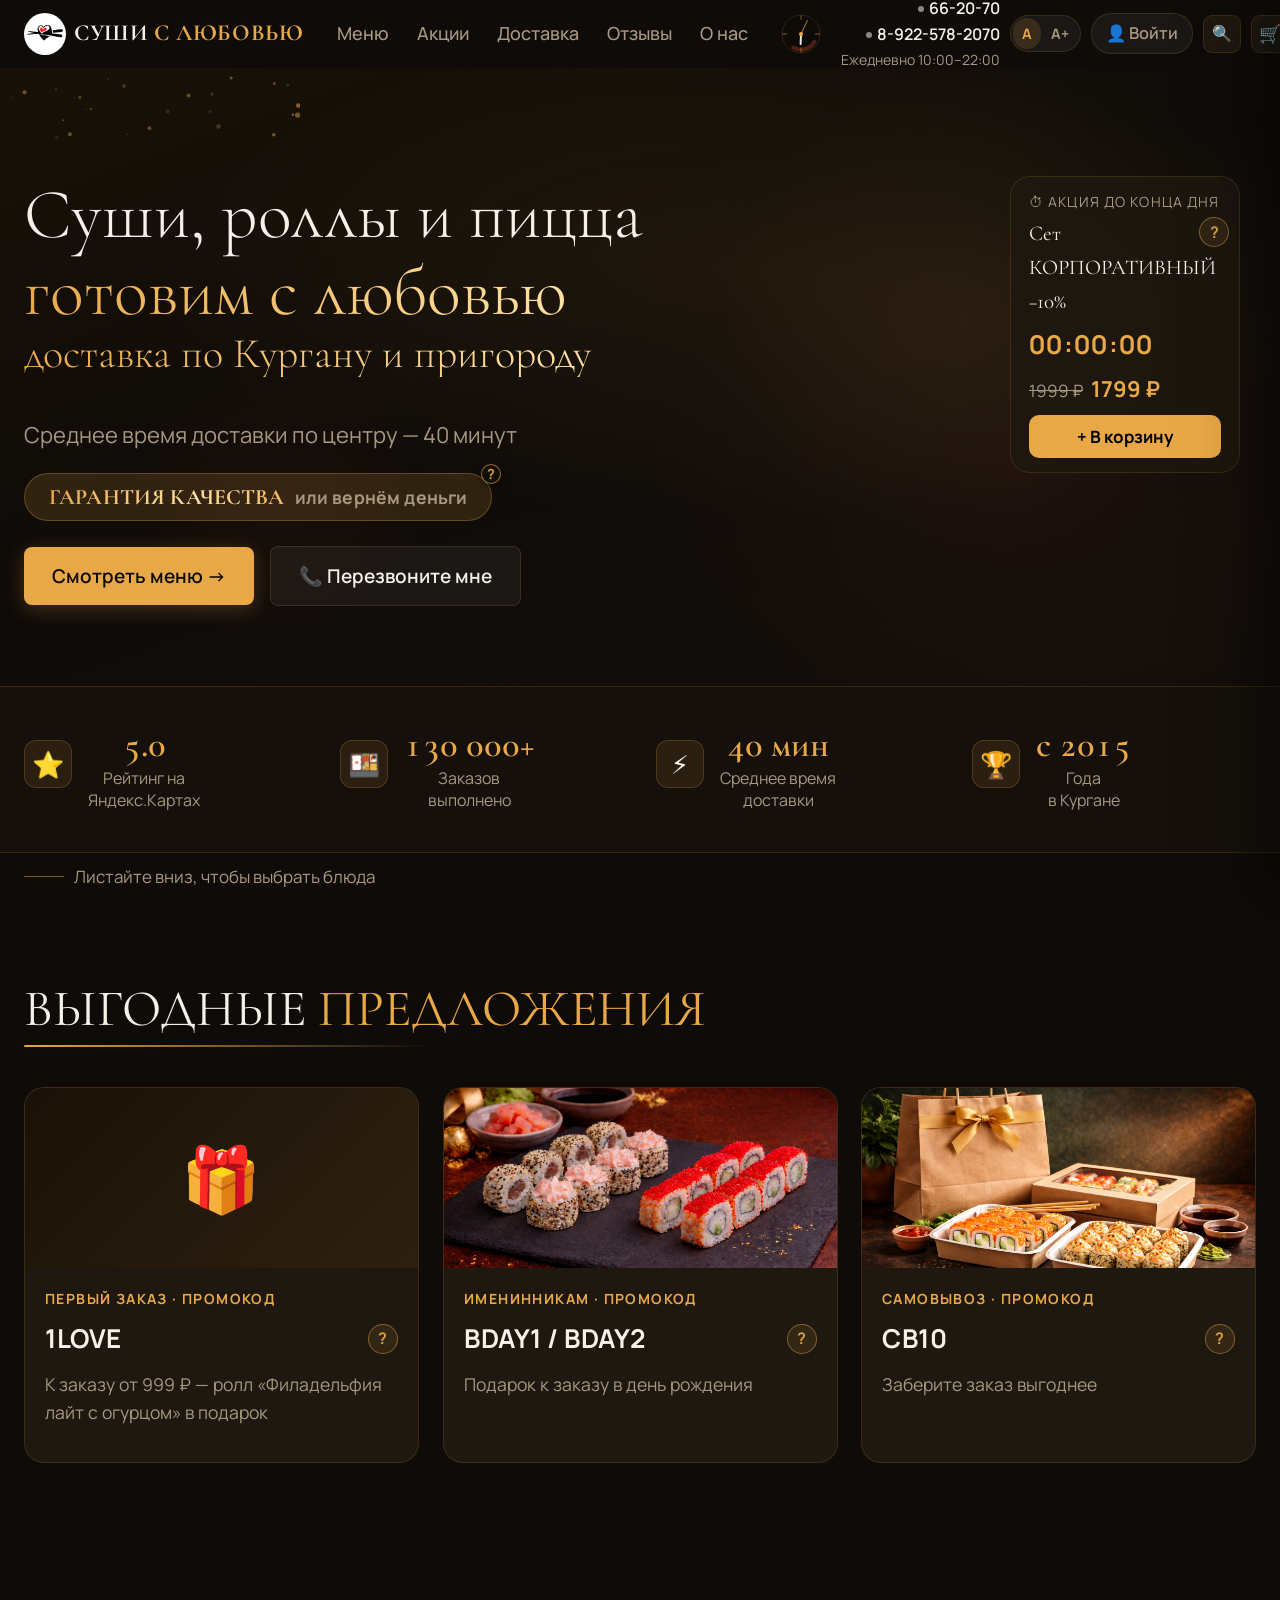
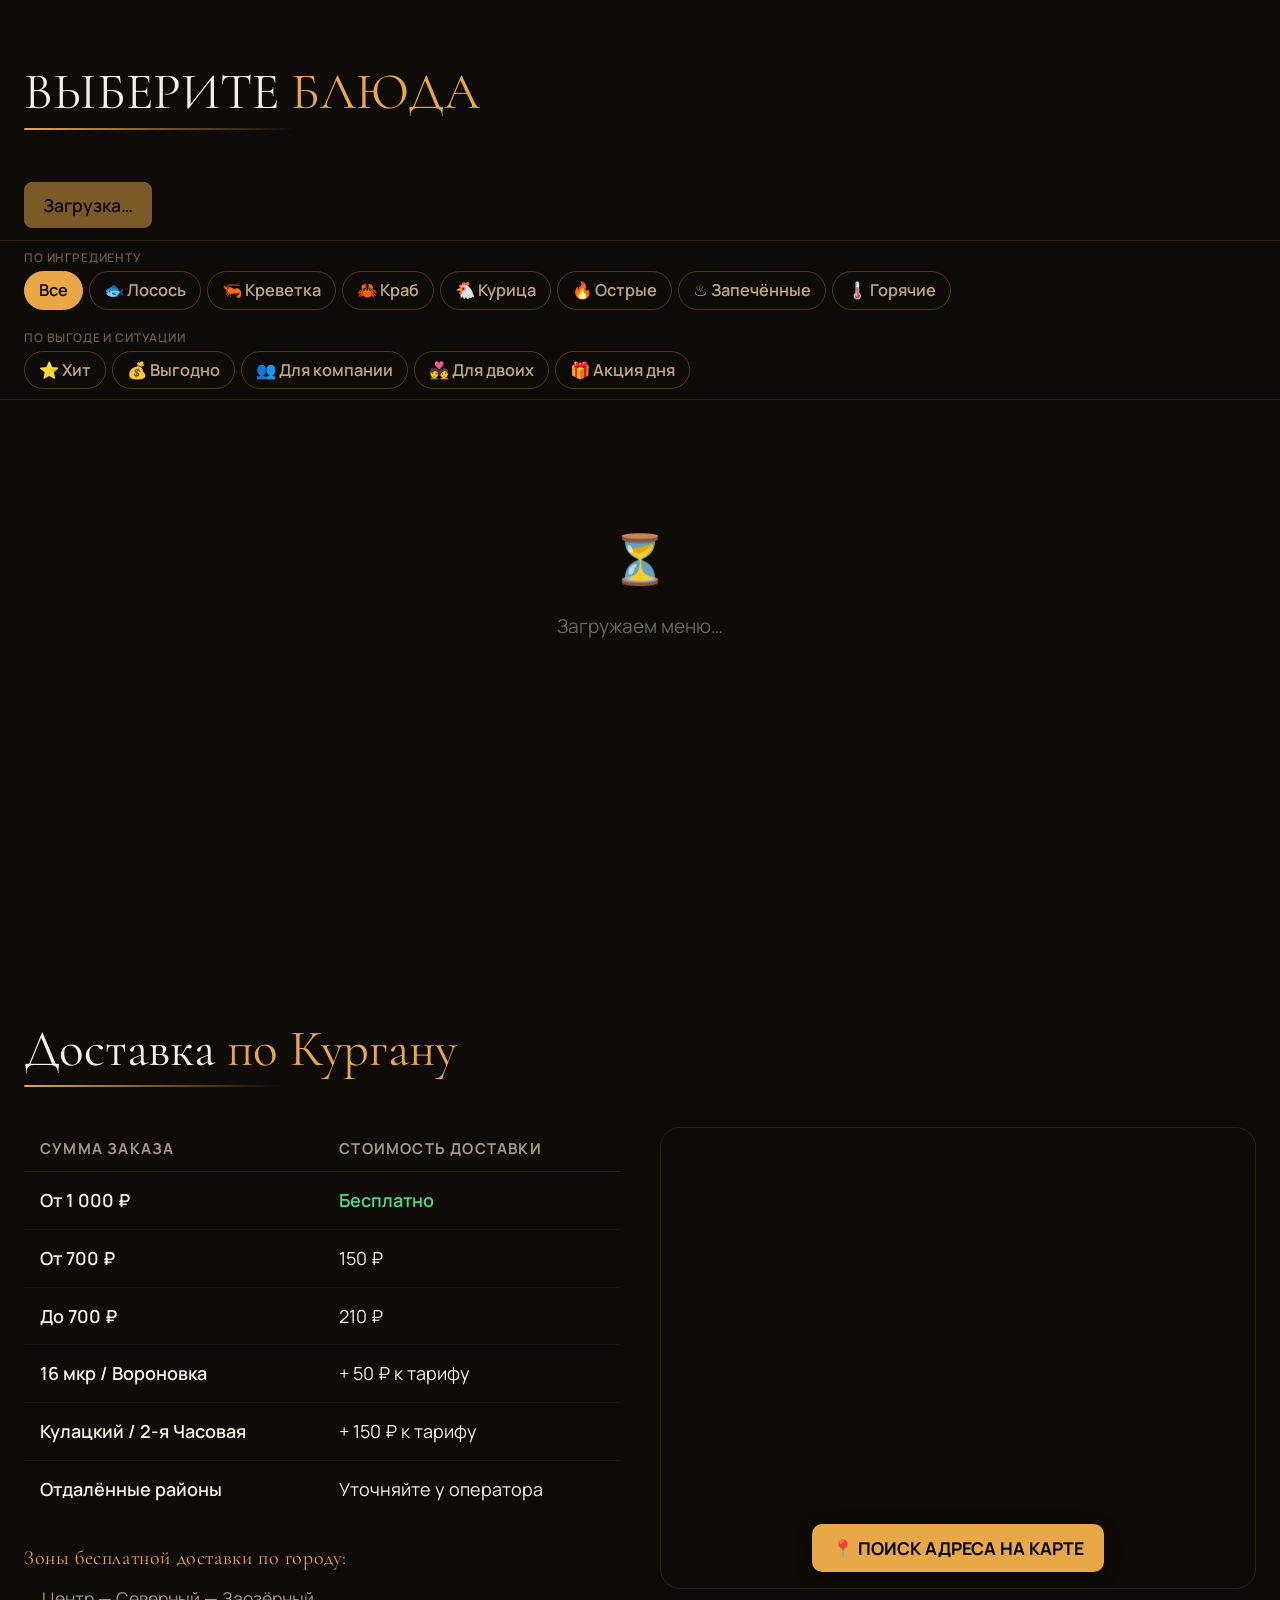
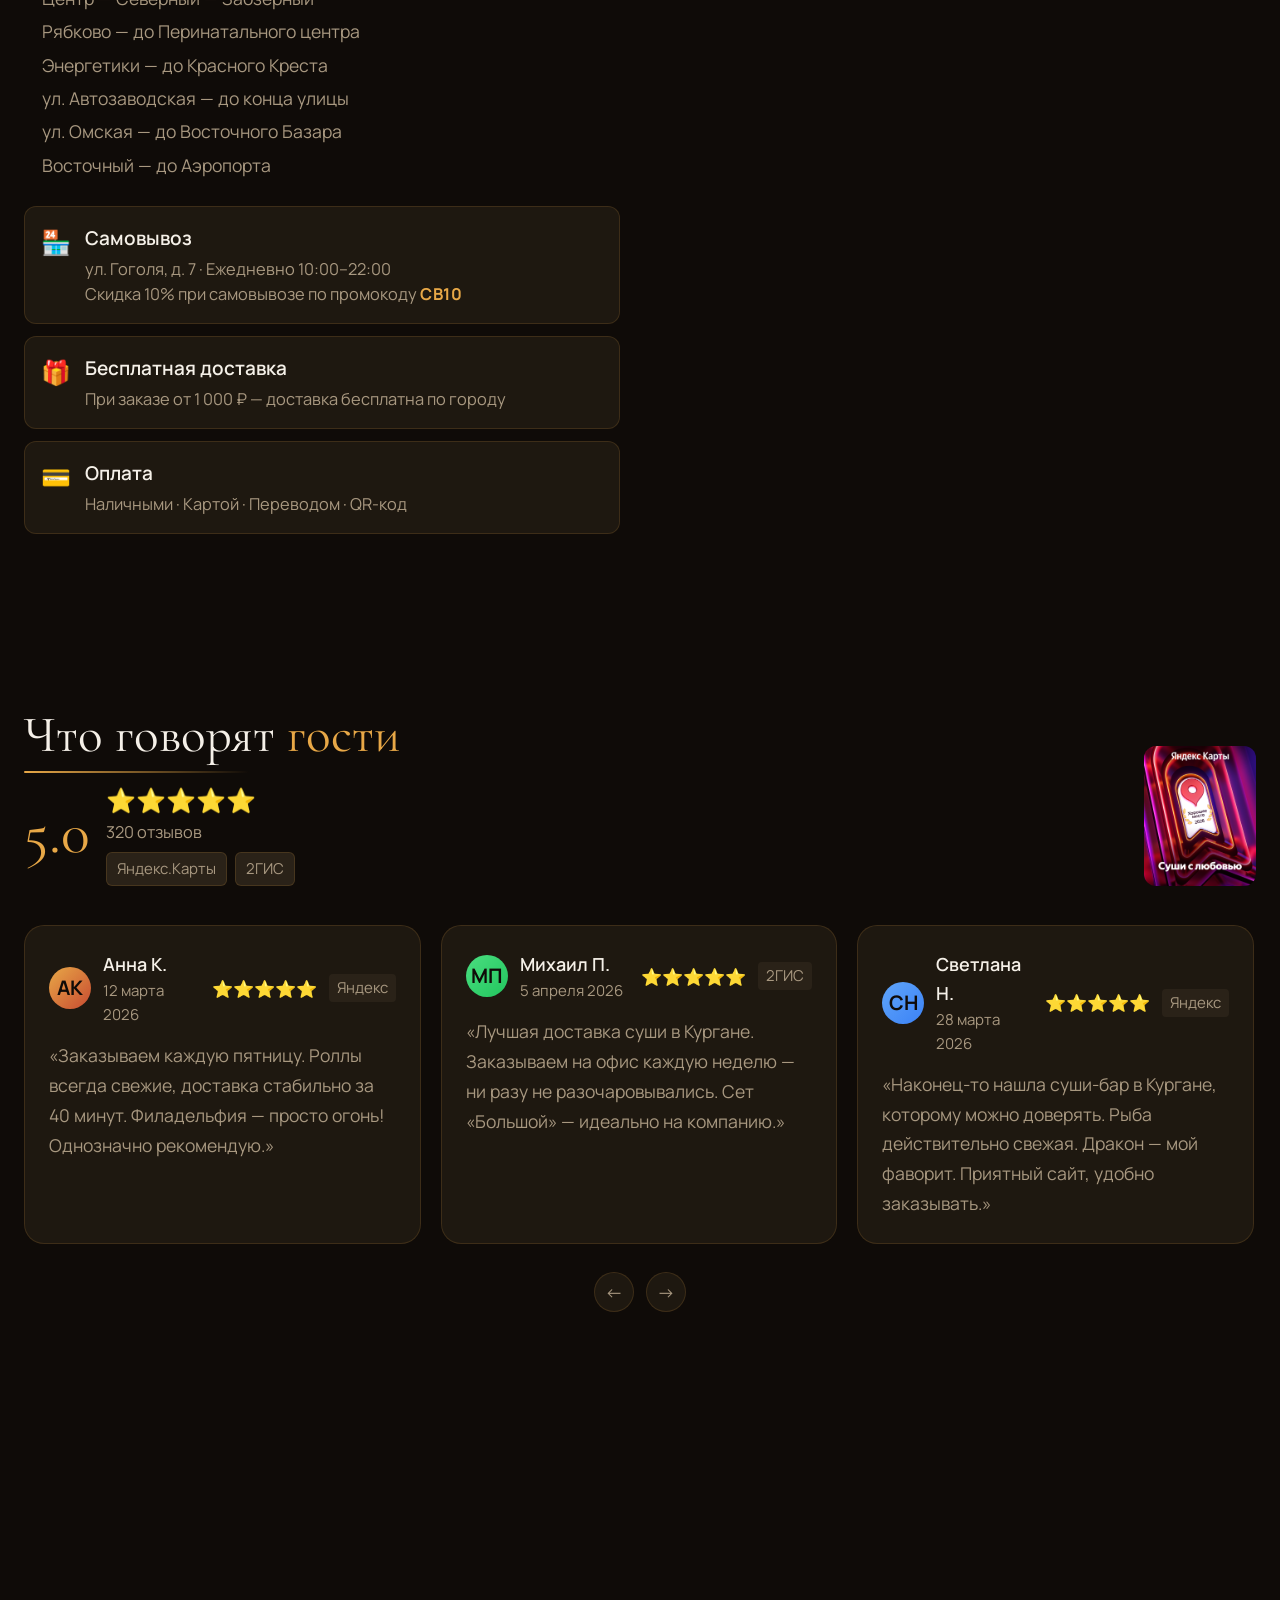
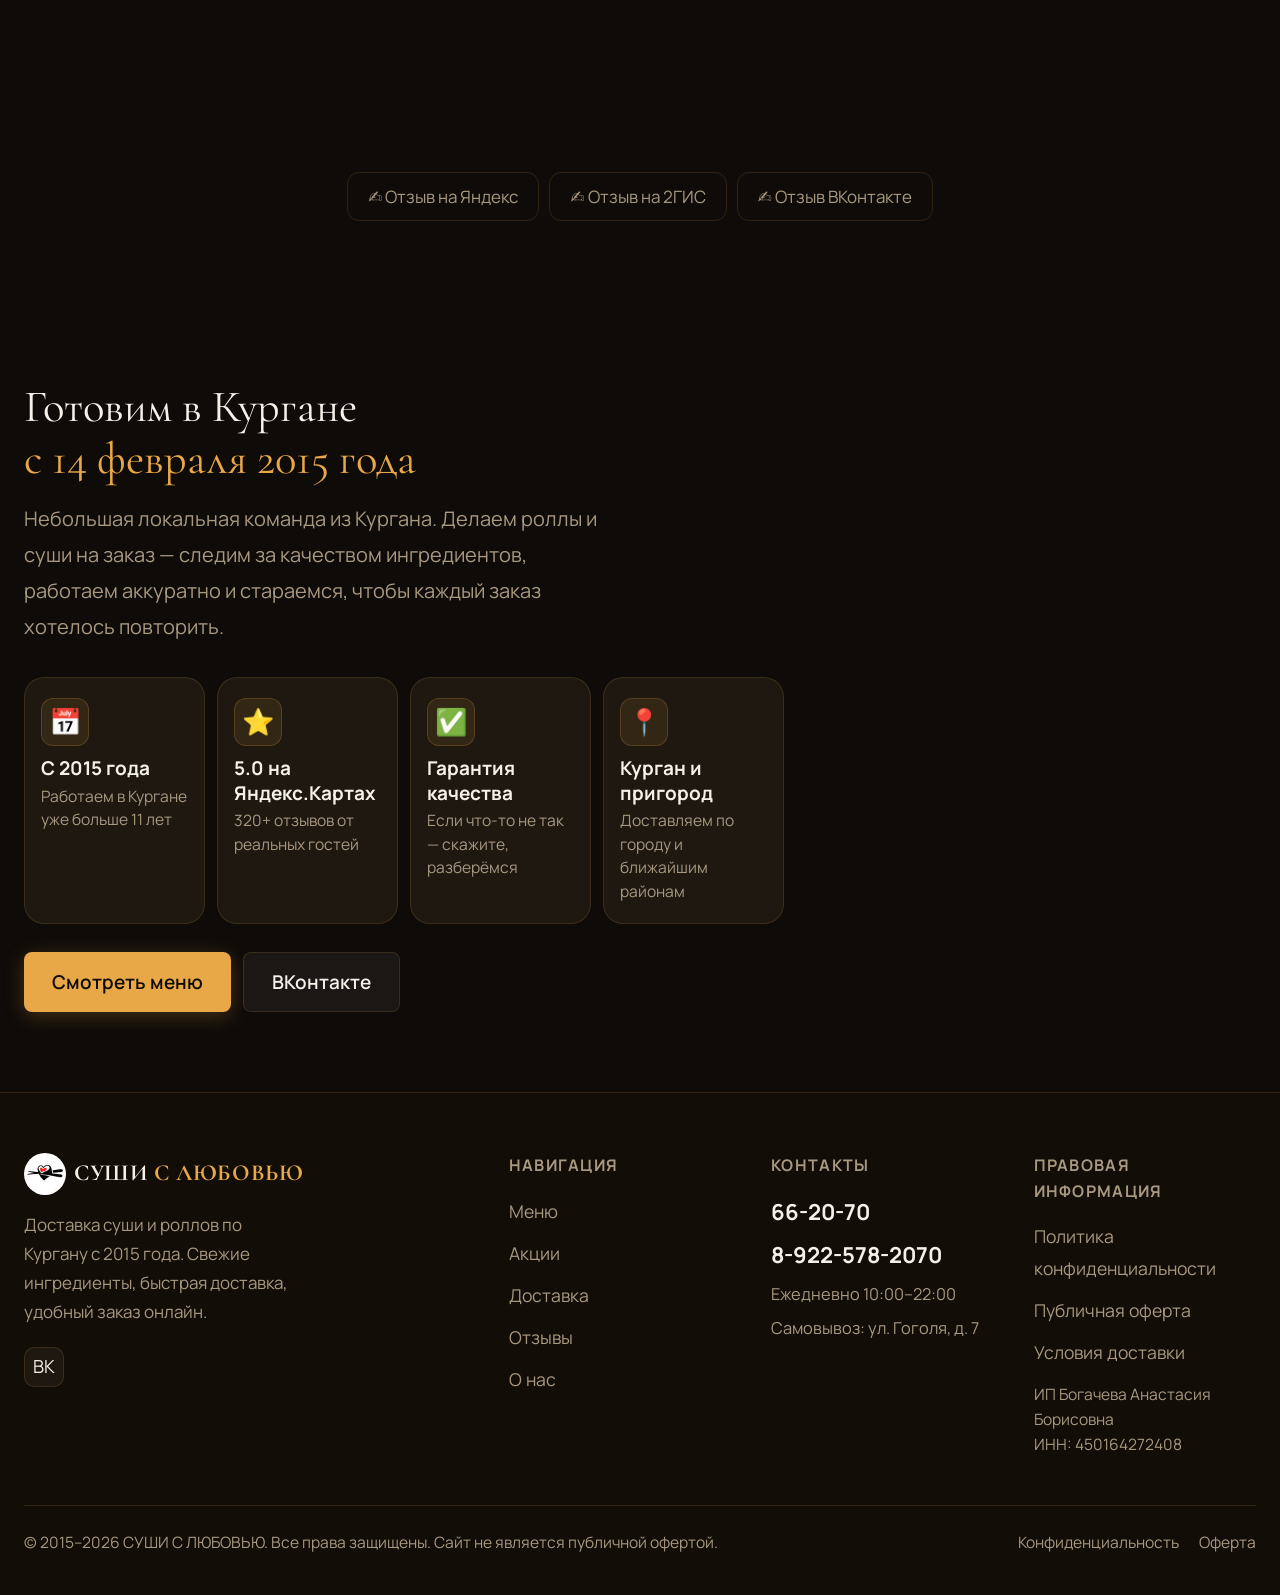
==== index.html @ d3e7420a "feat(menu): поле pieces_count для количества штук на карточках - миграция alter_pieces.php добавляет" ====
<!DOCTYPE html>
<html lang="ru">
<head>
  <meta charset="UTF-8">
  <meta name="viewport" content="width=device-width, initial-scale=1.0">
  <title>Доставка суши в Кургане — Суши с Любовью</title>
  <link rel="icon" type="image/svg+xml" href="/favicon.svg">
  <link rel="alternate icon" type="image/png" href="/logo.png">
  <link rel="apple-touch-icon" href="/logo.png">
  <!-- v2026-04-12-BDAY-GIFTS -->
  <meta name="description" content="Суши с Любовью — доставка роллов и суши по Кургану с 2015 года. Бесплатная доставка от 900 ₽. Заказать онлайн или по телефону 66-20-70. Ежедневно 10:00–22:00.">
  <!-- Open Graph / VK / Telegram -->
  <meta property="og:type"        content="website">
  <meta property="og:url"         content="https://сушислюбовью.рф/">
  <meta property="og:title"       content="Суши с Любовью — доставка роллов в Кургане">
  <meta property="og:description" content="Роллы и суши с доставкой по Кургану и Кетово. Бесплатно от 900 ₽. Работаем ежедневно 10:00–22:00. Заказать онлайн — быстро и удобно.">
  <meta property="og:image"       content="https://сушислюбовью.рф/photos/sets/set-dobro.jpg">
  <meta property="og:image:width"  content="1200">
  <meta property="og:image:height" content="800">
  <meta property="og:locale"      content="ru_RU">
  <meta property="og:site_name"   content="Суши с Любовью">
  <link rel="preconnect" href="https://fonts.googleapis.com">
  <link rel="preconnect" href="https://fonts.gstatic.com" crossorigin>
  <link rel="preconnect" href="https://unpkg.com">
  <link href="https://fonts.googleapis.com/css2?family=Cormorant+Garamond:ital,wght@0,300;0,400;0,600;1,300;1,400&family=Manrope:wght@400;500;600;700&display=swap" rel="stylesheet">

  <style>
    /* ============================================================
       DESIGN TOKENS
    ============================================================ */
    :root {
      --bg:           #0F0B08;
      --surface:      #1E1810;
      --surface-2:    #2A2218;
      --surface-3:    #342C1E;
      --accent:       #E8A847;
      --accent-h:     #D4923A;
      --danger:       #C84B31;
      --text:         #F5F0E8;
      --text-2:       #A89880;
      --border:       rgba(232,168,71,0.15);
      --glow:         rgba(232,168,71,0.22);
      --radius:       12px;
      --radius-lg:    20px;
      --transition:   0.22s cubic-bezier(0.4,0,0.2,1);
      --font-display: 'Cormorant Garamond', Georgia, serif;
      --font-ui:      'Manrope', system-ui, sans-serif;
    }

    /* ============================================================
       RESET & BASE
    ============================================================ */
    *, *::before, *::after { box-sizing: border-box; margin: 0; padding: 0; }

    html { scroll-behavior: smooth; font-size: 20px; }
    html.fs-l { font-size: 24px; }

    body {
      background: var(--bg);
      color: var(--text);
      font-family: var(--font-ui);
      line-height: 1.6;
      overflow-x: clip;
    }

    img { display: block; max-width: 100%; }
    a { color: inherit; text-decoration: none; }
    button { cursor: pointer; border: none; background: none; font: inherit; }
    input, textarea, select { font: inherit; }
    ul { list-style: none; }

    .container {
      width: 100%;
      max-width: 1440px;
      margin: 0 auto;
      padding: 0 24px;
    }

    section { padding: 80px 0; }

    /* ============================================================
       SCROLL ANIMATIONS
    ============================================================ */
    .reveal {
      opacity: 0;
      transform: translateY(32px);
      transition: opacity 0.65s ease, transform 0.65s ease;
      will-change: transform, opacity;
    }
    .reveal.visible {
      opacity: 1;
      transform: translateY(0);
    }
    .reveal-delay-1 { transition-delay: 0.1s; }
    .reveal-delay-2 { transition-delay: 0.2s; }
    .reveal-delay-3 { transition-delay: 0.3s; }
    .reveal-delay-4 { transition-delay: 0.4s; }
    /* trust-items: только fade (без translateY) — GPU layers от transform
       конфликтуют с position:fixed шапкой на iOS Safari */
    .trust-item.reveal { transform: none; will-change: opacity; transition: opacity 0.65s ease; }
    .trust-item.reveal.visible { transform: none; }

    @media (prefers-reduced-motion: reduce) {
      .reveal { opacity: 1; transform: none; transition: none; }
    }

    /* ── STAGGER для grid-детей ── */
    .stagger-grid > * { opacity: 0; transform: translateY(40px); transition: opacity 0.6s ease, transform 0.6s ease; }
    .stagger-grid.visible > *:nth-child(1) { transition-delay: 0.05s; }
    .stagger-grid.visible > *:nth-child(2) { transition-delay: 0.12s; }
    .stagger-grid.visible > *:nth-child(3) { transition-delay: 0.19s; }
    .stagger-grid.visible > *:nth-child(4) { transition-delay: 0.26s; }
    .stagger-grid.visible > *:nth-child(5) { transition-delay: 0.33s; }
    .stagger-grid.visible > *:nth-child(6) { transition-delay: 0.40s; }
    .stagger-grid.visible > * { opacity: 1; transform: translateY(0); }

    /* ============================================================
       TYPOGRAPHY
    ============================================================ */
    h1, h2, h3 { font-family: var(--font-display); font-weight: 400; line-height: 1.15; }

    .section-title {
      font-size: clamp(2rem, 4vw, 3rem);
      color: var(--text);
      margin-bottom: 48px;
    }
    .section-title span { color: var(--accent); }

    /* ── SHIMMER на заголовках секций ── */
    .section-title {
      position: relative;
      display: inline-block;
    }
    .section-title::after {
      content: '';
      position: absolute;
      left: 0; bottom: -8px;
      width: 0; height: 2px;
      background: linear-gradient(90deg, var(--accent), transparent);
      transition: width 0.8s cubic-bezier(0.4, 0, 0.2, 1);
      border-radius: 2px;
    }
    .section-title.visible::after { width: 60%; }

    /* ============================================================
       BUTTONS
    ============================================================ */
    .btn {
      display: inline-flex;
      align-items: center;
      gap: 8px;
      padding: 14px 28px;
      border-radius: 8px;
      font-family: var(--font-ui);
      font-weight: 600;
      font-size: 0.95rem;
      transition: var(--transition);
      min-height: 48px;
      white-space: nowrap;
    }
    .btn-primary {
      background: var(--accent);
      color: #0F0B08;
      box-shadow: 0 4px 20px rgba(232,168,71,0.25);
    }
    .btn-primary {
      position: relative;
      overflow: hidden;
    }
    .btn-primary::before {
      content: '';
      position: absolute;
      top: 0; left: -100%;
      width: 60%; height: 100%;
      background: linear-gradient(90deg, transparent, rgba(255,255,255,0.25), transparent);
      transition: left 0.5s ease;
    }
    .btn-primary:hover::before { left: 150%; }
    .btn-primary:hover {
      background: var(--accent-h);
      transform: translateY(-3px) scale(1.02);
      box-shadow: 0 10px 32px rgba(232,168,71,0.45);
    }
    .btn-primary:active { transform: translateY(0) scale(0.99); }

    .btn-secondary {
      background: transparent;
      border: 1px solid var(--accent);
      color: var(--accent);
    }
    .btn-secondary:hover {
      background: rgba(232,168,71,0.08);
      transform: translateY(-2px);
    }

    .btn-ghost {
      background: rgba(255,255,255,0.05);
      color: var(--text);
      border: 1px solid var(--border);
    }
    .btn-ghost:hover { background: rgba(255,255,255,0.1); }

    /* ============================================================
       BADGE
    ============================================================ */
    .badge {
      display: inline-flex;
      align-items: center;
      gap: 5px;
      padding: 4px 10px;
      border-radius: 100px;
      font-size: 0.78rem;
      font-weight: 700;
      letter-spacing: 0.01em;
      white-space: nowrap;
      line-height: 1.2;
    }
    .badge-accent {
      background: rgba(232,168,71,0.15);
      color: var(--accent);
      border: 1px solid rgba(232,168,71,0.3);
    }
    /* красный — Хит, Хит №1, Топ, Много! и т.п. */
    .badge-hot {
      background: #C84B31;
      color: #fff;
    }
    /* ярко-красный — Острое */
    .badge-danger {
      background: #D04530;
      color: #fff;
    }
    /* золотой — Выгодно, акция, Много! */
    .badge-gold {
      background: #E8A847;
      color: #1a1209;
    }
    /* фиолетовый — Романтик, Для двоих */
    .badge-scenario {
      background: #7D5FBF;
      color: #fff;
    }

    /* ============================================================
       HEADER
    ============================================================ */
    .header {
      position: fixed;
      top: 0; left: 0; right: 0;
      z-index: 1000;
      height: 68px;
      display: flex;
      align-items: center;
      background: #0F0B08;
      transition: border-color 0.3s;
      border-bottom: 1px solid transparent;
    }
    .header.scrolled {
      background: #0F0B08;
      -webkit-backdrop-filter: blur(20px) saturate(1.5);
      border-bottom-color: var(--border);
    }
    .header .container {
      display: flex;
      align-items: center;
      gap: 20px;
      width: 100%;
    }
    .logo {
      display: flex;
      align-items: center;
      gap: 8px;
      flex-shrink: 0;
    }
    .logo-icon {
      width: 42px; height: 42px;
      border-radius: 50%;
      overflow: hidden;
      flex-shrink: 0;
      background: #fff;
      display: flex; align-items: center; justify-content: center;
    }
    .logo-icon img { width: 100%; height: 100%; object-fit: contain; display: block; }
    .logo-text {
      font-family: var(--font-display);
      font-size: 1.15rem;
      font-weight: 700;
      color: var(--text);
      line-height: 1.2;
      letter-spacing: 0.03em;
      white-space: nowrap;
    }
    .logo-text span { color: var(--accent); }

    .nav {
      display: flex;
      align-items: center;
      gap: 2px;
      flex: 1;
    }
    .nav a {
      padding: 6px 13px;
      font-size: 0.9rem;
      font-weight: 500;
      color: var(--text-2);
      border-radius: 6px;
      transition: color 0.2s, background 0.2s;
      white-space: nowrap;
      position: relative;
    }
    .nav a::after {
      content: '';
      position: absolute;
      bottom: 2px; left: 50%;
      width: 0; height: 1px;
      background: var(--accent);
      transition: width 0.25s ease, left 0.25s ease;
    }
    .nav a:hover { color: var(--text); background: rgba(255,255,255,0.05); }
    .nav a:hover::after { width: 70%; left: 15%; }

    .header-right {
      display: flex;
      align-items: center;
      gap: 10px;
      margin-left: auto;
      flex-shrink: 0;
    }
    .fs-switcher {
      display: flex; align-items: center; gap: 1px;
      background: rgba(255,255,255,0.05);
      border: 1px solid var(--border);
      border-radius: 20px; padding: 2px;
    }
    .fs-btn {
      padding: 4px 9px; border-radius: 16px;
      font-weight: 700; color: var(--text-2);
      font-size: 0.72rem; cursor: pointer;
      transition: all .15s; background: transparent; border: none;
    }
    .fs-btn.active { background: rgba(232,168,71,0.15); color: var(--accent); }
    .fs-btn:hover:not(.active) { color: var(--text); }
    @media (max-width: 860px) { .fs-switcher { display: none; } }
    .header-phones {
      display: flex;
      flex-direction: column;
      gap: 1px;
      align-items: flex-end;
    }
    .header-phone {
      font-size: 0.8rem;
      font-weight: 600;
      color: var(--text);
      display: flex;
      align-items: center;
      gap: 5px;
      white-space: nowrap;
    }
    .header-phone .dot {
      width: 6px; height: 6px;
      border-radius: 50%;
      background: #4ade80;
      animation: pulse-dot 2s infinite;
      transition: background 0.4s;
    }
    .header-phone .dot.closed { background: #888; animation: none; }
    @keyframes pulse-dot {
      0%, 100% { opacity: 1; transform: scale(1); }
      50% { opacity: 0.6; transform: scale(0.8); }
    }
    .header-hours {
      font-size: 0.7rem;
      color: var(--text-2);
      white-space: nowrap;
    }
    .header-hours.closed { color: var(--danger); }

    .search-btn {
      width: 38px; height: 38px;
      border-radius: 9px;
      background: var(--surface);
      border: 1px solid var(--border);
      display: flex; align-items: center; justify-content: center;
      font-size: 16px;
      cursor: pointer;
      transition: var(--transition);
      flex-shrink: 0;
    }
    .search-btn:hover { background: var(--surface-2); border-color: var(--accent); }

    .search-overlay {
      position: fixed;
      inset: 0;
      z-index: 9999;
      background: rgba(15,11,8,0.92);
      backdrop-filter: blur(10px);
      display: none;
      align-items: flex-start;
      justify-content: center;
      padding: 80px 16px 0;
    }
    .search-overlay.open { display: flex; }
    .search-box { width: 100%; max-width: 580px; }
    .search-input-wrap {
      display: flex;
      align-items: center;
      background: var(--surface-2);
      border: 1.5px solid var(--border);
      border-radius: var(--radius-lg);
      padding: 12px 16px;
      gap: 12px;
    }
    .search-input-wrap:focus-within { border-color: var(--accent); }
    .search-input {
      flex: 1;
      background: none;
      border: none;
      outline: none;
      font-size: 1.05rem;
      font-family: var(--font-body);
      color: var(--text);
    }
    .search-input::placeholder { color: var(--text-muted, #9A8F7E); }
    .search-close-btn {
      background: none;
      border: none;
      color: var(--text-2);
      font-size: 1.1rem;
      cursor: pointer;
      padding: 2px 6px;
      line-height: 1;
      opacity: 0.6;
      transition: opacity 0.15s;
    }
    .search-close-btn:hover { opacity: 1; }
    .search-results {
      margin-top: 10px;
      display: flex;
      flex-direction: column;
      gap: 6px;
      max-height: 65vh;
      overflow-y: auto;
      padding-bottom: 20px;
    }
    .search-result-item {
      display: flex;
      align-items: center;
      gap: 14px;
      background: var(--surface-2);
      border: 1px solid var(--border);
      border-radius: var(--radius-md);
      padding: 12px 14px;
      cursor: pointer;
      transition: border-color 0.15s;
    }
    .search-result-item:hover { border-color: var(--accent); }
    .search-result-emoji { font-size: 1.6rem; flex-shrink: 0; }
    .search-result-info { flex: 1; min-width: 0; }
    .search-result-name { font-weight: 600; font-size: 0.92rem; }
    .search-result-price { color: var(--accent); font-size: 0.82rem; margin-top: 2px; }
    .search-result-add {
      background: var(--accent);
      color: #0F0B08;
      border: none;
      border-radius: 8px;
      padding: 7px 14px;
      font-size: 0.8rem;
      font-weight: 600;
      cursor: pointer;
      font-family: var(--font-body);
      white-space: nowrap;
      flex-shrink: 0;
    }
    .search-no-results { text-align: center; color: var(--text-2); padding: 32px 0; font-size: 0.9rem; }
    .search-hint { text-align: center; color: var(--text-muted, #9A8F7E); padding: 24px 0; font-size: 0.82rem; }

    .cart-btn {
      position: relative;
      width: 38px; height: 38px;
      border-radius: 9px;
      background: var(--surface);
      border: 1px solid var(--border);
      display: flex; align-items: center; justify-content: center;
      font-size: 18px;
      transition: var(--transition);
    }
    .cart-btn:hover { background: var(--surface-2); border-color: var(--accent); }
    .cart-badge {
      position: absolute;
      top: -6px; right: -6px;
      min-width: 18px; height: 18px;
      background: var(--accent);
      color: #0F0B08;
      font-size: 0.65rem;
      font-weight: 700;
      border-radius: 100px;
      display: flex; align-items: center; justify-content: center;
      padding: 0 4px;
      display: none;
      animation: pop 0.2s cubic-bezier(0.175, 0.885, 0.32, 1.275);
    }
    @keyframes pop {
      0% { transform: scale(0); }
      100% { transform: scale(1); }
    }

    .burger {
      display: none;
      flex-direction: column;
      gap: 5px;
      width: 28px; padding: 4px;
    }
    .burger span {
      display: block;
      height: 2px;
      background: var(--text);
      border-radius: 2px;
      transition: var(--transition);
    }
    .burger.open span:nth-child(1) { transform: rotate(45deg) translate(5px, 5px); }
    .burger.open span:nth-child(2) { opacity: 0; }
    .burger.open span:nth-child(3) { transform: rotate(-45deg) translate(5px, -5px); }

    .mobile-nav {
      display: none;
      position: fixed;
      top: 72px; left: 0; right: 0;
      background: rgba(15,11,8,0.97);
      backdrop-filter: blur(20px);
      border-bottom: 1px solid var(--border);
      padding: 20px 24px;
      flex-direction: column;
      gap: 4px;
      z-index: 999;
    }
    .mobile-nav.open { display: flex; }
    .mobile-nav a {
      padding: 12px 16px;
      font-size: 1rem;
      font-weight: 500;
      color: var(--text-2);
      border-radius: 8px;
      transition: color 0.2s, background 0.2s;
    }
    .mobile-nav a:hover { color: var(--text); background: rgba(255,255,255,0.05); }

    /* ============================================================
       HERO
    ============================================================ */
    .hero {
      position: relative;
      min-height: 0;
      display: flex;
      align-items: center;
      overflow: hidden;
    }

    .hero-bg {
      position: absolute;
      inset: 0;
      background:
        radial-gradient(ellipse 80% 60% at 60% 40%, rgba(232,168,71,0.08) 0%, transparent 60%),
        radial-gradient(ellipse 60% 80% at 80% 70%, rgba(200,75,49,0.06) 0%, transparent 50%),
        linear-gradient(160deg, #1a1208 0%, #0F0B08 50%, #130e0a 100%);
    }

    /* SVG декор-элементы */
    .hero-bg::before {
      content: '';
      position: absolute;
      top: 10%; right: 5%;
      width: 500px; height: 500px;
      border-radius: 50%;
      background: radial-gradient(circle, rgba(232,168,71,0.06) 0%, transparent 70%);
      animation: float 8s ease-in-out infinite;
    }
    .hero-bg::after {
      content: '';
      position: absolute;
      bottom: 5%; left: 10%;
      width: 300px; height: 300px;
      border-radius: 50%;
      background: radial-gradient(circle, rgba(200,75,49,0.05) 0%, transparent 70%);
      animation: float 10s ease-in-out infinite reverse;
    }

    @keyframes float {
      0%, 100% { transform: translateY(0); }
      50% { transform: translateY(-20px); }
    }

    .hero-visual {
      position: absolute;
      right: 0; top: 0; bottom: 0;
      width: 55%;
      overflow: hidden;
    }

    .hero-plate {
      position: absolute;
      right: -40px; top: 50%;
      transform: translateY(-50%);
      width: 620px; height: 580px;
      animation: float 7s ease-in-out infinite;
    }

    /* Декоративная тарелка с SVG-роллами */
    .plate-svg {
      width: 100%; height: 100%;
    }

    .hero-screen {
      height: 100vh;
      display: flex;
      flex-direction: column;
    }
    .hero { flex: 1; min-height: 0; }
    .trust-bar { flex-shrink: 0; }

    .hero .container {
      position: relative;
      z-index: 2;
      display: flex;
      flex-direction: column;
      justify-content: flex-start;
      height: 100%;
      padding-top: 96px;
      padding-right: 360px;
    }

    .hero-content {
      max-width: none;
      display: flex;
      flex-direction: column;
      justify-content: flex-start;
      flex: 1;
      padding-top: 0;
      padding-bottom: 0;
    }

    .hero-badge {
      margin-bottom: 24px;
    }

    .hero h1 {
      font-size: clamp(40px, 5.5vw, 84px);
      font-weight: 300;
      color: var(--text);
      margin-bottom: 20px;
      line-height: 1.1;
    }
    .hero h1 em {
      font-style: normal;
      display: block;
      background: linear-gradient(
        270deg,
        #E8A847 0%,
        #f0c060 20%,
        #C84B31 40%,
        #E8A847 60%,
        #ffe0a0 80%,
        #E8A847 100%
      );
      background-size: 300% 100%;
      -webkit-background-clip: text;
      background-clip: text;
      -webkit-text-fill-color: transparent;
      animation: grad-shift 5s linear infinite;
    }
    @keyframes grad-shift {
      0%   { background-position: 0% 50%; }
      100% { background-position: 300% 50%; }
    }

    .hero-sub {
      font-size: 1.05rem;
      color: var(--text-2);
      margin-bottom: 36px;
      line-height: 1.7;
    }

    .hero-actions {
      display: flex;
      align-items: center;
      gap: 16px;
      flex-wrap: wrap;
      margin-bottom: 0;
    }

    .hero-promo {
      position: absolute;
      right: 40px;
      top: 96px;
      transform: none;
      background: rgba(30, 24, 16, 0.85);
      backdrop-filter: blur(16px);
      border: 1px solid var(--border);
      border-radius: var(--radius-lg);
      padding: 14px 18px;
      max-width: 230px;
      z-index: 3;
    }
    .hero-promo-label {
      font-size: 0.7rem;
      color: var(--text-2);
      text-transform: uppercase;
      letter-spacing: 0.08em;
      margin-bottom: 4px;
    }
    .hero-promo-offer {
      font-family: var(--font-display);
      font-size: 1.05rem;
      color: var(--text);
      margin-bottom: 8px;
      overflow-wrap: break-word;
    }
    .hero-timer {
      font-size: 1.3rem;
      font-weight: 700;
      color: var(--accent);
      font-variant-numeric: tabular-nums;
      letter-spacing: 0.05em;
    }
    /* При А+ шрифте — фиксируем размеры внутри карточки (rem растёт, а карточка — нет) */
    html.fs-l .hero-promo-label { font-size: 0.58rem; }
    html.fs-l .hero-promo-offer { font-size: 0.875rem; }
    html.fs-l .hero-timer { font-size: 1.08rem; }
    html.fs-l #heroDealOldPrice { font-size: 0.7rem !important; }
    html.fs-l #heroDealNewPrice { font-size: 0.92rem !important; }
    html.fs-l #heroDealBtn { font-size: 0.7rem !important; padding: 6px 0 !important; }
    /* При А+ — шапка не растягивается: фиксируем телефоны, кнопки, часы
       (значения подобраны так чтобы при 24px базе давать тот же px что при 20px) */
    html.fs-l .header-phone { font-size: 0.67rem; }
    html.fs-l .header-hours { font-size: 0.58rem; }
    html.fs-l .lk-btn { font-size: 0.68rem; padding: 5px 10px; }
    html.fs-l .fs-btn { font-size: 0.6rem; padding: 3px 7px; }
    html.fs-l .search-btn, html.fs-l .cart-btn { width: 34px; height: 34px; font-size: 0.85rem; }
    html.fs-l .burger span { width: 18px; }

    /* Кнопка ? и попап у виджета акции дня */
    .hero-promo-name-row {
      position: relative;
      margin-bottom: 6px;
    }
    .hero-promo-name-row .hero-promo-offer { margin-bottom: 0; }
    .hero-promo-name-row .promo-hint-btn {
      position: absolute;
      top: 0;
      right: -8px;
    }
    .hero-deal-popup-overlay {
      position: fixed; inset: 0; z-index: 1350;
      background: rgba(0,0,0,0.55);
      display: none;
    }
    .hero-deal-popup-overlay.open { display: block; }
    .hero-deal-popup {
      position: absolute;
      right: calc(100% + 16px);
      top: 0;
      bottom: auto;
      width: 280px;
      max-height: calc(100vh - 200px);
      overflow-y: auto;
      background: var(--surface, #1E1810);
      border: 1px solid rgba(232,168,71,0.25);
      border-radius: var(--radius-lg);
      box-shadow: 0 20px 60px rgba(0,0,0,0.8);
      z-index: 1360;
      display: none;
    }
    .hero-deal-popup.open { display: block; }
    .hero-deal-popup-img {
      width: 100%;
      aspect-ratio: 4/3;
      background: var(--surface-2) center/cover no-repeat;
      display: flex; align-items: center; justify-content: center;
      font-size: 52px;
    }
    .hero-deal-popup-body { padding: 14px 16px 16px; }
    .hero-deal-popup-badge {
      font-size: 0.68rem; font-weight: 700; letter-spacing: 0.07em;
      color: var(--accent); text-transform: uppercase; margin-bottom: 6px;
    }
    .hero-deal-popup-name {
      font-family: var(--font-display); font-size: 1.15rem;
      color: var(--text); margin-bottom: 8px; line-height: 1.2;
    }
    .hero-deal-popup-comp {
      font-size: 0.78rem; color: var(--text-2); line-height: 1.5; margin-bottom: 10px;
    }
    .hero-deal-popup-prices {
      display: flex; align-items: baseline; gap: 8px; margin-bottom: 12px;
    }
    .hero-deal-popup-old { text-decoration: line-through; color: var(--text-2); font-size: 0.85rem; }
    .hero-deal-popup-new { color: var(--accent); font-size: 1.1rem; font-weight: 700; }
    .hero-deal-popup-close {
      position: absolute; top: 8px; right: 10px;
      background: rgba(0,0,0,0.45); border: none; border-radius: 50%;
      width: 28px; height: 28px; color: #fff; font-size: 0.85rem;
      display: flex; align-items: center; justify-content: center; cursor: pointer;
    }
    @media (max-width: 768px) {
      .hero-deal-popup {
        position: relative !important;
        top: auto !important; left: auto !important; right: auto !important;
        transform: none !important;
        width: 100% !important;
        max-width: none !important;
        max-height: none !important;
        overflow: hidden !important;
        margin-top: 12px;
        border-radius: 12px;
      }
      .hero-deal-popup-img { aspect-ratio: 4/3; }
    }

    .hero-scroll {
      display: flex;
      align-items: center;
      gap: 10px;
      color: var(--text-2);
      font-size: 0.85rem;
    }
    .scroll-line {
      width: 40px; height: 1px;
      background: var(--accent);
      opacity: 0.5;
    }

    /* ============================================================
       TRUST BAR
    ============================================================ */
    .trust-bar {
      padding: 40px 0;
      border-top: 1px solid var(--border);
      border-bottom: 1px solid var(--border);
      background: rgba(30,24,16,0.4);
    }
    .trust-bar .container {
      display: grid;
      grid-template-columns: repeat(4, 1fr);
      gap: 32px;
    }
    .trust-item {
      display: flex;
      align-items: center;
      gap: 16px;
    }
    .trust-icon {
      width: 48px; height: 48px;
      border-radius: 12px;
      background: rgba(232,168,71,0.1);
      border: 1px solid rgba(232,168,71,0.2);
      display: flex; align-items: center; justify-content: center;
      font-size: 22px;
      flex-shrink: 0;
    }
    .trust-num {
      font-family: var(--font-display);
      font-size: 1.8rem;
      font-weight: 600;
      color: var(--accent);
      line-height: 1;
      display: inline-block;
      font-variant-numeric: tabular-nums;
    }
    .trust-label { font-size: 0.8rem; color: var(--text-2); line-height: 1.4; margin-top: 2px; }
    .trust-item > div { text-align: center; }

    /* ============================================================
       PROMOTIONS
    ============================================================ */
    .promo-grid {
      display: grid;
      grid-template-columns: repeat(3, 1fr);
      gap: 24px;
      margin-bottom: 40px;
    }

    .promo-card {
      background: var(--surface);
      border: 1px solid var(--border);
      border-radius: var(--radius-lg);
      overflow: hidden;
      transition: transform 0.25s, box-shadow 0.25s, border-color 0.25s;
      display: flex;
      flex-direction: column;
    }
    .promo-card:hover {
      transform: translateY(-6px);
      box-shadow: 0 20px 50px rgba(0,0,0,0.5), 0 0 0 1px var(--glow);
      border-color: rgba(232,168,71,0.3);
    }

    .promo-img {
      height: 180px;
      position: relative;
      overflow: hidden;
    }
    .promo-img img {
      position: absolute;
      inset: 0;
      width: 100%; height: 100%;
      object-fit: cover;
      z-index: 1;
    }
    .promo-img-placeholder {
      width: 100%; height: 100%;
      display: flex; align-items: center; justify-content: center;
      font-size: 64px;
    }
    .promo-img-placeholder.p1 { background: linear-gradient(135deg, #1a1208, #2d2010); }
    .promo-img-placeholder.p2 { background: linear-gradient(135deg, #1a0f0a, #2d1a12); }
    .promo-img-placeholder.p3 { background: linear-gradient(135deg, #0d1a1a, #0d2a20); }

    .promo-body { padding: 20px; display: flex; flex-direction: column; flex: 1; position: relative; }
    .promo-desc { flex: 1; }
    .promo-tag {
      font-size: 0.7rem;
      font-weight: 700;
      letter-spacing: 0.1em;
      text-transform: uppercase;
      color: var(--accent);
      margin-bottom: 8px;
    }
    .promo-title {
      font-family: var(--font-ui);
      font-size: 1.3rem;
      font-weight: 700;
      font-variant-numeric: lining-nums;
      letter-spacing: 0.02em;
      margin-bottom: 8px;
    }
    .promo-desc { font-size: 0.88rem; color: var(--text-2); margin-bottom: 16px; }
    .promo-timer {
      display: flex;
      align-items: center;
      gap: 8px;
      font-size: 0.85rem;
      color: var(--text-2);
      margin-bottom: 16px;
    }
    .promo-timer-value {
      font-weight: 700;
      color: var(--danger);
      font-variant-numeric: tabular-nums;
    }
    .promo-old { text-decoration: line-through; color: var(--text-2); font-size: 0.85rem; }
    .promo-new { color: var(--accent); font-weight: 700; font-size: 1.1rem; }

    .promo-code-block {
      background: var(--surface);
      border: 1px solid var(--border);
      border-radius: var(--radius);
      padding: 20px 24px;
      display: flex;
      align-items: center;
      gap: 16px;
      flex-wrap: wrap;
    }
    .promo-code-block span { color: var(--text-2); font-size: 0.9rem; }
    .promo-code-input {
      flex: 1;
      min-width: 180px;
      background: var(--surface-2);
      border: 1px solid var(--border);
      border-radius: 8px;
      padding: 10px 16px;
      color: var(--text);
      font-size: 0.95rem;
      outline: none;
      transition: border-color 0.2s;
    }
    .promo-code-input:focus { border-color: var(--accent); }
    .promo-code-input::placeholder { color: var(--text-2); }

    /* ============================================================
       TOAST (уведомление о копировании промокода)
    ============================================================ */
    .copy-toast {
      position: fixed;
      bottom: 32px;
      left: 50%;
      transform: translateX(-50%) translateY(20px);
      background: var(--surface-3, #342C1E);
      border: 1px solid rgba(232,168,71,0.35);
      color: var(--text);
      padding: 12px 24px;
      border-radius: 100px;
      font-size: 0.9rem;
      font-weight: 600;
      box-shadow: 0 8px 32px rgba(0,0,0,0.5);
      z-index: 9999;
      opacity: 0;
      transition: opacity 0.25s, transform 0.25s;
      pointer-events: none;
      white-space: nowrap;
    }
    .copy-toast.show {
      opacity: 1;
      transform: translateX(-50%) translateY(0);
    }

    /* ============================================================
       MENU
    ============================================================ */
    .menu-section { padding-bottom: 100px; }

    .category-nav {
      position: sticky;
      top: 68px;
      z-index: 100;
      background: #0F0B08;
      border-bottom: 1px solid var(--border);
      padding: 0;
    }
    .category-nav .container {
      display: flex;
      gap: 4px;
      overflow-x: auto;
      scrollbar-width: none;
      padding: 12px 24px;
    }
    .category-nav .container::-webkit-scrollbar { display: none; }

    /* catNavContainer — прозрачная обёртка, чтобы кнопки были прямыми children flex-контейнера .container и скроллились горизонтально */
    #catNavContainer { display: contents; }

    .cat-btn {
      padding: 8px 18px;
      border-radius: 8px;
      font-size: 0.88rem;
      font-weight: 600;
      color: #C0A880;
      white-space: nowrap;
      flex-shrink: 0;
      transition: var(--transition);
      border: 1px solid transparent;
    }
    .cat-btn:hover { color: var(--text); background: var(--surface); }
    .cat-btn.active {
      color: #0F0B08;
      background: var(--accent);
      border-color: var(--accent);
    }

    /* Кнопка «Фильтры» — слева от категорий, закреплена при горизонтальном скролле */
    #filterToggleBtn {
      display: flex;
      align-items: center;
      gap: 4px;
      flex-shrink: 0;
      position: sticky;
      left: 0;
      z-index: 3;
      padding: 8px 14px;
      border-radius: 8px;
      font-size: 0.82rem;
      font-weight: 700;
      color: #C0A880;
      border: 1px solid rgba(192,168,128,0.3);
      background: #0F0B08;
      white-space: nowrap;
      cursor: pointer;
      transition: var(--transition);
      box-shadow: 6px 0 8px -4px rgba(15,11,8,0.9);
    }
    #filterToggleBtn.active { color: #0F0B08; background: var(--accent); border-color: var(--accent); box-shadow: 6px 0 8px -4px rgba(15,11,8,0.9); }
    @media (max-width: 768px) {
      #filterToggleBtn { padding: 6px 10px; font-size: 0.76rem; }
      .cat-btn { padding: 6px 12px; font-size: 0.78rem; }
      .category-nav .container { padding: 8px 12px; gap: 6px; }
    }

    .filter-bar {
      background: #0F0B08;
      border-top: 1px solid var(--border);
      overflow: hidden;
      max-height: 200px;
      transition: max-height 0.28s ease, opacity 0.22s ease;
      opacity: 1;
    }
    .filter-bar.collapsed { max-height: 0; opacity: 0; border-top: none; }
    .filter-bar .container {
      display: flex;
      gap: 6px;
      overflow-x: auto;
      scrollbar-width: none;
      padding: 4px 24px 8px;
    }
    .filter-bar .container::-webkit-scrollbar { display: none; }
    .filter-bar .container::after { content: ''; display: block; min-width: 16px; flex-shrink: 0; }
    .filter-group-label {
      display: block;
      font-size: 0.6rem;
      font-weight: 600;
      letter-spacing: 0.07em;
      text-transform: uppercase;
      color: rgba(192,168,128,0.5);
      padding: 7px 24px 0;
      white-space: nowrap;
    }
    @media (max-width: 768px) {
      .filter-group-label { padding: 6px 16px 0; }
    }
    .filter-pill {
      padding: 5px 14px;
      border-radius: 20px;
      font-size: 0.82rem;
      font-weight: 600;
      color: #C0A880;
      white-space: nowrap;
      transition: var(--transition);
      border: 1px solid rgba(232,168,71,0.28);
      background: transparent;
    }
    .filter-pill:hover { color: var(--text); border-color: var(--text-2); }
    .filter-pill.active {
      color: #0F0B08;
      background: var(--accent);
      border-color: var(--accent);
    }

    .menu-group { margin-bottom: 48px; }
    .menu-group-title {
      font-family: var(--font-display);
      font-size: 1.8rem;
      color: var(--text);
      margin-bottom: 24px;
      display: flex;
      align-items: center;
      gap: 16px;
    }
    .menu-group-title::after {
      content: '';
      flex: 1;
      height: 1px;
      background: var(--border);
    }

    .dishes-grid {
      display: grid;
      grid-template-columns: repeat(auto-fill, minmax(240px, 1fr));
      gap: 20px;
    }

    .dish-card {
      background: var(--surface);
      border: 1px solid var(--border);
      border-radius: var(--radius-lg);
      overflow: hidden;
      transition: transform 0.25s, box-shadow 0.25s, border-color 0.25s;
      display: flex;
      flex-direction: column;
      position: relative;
    }
    .dish-card:hover {
      box-shadow: 0 20px 50px rgba(0,0,0,0.55), 0 0 0 1px var(--glow), 0 0 30px rgba(232,168,71,0.08);
      border-color: rgba(232,168,71,0.35);
    }
    /* tilt управляется JS через style.transform */

    .dish-hover-overlay {
      position: absolute;
      top: 0; left: 0; right: 0;
      aspect-ratio: 1 / 1; /* точно перекрывает только квадрат фото */
      bottom: auto;
      background: rgba(10,7,4,0.97);
      padding: 20px;
      display: flex;
      flex-direction: column;
      justify-content: center;
      align-items: center;
      text-align: center;
      gap: 12px;
      opacity: 0;
      transition: opacity 0.22s;
      pointer-events: none;
      z-index: 4;
      overflow: hidden;
    }
    .dish-hover-overlay .dho-ingredients {
      font-size: 0.9em;
      color: #c8b99a;
      line-height: 1.55;
    }
    .dish-hover-overlay .dho-taste {
      font-size: 1em;
      color: #fff;
      line-height: 1.5;
      font-weight: 600;
    }
    @media (hover: hover) and (pointer: fine) {
      .dish-card:hover .dish-hover-overlay { opacity: 1; }
    }

    .dish-img {
      aspect-ratio: 1 / 1;
      height: auto;
      position: relative;
      overflow: hidden;
    }
    .dish-img img {
      width: 100%; height: 100%;
      object-fit: cover;
      display: block;
    }

    /* ---- Фото блюд по data-name ---- */
    /* Общее: фото как background на .dish-img, эмодзи скрыт */
    [data-name="Сет ДОБРО"] .dish-img,
    [data-name="Сет ВЫГОДНЫЙ"] .dish-img,
    [data-name="Сет ПЛЯЖНЫЙ"] .dish-img,
    [data-name="Сет КОМБО"] .dish-img,
    [data-name="Сет ВОСТОРГ"] .dish-img,
    [data-name="Сет ЗАПЕЧЕННЫЙ"] .dish-img,
    [data-name="Сет ТЕМПУРНЫЙ"] .dish-img,
    [data-name="Сет ПОПУЛЯРНЫЙ"] .dish-img,
    [data-name="Сет АМУР"] .dish-img,
    [data-name="Сет БОЛЬШАЯ КОМПАНИЯ"] .dish-img,
    [data-name="Сет КОРПОРАТИВНЫЙ"] .dish-img,
    [data-name="Сет ПО КАЙФУ"] .dish-img,
    [data-name="Сет ТОПЧИК"] .dish-img,
    [data-name="2 сета по цене 1 (Бархатный + Темпурный)"] .dish-img,
    [data-name="Запечённый с лососем"] .dish-img,
    [data-name="Запечённый Эби Томаго"] .dish-img,
    [data-name="Запечённый Этна"] .dish-img,
    [data-name="Горячий с Креветками"] .dish-img,
    [data-name="Филадельфия классическая с огурцом"] .dish-img,
    [data-name="ЛАЙТ ФИЛАДЕЛЬФИЯ С ОГУРЦОМ"] .dish-img,
    [data-name="Пицца «Курочка с грибами»"] .dish-img,
    [data-name="Пицца «Пепперони»"] .dish-img,
    [data-name="Пицца «Мясная»"] .dish-img,
    [data-name="Пицца «Маргарита»"] .dish-img,
    [data-name="Пицца «Морская»"] .dish-img,
    [data-name="Пицца «Грибная»"] .dish-img,
    [data-name="Пицца «Гавайская»"] .dish-img,
    [data-name="Соевый от шефа (100 мл)"] .dish-img,
    [data-name="Имбирь 30г"] .dish-img,
    [data-name="Имбирь 50г"] .dish-img,
    [data-name="Имбирь 100г"] .dish-img,
    [data-name="Васаби 20г"] .dish-img,
    [data-name="Васаби 40г"] .dish-img,
    [data-name="Васаби 60г"] .dish-img,
    [data-name="Картофель фри"] .dish-img,
    [data-name="Комбо фри + наггетсы"] .dish-img,
    [data-name="Тигровые креветки с соусом"] .dish-img,
    [data-name="Моти в ассортименте"] .dish-img,
    [data-name="Кола бутылка 0.5"] .dish-img,
    [data-name="Сок Добрый 1л"] .dish-img,
    [data-name="Сок"] .dish-img {
      background-size: cover;
      background-position: center;
    }
    [data-name="Лимонад AquAlania 0.5"] .dish-img,
    [data-name="Лимонад AquAlania 0,5л"] .dish-img {
      background-size: contain;
      background-position: center;
      background-color: #fff;
    }
    [data-name="Сет ДОБРО"] .dish-img-ph,
    [data-name="Сет ВЫГОДНЫЙ"] .dish-img-ph,
    [data-name="Сет ПЛЯЖНЫЙ"] .dish-img-ph,
    [data-name="Сет КОМБО"] .dish-img-ph,
    [data-name="Сет ВОСТОРГ"] .dish-img-ph,
    [data-name="Сет ЗАПЕЧЕННЫЙ"] .dish-img-ph,
    [data-name="Сет ТЕМПУРНЫЙ"] .dish-img-ph,
    [data-name="Сет ПОПУЛЯРНЫЙ"] .dish-img-ph,
    [data-name="Сет АМУР"] .dish-img-ph,
    [data-name="Сет БОЛЬШАЯ КОМПАНИЯ"] .dish-img-ph,
    [data-name="Сет КОРПОРАТИВНЫЙ"] .dish-img-ph,
    [data-name="Сет ПО КАЙФУ"] .dish-img-ph,
    [data-name="Сет ТОПЧИК"] .dish-img-ph,
    [data-name="2 сета по цене 1 (Бархатный + Темпурный)"] .dish-img-ph,
    [data-name="Запечённый с лососем"] .dish-img-ph,
    [data-name="Запечённый Эби Томаго"] .dish-img-ph,
    [data-name="Запечённый Этна"] .dish-img-ph,
    [data-name="Горячий с Креветками"] .dish-img-ph,
    [data-name="Филадельфия классическая с огурцом"] .dish-img-ph,
    [data-name="ЛАЙТ ФИЛАДЕЛЬФИЯ С ОГУРЦОМ"] .dish-img-ph,
    [data-name="Пицца «Курочка с грибами»"] .dish-img-ph,
    [data-name="Пицца «Пепперони»"] .dish-img-ph,
    [data-name="Пицца «Мясная»"] .dish-img-ph,
    [data-name="Пицца «Маргарита»"] .dish-img-ph,
    [data-name="Пицца «Морская»"] .dish-img-ph,
    [data-name="Пицца «Грибная»"] .dish-img-ph,
    [data-name="Пицца «Гавайская»"] .dish-img-ph { display: none; }

    /* Сеты */
    [data-name="Сет ДОБРО"]              .dish-img { background-image: url('photos/sets/set-dobro.jpg'); }
    [data-name="Сет ВЫГОДНЫЙ"]           .dish-img { background-image: url('photos/sets/set-vygodnyy.jpg'); }
    [data-name="Сет ПЛЯЖНЫЙ"]            .dish-img { background-image: url('photos/sets/set-plyazhnyy.jpg'); }
    [data-name="Сет КОМБО"]              .dish-img { background-image: url('photos/sets/set-kombo.jpg'); }
    [data-name="Сет ВОСТОРГ"]            .dish-img { background-image: url('photos/sets/set-vostorg.jpg'); }
    [data-name="Сет ЗАПЕЧЕННЫЙ"]         .dish-img { background-image: url('photos/sets/set-zapechennyy.jpg'); }
    [data-name="Сет ТЕМПУРНЫЙ"]          .dish-img { background-image: url('photos/sets/set-tempurnyy.jpg'); }
    [data-name="Сет ПОПУЛЯРНЫЙ"]         .dish-img { background-image: url('photos/sets/set-populyarnyy.jpg'); }
    [data-name="Сет АМУР"]               .dish-img { background-image: url('photos/sets/set-amur.jpg'); }
    [data-name="Сет БОЛЬШАЯ КОМПАНИЯ"]   .dish-img { background-image: url('photos/sets/set-bolshaya-kompaniya.jpg'); }
    [data-name="Сет КОРПОРАТИВНЫЙ"]      .dish-img { background-image: url('photos/sets/set-korporativnyy.jpg'); }
    [data-name="Сет ПО КАЙФУ"]           .dish-img { background-image: url('photos/sets/set-po-kayfu.jpg'); }
    [data-name="Сет ТОПЧИК"]             .dish-img { background-image: url('photos/sets/set-topchik.jpg'); }
    [data-name="2 сета по цене 1 (Бархатный + Темпурный)"] .dish-img { background-image: url('photos/sets/set-2po1.jpg'); }

    /* Роллы */
    [data-name="Запечённый с лососем"]                    .dish-img { background-image: url('photos/rolls/roll-zap-losos.jpg'); }
    [data-name="Запечённый Эби Томаго"]                   .dish-img { background-image: url('photos/rolls/roll-ebi-tomago.jpg'); }
    [data-name="Запечённый Этна"]                          .dish-img { background-image: url('photos/rolls/roll-etna.jpg'); }
    [data-name="Горячий с Креветками"]                  .dish-img { background-image: url('photos/rolls/roll-gor-krevetki.jpg'); }
    [data-name="Филадельфия классическая с огурцом"] .dish-img { background-image: url('photos/rolls/roll-filadelfiya.jpg'); }
    [data-name="ЛАЙТ ФИЛАДЕЛЬФИЯ С ОГУРЦОМ"]         .dish-img { background-image: url('photos/rolls/roll-layt-filadelfiya.jpg'); }

    /* Пицца */
    [data-name="Пицца «Курочка с грибами»"] .dish-img { background-image: url('photos/pizza/pizza-kurochka.jpg'); }
    [data-name="Пицца «Пепперони»"]         .dish-img { background-image: url('photos/pizza/pizza-pepperoni.jpg'); }
    [data-name="Пицца «Мясная»"]            .dish-img { background-image: url('photos/pizza/pizza-myasnaya.jpg'); }
    [data-name="Пицца «Маргарита»"]         .dish-img { background-image: url('photos/pizza/pizza-margarita.jpg'); }
    [data-name="Пицца «Морская»"]           .dish-img { background-image: url('photos/pizza/pizza-morskaya.jpg'); }
    [data-name="Пицца «Грибная»"]           .dish-img { background-image: url('photos/pizza/pizza-gribnaya.jpg'); }
    [data-name="Пицца «Гавайская»"]         .dish-img { background-image: url('photos/pizza/pizza-gavayskaya.jpg'); }

    /* Допы и напитки */
    [data-name="Соевый от шефа (100 мл)"]  .dish-img { background-image: url('photos/extras/soevyy.jpg'); }
    [data-name="Имбирь 30г"]               .dish-img { background-image: url('photos/extras/imbir.jpg'); }
    [data-name="Имбирь 50г"]               .dish-img { background-image: url('photos/extras/imbir.jpg'); }
    [data-name="Имбирь 100г"]              .dish-img { background-image: url('photos/extras/imbir.jpg'); }
    [data-name="Васаби 20г"]               .dish-img { background-image: url('photos/extras/vasabi.jpg'); }
    [data-name="Васаби 40г"]               .dish-img { background-image: url('photos/extras/vasabi.jpg'); }
    [data-name="Васаби 60г"]               .dish-img { background-image: url('photos/extras/vasabi.jpg'); }
    [data-name="Картофель фри"]            .dish-img { background-image: url('photos/extras/fri.jpg'); }
    [data-name="Комбо фри + наггетсы"]     .dish-img { background-image: url('photos/extras/kombo-fri.jpg'); }
    [data-name="Тигровые креветки с соусом"] .dish-img { background-image: url('photos/extras/krevetki.jpg'); }
    [data-name="Моти в ассортименте"]      .dish-img { background-image: url('photos/extras/moti.jpg'); }
    [data-name="Кола бутылка 0.5"]         .dish-img { background-image: url('photos/extras/kola.jpg'); }
    [data-name="Сок Добрый 1л"]            .dish-img,
    [data-name="Сок"]                      .dish-img { background-image: url('photos/extras/sok.jpg'); }
    [data-name="Лимонад AquAlania 0.5"]    .dish-img,
    [data-name="Лимонад AquAlania 0,5л"]   .dish-img { background-image: url('photos/extras/lemonad.jpg'); }

    /* Скрываем плейсхолдер там где есть фото */
    [data-name="Соевый от шефа (100 мл)"]  .dish-img-ph,
    [data-name="Имбирь 30г"]               .dish-img-ph,
    [data-name="Имбирь 50г"]               .dish-img-ph,
    [data-name="Имбирь 100г"]              .dish-img-ph,
    [data-name="Васаби 20г"]               .dish-img-ph,
    [data-name="Васаби 40г"]               .dish-img-ph,
    [data-name="Васаби 60г"]               .dish-img-ph,
    [data-name="Картофель фри"]            .dish-img-ph,
    [data-name="Комбо фри + наггетсы"]     .dish-img-ph,
    [data-name="Тигровые креветки с соусом"] .dish-img-ph,
    [data-name="Моти в ассортименте"]      .dish-img-ph,
    [data-name="Кола бутылка 0.5"]         .dish-img-ph,
    [data-name="Сок Добрый 1л"]            .dish-img-ph,
    [data-name="Сок"]                      .dish-img-ph,
    [data-name="Лимонад AquAlania 0.5"]    .dish-img-ph,
    [data-name="Лимонад AquAlania 0,5л"]   .dish-img-ph { display: none; }

    .dish-img-ph {
      width: 100%; height: 100%;
      display: flex; align-items: center; justify-content: center;
      font-size: 56px;
      transition: transform 0.4s;
    }
    .dish-card:hover .dish-img-ph { transform: scale(1.06); }

    .dish-badges {
      position: absolute;
      top: 10px; left: 10px;
      display: flex; gap: 6px;
    }

    .dish-body {
      padding: 14px 16px;
      flex: 1;
      display: flex;
      flex-direction: column;
    }
    .dish-name {
      font-size: 1rem;
      font-weight: 600;
      color: var(--text);
      margin-bottom: 6px;
    }
    .dish-composition {
      font-size: 0.78rem;
      color: var(--text-2);
      line-height: 1.5;
      flex: 1;
    }
    .flavor-picker {
      display: flex;
      flex-wrap: wrap;
      gap: 5px;
      margin: 6px 0 4px;
    }
    .flavor-btn {
      font-size: 0.74rem;
      padding: 3px 10px;
      border-radius: 20px;
      border: 1px solid var(--border);
      background: var(--surface-2);
      color: var(--text-2);
      cursor: pointer;
      transition: all 0.15s;
      line-height: 1.6;
    }
    .flavor-btn.active {
      border-color: var(--accent);
      background: rgba(232,168,71,0.15);
      color: var(--accent);
      font-weight: 600;
    }
    .dish-meta {
      display: flex;
      flex-direction: column;
      align-items: flex-end;
      gap: 1px;
    }
    .dish-weight { font-size: 0.72rem; color: var(--text-2); white-space: nowrap; }
    .dish-price { font-size: 1.05rem; font-weight: 700; color: var(--accent); white-space: nowrap; }

    .dish-footer {
      padding: 10px 16px 14px;
      display: flex;
      align-items: center;
      justify-content: space-between;
      gap: 8px;
      position: relative;
      z-index: 5;
      border-top: 1px solid var(--border);
      margin-top: auto;
    }

    /* Строка с названием + кнопка ℹ */
    .dish-name-row {
      display: flex;
      align-items: center;
      justify-content: space-between;
      gap: 8px;
      margin-bottom: 6px;
    }
    .dish-name-row .dish-name { margin-bottom: 0; flex: 1; }
    .dish-info-btn {
      flex-shrink: 0;
    }

    .add-btn {
      padding: 8px 16px;
      border-radius: 8px;
      background: var(--accent);
      color: #0F0B08;
      font-weight: 700;
      font-size: 0.85rem;
      transition: var(--transition);
      min-height: 36px;
      white-space: nowrap;
    }
    .add-btn:hover { background: var(--accent-h); transform: scale(1.03); }

    .qty-control {
      display: flex;
      align-items: center;
      gap: 0;
      background: var(--surface-2);
      border: 1px solid var(--border);
      border-radius: 8px;
      overflow: hidden;
    }
    .qty-btn {
      width: 36px; height: 36px;
      display: flex; align-items: center; justify-content: center;
      font-size: 1.1rem;
      font-weight: 700;
      color: var(--accent);
      transition: background 0.15s;
    }
    .qty-btn:hover { background: rgba(232,168,71,0.1); }
    .qty-num {
      min-width: 32px;
      text-align: center;
      font-weight: 700;
      font-size: 0.95rem;
    }

    /* ============================================================
       CART DRAWER (Desktop)
    ============================================================ */
    .cart-overlay {
      position: fixed;
      inset: 0;
      background: rgba(0,0,0,0.6);
      z-index: 1100;
      opacity: 0;
      pointer-events: none;
      transition: opacity 0.3s;
    }
    .cart-overlay.open { opacity: 1; pointer-events: all; }

    .cart-drawer {
      position: fixed;
      top: 0; right: 0; bottom: 0;
      width: 420px;
      max-width: 100vw;
      background: var(--surface);
      border-left: 1px solid var(--border);
      z-index: 1101;
      display: flex;
      flex-direction: column;
      transform: translateX(100%);
      transition: transform 0.35s cubic-bezier(0.32,0.72,0,1);
      box-shadow: -20px 0 60px rgba(0,0,0,0.5);
    }
    .cart-drawer.open { transform: translateX(0); }

    .cart-header {
      display: flex;
      align-items: center;
      justify-content: space-between;
      padding: 20px 24px;
      border-bottom: 1px solid var(--border);
    }
    .cart-header-title { font-family: var(--font-display); font-size: 1.5rem; }
    .close-btn {
      width: 36px; height: 36px;
      border-radius: 8px;
      background: var(--surface-2);
      display: flex; align-items: center; justify-content: center;
      font-size: 18px;
      color: var(--text-2);
      transition: color 0.2s, background 0.2s;
    }
    .close-btn:hover { color: var(--text); background: var(--surface-3); }

    .cart-items {
      flex: 1;
      overflow-y: auto;
      padding: 20px 24px;
      scrollbar-width: thin;
      scrollbar-color: var(--surface-3) transparent;
    }

    .cart-empty {
      display: flex;
      flex-direction: column;
      align-items: center;
      justify-content: center;
      height: 200px;
      gap: 12px;
      color: var(--text-2);
    }
    .cart-empty-icon { font-size: 48px; opacity: 0.4; }
    .cart-empty p { font-size: 0.9rem; }

    .cart-item {
      display: flex;
      align-items: center;
      gap: 14px;
      padding: 14px 0;
      border-bottom: 1px solid var(--border);
    }
    .cart-item:last-child { border-bottom: none; }
    .cart-item-img {
      width: 56px; height: 56px;
      border-radius: 10px;
      overflow: hidden;
      flex-shrink: 0;
      display: flex; align-items: center; justify-content: center;
      font-size: 28px;
    }
    .cart-item-info { flex: 1; }
    .cart-item-name { font-size: 0.9rem; font-weight: 600; margin-bottom: 4px; }
    .cart-item-price { font-size: 0.85rem; color: var(--accent); font-weight: 700; }

    .upsell {
      padding: 16px 24px;
      border-top: 1px solid var(--border);
    }
    .upsell-title { font-size: 0.78rem; color: var(--text-2); margin-bottom: 10px; }
    .upsell-items { display: flex; gap: 8px; flex-wrap: wrap; }
    .upsell-chip {
      padding: 6px 12px;
      background: var(--surface-2);
      border: 1px solid var(--border);
      border-radius: 8px;
      font-size: 0.8rem;
      color: var(--text-2);
      transition: var(--transition);
      cursor: pointer;
    }
    .upsell-chip:hover { border-color: var(--accent); color: var(--accent); }

    .chopstick-btn {
      width: 34px; height: 34px;
      background: var(--surface-3);
      border: 1px solid var(--border);
      border-radius: 8px;
      color: var(--text);
      font-size: 1.2rem;
      line-height: 1;
      display: flex; align-items: center; justify-content: center;
      transition: var(--transition);
    }
    .chopstick-btn:hover { border-color: var(--accent); color: var(--accent); }

    .cart-footer {
      padding: 20px 24px;
      border-top: 1px solid var(--border);
      background: var(--surface);
    }

    .delivery-progress {
      margin-bottom: 16px;
    }
    .progress-header {
      display: flex;
      justify-content: space-between;
      font-size: 0.8rem;
      color: var(--text-2);
      margin-bottom: 8px;
    }
    .progress-bar {
      height: 4px;
      background: var(--surface-3);
      border-radius: 4px;
      overflow: hidden;
    }
    .progress-fill {
      height: 100%;
      background: linear-gradient(90deg, var(--accent), var(--accent-h));
      border-radius: 4px;
      transition: width 0.5s ease;
    }
    .progress-note { font-size: 0.78rem; color: var(--accent); margin-top: 6px; }

    .cart-totals { margin-bottom: 16px; }
    .cart-total-row {
      display: flex;
      justify-content: space-between;
      font-size: 0.88rem;
      color: var(--text-2);
      margin-bottom: 6px;
    }
    .cart-total-row.total {
      color: var(--text);
      font-size: 1.05rem;
      font-weight: 700;
      border-top: 1px solid var(--border);
      padding-top: 10px;
      margin-top: 10px;
    }

    /* ============================================================
       MOBILE BOTTOM BAR
    ============================================================ */
    .mobile-cart-bar {
      position: fixed;
      bottom: 0; left: 0; right: 0;
      height: 64px;
      background: var(--accent);
      display: none;
      align-items: center;
      justify-content: space-between;
      padding: 0 20px;
      padding-bottom: env(safe-area-inset-bottom);
      z-index: 900;
      cursor: pointer;
      transition: opacity 0.3s;
    }
    .mobile-cart-bar.visible { display: flex; }
    .mobile-cart-info { display: flex; align-items: center; gap: 10px; }
    .mobile-cart-icon { font-size: 22px; color: #0F0B08; }
    .mobile-cart-text { font-size: 0.9rem; font-weight: 700; color: #0F0B08; }
    .mobile-cart-cta { font-size: 0.85rem; font-weight: 700; color: #0F0B08; }

    /* ============================================================
       CHECKOUT PAGE — 2-column desktop layout
    ============================================================ */
    .checkout-page-overlay {
      position: fixed; inset: 0;
      background: var(--bg);
      z-index: 1300;
      overflow-y: auto;
      overflow-x: hidden;
      -webkit-overflow-scrolling: touch;
      display: none;
    }
    .checkout-page-overlay.open { display: block; }
    .checkout-page-inner {
      max-width: 1280px;
      margin: 0 auto;
      padding: 0 32px 80px;
    }
    .checkout-page-header {
      display: flex;
      align-items: center;
      gap: 16px;
      padding: 20px 0 20px;
      border-bottom: 1px solid var(--border);
      margin-bottom: 28px;
      position: sticky; top: 0;
      background: var(--bg);
      z-index: 10;
    }
    .checkout-page-title {
      font-family: var(--font-display);
      font-size: 1.6rem; font-weight: 300;
    }
    .checkout-page-layout {
      display: grid;
      grid-template-columns: 1fr 360px;
      gap: 24px;
      align-items: start;
    }
    .checkout-page-right { position: sticky; top: 80px; }
    .co-block {
      background: var(--surface);
      border: 1px solid var(--border);
      border-radius: var(--radius-lg);
      padding: 22px 24px;
      margin-bottom: 14px;
    }
    .co-block-title {
      font-size: 0.72rem; font-weight: 700;
      letter-spacing: 0.1em; text-transform: uppercase;
      color: var(--text-2); margin-bottom: 16px;
    }
    .co-delivery-toggle { display: flex; gap: 10px; }
    .co-delivery-btn {
      flex: 1; padding: 12px;
      border-radius: 10px; border: 1.5px solid var(--border);
      background: transparent; color: var(--text-2);
      font-size: 0.9rem; font-weight: 600;
      cursor: pointer; transition: var(--transition); text-align: center;
    }
    .co-delivery-btn.active {
      border-color: var(--accent);
      background: rgba(232,168,71,0.1); color: var(--accent);
    }
    .co-item {
      display: flex; align-items: center; gap: 10px;
      padding: 10px 0; border-bottom: 1px solid var(--border);
    }
    .co-item:last-child { border-bottom: none; }
    .co-item-emoji {
      font-size: 20px; width: 36px; height: 36px;
      border-radius: 8px; background: var(--surface-2);
      display: flex; align-items: center; justify-content: center; flex-shrink: 0;
    }
    .co-item-name { flex: 1; min-width: 0; font-size: 0.85rem; font-weight: 500; }
    .co-item-price {
      font-size: 0.85rem; font-weight: 700;
      color: var(--accent); white-space: nowrap; flex-shrink: 0; text-align: right;
    }
    .co-item-qty { display: flex; align-items: center; gap: 6px; flex-shrink: 0; }
    .co-qty-btn {
      width: 28px; height: 28px; border-radius: 6px;
      border: 1px solid var(--border); background: var(--surface-2);
      color: var(--text); font-size: 1rem; cursor: pointer;
      display: flex; align-items: center; justify-content: center;
      transition: var(--transition); flex-shrink: 0;
    }
    .co-qty-btn:hover { border-color: var(--accent); color: var(--accent); }
    .co-qty-val { min-width: 18px; text-align: center; font-weight: 600; font-size: 0.88rem; }
    .co-pickup-info {
      background: var(--surface-2); border-radius: 10px;
      padding: 14px 16px; display: flex; align-items: center; gap: 14px;
    }
    .co-time-options { display: flex; gap: 10px; margin-bottom: 14px; }
    .co-time-btn {
      flex: 1; padding: 10px; border-radius: 8px;
      border: 1px solid var(--border); background: transparent;
      color: var(--text-2); font-size: 0.85rem; font-weight: 500;
      cursor: pointer; transition: var(--transition);
    }
    .co-time-btn.active {
      border-color: var(--accent);
      background: rgba(232,168,71,0.1); color: var(--accent);
    }
    .co-time-slots { display: flex; flex-wrap: wrap; gap: 8px; }
    .co-slot {
      padding: 5px 11px; border-radius: 6px;
      border: 1px solid var(--border); background: transparent;
      color: var(--text-2); font-size: 0.8rem; cursor: pointer;
      transition: var(--transition);
    }
    .co-slot.active {
      border-color: var(--accent);
      background: rgba(232,168,71,0.1); color: var(--accent);
    }
    .co-upsell-grid { display: flex; flex-wrap: wrap; gap: 8px; }
    .co-upsell-item {
      display: flex; align-items: center; gap: 6px;
      padding: 7px 11px; border-radius: 8px;
      border: 1px solid var(--border); background: var(--surface-2);
      cursor: pointer; transition: var(--transition); font-size: 0.8rem;
    }
    .co-upsell-item:hover { border-color: rgba(232,168,71,0.4); }
    .co-upsell-item.in-cart { border-color: var(--accent); background: rgba(232,168,71,0.08); }
    .co-upsell-name { font-weight: 500; }
    .co-upsell-price { color: var(--text-2); }
    .co-upsell-add { color: var(--accent); font-weight: 700; }

    /* ---- ADDON CARDS (соусы с выбором объёма) ---- */
    .co-addons-grid {
      display: grid;
      grid-template-columns: repeat(2, 1fr);
      gap: 10px;
    }
    .co-addon-card {
      border: 1px solid var(--border);
      border-radius: 14px;
      padding: 14px;
      display: flex;
      flex-direction: column;
      gap: 8px;
      background: var(--surface);
    }
    .co-addon-header { display: flex; align-items: center; gap: 8px; }
    .co-addon-emoji { font-size: 22px; }
    .co-addon-name { font-weight: 600; font-size: 0.88rem; }
    .co-addon-badge {
      font-size: 0.68rem;
      background: rgba(232,168,71,0.15);
      color: var(--accent);
      padding: 2px 7px;
      border-radius: 6px;
      font-weight: 600;
      align-self: flex-start;
      white-space: nowrap;
    }
    .co-addon-sizes { display: flex; gap: 5px; flex-wrap: wrap; }
    .co-addon-size-btn {
      padding: 4px 10px;
      border-radius: 16px;
      border: 1px solid var(--border);
      font-size: 0.78rem;
      cursor: pointer;
      background: var(--surface-2);
      color: var(--text-2);
      transition: all 0.15s;
    }
    .co-addon-size-btn.active {
      border-color: var(--accent);
      background: rgba(232,168,71,0.15);
      color: var(--accent);
      font-weight: 600;
    }
    .co-addon-footer { display: flex; align-items: center; justify-content: space-between; margin-top: 2px; }
    .co-addon-price { color: var(--accent); font-weight: 700; font-size: 0.95rem; }
    .co-addon-add-btn {
      padding: 6px 14px;
      border-radius: 20px;
      border: 1px solid var(--accent);
      background: transparent;
      color: var(--accent);
      font-size: 0.8rem;
      font-weight: 600;
      cursor: pointer;
      transition: all 0.15s;
    }
    .co-addon-add-btn:hover { background: var(--accent); color: #000; }

    /* ---- UPSELL GRID («С этим часто берут») ---- */
    .co-upsell-grid-wrap {
      display: grid;
      grid-template-columns: repeat(5, 1fr);
      gap: 10px;
    }
    .co-upsell-card {
      border: 1px solid var(--border);
      border-radius: 12px;
      overflow: hidden;
      text-align: center;
      cursor: pointer;
      transition: border-color 0.2s, background 0.2s;
      background: var(--surface);
      display: flex;
      flex-direction: column;
      gap: 0;
    }
    .co-upsell-card:hover { border-color: rgba(232,168,71,0.4); }
    .co-upsell-card.in-cart { border-color: var(--accent); background: rgba(232,168,71,0.08); }
    .co-upsell-card-img {
      aspect-ratio: 1 / 1;
      width: 100%;
      overflow: hidden;
      background: var(--surface-2);
      display: flex;
      align-items: center;
      justify-content: center;
      flex-shrink: 0;
    }
    .co-upsell-card-img img {
      width: 100%; height: 100%;
      object-fit: cover;
      display: block;
    }
    .co-upsell-card-emoji { font-size: 28px; display: flex; align-items: center; justify-content: center; width: 100%; height: 100%; }
    .co-upsell-card-name { font-size: 0.75rem; font-weight: 500; color: var(--text); line-height: 1.3; padding: 8px 8px 2px; }
    .co-upsell-card-price { font-size: 0.82rem; color: var(--accent); font-weight: 700; padding: 0 8px; }
    .co-upsell-card-btn {
      margin: 6px 8px 8px;
      border-radius: 8px;
      font-size: 0.75rem;
      font-weight: 600;
      color: var(--accent);
      background: none;
      border: 1px solid var(--accent);
      border-radius: 12px;
      padding: 3px 8px;
      cursor: pointer;
      transition: all 0.15s;
    }
    .co-upsell-card.in-cart .co-upsell-card-btn { background: var(--accent); color: #000; }

    /* ---- SAVED ADDRESS BADGE ---- */
    .co-saved-address-badge {
      display: flex;
      align-items: flex-start;
      gap: 10px;
      background: rgba(232,168,71,0.08);
      border: 1px solid rgba(232,168,71,0.3);
      border-radius: 12px;
      padding: 12px 16px;
      font-size: 0.88rem;
      flex-wrap: wrap;
      margin-bottom: 10px;
    }
    .co-saved-address-text { flex: 1; color: var(--text); line-height: 1.45; }
    .co-saved-address-change {
      background: none;
      border: 1px solid var(--border);
      color: var(--text-2);
      font-size: 0.78rem;
      padding: 3px 10px;
      border-radius: 8px;
      cursor: pointer;
      white-space: nowrap;
      align-self: flex-start;
    }
    .co-saved-address-change:hover { border-color: var(--accent); color: var(--accent); }

    /* ---- DELIVERY PROGRESS IN CHECKOUT ---- */
    .co-delivery-progress {
      background: var(--surface-2);
      border-radius: 10px;
      padding: 10px 14px;
      margin-top: 10px;
      font-size: 0.82rem;
    }
    .co-delivery-progress-bar {
      height: 4px;
      background: var(--border);
      border-radius: 2px;
      margin-top: 6px;
      overflow: hidden;
    }
    .co-delivery-progress-fill {
      height: 100%;
      background: var(--accent);
      border-radius: 2px;
      transition: width 0.4s ease;
    }

    @media (max-width: 600px) {
      .co-addons-grid { grid-template-columns: 1fr 1fr; }
      .co-upsell-grid-wrap { grid-template-columns: repeat(3, 1fr); }
      .co-upsell-card:nth-child(n+7) { display: none; }
    }

    .co-summary {
      background: var(--surface); border: 1px solid var(--border);
      border-radius: var(--radius-lg); padding: 24px;
    }
    .co-summary-title { font-family: var(--font-display); font-size: 1.2rem; margin-bottom: 18px; }
    .co-summary-row {
      display: flex; justify-content: space-between; align-items: baseline;
      font-size: 0.88rem; color: var(--text-2); margin-bottom: 10px;
    }
    .co-summary-row .val { color: var(--text); font-weight: 600; }
    .co-summary-row.co-total {
      border-top: 1px solid var(--border); padding-top: 14px;
      margin-top: 4px; font-size: 1.05rem; font-weight: 700; color: var(--text);
    }
    .co-submit-btn { width: 100%; margin-top: 16px; padding: 15px; font-size: 1rem; font-weight: 700; justify-content: center; }
    @media (max-width: 1024px) {
      .checkout-page-layout { grid-template-columns: 1fr; }
      .checkout-page-right { position: static; }
    }
    /* ============================================================
       МОБИЛЬНАЯ НИЖНЯЯ ПАНЕЛЬ CHECKOUT
    ============================================================ */
    .co-mobile-bar {
      display: none;
      position: fixed;
      bottom: 0; left: 0; right: 0;
      z-index: 1401;
      background: var(--surface);
      border-top: 1px solid var(--border);
      padding: 10px 16px max(16px, env(safe-area-inset-bottom));
      flex-direction: column;
      box-shadow: 0 -8px 32px rgba(0,0,0,0.35);
    }
    .co-mobile-bar-body {
      display: flex;
      align-items: center;
      justify-content: space-between;
      gap: 12px;
    }
    .co-mobile-bar-info { display: flex; flex-direction: column; }
    .co-mobile-bar-btn {
      background: var(--accent);
      color: #000;
      font-weight: 800;
      font-size: 0.95rem;
      padding: 14px 22px;
      border: none;
      border-radius: 14px;
      cursor: pointer;
      white-space: nowrap;
      flex-shrink: 0;
      font-family: var(--font);
      transition: opacity 0.2s;
    }
    .co-mobile-bar-btn:disabled { opacity: 0.45; cursor: not-allowed; }

    @media (max-width: 768px) {
      /* Показываем мобильную панель, скрываем десктопный итог */
      .co-mobile-bar { display: flex; }
      .checkout-page-right { display: none; }

      /* ── ГЛАВНЫЙ ФИКС OVERFLOW ──────────────────────────────
         width:100% + box-sizing:border-box = контент НЕ выходит за экран.
         Overflow-x: hidden + overflow-y: auto — CSS баг в браузерах:
         overflow-y:auto сбрасывает overflow-x:hidden → используем clip.
      */
      .checkout-page-inner {
        width: 100%;
        max-width: 100%;
        box-sizing: border-box;
        padding: 0 12px 90px;
        overflow-x: hidden;
      }

      /* Левая колонка — не шире 100% */
      .checkout-page-left { max-width: 100%; overflow-x: hidden; }

      /* Все блоки — не шире родителя */
      .co-block {
        padding: 14px 12px;
        margin-bottom: 10px;
        width: 100%;
        max-width: 100%;
        box-sizing: border-box;
        overflow-x: hidden;
      }

      /* Flex-дети: min-width:0 → могут сжиматься ниже своего контента */
      .co-delivery-toggle > *,
      .co-time-options > * {
        min-width: 0;
        flex: 1 1 0;
        font-size: 0.8rem;
        padding: 10px 6px;
        white-space: nowrap;
        overflow: hidden;
        text-overflow: ellipsis;
      }

      /* Grid-дети: min-width:0 → ячейки не расширяют сетку */
      .co-upsell-grid-wrap > *,
      .co-addons-grid > * { min-width: 0; }

      /* Заголовок */
      .checkout-page-title { font-size: 1.2rem; }

      /* 4 поля адреса → 2×2 */
      .co-entrance-grid { grid-template-columns: 1fr 1fr !important; }

      /* Соусы — 1 колонка */
      .co-addons-grid { grid-template-columns: 1fr; }

      /* «С этим часто берут» — 2 колонки */
      .co-upsell-grid-wrap { grid-template-columns: repeat(2, 1fr); }
      .co-upsell-card:nth-child(n+7) { display: none; }

      /* Все инпуты — полная ширина, не вылезают */
      .form-input { width: 100%; box-sizing: border-box; }

      /* Промокод и сдача — в колонку на мобайле */
      .co-promo-row, .co-cash-row {
        flex-direction: column;
      }
      .co-promo-row .form-input,
      .co-cash-row .form-input,
      .co-promo-btn,
      #coNoCashBtn {
        width: 100%;
        justify-content: center;
      }
    }

    /* Подсказки улиц */
    .street-suggestions {
      position: absolute;
      top: 100%; left: 0; right: 0;
      background: var(--surface);
      border: 1px solid var(--border);
      border-radius: 10px;
      z-index: 200;
      max-height: 200px;
      overflow-y: auto;
      box-shadow: 0 8px 24px rgba(0,0,0,0.35);
    }
    .suggestion-item {
      padding: 10px 14px;
      font-size: 0.85rem;
      cursor: pointer;
      color: var(--text);
      border-bottom: 1px solid var(--border);
    }
    .suggestion-item:last-child { border-bottom: none; }
    .suggestion-item:hover { background: var(--surface-2); }

    /* Базовые стили рядов (десктоп) */
    .co-promo-row {
      display: flex;
      gap: 10px;
      align-items: flex-start;
    }
    .co-cash-row {
      display: flex;
      gap: 10px;
      align-items: center;
    }

    /* ============================================================
       ЛИЧНЫЙ КАБИНЕТ
    ============================================================ */
    .lk-wrap { position: relative; }
    .lk-btn {
      display: flex; align-items: center; gap: 6px;
      padding: 6px 14px;
      background: rgba(255,255,255,0.05);
      border: 1px solid var(--border);
      border-radius: 20px;
      color: var(--text-2);
      font-size: 0.82rem; font-weight: 600;
      cursor: pointer;
      transition: var(--transition);
      white-space: nowrap;
    }
    .lk-btn:hover { background: rgba(255,255,255,0.1); color: var(--text); }
    .lk-btn.logged-in { border-color: rgba(232,168,71,0.5); color: var(--accent); }
    .lk-dropdown {
      position: absolute; top: calc(100% + 10px); right: 0;
      background: var(--card, #1E1810);
      border: 1px solid var(--border);
      border-radius: 16px; padding: 8px;
      min-width: 230px;
      box-shadow: 0 16px 48px rgba(0,0,0,0.6);
      z-index: 1500; display: none;
    }
    .lk-dropdown.open { display: block; }
    .lk-dd-header { padding: 12px 12px 10px; border-bottom: 1px solid var(--border); margin-bottom: 6px; }
    .lk-dd-name { font-weight: 700; font-size: 1rem; color: var(--text); }
    .lk-dd-phone { font-size: 0.8rem; color: var(--text-2); margin-top: 2px; }
    .lk-dd-item {
      display: flex; align-items: center; gap: 10px;
      padding: 10px 12px; border-radius: 10px;
      cursor: pointer; color: var(--text-2); font-size: 0.88rem;
      transition: background .15s;
    }
    .lk-dd-item:hover { background: rgba(255,255,255,0.06); color: var(--text); }
    .lk-dd-item.danger { color: #e05a5a; }
    .lk-dd-item.danger:hover { background: rgba(224,90,90,0.08); color: #e05a5a; }
    @media (max-width: 600px) { .lk-btn { display: none; } }

    /* ============================================================
       CHECKOUT MODAL
    ============================================================ */
    .modal-overlay {
      position: fixed;
      inset: 0;
      background: rgba(0,0,0,0.7);
      z-index: 1200;
      display: flex;
      align-items: center;
      justify-content: center;
      opacity: 0;
      pointer-events: none;
      transition: opacity 0.3s;
      padding: 20px;
    }
    .modal-overlay.open { opacity: 1; pointer-events: all; }

    .modal {
      background: var(--surface);
      border: 1px solid var(--border);
      border-radius: var(--radius-lg);
      width: 100%;
      max-width: 560px;
      max-height: 90vh;
      overflow-y: auto;
      transform: scale(0.95) translateY(20px);
      transition: transform 0.3s;
      scrollbar-width: thin;
    }
    .modal-overlay.open .modal { transform: scale(1) translateY(0); }

    .modal-header {
      display: flex;
      align-items: center;
      justify-content: space-between;
      padding: 24px 28px 0;
      margin-bottom: 24px;
    }
    .modal-header h2 { font-family: var(--font-display); font-size: 1.8rem; }
    .modal-body { padding: 0 28px 28px; }
    .back-btn {
      width: 36px; height: 36px;
      border-radius: 8px;
      background: var(--surface-2);
      display: flex; align-items: center; justify-content: center;
      font-size: 1.1rem;
      color: var(--text-2);
      transition: var(--transition);
      flex-shrink: 0;
    }
    .back-btn:hover { background: var(--surface-3); color: var(--text); }

    .form-section { margin-bottom: 24px; }
    .form-section-title {
      font-size: 0.75rem;
      font-weight: 700;
      letter-spacing: 0.1em;
      text-transform: uppercase;
      color: var(--text-2);
      margin-bottom: 14px;
    }

    .radio-group {
      display: flex;
      gap: 10px;
    }
    .radio-opt {
      flex: 1;
      position: relative;
    }
    .radio-opt input { position: absolute; opacity: 0; }
    .radio-opt label {
      display: flex;
      align-items: center;
      justify-content: center;
      gap: 6px;
      padding: 10px 16px;
      border-radius: 8px;
      border: 1px solid var(--border);
      font-size: 0.9rem;
      font-weight: 500;
      cursor: pointer;
      transition: var(--transition);
      text-align: center;
    }
    .radio-opt input:checked + label {
      border-color: var(--accent);
      background: rgba(232,168,71,0.1);
      color: var(--accent);
    }

    .form-grid { display: grid; gap: 12px; }
    .form-grid-2 { grid-template-columns: 1fr 1fr; }
    .form-grid-4 { grid-template-columns: 2fr 1fr 1fr 1fr; }

    .form-field { display: flex; flex-direction: column; gap: 6px; min-width: 0; }
    .req-star { color: var(--danger); font-size: 0.85em; margin-left: 1px; }

    /* Убираем иконки LastPass / 1Password / Bitwarden из всех полей */
    div[id^="__lpform_"] { display: none !important; }
    input { background-image: none !important; }
    .form-label { font-size: 0.8rem; color: var(--text-2); font-weight: 500; }
    .form-input {
      background: var(--surface-2);
      border: 1px solid var(--border);
      border-radius: 8px;
      padding: 11px 14px;
      color: var(--text);
      font-size: 0.95rem;
      outline: none;
      transition: border-color 0.2s, box-shadow 0.2s;
      min-height: 44px;
    }
    .form-input:focus {
      border-color: var(--accent);
      box-shadow: 0 0 0 3px rgba(232,168,71,0.1);
    }
    .form-input::placeholder { color: var(--text-2); }

    textarea.form-input {
      resize: vertical;
      min-height: 80px;
    }

    .payment-opts { display: flex; flex-direction: column; gap: 10px; }
    .payment-opt {
      display: flex;
      align-items: center;
      gap: 12px;
      padding: 14px 16px;
      border: 1px solid var(--border);
      border-radius: 10px;
      cursor: pointer;
      transition: var(--transition);
    }
    .payment-opt:hover { border-color: rgba(232,168,71,0.3); background: rgba(232,168,71,0.04); }
    .payment-opt.selected { border-color: var(--accent); background: rgba(232,168,71,0.08); }
    .payment-opt-icon { font-size: 22px; }
    .payment-opt-text { flex: 1; }
    .payment-opt-title { font-size: 0.9rem; font-weight: 600; }
    .payment-opt-sub { font-size: 0.78rem; color: var(--text-2); }
    .payment-opt-check {
      width: 20px; height: 20px;
      border-radius: 50%;
      border: 2px solid var(--border);
      transition: var(--transition);
      flex-shrink: 0;
    }
    .payment-opt.selected .payment-opt-check {
      background: var(--accent);
      border-color: var(--accent);
    }

    .order-summary {
      background: var(--surface-2);
      border-radius: var(--radius);
      padding: 16px;
      margin-bottom: 20px;
    }
    .order-summary-row {
      display: flex;
      justify-content: space-between;
      font-size: 0.88rem;
      color: var(--text-2);
      margin-bottom: 8px;
    }
    .order-summary-row.total {
      border-top: 1px solid var(--border);
      padding-top: 10px;
      margin-top: 8px;
      color: var(--text);
      font-size: 1.05rem;
      font-weight: 700;
    }

    /* ============================================================
       ORDER SUCCESS
    ============================================================ */
    .success-screen {
      padding: 40px 28px;
      text-align: center;
    }
    .success-icon {
      font-size: 64px;
      margin-bottom: 20px;
      animation: pop 0.5s cubic-bezier(0.175, 0.885, 0.32, 1.275);
    }
    .success-screen h2 {
      font-family: var(--font-display);
      font-size: 2.2rem;
      margin-bottom: 12px;
    }
    .success-screen p { color: var(--text-2); margin-bottom: 24px; }
    .order-number {
      display: inline-block;
      background: rgba(232,168,71,0.1);
      border: 1px solid rgba(232,168,71,0.3);
      border-radius: var(--radius);
      padding: 12px 24px;
      font-size: 1.4rem;
      font-family: var(--font-display);
      color: var(--accent);
      margin-bottom: 24px;
    }

    /* ============================================================
       TOAST
    ============================================================ */
    .toast-container {
      position: fixed;
      bottom: 90px; right: 24px;
      z-index: 2000;
      display: flex;
      flex-direction: column;
      gap: 10px;
      pointer-events: none;
    }
    .toast {
      background: var(--surface);
      border: 1px solid var(--border);
      border-left: 3px solid var(--accent);
      border-radius: var(--radius);
      padding: 14px 18px;
      max-width: 300px;
      box-shadow: 0 8px 30px rgba(0,0,0,0.4);
      display: flex;
      align-items: flex-start;
      gap: 12px;
      animation: slide-in-right 0.3s ease forwards;
      pointer-events: all;
    }
    .toast.removing { animation: slide-out-right 0.3s ease forwards; }
    @keyframes slide-in-right {
      from { transform: translateX(120%); opacity: 0; }
      to { transform: translateX(0); opacity: 1; }
    }
    @keyframes slide-out-right {
      from { transform: translateX(0); opacity: 1; }
      to { transform: translateX(120%); opacity: 0; }
    }
    .toast-icon { font-size: 20px; flex-shrink: 0; }
    .toast-content { flex: 1; }
    .toast-title { font-size: 0.88rem; font-weight: 600; margin-bottom: 2px; }
    .toast-sub { font-size: 0.78rem; color: var(--text-2); }

    /* ============================================================
       DELIVERY
    ============================================================ */
    .delivery-grid {
      display: grid;
      grid-template-columns: 1fr 1fr;
      gap: 40px;
      align-items: start;
    }

    .zone-table {
      width: 100%;
      border-collapse: collapse;
      margin-bottom: 24px;
    }
    .zone-table th {
      text-align: left;
      font-size: 0.75rem;
      font-weight: 700;
      letter-spacing: 0.08em;
      text-transform: uppercase;
      color: var(--text-2);
      padding: 10px 16px;
      border-bottom: 1px solid var(--border);
    }
    .zone-table td {
      padding: 14px 16px;
      font-size: 0.9rem;
      border-bottom: 1px solid rgba(232,168,71,0.08);
    }
    .zone-table tr:last-child td { border-bottom: none; }
    .zone-table .free { color: #4ade80; font-weight: 600; }
    .zone-table .zone-name { font-weight: 600; }

    .delivery-info-item {
      display: flex;
      align-items: flex-start;
      gap: 14px;
      padding: 16px;
      background: var(--surface);
      border: 1px solid var(--border);
      border-radius: var(--radius);
      margin-bottom: 12px;
    }
    .delivery-info-icon { font-size: 24px; flex-shrink: 0; }
    .delivery-info-text h4 { font-size: 0.95rem; font-weight: 600; margin-bottom: 4px; }
    .delivery-info-text p { font-size: 0.82rem; color: var(--text-2); line-height: 1.5; }

    .map-placeholder {
      height: 340px;
      background: var(--surface);
      border: 1px solid var(--border);
      border-radius: var(--radius-lg);
      display: flex;
      flex-direction: column;
      align-items: center;
      justify-content: center;
      gap: 12px;
      position: relative;
      overflow: hidden;
    }
    .map-placeholder-bg {
      position: absolute;
      inset: 0;
      opacity: 0.15;
      background:
        repeating-linear-gradient(0deg, var(--border) 0, var(--border) 1px, transparent 1px, transparent 60px),
        repeating-linear-gradient(90deg, var(--border) 0, var(--border) 1px, transparent 1px, transparent 60px);
    }
    .map-placeholder-icon { font-size: 48px; position: relative; }
    .variant-btns { display: flex; gap: 6px; flex-wrap: wrap; margin-bottom: 8px; }
    .var-btn { padding: 3px 11px; border-radius: 20px; border: 1px solid var(--border); background: transparent; color: var(--text-2); font-size: 0.78rem; cursor: pointer; font-family: var(--font-body); transition: background 0.15s, color 0.15s, border-color 0.15s; }
    .var-btn.active, .var-btn:hover { background: var(--accent); border-color: var(--accent); color: #fff; }
    .map-zone-tip { background: var(--accent) !important; color: #fff !important; border: none !important; font-family: var(--font-body); font-size: 0.8rem; padding: 4px 10px; border-radius: 20px; }
    .leaflet-popup-content-wrapper { border-radius: 12px !important; font-family: var(--font-body) !important; }
    .leaflet-popup-tip-container { display: none; }
    .map-placeholder p { color: var(--text-2); font-size: 0.9rem; position: relative; }
    .map-dot {
      position: absolute;
      width: 16px; height: 16px;
      border-radius: 50%;
      border: 3px solid var(--accent);
      background: var(--bg);
      top: 50%; left: 50%;
      transform: translate(-50%, -50%);
    }
    .map-dot::after {
      content: '';
      position: absolute;
      inset: -8px;
      border-radius: 50%;
      border: 2px solid rgba(232,168,71,0.3);
      animation: ripple 2s infinite;
    }
    @keyframes ripple {
      0% { transform: scale(0.8); opacity: 1; }
      100% { transform: scale(2); opacity: 0; }
    }

    /* ============================================================
       REVIEWS
    ============================================================ */
    .reviews-header {
      display: flex;
      align-items: flex-end;
      justify-content: space-between;
      margin-bottom: 40px;
    }
    .rating-summary {
      display: flex;
      align-items: center;
      gap: 16px;
    }
    .rating-big {
      font-family: var(--font-display);
      font-size: 3rem;
      color: var(--accent);
      line-height: 1;
    }
    .rating-stars { font-size: 1.2rem; }
    .rating-count { font-size: 0.82rem; color: var(--text-2); }
    .rating-sources { display: flex; gap: 8px; margin-top: 6px; }
    .rating-source-badge {
      padding: 4px 10px;
      background: var(--surface-2);
      border: 1px solid var(--border);
      border-radius: 6px;
      font-size: 0.75rem;
      color: var(--text-2);
    }

    .reviews-slider { position: relative; overflow: hidden; }
    .reviews-track {
      display: flex;
      gap: 20px;
      transition: transform 0.4s cubic-bezier(0.4,0,0.2,1);
    }

    .review-card {
      flex: 0 0 calc(33.333% - 14px);
      background: var(--surface);
      border: 1px solid var(--border);
      border-radius: var(--radius-lg);
      padding: 24px;
      transition: border-color 0.25s;
    }
    .review-card:hover { border-color: rgba(232,168,71,0.25); }

    .review-header {
      display: flex;
      align-items: center;
      gap: 12px;
      margin-bottom: 14px;
    }
    .review-avatar {
      width: 42px; height: 42px;
      border-radius: 50%;
      background: linear-gradient(135deg, var(--accent), var(--danger));
      display: flex; align-items: center; justify-content: center;
      font-weight: 700;
      font-size: 1rem;
      color: #0F0B08;
      flex-shrink: 0;
    }
    .review-meta { flex: 1; }
    .review-name { font-size: 0.9rem; font-weight: 600; }
    .review-date { font-size: 0.75rem; color: var(--text-2); }
    .review-stars { font-size: 0.85rem; }
    .review-source {
      font-size: 0.75rem;
      color: var(--text-2);
      padding: 2px 8px;
      background: var(--surface-2);
      border-radius: 4px;
    }

    .review-text { font-size: 0.88rem; color: var(--text-2); line-height: 1.7; }

    .reviews-nav {
      display: flex;
      justify-content: center;
      gap: 12px;
      margin-top: 28px;
    }
    .reviews-nav button {
      width: 40px; height: 40px;
      border-radius: 50%;
      background: var(--surface);
      border: 1px solid var(--border);
      font-size: 18px;
      color: var(--text-2);
      display: flex; align-items: center; justify-content: center;
      transition: var(--transition);
    }
    .reviews-nav button:hover { border-color: var(--accent); color: var(--accent); }

    /* ============================================================
       ABOUT
    ============================================================ */
    .about-inner {
      max-width: 760px;
    }
    .about-inner h2 {
      font-size: clamp(1.8rem, 3.5vw, 2.6rem);
      margin-bottom: 16px;
    }
    .about-inner > p {
      color: var(--text-2);
      line-height: 1.8;
      margin-bottom: 32px;
      max-width: 600px;
      font-size: 1rem;
    }
    .trust-cards {
      display: grid;
      grid-template-columns: repeat(4, 1fr);
      gap: 12px;
      margin-bottom: 28px;
    }
    .trust-card {
      background: var(--surface);
      border: 1px solid var(--border);
      border-radius: var(--radius-lg);
      padding: 20px 16px;
      transition: var(--transition);
    }
    .trust-card:hover { border-color: rgba(232,168,71,0.3); background: var(--surface-2); }
    .trust-icon { font-size: 26px; margin-bottom: 10px; }
    .trust-title { font-size: 0.95rem; font-weight: 700; margin-bottom: 4px; line-height: 1.3; }
    .trust-sub { font-size: 0.78rem; color: var(--text-2); line-height: 1.5; }

    /* bento оставляем для других мест */
    .bento {
      display: grid;
      grid-template-columns: 1fr 1fr;
      gap: 16px;
    }
    .bento-card {
      background: var(--surface);
      border: 1px solid var(--border);
      border-radius: var(--radius-lg);
      padding: 22px;
      transition: var(--transition);
    }
    .bento-card:hover { border-color: rgba(232,168,71,0.25); background: var(--surface-2); }
    .bento-card.wide { grid-column: 1 / -1; }
    .bento-icon { font-size: 30px; margin-bottom: 10px; }
    .bento-title { font-size: 1.05rem; font-weight: 700; margin-bottom: 4px; }
    .bento-sub { font-size: 0.82rem; color: var(--text-2); line-height: 1.5; }

    /* ============================================================
       FOOTER
    ============================================================ */
    footer {
      border-top: 1px solid var(--border);
      padding: 60px 0 40px;
      background: rgba(20,15,8,0.6);
    }
    .footer-grid {
      display: grid;
      grid-template-columns: 2fr 1fr 1fr 1fr;
      gap: 40px;
      margin-bottom: 48px;
    }
    .footer-brand .logo { margin-bottom: 16px; position: relative; }
    .footer-brand .logo-text { position: static !important; transform: none !important; left: auto !important; }
    .footer-brand p { font-size: 0.85rem; color: var(--text-2); line-height: 1.7; max-width: 280px; }
    .footer-socials { display: flex; gap: 10px; margin-top: 20px; }
    .social-btn {
      width: 40px; height: 40px;
      border-radius: 10px;
      background: var(--surface);
      border: 1px solid var(--border);
      display: flex; align-items: center; justify-content: center;
      font-size: 18px;
      transition: var(--transition);
    }
    .social-btn:hover { border-color: var(--accent); background: rgba(232,168,71,0.08); }

    .footer-col h4 { font-size: 0.8rem; font-weight: 700; letter-spacing: 0.08em; text-transform: uppercase; color: var(--text-2); margin-bottom: 16px; }
    .footer-col ul li { margin-bottom: 10px; }
    .footer-col ul a { font-size: 0.88rem; color: var(--text-2); transition: color 0.2s; }
    .footer-col ul a:hover { color: var(--accent); }
    .footer-col .footer-phone { font-size: 1.1rem; font-weight: 700; color: var(--text); margin-bottom: 8px; display: block; }
    .footer-col .footer-hours { font-size: 0.82rem; color: var(--text-2); line-height: 1.6; }

    .footer-bottom {
      display: flex;
      align-items: center;
      justify-content: space-between;
      padding-top: 24px;
      border-top: 1px solid var(--border);
      flex-wrap: wrap;
      gap: 12px;
    }
    .footer-bottom p { font-size: 0.78rem; color: var(--text-2); }
    .footer-links { display: flex; gap: 20px; }
    .footer-links a { font-size: 0.78rem; color: var(--text-2); transition: color 0.2s; }
    .footer-links a:hover { color: var(--accent); }

    /* кастомный курсор отключён — используется системный */

    /* Скрыть иконки менеджеров паролей (LastPass, 1Password) в полях */
    [data-lpignore] { background-image: none !important; }
    #lkBday::-webkit-credentials-auto-fill-button { display: none !important; }
    #lkBday { background-image: none !important; }

    /* ============================================================
       HERO CANVAS (particles)
    ============================================================ */
    #heroCanvas {
      position: absolute;
      inset: 0;
      pointer-events: none;
      z-index: 1;
    }

    /* ============================================================
       PROMO CARD hover glow
    ============================================================ */
    .promo-card {
      position: relative;
      overflow: hidden;
    }
    .promo-card::before {
      content: '';
      position: absolute;
      inset: 0;
      background: radial-gradient(circle at var(--mx,50%) var(--my,50%), rgba(232,168,71,0.08), transparent 60%);
      opacity: 0;
      transition: opacity 0.3s;
      pointer-events: none;
      z-index: 0;
    }
    .promo-card:hover::before { opacity: 1; }
    .promo-card > * { position: relative; z-index: 1; }

    .promo-card-msg {
      font-size: 0.82rem;
      line-height: 1.45;
      margin-top: 10px;
      padding: 10px 12px;
      border-radius: 8px;
      background: rgba(255,255,255,0.05);
      display: none;
    }
    .promo-active-badge {
      display: none;
      align-items: center;
      gap: 6px;
      font-size: 0.78rem;
      font-weight: 600;
      color: #4ade80;
      background: rgba(74,222,128,0.1);
      border: 1px solid rgba(74,222,128,0.25);
      border-radius: 8px;
      padding: 7px 12px;
      margin-top: 10px;
    }
    .promo-card[data-active] .promo-active-badge { display: flex; }

    .promo-extra {
      font-size: 0.8rem;
      color: rgba(232,168,71,0.85);
      background: rgba(232,168,71,0.08);
      border: 1px solid rgba(232,168,71,0.18);
      border-radius: 6px;
      padding: 4px 10px;
      display: inline-block;
      margin-bottom: 16px;
    }
    .promo-tip {
      position: absolute;
      inset: 0;
      background: rgba(12,9,6,0.96);
      backdrop-filter: blur(12px);
      padding: 24px 20px 20px;
      display: none;          /* скрыт через display, не opacity */
      flex-direction: column;
      justify-content: flex-start;
      z-index: 20;
    }
    .promo-tip.open {
      display: flex;          /* только JS открывает */
    }
    .promo-tip p {
      font-size: 0.88rem;
      color: var(--text-2);
      line-height: 1.75;
      margin: 0;
    }
    .promo-tip strong { color: var(--accent); -webkit-text-fill-color: var(--accent); }
    .promo-tip-close {
      position: absolute;
      top: 10px; right: 12px;
      color: var(--text-2);
      font-size: 1rem;
      padding: 4px 8px;
      border-radius: 6px;
      transition: color 0.2s;
      display: block;         /* всегда видна внутри открытого tip */
    }
    .promo-tip-close:hover { color: var(--accent); }
    .promo-title-row {
      display: flex;
      align-items: center;
      justify-content: space-between;
      gap: 10px;
      margin-bottom: 10px;
    }
    .promo-title-row .promo-title { margin-bottom: 0; }

    .promo-hint-btn {
      width: 30px; height: 30px;
      flex-shrink: 0;
      border-radius: 50%;
      background: rgba(232,168,71,0.1);
      border: 1.5px solid rgba(232,168,71,0.45);
      color: rgba(232,168,71,0.9);
      font-size: 0.8rem;
      font-weight: 700;
      font-family: var(--font-ui);
      display: flex;
      align-items: center;
      justify-content: center;
      z-index: 30;
      cursor: pointer;
    }

    /* Кнопка просмотра состава блюда на мобиле */
    .dish-info-btn {
      width: 26px; height: 26px;
      border-radius: 50%;
      background: var(--surface-2);
      border: 1.5px solid rgba(232,168,71,0.4);
      color: rgba(232,168,71,0.9);
      font-size: 0.72rem;
      font-weight: 700;
      display: none;
      align-items: center;
      justify-content: center;
      flex-shrink: 0;
      cursor: pointer;
      z-index: 6;
    }
    @media (hover: none) {
      .dish-info-btn { display: flex; }
      .dish-card.desc-open .dish-hover-overlay { opacity: 1; pointer-events: auto; }
    }

    /* ============================================================
       PLACEHOLDER GRADIENTS for dishes
    ============================================================ */
    .ph-1 { background: linear-gradient(135deg, #1a1208 0%, #2d2010 100%); }
    .ph-2 { background: linear-gradient(135deg, #1a0f0a 0%, #2d1a10 100%); }
    .ph-3 { background: linear-gradient(135deg, #0d1a14 0%, #142b20 100%); }
    .ph-4 { background: linear-gradient(135deg, #1a1210 0%, #2d1a15 100%); }
    .ph-5 { background: linear-gradient(135deg, #101a1a 0%, #0d2828 100%); }
    .ph-6 { background: linear-gradient(135deg, #1a1508 0%, #2a2010 100%); }

    /* ============================================================
       RESPONSIVE
    ============================================================ */
    @media (max-width: 1024px) {
      .footer-grid { grid-template-columns: 1fr 1fr; gap: 32px; }
      .promo-grid { grid-template-columns: 1fr 1fr; }
      .promo-grid .promo-card:last-child { grid-column: 1 / -1; }
    }

    @media (max-width: 768px) {
      section { padding: 60px 0; }
      .container { padding: 0 16px; }

      .nav { display: none; }
      .header-hours { display: none; }
      .header-phone { display: none; }
      .burger { display: flex; }

      /* Скрываем hero-promo ВНУТРИ hero-screen — JS переместит его после */
      .hero-screen .hero-promo { display: none; }

      .hero-screen { height: auto; }
      .hero { flex: none; overflow: hidden; }
      .hero .container {
        height: auto;
        min-height: 0;
        text-align: center;
        padding-top: 88px;
        padding-bottom: 24px;
        padding-right: 16px;
      }
      .hero-visual { display: none; }
      .hero-actions { justify-content: center; }
      .hero-scroll { justify-content: center; }

      .trust-bar .container {
        grid-template-columns: 1fr 1fr;
        gap: 20px;
      }
      .trust-icon { display: none; }
      .trust-item { justify-content: center; }
      .trust-num { font-size: 1.5rem; white-space: nowrap; }
      /* На мобайле trust-items: только opacity-fade, без translateY.
         translateY + will-change:transform создаёт GPU layers → конфликт с fixed шапкой */
      .trust-item.reveal { transform: none; will-change: opacity; }
      .trust-item.reveal.visible { transform: none; }

      .promo-grid {
        grid-template-columns: 1fr;
      }
      .promo-grid .promo-card:last-child { grid-column: auto; }

      .dishes-grid { grid-template-columns: repeat(2, 1fr); gap: 14px; }

      .category-nav { top: 72px; }

      .delivery-grid { grid-template-columns: 1fr; }

      .reviews-header { flex-direction: column; align-items: flex-start; gap: 16px; }
      .review-card { flex: 0 0 calc(85vw); }

      .trust-cards { grid-template-columns: 1fr 1fr; }

      .footer-grid { grid-template-columns: 1fr; gap: 28px; }
      .footer-bottom { flex-direction: column; text-align: center; }

      .cart-drawer { width: 100%; border-radius: 20px 20px 0 0; top: auto; height: 92vh; }

      .form-grid-2 { grid-template-columns: 1fr; }
      .form-grid-4 { grid-template-columns: 1fr 1fr; }

      .modal { max-width: 100%; margin: 0; border-radius: 20px 20px 0 0; position: fixed; bottom: 0; left: 0; right: 0; max-height: 95vh; }
      .modal-overlay { align-items: flex-end; padding: 0; }

      .mobile-cart-bar { display: flex; }
      .toast-container { bottom: 80px; }

      .header { height: 72px; }
      .header .container { position: relative; justify-content: center; gap: 0; padding: 0 16px; }
      .logo { gap: 8px; flex: 0 0 auto; }
      .logo-icon { width: 46px; height: 46px; flex-shrink: 0; }
      .logo-text {
        position: static;
        transform: none;
        font-size: 1.15rem;
        letter-spacing: 0.04em;
        white-space: nowrap;
      }
      .header-right { position: absolute; right: 16px; top: 50%; transform: translateY(-50%); }
      .cart-btn { display: none; }
      .search-btn { display: none; }
      .burger { flex-shrink: 0; }
    }

    @media (max-width: 480px) {
      .dishes-grid { grid-template-columns: 1fr; }
      .bento { grid-template-columns: 1fr; }
      .bento-card.wide { grid-column: auto; }
    }

    /* ============================================================
       HEADER CLOCK
    ============================================================ */
    .clock-wrap {
      position: relative;
      display: flex;
      align-items: center;
      cursor: pointer;
      flex-shrink: 0;
    }
    .clock-svg { width: 40px; height: 40px; }
    .clock-tooltip {
      position: absolute;
      top: calc(100% + 14px);
      right: -10px;
      width: 230px;
      background: rgba(15,11,8,0.97);
      backdrop-filter: blur(20px);
      border: 1px solid rgba(232,168,71,0.2);
      border-radius: 14px;
      padding: 16px 18px;
      font-size: 0.82rem;
      color: var(--text-2);
      line-height: 1.65;
      opacity: 0;
      pointer-events: none;
      transform: translateY(-6px);
      transition: opacity 0.2s ease, transform 0.2s ease;
      z-index: 600;
    }
    .clock-wrap:hover .clock-tooltip { opacity: 1; transform: translateY(0); }
    .clock-tooltip .ct-title {
      font-weight: 700;
      font-size: 0.88rem;
      margin-bottom: 6px;
      color: var(--accent);
    }
    .clock-tooltip.peak .ct-title { color: var(--danger); }
    .clock-tooltip.peak { border-color: rgba(200,75,49,0.3); }
    @media (max-width: 1024px) { .clock-wrap { display: none; } }

    /* ============================================================
       GUARANTEE MODAL
    ============================================================ */
    .guarantee-wrap {
      position: relative;
      display: inline-block;
      cursor: pointer;
    }
    .guarantee-badge {
      padding: 10px 24px !important;
      display: inline-flex !important;
      flex-direction: row;
      align-items: center;
      gap: 10px !important;
    }
    .guarantee-badge-title {
      font-size: 1.1rem;
      font-weight: 700;
      font-family: var(--font-display);
      background: linear-gradient(270deg,#E8A847 0%,#f0c060 20%,#C84B31 40%,#E8A847 60%,#ffe0a0 80%,#E8A847 100%);
      background-size: 300% 100%;
      -webkit-background-clip: text;
      background-clip: text;
      -webkit-text-fill-color: transparent;
      animation: grad-shift 5s linear infinite;
      white-space: nowrap;
    }
    .guarantee-badge-sub {
      font-size: 0.88rem;
      color: var(--text-2);
      white-space: nowrap;
    }
    .guarantee-badge-icon {
      position: absolute;
      top: -9px; right: -9px;
      width: 20px; height: 20px;
      border-radius: 50%;
      background: rgba(20,16,10,0.95);
      border: 1.5px solid rgba(232,168,71,0.6);
      color: rgba(232,168,71,0.9);
      font-size: 0.7rem;
      font-weight: 700;
      font-style: normal;
      display: flex;
      align-items: center;
      justify-content: center;
      font-family: var(--font-ui);
      box-shadow: 0 2px 8px rgba(0,0,0,0.5);
    }
    @media (max-width: 768px) {
      .guarantee-badge {
        padding: 10px 20px !important;
        flex-direction: column;
        align-items: center;
        gap: 3px !important;
        text-align: center;
        width: 100%;
      }
      .guarantee-badge-title { white-space: normal; }
      .guarantee-badge-sub { white-space: normal; }
    }
    .guarantee-overlay {
      position: fixed;
      inset: 0;
      z-index: 1999;
      background: rgba(0,0,0,0.55);
      backdrop-filter: blur(4px);
      opacity: 0;
      pointer-events: none;
      transition: opacity 0.25s ease;
    }
    .guarantee-overlay.open {
      opacity: 1;
      pointer-events: auto;
    }
    .guarantee-popup {
      position: fixed;
      top: 50%;
      left: 50%;
      transform: translate(-50%, -48%);
      z-index: 2000;
      width: min(420px, calc(100vw - 32px));
      max-height: calc(100vh - 100px);
      overflow-y: auto;
      background: rgba(20, 16, 10, 0.98);
      backdrop-filter: blur(24px);
      border: 1px solid rgba(232,168,71,0.25);
      border-radius: 20px;
      padding: 32px 28px 28px;
      box-shadow: 0 24px 80px rgba(0,0,0,0.8), 0 0 0 1px rgba(232,168,71,0.08);
      opacity: 0;
      pointer-events: none;
      transition: opacity 0.25s ease, transform 0.25s ease;
    }
    .guarantee-popup.open {
      opacity: 1;
      pointer-events: auto;
      transform: translate(-50%, -50%);
    }
    .guarantee-popup-close {
      position: absolute;
      top: 14px; right: 16px;
      background: none;
      border: none;
      color: var(--text-2);
      font-size: 1.4rem;
      cursor: pointer;
      line-height: 1;
      padding: 4px 8px;
      border-radius: 6px;
      transition: color 0.2s;
    }
    .guarantee-popup-close:hover { color: var(--accent); }
    .guarantee-popup h3 {
      font-family: var(--font-display);
      font-size: 1.5rem;
      font-weight: 600;
      margin-bottom: 16px;
      background: linear-gradient(270deg,#E8A847 0%,#f0c060 20%,#C84B31 40%,#E8A847 60%,#ffe0a0 80%,#E8A847 100%);
      background-size: 300% 100%;
      -webkit-background-clip: text;
      background-clip: text;
      -webkit-text-fill-color: transparent;
      animation: grad-shift 5s linear infinite;
    }
    .guarantee-popup p {
      font-size: 0.88rem;
      color: var(--text-2);
      line-height: 1.7;
      margin-bottom: 12px;
    }
    .guarantee-popup ul {
      margin: 0 0 12px 0;
      padding-left: 18px;
    }
    .guarantee-popup ul li {
      font-size: 0.88rem;
      color: var(--text-2);
      line-height: 1.7;
      margin-bottom: 5px;
    }
    .guarantee-popup .gp-important {
      font-size: 0.82rem;
      color: rgba(232,168,71,0.75);
      border-top: 1px solid rgba(232,168,71,0.12);
      padding-top: 14px;
      margin-bottom: 0;
    }
    @media (max-width: 768px) {
      .hero-badge { display: flex; justify-content: center; }
    }

    /* ============================================================
       SCROLL TO TOP
    ============================================================ */
    .scroll-top {
      position: fixed;
      bottom: 32px;
      right: 28px;
      z-index: 900;
      width: 52px;
      height: 52px;
      border-radius: 50%;
      background: linear-gradient(135deg, #E8A847 0%, #c8882a 100%);
      border: none;
      cursor: pointer;
      display: flex;
      align-items: center;
      justify-content: center;
      box-shadow: 0 4px 24px rgba(232,168,71,0.4), 0 0 0 0 rgba(232,168,71,0.3);
      opacity: 0;
      transform: translateY(20px) scale(0.8);
      transition: opacity 0.35s ease, transform 0.35s cubic-bezier(0.175,0.885,0.32,1.275), box-shadow 0.3s ease;
      pointer-events: none;
    }
    .scroll-top.visible {
      opacity: 1;
      transform: translateY(0) scale(1);
      pointer-events: auto;
      animation: scroll-top-pulse 2.5s ease-in-out infinite;
    }
    @keyframes scroll-top-pulse {
      0%, 100% { box-shadow: 0 4px 24px rgba(232,168,71,0.4), 0 0 0 0 rgba(232,168,71,0.3); }
      50%       { box-shadow: 0 4px 32px rgba(232,168,71,0.6), 0 0 0 10px rgba(232,168,71,0); }
    }
    .scroll-top:hover {
      transform: translateY(-4px) scale(1.1);
      box-shadow: 0 8px 36px rgba(232,168,71,0.6), 0 0 0 6px rgba(232,168,71,0.15);
      animation: none;
    }
    .scroll-top:active {
      transform: scale(0.95);
    }
    .scroll-top svg {
      width: 22px;
      height: 22px;
      stroke: #0F0B08;
      stroke-width: 2.5;
      stroke-linecap: round;
      stroke-linejoin: round;
      fill: none;
      transition: transform 0.3s ease;
    }
    .scroll-top:hover svg {
      transform: translateY(-2px);
    }
    @media (min-width: 769px) {
      .mobile-cart-bar.visible { display: none; }
    }
    @media (max-width: 768px) {
      .scroll-top { bottom: 88px; right: 16px; width: 46px; height: 46px; }
    }
  </style>
</head>
<body>

<!-- Guarantee modal overlay -->
<div class="guarantee-overlay" id="guaranteeOverlay"></div>

<!-- Guarantee modal -->
<div class="guarantee-popup" id="guaranteePopup">
  <button class="guarantee-popup-close" id="guaranteeClose">✕</button>
  <h3>Гарантия качества</h3>
  <p>Мы готовим для вас с любовью и душой. Нам очень важно, чтобы заказ принёс вам удовольствие, а вечер был вкусным, спокойным и приятным.</p>
  <p>Если вдруг что-то в заказе вам не понравилось или пошло не так — дайте нам знать. Мы не хотим, чтобы вы оставались с плохим впечатлением: для нас важно исправить ситуацию и сохранить ваше доверие.</p>
  <p style="font-size:0.82rem;color:var(--accent);font-weight:600;margin-bottom:6px">Условия гарантии:</p>
  <ul>
    <li>сообщите нам о проблеме в течение 1 часа после получения заказа;</li>
    <li>по возможности пришлите фото;</li>
    <li>укажите номер заказа или телефон;</li>
    <li>мы рассмотрим обращение и предложим замену, бонус или возврат денег.</li>
  </ul>
  <p class="gp-important">Обращение принимается в течение часа после получения заказа и при сохранении 90% блюда.</p>
</div>



<!-- ============================================================
     HEADER
============================================================ -->
<header class="header" id="header">
  <div class="container">
    <a href="#hero" class="logo">
      <div class="logo-icon"><img src="logo.png" alt="Суши с Любовью"></div>
      <div class="logo-text">СУШИ <span>С ЛЮБОВЬЮ</span></div>
    </a>

    <nav class="nav">
      <a href="#menu">Меню</a>
      <a href="#promos">Акции</a>
      <a href="#delivery">Доставка</a>
      <a href="#reviews">Отзывы</a>
      <a href="#about">О нас</a>
    </nav>

    <div class="clock-wrap" id="clockWrap">
      <svg class="clock-svg" viewBox="0 0 36 36" id="clockSvg">
        <!-- Фон -->
        <circle cx="18" cy="18" r="17" fill="rgba(15,11,8,0.9)" stroke="rgba(232,168,71,0.18)" stroke-width="0.8"/>
        <!-- Дуга часа пик: 16:00(=4h) → 19:00(=7h) на циферблате -->
        <!-- 4 o'clock: угол 30° от оси X; 7 o'clock: угол 120° -->
        <path id="clockPeakArc"
          d="M 30.1 25 A 14 14 0 0 1 11 30.1"
          stroke="rgba(200,75,49,0.4)" stroke-width="3.5" fill="none" stroke-linecap="round"/>
        <!-- Риски 12/3/6/9 -->
        <line x1="18" y1="1.5" x2="18" y2="5"   stroke="rgba(232,168,71,0.35)" stroke-width="1.2" stroke-linecap="round"/>
        <line x1="34.5" y1="18" x2="31" y2="18" stroke="rgba(232,168,71,0.35)" stroke-width="1.2" stroke-linecap="round"/>
        <line x1="18" y1="34.5" x2="18" y2="31" stroke="rgba(232,168,71,0.35)" stroke-width="1.2" stroke-linecap="round"/>
        <line x1="1.5" y1="18" x2="5" y2="18"   stroke="rgba(232,168,71,0.35)" stroke-width="1.2" stroke-linecap="round"/>
        <!-- Минутная стрелка -->
        <line id="clockMin" x1="18" y1="18" x2="18" y2="4.5"
          stroke="rgba(232,168,71,0.65)" stroke-width="0.9" stroke-linecap="round"/>
        <!-- Часовая стрелка -->
        <line id="clockHour" x1="18" y1="18" x2="18" y2="9"
          stroke="rgba(255,255,255,0.9)" stroke-width="1.8" stroke-linecap="round"/>
        <!-- Центр -->
        <circle cx="18" cy="18" r="1.8" fill="#E8A847"/>
      </svg>
      <div class="clock-tooltip" id="clockTooltip">
        <div class="ct-title" id="clockTooltipTitle">Час пик 16:00–19:00</div>
        <span id="clockTooltipText">Нагрузка выше обычного — лучше оформить предзаказ заранее.</span>
      </div>
    </div>

    <div class="header-right">
      <div class="header-phones">
        <a href="tel:+73522662070" class="header-phone">
          <span class="dot"></span>66-20-70
        </a>
        <a href="tel:+79225782070" class="header-phone">
          <span class="dot"></span>8-922-578-2070
        </a>
        <div class="header-hours" id="headerHours">Ежедневно 10:00–22:00</div>
      </div>
      <div class="fs-switcher" id="fsSwitcher">
        <button class="fs-btn active" data-size="m" onclick="setFontSize('m')" title="Обычный шрифт">А</button>
        <button class="fs-btn" data-size="l" onclick="setFontSize('l')" title="Крупный шрифт">А+</button>
      </div>
      <div class="lk-wrap" id="lkWrap">
        <button class="lk-btn" id="lkBtn" onclick="lkToggle()">👤 Войти</button>
        <div class="lk-dropdown" id="lkDropdown">
          <div class="lk-dd-header">
            <div class="lk-dd-name" id="lkDdName"></div>
            <div class="lk-dd-phone" id="lkDdPhone"></div>
          </div>
          <div class="lk-dd-item">🎁 Мои баллы: <b id="lkDdBonuses" style="color:var(--accent);margin-left:4px">0</b></div>
          <div class="lk-dd-item" onclick="lkOpenOrders()">📦 Мои заказы</div>
          <div class="lk-dd-item danger" onclick="lkLogout()">🚪 Выйти</div>
        </div>
      </div>
      <button class="search-btn" id="searchBtn" aria-label="Поиск">🔍</button>
      <button class="cart-btn" id="cartBtn" aria-label="Корзина">
        🛒
        <span class="cart-badge" id="cartBadge">0</span>
      </button>
      <button class="burger" id="burger" aria-label="Меню">
        <span></span><span></span><span></span>
      </button>
    </div>
  </div>
</header>

<nav class="mobile-nav" id="mobileNav">
  <a href="#" class="mobile-nav-link" onclick="event.preventDefault();document.getElementById('burger').classList.remove('open');document.getElementById('mobileNav').classList.remove('open');document.getElementById('searchBtn').click()">🔍 Поиск по меню</a>
  <a href="#menu" class="mobile-nav-link">🍱 Меню</a>
  <a href="#promos" class="mobile-nav-link">🔥 Акции</a>
  <a href="#delivery" class="mobile-nav-link">🚗 Доставка</a>
  <a href="#reviews" class="mobile-nav-link">⭐ Отзывы</a>
  <a href="#about" class="mobile-nav-link">💛 О нас</a>
  <div style="margin-top:12px;padding-top:12px;border-top:1px solid var(--border);display:flex;flex-direction:column;gap:8px">
    <a href="tel:+73522662070" style="color:var(--accent);font-weight:700;font-size:1.1rem;padding:8px 16px">📞 66-20-70</a>
    <a href="tel:+79225782070" style="color:var(--text-2);font-size:0.95rem;padding:4px 16px">8-922-578-2070</a>
  </div>
</nav>

<!-- ============================================================
     HERO
============================================================ -->
<div class="hero-screen">
<section class="hero" id="hero">
  <div class="hero-bg"></div>
  <canvas id="heroCanvas"></canvas>

  <div class="container">
    <div class="hero-content">
      <h1 class="reveal">
        Суши, роллы и пицца
        <em>готовим с любовью</em>
        <em style="font-size:0.6em">доставка по&nbsp;Кургану&nbsp;и&nbsp;пригороду</em>
      </h1>
      <p class="reveal reveal-delay-1" style="font-size:1.1rem;color:var(--text-2);margin-top:auto;margin-bottom:20px">
        Среднее время доставки по центру — 40 минут
      </p>

      <div class="hero-badge reveal reveal-delay-2">
        <div class="guarantee-wrap" id="guaranteeWrap">
          <span class="badge badge-accent guarantee-badge">
            <span class="guarantee-badge-title">ГАРАНТИЯ КАЧЕСТВА</span>
            <span class="guarantee-badge-sub">или вернём деньги</span>
            <span class="guarantee-badge-icon">?</span>
          </span>
        </div>
      </div>


      <div class="hero-actions reveal reveal-delay-3">
        <a href="#menu" class="btn btn-primary">Смотреть меню →</a>
        <button class="btn btn-ghost" onclick="openCallback()">📞 Перезвоните мне</button>
      </div>

    </div>

    <div class="hero-promo reveal reveal-delay-2">
      <div class="hero-promo-label">⏱ Акция до конца дня</div>
      <div class="hero-promo-name-row">
        <div class="hero-promo-offer" id="heroDealName">–</div>
        <button class="promo-hint-btn" onclick="toggleHeroDealPopup(event, this)" aria-label="Состав сета">?</button>
      </div>

      <!-- Попап с карточкой сета -->
      <div class="hero-deal-popup" id="heroDealPopup">
        <button class="hero-deal-popup-close" onclick="closeHeroDealPopup()">✕</button>
        <div class="hero-deal-popup-img" id="heroDealPopupImg"></div>
        <div class="hero-deal-popup-body">
          <div class="hero-deal-popup-badge">🔥 Акция дня — скидка 10%</div>
          <div class="hero-deal-popup-name" id="heroDealPopupName"></div>
          <div class="hero-deal-popup-comp" id="heroDealPopupComp"></div>
        </div>
      </div>

      <div class="hero-timer" id="heroTimer">–</div>
      <div style="display:flex;align-items:baseline;gap:8px;margin-top:6px">
        <span id="heroDealOldPrice" style="text-decoration:line-through;color:var(--text-2);font-size:0.85rem">–</span>
        <span id="heroDealNewPrice" style="color:var(--accent);font-size:1.1rem;font-weight:700">–</span>
      </div>
      <button id="heroDealBtn"
        style="margin-top:8px;width:100%;padding:8px 0;background:var(--accent);color:#000;border:none;border-radius:10px;font-weight:700;font-size:0.85rem;cursor:pointer;transition:background 0.2s"
        onmouseenter="this.style.background='#D4923A'" onmouseleave="this.style.background='var(--accent)'">
        + В корзину
      </button>
    </div>
  </div>
</section>

<!-- ============================================================
     TRUST BAR
============================================================ -->
<div class="trust-bar">
  <div class="container">
    <div class="trust-item reveal">
      <div class="trust-icon">⭐</div>
      <div>
        <div class="trust-num" data-target="5.0" data-decimal="1">0</div>
        <div class="trust-label">Рейтинг на<br>Яндекс.Картах</div>
      </div>
    </div>
    <div class="trust-item reveal reveal-delay-1">
      <div class="trust-icon">🍱</div>
      <div>
        <div class="trust-num" data-target="130000" data-suffix="+">0</div>
        <div class="trust-label">Заказов<br>выполнено</div>
      </div>
    </div>
    <div class="trust-item reveal reveal-delay-2">
      <div class="trust-icon">⚡</div>
      <div>
        <div class="trust-num" data-target="40" data-suffix=" мин">0</div>
        <div class="trust-label">Среднее время<br>доставки</div>
      </div>
    </div>
    <div class="trust-item reveal reveal-delay-3">
      <div class="trust-icon">🏆</div>
      <div>
        <div class="trust-num" data-target="2015" data-prefix="с " data-noformat="1">0</div>
        <div class="trust-label">Года<br>в Кургане</div>
      </div>
    </div>
  </div>
</div>
<div class="hero-scroll" style="padding:10px 24px">
  <div class="scroll-line"></div>
  <span>Листайте вниз, чтобы выбрать блюда</span>
</div>

</div><!-- /hero-screen -->

<!-- ============================================================
     PROMOS
============================================================ -->
<section id="promos">
  <div class="container">
    <h2 class="section-title reveal">ВЫГОДНЫЕ <span>ПРЕДЛОЖЕНИЯ</span></h2>

    <div class="promo-grid stagger-grid">

      <!-- Карточка 1: Первый заказ -->
      <div class="promo-card reveal" data-promo="1LOVE">
        <div class="promo-img">
          <img src="photos/promo/promo-1love.png" alt="Промокод 1LOVE" loading="lazy" onerror="this.style.display='none'">
          <div class="promo-img-placeholder p1">🎁</div>
        </div>
        <div class="promo-body">
          <div class="promo-tag">ПЕРВЫЙ ЗАКАЗ · ПРОМОКОД</div>
          <div class="promo-title-row">
            <div class="promo-title">1LOVE</div>
            <button class="promo-hint-btn" aria-label="Условия акции">?</button>
          </div>
          <div class="promo-desc">К заказу от 999 ₽ — ролл «Филадельфия лайт с огурцом» в подарок</div>
          <div class="promo-active-badge">✓ Промокод добавлен в корзину<br><span style="font-weight:400;font-size:0.72rem;opacity:0.8">Добавьте блюд на 999 ₽ — ролл появится автоматически</span></div>
        </div>
        <div class="promo-tip">
          <button class="promo-tip-close">✕</button>
          <p>Промокод <strong>1LOVE</strong>. К заказу от 999 ₽ — ролл «Филадельфия лайт с огурцом» в подарок, 8 шт.<br>Действует для новых клиентов.</p>
          <div style="margin-top:auto;display:flex;flex-direction:column;gap:10px">
            <div class="promo-active-badge">✓ Промокод добавлен в корзину<br><span style="font-weight:400;font-size:0.72rem;opacity:0.8">Добавьте блюд на 999 ₽ — ролл появится автоматически</span></div>
            <button class="btn btn-primary" style="width:100%;justify-content:center" onclick="copyPromoCode('1LOVE',this)">Копировать промокод</button>
          </div>
        </div>
      </div>

      <!-- Карточка 2: Именинникам -->
      <div class="promo-card reveal reveal-delay-1" data-promo="BDAY1,BDAY2">
        <div class="promo-img">
          <img src="photos/promo/promo-bday.png" alt="Промокод именинникам" loading="lazy" onerror="this.style.display='none'">
          <div class="promo-img-placeholder p2">🎂</div>
        </div>
        <div class="promo-body">
          <div class="promo-tag">ИМЕНИННИКАМ · ПРОМОКОД</div>
          <div class="promo-title-row">
            <div class="promo-title">BDAY1 / BDAY2</div>
            <button class="promo-hint-btn" aria-label="Условия акции">?</button>
          </div>
          <div class="promo-desc">Подарок к заказу в день рождения</div>
          <div class="promo-active-badge">✓ Промокод добавлен в корзину<br><span style="font-weight:400;font-size:0.72rem;opacity:0.8">Работает в день рождения и ±3 дня рядом с ним</span></div>
        </div>
        <div class="promo-tip">
          <button class="promo-tip-close">✕</button>
          <p><strong>BDAY1</strong>: к заказу от 999 ₽ — ролл «Лава с шиитаке» в подарок.<br><br>
          <strong>BDAY2</strong>: к заказу от 1 999 ₽ — набор «Праздничный»: «Лава с шиитаке» + «Калифорния классическая».</p>
          <div style="margin-top:auto;display:flex;flex-direction:column;gap:10px">
            <div class="promo-active-badge">✓ Промокод добавлен в корзину<br><span style="font-weight:400;font-size:0.72rem;opacity:0.8">Работает в день рождения и ±3 дня рядом с ним</span></div>
            <div style="display:flex;flex-direction:column;gap:8px">
              <button class="btn btn-secondary" style="width:100%;justify-content:center;font-size:0.82rem" onclick="copyPromoCode('BDAY1',this)">Копировать BDAY1</button>
              <button class="btn btn-primary" style="width:100%;justify-content:center;font-size:0.82rem" onclick="copyPromoCode('BDAY2',this)">Копировать BDAY2</button>
            </div>
          </div>
        </div>
      </div>

      <!-- Карточка 3: Самовывоз -->
      <div class="promo-card reveal reveal-delay-2" data-promo="СВ10">
        <div class="promo-img">
          <img src="photos/promo/promo-sv10.png" alt="Промокод СВ10 самовывоз" loading="lazy" onerror="this.style.display='none'">
          <div class="promo-img-placeholder p3">🚶</div>
        </div>
        <div class="promo-body">
          <div class="promo-tag">САМОВЫВОЗ · ПРОМОКОД</div>
          <div class="promo-title-row">
            <div class="promo-title">СВ10</div>
            <button class="promo-hint-btn" aria-label="Условия акции">?</button>
          </div>
          <div class="promo-desc">Заберите заказ выгоднее</div>
          <div class="promo-active-badge">✓ Промокод добавлен в корзину<br><span style="font-weight:400;font-size:0.72rem;opacity:0.8">Выберите «Самовывоз» при оформлении — скидка применится</span></div>
        </div>
        <div class="promo-tip">
          <button class="promo-tip-close">✕</button>
          <p>Промокод <strong>СВ10</strong>. Скидка 10% на самовывоз. Подходит для тех, кто хочет забрать заказ самостоятельно и получить более выгодную цену.</p>
          <div style="margin-top:auto;display:flex;flex-direction:column;gap:10px">
            <div class="promo-active-badge">✓ Промокод добавлен в корзину<br><span style="font-weight:400;font-size:0.72rem;opacity:0.8">Выберите «Самовывоз» при оформлении — скидка применится</span></div>
            <button class="btn btn-primary" style="width:100%;justify-content:center" onclick="copyPromoCode('СВ10',this)">Копировать промокод</button>
          </div>
        </div>
      </div>

    </div>

  </div>
</section>

<!-- ============================================================
     MENU
============================================================ -->
<section id="menu" class="menu-section">
  <div class="container">
    <h2 class="section-title reveal">ВЫБЕРИТЕ <span>БЛЮДА</span></h2>
  </div>

  <div class="category-nav">
    <div class="container">
      <button id="filterToggleBtn" onclick="toggleFilterBar()">⚡ Фильтры ▾</button>
      <div id="catNavContainer"><button class="cat-btn active" style="opacity:.5;pointer-events:none">Загрузка…</button></div>
    </div>
    <div class="filter-bar collapsed" id="filterBar">
      <!-- Группа 1: по ингредиенту -->
      <span class="filter-group-label">По ингредиенту</span>
      <div class="container">
        <button class="filter-pill active" data-tag="">Все</button>
        <button class="filter-pill" data-tag="лосось">🐟 Лосось</button>
        <button class="filter-pill" data-tag="креветка">🦐 Креветка</button>
        <button class="filter-pill" data-tag="краб">🦀 Краб</button>
        <button class="filter-pill" data-tag="курица">🐔 Курица</button>
        <button class="filter-pill" data-tag="острый">🔥 Острые</button>
        <button class="filter-pill" data-tag="запеченный">♨️ Запечённые</button>
        <button class="filter-pill" data-tag="горячий">🌡️ Горячие</button>
        <span style="display:inline-block;min-width:16px;flex-shrink:0" aria-hidden="true"></span>
      </div>
      <!-- Группа 2: по выгоде и ситуации -->
      <span class="filter-group-label" style="padding-top:10px">По выгоде и ситуации</span>
      <div class="container" style="padding-bottom:10px">
        <button class="filter-pill" data-tag="хит">⭐ Хит</button>
        <button class="filter-pill" data-tag="выгодно">💰 Выгодно</button>
        <button class="filter-pill" data-tag="компания">👥 Для компании</button>
        <button class="filter-pill" data-tag="двоих">💑 Для двоих</button>
        <button class="filter-pill" data-tag="акция">🎁 Акция дня</button>
        <span style="display:inline-block;min-width:16px;flex-shrink:0" aria-hidden="true"></span>
      </div>
    </div>
  </div>

  <div class="container" style="margin-top:40px" id="menuContainer">

    <!-- Полоска активного фильтра -->
    <div id="filterActiveBar" style="display:none;align-items:center;gap:10px;padding:0 0 18px;flex-wrap:wrap">
      <span style="font-size:0.85rem;color:var(--text-2)">Показаны блюда по фильтру:</span>
      <span id="filterActiveLabel" style="font-size:0.85rem;font-weight:700;color:var(--text)"></span>
      <button id="filterResetBtn" style="margin-left:4px;padding:3px 12px;border-radius:100px;font-size:0.78rem;font-weight:700;background:transparent;border:1px solid rgba(232,168,71,0.35);color:var(--text-2);cursor:pointer;transition:border-color .2s,color .2s" onmouseover="this.style.borderColor='var(--accent)';this.style.color='var(--text)'" onmouseout="this.style.borderColor='rgba(232,168,71,0.35)';this.style.color='var(--text-2)'">× Сбросить</button>
    </div>

    <!-- Глобальный empty-state при пустом результате фильтра -->
    <div id="menuEmptyState" style="display:none;text-align:center;padding:64px 20px 80px">
      <div style="font-size:2.5rem;margin-bottom:14px">🔍</div>
      <h4 style="font-size:1.1rem;font-weight:700;color:var(--text);margin-bottom:8px">По выбранному фильтру ничего не найдено</h4>
      <p style="font-size:0.88rem;color:var(--text-2);margin-bottom:22px">Попробуйте выбрать другой фильтр или сбросить текущий</p>
      <button id="filterResetBtn2" style="padding:9px 22px;border-radius:100px;font-weight:700;font-size:0.9rem;background:var(--accent);color:#0F0B08;border:none;cursor:pointer">Сбросить фильтр</button>
    </div>

    <div id="menuGroupsWrap" style="min-height:400px">
      <div style="text-align:center;padding:80px 20px;color:#666">
        <div style="font-size:2.4rem;margin-bottom:14px">&#x23F3;</div>
        <div style="font-size:0.95rem">&#1047;&#1072;&#1075;&#1088;&#1091;&#1078;&#1072;&#1077;&#1084; &#1084;&#1077;&#1085;&#1102;&#8230;</div>
      </div>
    </div>
  </div>
</section>

<!-- ============================================================
     DELIVERY
============================================================ -->
<section id="delivery">
  <div class="container">
    <h2 class="section-title reveal">Доставка <span>по Кургану</span></h2>

    <div class="delivery-grid">
      <div>
        <table class="zone-table reveal">
          <thead>
            <tr>
              <th>Сумма заказа</th>
              <th>Стоимость доставки</th>
            </tr>
          </thead>
          <tbody>
            <tr>
              <td class="zone-name">От 1 000 ₽</td>
              <td class="free">Бесплатно</td>
            </tr>
            <tr>
              <td class="zone-name">От 700 ₽</td>
              <td>150 ₽</td>
            </tr>
            <tr>
              <td class="zone-name">До 700 ₽</td>
              <td>210 ₽</td>
            </tr>
            <tr>
              <td class="zone-name">16 мкр / Вороновка</td>
              <td>+ 50 ₽ к тарифу</td>
            </tr>
            <tr>
              <td class="zone-name">Кулацкий / 2-я Часовая</td>
              <td>+ 150 ₽ к тарифу</td>
            </tr>
            <tr>
              <td class="zone-name">Отдалённые районы</td>
              <td>Уточняйте у оператора</td>
            </tr>
          </tbody>
        </table>

        <div style="margin-top:16px;margin-bottom:8px;font-family:var(--font-display);font-size:1rem;color:var(--accent);letter-spacing:0.03em">Зоны бесплатной доставки по городу:</div>
        <ul style="color:var(--text-2);font-size:0.88rem;line-height:1.9;padding-left:18px;margin-bottom:24px">
          <li>Центр — Северный — Заозёрный</li>
          <li>Рябково — до Перинатального центра</li>
          <li>Энергетики — до Красного Креста</li>
          <li>ул. Автозаводская — до конца улицы</li>
          <li>ул. Омская — до Восточного Базара</li>
          <li>Восточный — до Аэропорта</li>
        </ul>

        <div class="delivery-info-item reveal">
          <div class="delivery-info-icon">🏪</div>
          <div class="delivery-info-text">
            <h4>Самовывоз</h4>
            <p>ул. Гоголя, д. 7 · Ежедневно 10:00–22:00<br>Скидка 10% при самовывозе по промокоду <strong style="color:var(--accent);letter-spacing:0.04em">СВ10</strong></p>
          </div>
        </div>
        <div class="delivery-info-item reveal reveal-delay-1">
          <div class="delivery-info-icon">🎁</div>
          <div class="delivery-info-text">
            <h4>Бесплатная доставка</h4>
            <p>При заказе от 1 000 ₽ — доставка бесплатна по городу</p>
          </div>
        </div>
        <div class="delivery-info-item reveal reveal-delay-2">
          <div class="delivery-info-icon">💳</div>
          <div class="delivery-info-text">
            <h4>Оплата</h4>
            <p>Наличными · Картой · Переводом · QR-код</p>
          </div>
        </div>
      </div>

      <div class="reveal" style="border-radius:var(--radius-lg);overflow:hidden;border:1px solid var(--border);position:relative">
        <iframe
          src="https://yandex.ru/map-widget/v1/?um=constructor%3A1697ff035df586144735d456b0d65df70d3ef0e25bf15b39714b513381fcb8d1&source=constructor&ll=65.34%2C55.44&z=11"
          width="100%" height="460" frameborder="0" allowfullscreen="true" style="display:block;">
        </iframe>
        <!-- Кнопка выбора адреса на карте -->
        <button onclick="openMapPicker()" style="position:absolute;bottom:16px;left:50%;transform:translateX(-50%);z-index:10;padding:10px 20px;background:var(--accent);color:#000;font-weight:700;font-size:0.88rem;border:none;border-radius:10px;cursor:pointer;box-shadow:0 4px 16px rgba(0,0,0,0.4);white-space:nowrap">
          📍 ПОИСК АДРЕСА НА КАРТЕ
        </button>
      </div>

      <!-- Попап интерактивной карты -->
      <div id="mapPickerOverlay" style="display:none;position:fixed;inset:0;z-index:2000;background:rgba(0,0,0,0.75);align-items:center;justify-content:center">
        <div style="background:#1E1810;border-radius:16px;overflow:hidden;width:min(700px,95vw);max-height:90vh;display:flex;flex-direction:column;box-shadow:0 20px 60px rgba(0,0,0,0.7)">
          <div style="display:flex;align-items:center;justify-content:space-between;padding:14px 20px;border-bottom:1px solid var(--border)">
            <span style="font-weight:700;font-size:0.95rem">📍 Укажите адрес доставки</span>
            <button onclick="closeMapPicker()" style="font-size:1.4rem;color:var(--text-2);line-height:1;background:none;border:none;cursor:pointer">✕</button>
          </div>
          <div style="padding:10px 14px;border-bottom:1px solid var(--border);position:relative;z-index:1">
            <div style="display:flex;gap:8px">
              <input id="mapSearchInput" type="text" placeholder="Введите улицу и дом, например: Гоголя 7" autocomplete="off"
                style="flex:1;padding:9px 12px;border-radius:8px;border:1px solid var(--border);background:#2a1f14;color:var(--text-1);font-family:Manrope,sans-serif;font-size:0.88rem;outline:none"
                onkeydown="if(event.key==='Enter')mapSearch()">
              <button id="mapSearchBtn" onclick="mapSearch()" style="padding:9px 14px;background:var(--accent);color:#000;font-weight:700;font-size:0.85rem;border:none;border-radius:8px;cursor:pointer;white-space:nowrap">Найти</button>
            </div>
            <div id="mapSearchStatus" style="display:none;margin-top:6px;font-size:0.8rem;color:var(--text-2);padding:0 2px"></div>
            <div id="mapSearchResults" style="display:none;margin-top:6px;border:1px solid var(--border);border-radius:8px;overflow:hidden;background:#1a130a"></div>
          </div>
          <div id="deliveryMap" style="width:100%;height:380px;flex-shrink:0;position:relative;z-index:0;"></div>
          <div style="padding:8px 16px;border-top:1px solid var(--border);display:flex;flex-wrap:wrap;gap:10px;font-size:0.75rem;color:var(--text-2)">
            <span style="display:flex;align-items:center;gap:4px"><span style="display:inline-block;width:12px;height:12px;border-radius:2px;background:#4ade80;opacity:0.8"></span>Бесплатно / до 150 ₽</span>
            <span style="display:flex;align-items:center;gap:4px"><span style="display:inline-block;width:12px;height:12px;border-radius:2px;background:#86efac;opacity:0.8"></span>250–300 ₽</span>
            <span style="display:flex;align-items:center;gap:4px"><span style="display:inline-block;width:12px;height:12px;border-radius:2px;background:#fbbf24;opacity:0.8"></span>350–500 ₽</span>
            <span style="display:flex;align-items:center;gap:4px"><span style="display:inline-block;width:12px;height:12px;border-radius:2px;background:#f97316;opacity:0.8"></span>550–750 ₽</span>
            <span style="display:flex;align-items:center;gap:4px"><span style="display:inline-block;width:12px;height:12px;border-radius:2px;background:#ef4444;opacity:0.8"></span>800–1000 ₽</span>
            <span style="display:flex;align-items:center;gap:4px"><span style="display:inline-block;width:12px;height:12px;border-radius:2px;background:#b91c1c;opacity:0.8"></span>1100 ₽+</span>
          </div>
          <div id="mapSuccessBanner" style="display:none;padding:12px 20px;background:rgba(74,222,128,0.1);border-top:1px solid rgba(74,222,128,0.3);font-size:0.88rem;color:#4ade80;text-align:center">
            ✅ Адрес добавлен к заказу — корзина открыта
          </div>
        </div>
      </div>
    </div>
  </div>
</section>

<!-- ============================================================
     REVIEWS
============================================================ -->
<section id="reviews">
  <div class="container">
    <div class="reviews-header reveal">
      <div>
        <h2 class="section-title" style="margin-bottom:16px">Что говорят <span>гости</span></h2>
        <div class="rating-summary">
          <div class="rating-big">5.0</div>
          <div>
            <div class="rating-stars">⭐⭐⭐⭐⭐</div>
            <div class="rating-count">320 отзывов</div>
            <div class="rating-sources">
              <span class="rating-source-badge">Яндекс.Карты</span>
              <span class="rating-source-badge">2ГИС</span>
            </div>
          </div>
        </div>
      </div>
      <a href="https://yandex.ru/maps/org/5625179727" target="_blank" rel="noopener"
         style="display:block;flex-shrink:0" title="Хорошее место 2026 — Яндекс.Карты">
        <img src="photos/extras/good-place-2026.png" alt="Хорошее место 2026"
             loading="lazy"
             style="height:140px;width:auto;border-radius:12px;display:block;transition:transform 0.2s"
             onmouseover="this.style.transform='scale(1.04)'"
             onmouseout="this.style.transform=''">
      </a>
    </div>

    <div class="reviews-slider reveal">
      <div class="reviews-track" id="reviewsTrack">
        <div class="review-card">
          <div class="review-header">
            <div class="review-avatar">АК</div>
            <div class="review-meta">
              <div class="review-name">Анна К.</div>
              <div class="review-date">12 марта 2026</div>
            </div>
            <div class="review-stars">⭐⭐⭐⭐⭐</div>
            <span class="review-source">Яндекс</span>
          </div>
          <div class="review-text">«Заказываем каждую пятницу. Роллы всегда свежие, доставка стабильно за 40 минут. Филадельфия — просто огонь! Однозначно рекомендую.»</div>
        </div>

        <div class="review-card">
          <div class="review-header">
            <div class="review-avatar" style="background:linear-gradient(135deg,#4ade80,#22c55e)">МП</div>
            <div class="review-meta">
              <div class="review-name">Михаил П.</div>
              <div class="review-date">5 апреля 2026</div>
            </div>
            <div class="review-stars">⭐⭐⭐⭐⭐</div>
            <span class="review-source">2ГИС</span>
          </div>
          <div class="review-text">«Лучшая доставка суши в Кургане. Заказываем на офис каждую неделю — ни разу не разочаровывались. Сет «Большой» — идеально на компанию.»</div>
        </div>

        <div class="review-card">
          <div class="review-header">
            <div class="review-avatar" style="background:linear-gradient(135deg,#60a5fa,#3b82f6)">СН</div>
            <div class="review-meta">
              <div class="review-name">Светлана Н.</div>
              <div class="review-date">28 марта 2026</div>
            </div>
            <div class="review-stars">⭐⭐⭐⭐⭐</div>
            <span class="review-source">Яндекс</span>
          </div>
          <div class="review-text">«Наконец-то нашла суши-бар в Кургане, которому можно доверять. Рыба действительно свежая. Дракон — мой фаворит. Приятный сайт, удобно заказывать.»</div>
        </div>

        <div class="review-card">
          <div class="review-header">
            <div class="review-avatar" style="background:linear-gradient(135deg,#f472b6,#ec4899)">ДВ</div>
            <div class="review-meta">
              <div class="review-name">Дмитрий В.</div>
              <div class="review-date">1 апреля 2026</div>
            </div>
            <div class="review-stars">⭐⭐⭐⭐⭐</div>
            <span class="review-source">2ГИС</span>
          </div>
          <div class="review-text">«Заказывал впервые со скидкой на первый заказ. Понравилось всё — и роллы, и скорость, и удобный сайт. Теперь заказываем регулярно.»</div>
        </div>
      </div>
    </div>

    <div class="reviews-nav">
      <button onclick="moveReviews(-1)">←</button>
      <button onclick="moveReviews(1)">→</button>
    </div>

    <!-- Виджеты площадок -->
    <div class="reveal" style="margin-top:40px">
      <!-- Виджет Яндекс -->
      <iframe src="https://yandex.ru/maps-reviews-widget/5625179727?comments"
        width="100%" height="400" frameborder="0" allowfullscreen loading="lazy"
        style="border-radius:16px;display:block"></iframe>

      <!-- Кнопки «Оставить отзыв» -->
      <div style="display:flex;gap:10px;justify-content:center;margin-top:20px;flex-wrap:wrap">
        <a href="https://yandex.ru/maps/org/sushi_s_lyubovyu/5625179727/reviews/" target="_blank" rel="noopener"
           style="padding:10px 20px;border-radius:12px;border:1px solid var(--border);color:var(--text-2);font-size:0.85rem;text-decoration:none;transition:border-color 0.2s"
           onmouseover="this.style.borderColor='var(--accent)';this.style.color='var(--accent)'"
           onmouseout="this.style.borderColor='var(--border)';this.style.color='var(--text-2)'">
          ✍️ Отзыв на Яндекс
        </a>
        <a href="https://2gis.ru/kurgan/firm/70000001017896762/tab/reviews" target="_blank" rel="noopener"
           style="padding:10px 20px;border-radius:12px;border:1px solid var(--border);color:var(--text-2);font-size:0.85rem;text-decoration:none;transition:border-color 0.2s"
           onmouseover="this.style.borderColor='var(--accent)';this.style.color='var(--accent)'"
           onmouseout="this.style.borderColor='var(--border)';this.style.color='var(--text-2)'">
          ✍️ Отзыв на 2ГИС
        </a>
        <a href="https://vk.com/reviews-50839877" target="_blank" rel="noopener"
           style="padding:10px 20px;border-radius:12px;border:1px solid var(--border);color:var(--text-2);font-size:0.85rem;text-decoration:none;transition:border-color 0.2s"
           onmouseover="this.style.borderColor='var(--accent)';this.style.color='var(--accent)'"
           onmouseout="this.style.borderColor='var(--border)';this.style.color='var(--text-2)'">
          ✍️ Отзыв ВКонтакте
        </a>
      </div>
    </div>
  </div>
</section>

<!-- ============================================================
     ABOUT
============================================================ -->
<section id="about">
  <div class="container">
    <div class="about-inner">
      <h2 class="reveal">Готовим в Кургане<br><span style="color:var(--accent)">с 14 февраля 2015 года</span></h2>
      <p class="reveal reveal-delay-1">
        Небольшая локальная команда из Кургана. Делаем роллы и суши на заказ — следим за качеством ингредиентов, работаем аккуратно и стараемся, чтобы каждый заказ хотелось повторить.
      </p>

      <div class="trust-cards reveal reveal-delay-2">
        <div class="trust-card">
          <div class="trust-icon">📅</div>
          <div class="trust-title">С 2015 года</div>
          <div class="trust-sub">Работаем в Кургане уже больше 11 лет</div>
        </div>
        <div class="trust-card">
          <div class="trust-icon">⭐</div>
          <div class="trust-title">5.0 на Яндекс.Картах</div>
          <div class="trust-sub">320+ отзывов от реальных гостей</div>
        </div>
        <div class="trust-card">
          <div class="trust-icon">✅</div>
          <div class="trust-title">Гарантия качества</div>
          <div class="trust-sub">Если что-то не так — скажите, разберёмся</div>
        </div>
        <div class="trust-card">
          <div class="trust-icon">📍</div>
          <div class="trust-title">Курган и пригород</div>
          <div class="trust-sub">Доставляем по городу и ближайшим районам</div>
        </div>
      </div>

      <div style="display:flex;gap:12px;flex-wrap:wrap" class="reveal reveal-delay-3">
        <a href="#menu" class="btn btn-primary">Смотреть меню</a>
        <a href="https://vk.com/sushi_vip" target="_blank" class="btn btn-ghost">ВКонтакте</a>
      </div>
    </div>
  </div>
</section>

<!-- ============================================================
     FOOTER
============================================================ -->
<footer>
  <div class="container">
    <div class="footer-grid">
      <div class="footer-brand">
        <div class="logo">
          <div class="logo-icon"><img src="logo.png" alt="Суши с Любовью"></div>
          <div class="logo-text">СУШИ <span>С ЛЮБОВЬЮ</span></div>
        </div>
        <p>Доставка суши и роллов по Кургану с 2015 года. Свежие ингредиенты, быстрая доставка, удобный заказ онлайн.</p>
        <div class="footer-socials">
          <a href="https://vk.com/sushi_vip" target="_blank" class="social-btn">ВК</a>
        </div>
      </div>

      <div class="footer-col">
        <h4>Навигация</h4>
        <ul>
          <li><a href="#menu">Меню</a></li>
          <li><a href="#promos">Акции</a></li>
          <li><a href="#delivery">Доставка</a></li>
          <li><a href="#reviews">Отзывы</a></li>
          <li><a href="#about">О нас</a></li>
        </ul>
      </div>

      <div class="footer-col">
        <h4>Контакты</h4>
        <a href="tel:+73522662070" class="footer-phone">66-20-70</a>
        <a href="tel:+79225782070" class="footer-phone" style="margin-top:4px">8-922-578-2070</a>
        <div class="footer-hours" style="margin-top:8px">Ежедневно 10:00–22:00</div>
        <div style="margin-top:8px;font-size:0.82rem;color:var(--text-2)">Самовывоз: ул. Гоголя, д. 7</div>
      </div>

      <div class="footer-col">
        <h4>Правовая информация</h4>
        <ul>
          <li><a href="#">Политика конфиденциальности</a></li>
          <li><a href="#">Публичная оферта</a></li>
          <li><a href="#delivery">Условия доставки</a></li>
        </ul>
        <div style="margin-top:14px;font-size:0.78rem;color:var(--text-2)">
          ИП Богачева Анастасия Борисовна<br>ИНН: 450164272408
        </div>
      </div>
    </div>

    <div class="footer-bottom">
      <p>© 2015–2026 СУШИ С ЛЮБОВЬЮ. Все права защищены. Сайт не является публичной офертой.</p>
      <div class="footer-links">
        <a href="#">Конфиденциальность</a>
        <a href="#">Оферта</a>
      </div>
    </div>
  </div>
</footer>

<!-- ============================================================
     CART DRAWER
============================================================ -->
<div class="cart-overlay" id="cartOverlay" onclick="closeCart()"></div>

<div class="cart-drawer" id="cartDrawer">
  <div class="cart-header">
    <div class="cart-header-title">Корзина</div>
    <button class="close-btn" onclick="closeCart()">✕</button>
  </div>

  <div class="cart-items" id="cartItems">
    <div class="cart-empty" id="cartEmpty">
      <div class="cart-empty-icon">🛒</div>
      <p>Корзина пуста</p>
      <p style="font-size:0.78rem">Добавьте что-нибудь из меню</p>
    </div>
    <div id="cartItemsList"></div>
  </div>

  <div class="cart-footer" id="cartFooter" style="display:none">
    <div class="cart-totals">
      <div class="cart-total-row"><span>Товары</span><span id="cartSubtotal">0 ₽</span></div>
      <div class="cart-total-row"><span>Доставка</span><span id="cartDelivery">–</span></div>
      <div class="cart-total-row total"><span>Итого</span><span id="cartTotal">0 ₽</span></div>
    </div>

    <button class="btn btn-primary" style="width:100%;justify-content:center;margin-top:4px" onclick="openCheckoutPage()">
      Оформить заказ →
    </button>
    <button class="btn btn-ghost" style="width:100%;justify-content:center;margin-top:8px;font-size:0.85rem" onclick="closeCart()">
      ← Продолжить выбор
    </button>
    <!-- Скрытые элементы для совместимости JS -->
    <input type="hidden" id="cartPromoInput">
    <div id="cartPromoMsg" style="display:none"></div>
    <div id="progressFill" style="display:none"></div>
    <div id="progressLeft" style="display:none"></div>
    <div id="progressNote" style="display:none"></div>
  </div>
</div>

<!-- Mobile cart bar — напрямую в checkout -->
<div class="mobile-cart-bar" id="mobileCartBar" onclick="openCheckoutPage()">
  <div class="mobile-cart-info">
    <div class="mobile-cart-icon">🛒</div>
    <div class="mobile-cart-text" id="mobileCartText">0 позиций</div>
  </div>
  <div class="mobile-cart-cta" id="mobileCartSum">Оформить →</div>
</div>

<!-- Toast уведомление -->
<div class="copy-toast" id="copyToast"></div>

<!-- ============================================================
     ЛИЧНЫЙ КАБИНЕТ — МОДАЛ ВХОДА
============================================================ -->
<div class="modal-overlay" id="lkOverlay" onclick="if(event.target===this)closeLk()" style="display:none;align-items:center;justify-content:center">
  <div class="modal" style="max-width:400px;padding:36px 32px 32px">
    <div class="modal-header" style="margin-bottom:20px">
      <div class="modal-header-title">👤 Личный кабинет</div>
      <button class="modal-close" onclick="closeLk()">✕</button>
    </div>
    <!-- Telegram Login -->
    <div style="display:flex;flex-direction:column;align-items:center;gap:10px;margin-bottom:20px">
      <p style="color:var(--text-2);font-size:0.85rem;text-align:center;margin:0">Войдите через Telegram — баллы и история заказов сохранятся</p>
      <div id="tgWidgetWrap" style="min-height:44px;display:flex;align-items:center;justify-content:center">
        <script async src="https://telegram.org/js/telegram-widget.js?22"
          data-telegram-login="sushi45_bot"
          data-size="large"
          data-onauth="onTelegramAuth(user)"
          data-request-access="write"
          data-lang="ru"></script>
      </div>
    </div>
    <div style="display:flex;align-items:center;gap:10px;margin-bottom:18px">
      <div style="flex:1;height:1px;background:var(--border)"></div>
      <span style="color:var(--text-2);font-size:0.8rem">или войти по номеру</span>
      <div style="flex:1;height:1px;background:var(--border)"></div>
    </div>
    <div style="display:flex;flex-direction:column;gap:14px">
      <div class="form-group">
        <input type="text" id="lkName" class="form-input" placeholder="Как вас зовут?" autocomplete="given-name">
      </div>
      <div class="form-group">
        <label class="form-label">Номер телефона</label>
        <input type="tel" id="lkPhone" class="form-input" placeholder="8 (___) ___-__-__" maxlength="18" autocomplete="tel" inputmode="numeric">
      </div>
      <div class="form-group" id="lkBdayGroup">
        <label class="form-label">Дата рождения <span style="color:var(--accent)">*</span></label>
        <input type="date" id="lkBday" class="form-input" min="1936-01-01" max="2012-12-31" autocomplete="off" data-lpignore="true" data-1p-ignore="true">
        <div style="font-size:0.75rem;color:var(--text-2);margin-top:5px">Нужна для промокодов именинника. После сохранения изменить нельзя.</div>
      </div>
      <label style="display:flex;align-items:flex-start;gap:10px;cursor:pointer;font-size:0.88rem;color:var(--text-2);line-height:1.5">
        <input type="checkbox" id="lkConsent" style="margin-top:2px;accent-color:var(--accent);width:18px;height:18px;flex-shrink:0">
        <span>Подтверждаю, что это мой номер телефона</span>
      </label>
      <div id="lkError" style="display:none;color:#e05a5a;font-size:0.85rem"></div>
      <button id="lkSubmitBtn" class="btn btn-primary" style="width:100%;justify-content:center" onclick="lkSubmit()">Войти</button>
    </div>
  </div>
</div>

<!-- ============================================================
     ЛИЧНЫЙ КАБИНЕТ — ИСТОРИЯ ЗАКАЗОВ
============================================================ -->
<div class="modal-overlay" id="lkOrdersOverlay" onclick="if(event.target===this)lkCloseOrders()" style="display:none;align-items:flex-start;justify-content:center;padding:20px;overflow-y:auto">
  <div class="modal" style="max-width:520px;width:100%;padding:28px 24px 24px;margin:auto">
    <div class="modal-header" style="margin-bottom:20px">
      <div class="modal-header-title">📦 Мои заказы</div>
      <button class="modal-close" onclick="lkCloseOrders()">✕</button>
    </div>
    <div id="lkOrdersList" style="display:flex;flex-direction:column;gap:12px">
      <div style="color:var(--text-2);text-align:center;padding:20px">Загрузка...</div>
    </div>
  </div>
</div>

<!-- ============================================================
     CALLBACK MODAL
============================================================ -->
<div class="modal-overlay" id="callbackOverlay" onclick="if(event.target===this)closeCallback()" style="display:none;align-items:center;justify-content:center">
  <div class="modal" style="max-width:420px;padding:36px 32px 32px">
    <div class="modal-header" style="margin-bottom:24px">
      <div class="modal-header-title">📞 Перезвоните мне</div>
      <button class="modal-close" onclick="closeCallback()">✕</button>
    </div>
    <p style="color:var(--text-2);font-size:0.9rem;margin-bottom:24px;line-height:1.5">Оставьте имя и номер — мы перезвоним в ближайшее время в рабочие часы.</p>
    <div style="display:flex;flex-direction:column;gap:14px">
      <div class="form-group">
        <label class="form-label">Ваше имя</label>
        <input type="text" id="cbName" class="form-input" placeholder="Как вас зовут?" autocomplete="given-name">
      </div>
      <div class="form-group">
        <label class="form-label">Телефон</label>
        <input type="tel" id="cbPhone" class="form-input" placeholder="8 (___) ___-__-__" maxlength="18" autocomplete="tel" inputmode="numeric">
      </div>
      <div id="cbError" style="display:none;color:#e05a5a;font-size:0.85rem"></div>
      <div id="cbSuccess" style="display:none;background:rgba(232,168,71,0.12);border:1px solid rgba(232,168,71,0.3);border-radius:12px;padding:16px;text-align:center;color:var(--accent);font-weight:600;font-size:0.95rem">
        Спасибо! Мы позвоним вам в ближайшее время.
      </div>
      <button id="cbSubmitBtn" class="btn btn-primary" style="width:100%;justify-content:center" onclick="submitCallback()">Отправить заявку</button>
    </div>
  </div>
</div>

<!-- ============================================================
     CHECKOUT PAGE (2-column desktop)
============================================================ -->
<div id="checkoutPageOverlay" class="checkout-page-overlay">
  <div class="checkout-page-inner">

    <!-- Header -->
    <div class="checkout-page-header">
      <button class="back-btn" onclick="coGoBackToMenu()">←</button>
      <div class="checkout-page-title">Оформление заказа</div>
    </div>

    <!-- Layout -->
    <div class="checkout-page-layout" id="coLayout">
      <!-- LEFT COLUMN -->
      <div class="checkout-page-left">

        <!-- БЛОК 1: Способ получения -->
        <div class="co-block">
          <div class="co-block-title">Способ получения</div>
          <div class="co-delivery-toggle">
            <button class="co-delivery-btn active" id="coBtnDelivery" onclick="coSetDelivery('delivery')">🚗 Доставка</button>
            <button class="co-delivery-btn" id="coBtnSelf" onclick="coSetDelivery('self')">🏪 Самовывоз</button>
          </div>
        </div>

        <!-- БЛОК 2: Адрес доставки -->
        <div class="co-block" id="coAddressBlock">
          <div class="co-block-title">Адрес доставки</div>
          <!-- Сохранённый адрес (бейдж) -->
          <div id="coSavedAddressBadge" class="co-saved-address-badge" style="display:none">
            <div class="co-saved-address-text" id="coSavedAddressText"></div>
            <button class="co-saved-address-change" onclick="coResetAddress()">Изменить</button>
          </div>
          <!-- Поля ввода -->
          <div id="coAddressInputs" style="display:flex;flex-direction:column;gap:10px">
            <div style="position:relative">
              <input type="text" id="coStreet" class="form-input" placeholder="Улица" autocomplete="off" style="width:100%;box-sizing:border-box" oninput="coStreetSuggest(this.value)">
              <div id="coStreetSugg" class="street-suggestions" style="display:none"></div>
            </div>
            <div style="display:grid;grid-template-columns:2fr 1fr;gap:10px">
              <input type="text" id="coHouse" class="form-input" placeholder="Дом">
              <button class="btn btn-ghost" onclick="openMapPicker()" style="white-space:nowrap;font-size:0.8rem">🗺 На карте</button>
            </div>
          </div>
          <!-- Прогресс до бесплатной доставки -->
          <div class="co-delivery-progress" id="coDeliveryProgress" style="display:none">
            <div style="display:flex;justify-content:space-between;color:var(--text-2)">
              <span id="coDelivProgressLabel">До бесплатной доставки</span>
              <span id="coDelivProgressLeft" style="color:var(--accent);font-weight:600"></span>
            </div>
            <div class="co-delivery-progress-bar">
              <div class="co-delivery-progress-fill" id="coDelivProgressFill" style="width:0%"></div>
            </div>
          </div>
          <!-- Подъезд, этаж, кв., домофон, комментарий -->
          <div style="display:flex;flex-direction:column;gap:10px;margin-top:4px">
            <div class="co-entrance-grid" style="display:grid;grid-template-columns:1fr 1fr 1fr 1fr;gap:8px">
              <input type="text" id="coEntrance" class="form-input" placeholder="Подъезд">
              <input type="text" id="coFloor" class="form-input" placeholder="Этаж">
              <input type="text" id="coFlat" class="form-input" placeholder="Кв.">
              <input type="text" id="coIntercom" class="form-input" placeholder="Домофон">
            </div>
            <textarea id="coComment" class="form-input" rows="2" placeholder="Комментарий курьеру (необязательно)" style="resize:none;width:100%;box-sizing:border-box"></textarea>
          </div>
        </div>

        <!-- Самовывоз -->
        <div class="co-block" id="coPickupBlock" style="display:none">
          <div class="co-block-title">Точка самовывоза</div>
          <div class="co-pickup-info">
            <div style="font-size:28px">📍</div>
            <div>
              <div style="font-size:0.9rem;font-weight:600">г. Курган, ул. Гоголя, 7</div>
              <div style="font-size:0.8rem;color:var(--text-2);margin-top:2px">Ежедневно 10:00–22:00</div>
            </div>
          </div>
          <textarea id="coCommentSelf" class="form-input" rows="2" placeholder="Комментарий к заказу (необязательно)" style="resize:none;width:100%;box-sizing:border-box;margin-top:12px"></textarea>
        </div>

        <!-- БЛОК 3: Промокод -->
        <div class="co-block">
          <div class="co-block-title">Промокод</div>
          <div class="co-promo-row">
            <input type="text" id="coPromoInput" class="form-input" placeholder="Введите промокод" style="flex:1;min-width:0;text-transform:uppercase" oninput="var b=this.nextElementSibling;b.textContent='Применить';b.style.color='';b.style.borderColor=''">
            <button class="btn btn-ghost co-promo-btn" onclick="coApplyPromo()">Применить</button>
          </div>
          <div id="coPromoMsg" style="display:none;margin-top:8px;font-size:0.85rem"></div>
          <div id="coPromoFirstOrderNote" style="display:none;margin-top:6px;font-size:0.78rem;color:var(--text-2);background:rgba(232,168,71,0.07);border:1px solid rgba(232,168,71,0.2);border-radius:8px;padding:8px 12px;line-height:1.5">
            ℹ️ Промокод сработает только если вы заказываете у нас впервые. Оператор проверит это при подтверждении заказа.
          </div>
        </div>

        <!-- БЛОК 4: Ваш заказ -->
        <div class="co-block">
          <div class="co-block-title">Ваш заказ</div>
          <div id="coItemsList"></div>
        </div>

        <!-- БЛОК 5: Соусы и добавки -->
        <div class="co-block">
          <div class="co-block-title">Соусы и добавки к заказу</div>
          <div class="co-addons-grid" id="coAddonsGrid"></div>
        </div>

        <!-- БЛОК 6: С этим часто берут -->
        <div class="co-block">
          <div class="co-block-title">С этим часто берут</div>
          <div class="co-upsell-grid-wrap" id="coUpsellGrid"></div>
        </div>

        <!-- БЛОК 7: Ваши данные -->
        <div class="co-block">
          <div class="co-block-title">Ваши данные</div>
          <div style="display:flex;flex-direction:column;gap:10px">
            <input type="text" id="coName" class="form-input" placeholder="Ваше имя" autocomplete="given-name">
            <input type="tel" id="coPhone" class="form-input" placeholder="8 (___) ___-__-__" maxlength="18" inputmode="numeric">
          </div>
        </div>

        <!-- БЛОК 8: Время -->
        <div class="co-block">
          <div class="co-block-title">Время получения</div>
          <div id="coClosedBanner" style="display:none;background:rgba(255,100,50,0.1);border:1px solid rgba(255,100,50,0.3);border-radius:12px;padding:12px 16px;font-size:0.9rem;color:#ff6a3d;margin-bottom:12px">
            🕙 Сейчас не работаем (режим 10:00–22:00). Оформите предзаказ — выберите удобное время ниже.
          </div>
          <div class="co-time-options">
            <button class="co-time-btn active" id="coTimeSoon" onclick="coSetTimeMode('soon')">⚡ Как можно скорее</button>
            <button class="co-time-btn" id="coTimeScheduled" onclick="coSetTimeMode('scheduled')">📅 На дату и время</button>
          </div>
          <div id="coTimeSlotsWrap" style="display:none">
            <input type="date" id="coDate" class="form-input" style="max-width:220px;margin-bottom:12px" onchange="coGenerateTimeSlots()">
            <div class="co-time-slots" id="coTimeSlots"></div>
            <textarea id="coTimeComment" class="form-input" rows="2" placeholder="Уточните время или пожелания (необязательно)" style="resize:none;width:100%;box-sizing:border-box;margin-top:10px"></textarea>
          </div>
        </div>

        <!-- БЛОК 9: Способ оплаты -->
        <div class="co-block">
          <div class="co-block-title">Способ оплаты</div>
          <div class="payment-opts">
            <div>
              <div class="payment-opt" id="coPayCash" onclick="coSelectPayment(2)">
                <div class="payment-opt-icon">💵</div>
                <div class="payment-opt-text">
                  <div class="payment-opt-title">Наличные курьеру</div>
                  <div class="payment-opt-sub">Оплата при получении</div>
                </div>
                <div class="payment-opt-check"></div>
              </div>
              <div id="coCashField" style="display:none;padding:10px 14px;border:1px solid var(--border);border-top:none;border-radius:0 0 14px 14px;background:var(--surface-2)">
                <div class="co-cash-row">
                  <input type="text" id="coCashFrom" class="form-input" placeholder="Сдача с суммы">
                  <button class="btn btn-ghost" id="coNoCashBtn" onclick="coToggleNoCash()" style="white-space:nowrap">Без сдачи</button>
                </div>
              </div>
            </div>
            <div class="payment-opt" id="coPayQR" onclick="coSelectPayment(3)">
              <div class="payment-opt-icon">📱</div>
              <div class="payment-opt-text">
                <div class="payment-opt-title">Перевод / QR-код</div>
                <div class="payment-opt-sub">СБП, любой банк</div>
              </div>
              <div class="payment-opt-check"></div>
            </div>
          </div>
        </div>

        <!-- БЛОК 11: Согласия -->
        <div class="co-block">
          <div style="display:flex;flex-direction:column;gap:12px">
            <label style="display:flex;align-items:flex-start;gap:10px;cursor:pointer;font-size:0.85rem;color:var(--text-2);line-height:1.5">
              <input type="checkbox" id="coConsent" checked style="margin-top:2px;accent-color:var(--accent);width:16px;height:16px;flex-shrink:0" onchange="coConsentChanged()">
              <span>Я соглашаюсь с <a href="#" onclick="return false" style="color:var(--accent)">обработкой персональных данных</a> и <a href="#" onclick="return false" style="color:var(--accent)">пользовательским соглашением</a></span>
            </label>
            <div id="coConsentWarn" style="display:none;background:rgba(224,90,90,0.1);border:1px solid rgba(224,90,90,0.35);border-radius:10px;padding:12px 14px;font-size:0.85rem;color:#e05a5a;line-height:1.5">
              Без согласия оформить заказ нельзя.<br>Позвоните нам: <a href="tel:+79225782070" style="color:#e05a5a;font-weight:700">8-922-578-2070</a>
            </div>
            <label style="display:flex;align-items:flex-start;gap:10px;cursor:pointer;font-size:0.85rem;color:var(--text-2);line-height:1.5">
              <input type="checkbox" id="coSubscribe" style="margin-top:2px;accent-color:var(--accent);width:16px;height:16px;flex-shrink:0">
              <span>Хочу получать новости и акции (необязательно)</span>
            </label>
          </div>
        </div>

      </div><!-- /left -->

      <!-- RIGHT COLUMN (БЛОК 12: Итог) -->
      <div class="checkout-page-right">
        <div class="co-summary">
          <div class="co-summary-title">Итого</div>
          <div id="coSummaryCount" style="font-size:0.82rem;color:var(--text-2);margin-bottom:14px"></div>
          <div class="co-summary-row">
            <span>Товары</span>
            <span class="val" id="coSumSubtotal">0 ₽</span>
          </div>
          <div class="co-summary-row" id="coSumDiscRow" style="display:none;color:#4caf50">
            <span>Скидка</span>
            <span id="coSumDiscount">−0 ₽</span>
          </div>
          <div class="co-summary-row">
            <span>Доставка</span>
            <span class="val" id="coSumDelivery">Уточним</span>
          </div>
          <div class="co-summary-row co-total">
            <span>К оплате</span>
            <span id="coSumTotal">0 ₽</span>
          </div>
          <div id="coDeliveryNote" style="font-size:0.78rem;color:var(--text-2);text-align:center;margin:12px 0;line-height:1.4">
            💬 Стоимость доставки оператор уточнит при звонке
          </div>
          <div id="coSubmitErr" style="display:none;color:#e05a5a;font-size:0.82rem;margin-bottom:10px;text-align:center"></div>
          <button class="btn btn-primary co-submit-btn" id="coSubmitBtn" onclick="coSubmitOrder()">Оформить заказ →</button>
          <div id="coSummaryTimeHint" style="margin-top:10px;font-size:0.75rem;color:var(--text-2);text-align:center">Оператор свяжется в течение 5 минут</div>
          <button id="coTestBtn" onclick="coTestOrder()" style="display:none;width:100%;margin-top:10px;padding:10px;border-radius:10px;border:2px dashed #e8a847;background:rgba(232,168,71,0.08);color:#e8a847;font-size:0.82rem;font-weight:700;cursor:pointer;letter-spacing:.05em">🧪 ТЕСТ — полный заказ, в статистику не войдёт</button>
          <button class="btn btn-ghost" style="width:100%;justify-content:center;margin-top:12px;font-size:0.85rem" onclick="coGoBackToMenu()">← Вернуться в меню</button>
        </div>
      </div><!-- /right -->

    </div><!-- /layout -->

    <!-- МОБИЛЬНАЯ НИЖНЯЯ ПАНЕЛЬ (скрыта на десктопе) -->
    <div id="coMobileBar" class="co-mobile-bar">
      <div id="coMobileBarErr" style="display:none;background:rgba(224,90,90,0.12);border:1px solid rgba(224,90,90,0.35);border-radius:10px;padding:10px 14px;font-size:0.82rem;color:#e05a5a;margin-bottom:4px"></div>
      <div class="co-mobile-bar-body">
        <div class="co-mobile-bar-info">
          <div id="coMobileCount" style="font-size:0.75rem;color:var(--text-2);margin-bottom:2px">0 позиций</div>
          <div id="coMobileTotal" style="font-size:1.15rem;font-weight:800;color:var(--text)">0 ₽</div>
        </div>
        <button class="co-mobile-bar-btn" id="coMobileBarBtn" onclick="coSubmitOrder()">Оформить заказ →</button>
      </div>
    </div>

    <!-- Экран успеха -->
    <div id="coSuccessScreen" style="display:none;padding:48px 24px 40px;max-width:560px;margin:0 auto">
      <div style="text-align:center">
        <div style="font-size:64px;margin-bottom:16px">✅</div>
        <h2 style="font-family:var(--font-display);font-size:2.2rem;margin-bottom:10px">Заказ принят!</h2>
        <p id="coSuccessMsg" style="color:var(--text-2);margin-bottom:8px">Оператор свяжется с вами в течение 5 минут</p>
        <div id="coOrderNum" class="order-number" style="margin-bottom:6px"></div>
        <p style="font-size:0.85rem;color:var(--text-2);margin-bottom:28px">Если что-то пошло не так — звоните:<br><a href="tel:+79225782070" style="color:var(--accent);font-weight:700">8-922-578-20-70</a> / <a href="tel:+73522662070" style="color:var(--accent);font-weight:700">66-20-70</a></p>
      </div>
      <!-- Состав заказа -->
      <div style="background:var(--surface-2);border:1px solid var(--border);border-radius:16px;padding:16px;margin-bottom:24px">
        <div style="font-weight:700;font-size:0.9rem;color:var(--text-2);text-transform:uppercase;letter-spacing:0.05em;margin-bottom:12px">Ваш заказ</div>
        <div id="coSuccessItems" style="display:flex;flex-direction:column;gap:8px"></div>
        <div id="coSuccessTotal" style="margin-top:14px;padding-top:12px;border-top:1px solid var(--border);display:flex;justify-content:space-between;font-weight:700;font-size:1rem"></div>
      </div>
      <button class="btn btn-primary" style="width:100%;justify-content:center" onclick="closeCheckoutPage();clearCart()">Отлично, спасибо!</button>
    </div>

  </div><!-- /inner -->
</div>

<!-- ============================================================
     CHECKOUT MODAL
============================================================ -->
<div class="modal-overlay" id="checkoutOverlay" onclick="handleModalOverlayClick(event)">
  <div class="modal" id="checkoutModal">

    <div id="checkoutForm">
      <div class="modal-header">
        <button class="back-btn" onclick="closeCheckout(); openCart();" title="Вернуться в корзину">←</button>
        <h2>Оформление заказа</h2>
        <button class="close-btn" onclick="closeCheckout()">✕</button>
      </div>
      <div class="modal-body">

        <div class="form-section">
          <div class="form-section-title">Как получить?</div>
          <div class="radio-group">
            <div class="radio-opt">
              <input type="radio" name="delivery_type" id="typeDelivery" value="delivery" checked onchange="toggleAddressSection(true)">
              <label for="typeDelivery">🚗 Доставка</label>
            </div>
            <div class="radio-opt">
              <input type="radio" name="delivery_type" id="typeSelf" value="self" onchange="toggleAddressSection(false)">
              <label for="typeSelf">🏪 Самовывоз</label>
            </div>
          </div>
        </div>

        <!-- Промокод в оформлении заказа -->
        <div class="form-section">
          <div class="form-section-title">Промокод</div>
          <div style="display:flex;gap:8px">
            <input type="text" class="form-input" id="checkoutPromoInput" placeholder="Введите промокод" autocomplete="off" data-lpignore="true" style="flex:1;text-transform:uppercase" oninput="this.value=this.value.toUpperCase()">
            <button type="button" class="btn btn-secondary" style="padding:0 16px;flex-shrink:0" onclick="applyPromoFromCheckout()">Применить</button>
          </div>
          <div id="checkoutPromoMsg" style="margin-top:8px;font-size:0.8rem;display:none"></div>
        </div>

        <div class="form-section" id="addressSection">
          <div class="form-section-title">Адрес доставки</div>
          <div class="form-grid">
            <div class="form-field">
              <label class="form-label">Улица <span class="req-star">*</span></label>
              <input type="text" class="form-input" id="street" placeholder="Начните вводить улицу..." autocomplete="new-password" data-lpignore="true" data-form-type="other" readonly onfocus="this.removeAttribute('readonly')">
              <div style="font-size:0.72rem;color:var(--text-muted,#9A8F7E);margin-top:4px">Например: Гоголя, Ленина, Пролетарская</div>
            </div>
            <div class="form-grid form-grid-4" style="margin-top:0">
              <div class="form-field">
                <label class="form-label">Дом <span class="req-star">*</span></label>
                <input type="text" class="form-input" id="house" placeholder="Например: 7">
              </div>
              <div class="form-field">
                <label class="form-label">Подъезд</label>
                <input type="text" class="form-input" id="entrance" placeholder="№">
              </div>
              <div class="form-field">
                <label class="form-label">Этаж</label>
                <input type="text" class="form-input" id="floor" placeholder="№">
              </div>
              <div class="form-field">
                <label class="form-label">Кв./офис</label>
                <input type="text" class="form-input" id="flat" placeholder="№">
              </div>
            </div>
          </div>
        </div>

        <div class="form-section">
          <div class="form-section-title">Ваши данные</div>
          <div class="form-grid form-grid-2">
            <div class="form-field">
              <label class="form-label">Имя <span class="req-star">*</span></label>
              <input type="text" class="form-input" id="customerName" placeholder="Как вас зовут?" autocomplete="new-password" data-lpignore="true" data-form-type="other" data-1p-ignore="true">
            </div>
            <div class="form-field">
              <label class="form-label">Телефон <span class="req-star">*</span></label>
              <input type="text" inputmode="tel" class="form-input" id="customerPhone" placeholder="8 (___) ___-__-__" autocomplete="new-password" data-lpignore="true" data-form-type="other" data-1p-ignore="true">
            </div>
          </div>
          <label class="consent-label" style="display:flex;align-items:flex-start;gap:10px;margin-top:12px;cursor:pointer">
            <input type="checkbox" id="consentCheck" style="margin-top:3px;flex-shrink:0;accent-color:var(--accent);width:16px;height:16px">
            <span style="font-size:0.78rem;color:var(--text-2);line-height:1.4">Я согласен(а) на <a href="#" style="color:var(--accent)">обработку персональных данных</a> в соответствии с Федеральным законом №152-ФЗ</span>
          </label>
          <div id="consentError" style="display:none;font-size:0.78rem;color:var(--danger);margin-top:4px">Необходимо дать согласие на обработку персональных данных</div>
        </div>

        <div class="form-section">
          <div class="form-section-title">Способ оплаты</div>
          <div class="payment-opts">
            <div class="payment-opt selected" onclick="selectPayment(this, 1)">
              <div class="payment-opt-icon">💳</div>
              <div class="payment-opt-text">
                <div class="payment-opt-title">Онлайн картой</div>
                <div class="payment-opt-sub">Visa, МИР, Mastercard, СБП</div>
              </div>
              <div class="payment-opt-check"></div>
            </div>
            <div class="payment-opt" onclick="selectPayment(this, 2); toggleCashField(true)">
              <div class="payment-opt-icon">💵</div>
              <div class="payment-opt-text">
                <div class="payment-opt-title">Наличными курьеру</div>
                <div class="payment-opt-sub">Подготовим сдачу</div>
              </div>
              <div class="payment-opt-check"></div>
            </div>
            <div id="cashField" style="display:none;padding:12px 14px;background:rgba(232,168,71,0.06);border:1px solid rgba(232,168,71,0.2);border-radius:10px;margin-top:-4px">
              <label class="form-label" style="margin-bottom:8px;display:block">Сдача с: <span style="color:var(--danger);font-size:0.8rem" id="cashFieldError"></span></label>
              <div style="display:flex;gap:8px;align-items:center">
                <input type="text" class="form-input" id="cashFrom" placeholder="Например: 2000 ₽" inputmode="numeric" style="flex:1" oninput="setCashChange(false)">
                <button type="button" id="noCashBtn" onclick="setCashChange(true)" style="padding:0 14px;height:44px;background:var(--surface-3);border:1px solid var(--border);border-radius:8px;color:var(--text-2);font-size:0.82rem;white-space:nowrap;transition:var(--transition)">Без сдачи</button>
              </div>
            </div>
            <div class="payment-opt" onclick="selectPayment(this, 3); toggleCashField(false)">
              <div class="payment-opt-icon">📲</div>
              <div class="payment-opt-text">
                <div class="payment-opt-title">QR-код</div>
                <div class="payment-opt-sub">Оплата при курьере по QR</div>
              </div>
              <div class="payment-opt-check"></div>
            </div>
          </div>
        </div>

        <div class="form-section">
          <div class="form-section-title">Палочки <span style="color:var(--danger)">*</span></div>
          <div class="form-field">
            <label class="form-label">Количество пар палочек</label>
            <div style="display:flex;gap:8px;align-items:center;margin-top:6px">
              <button type="button" class="chopstick-btn" onclick="changeChopsticks(-1)">−</button>
              <span id="chopstickVal" style="min-width:80px;text-align:center;font-weight:700;font-size:1rem;color:var(--danger)">не выбрано</span>
              <button type="button" class="chopstick-btn" onclick="changeChopsticks(1)">+</button>
            </div>
            <div style="font-size:0.75rem;color:var(--text-2);margin-top:4px">0 = без приборов</div>
          </div>
        </div>

        <div class="form-section" id="preorderSection">
          <div class="form-section-title" style="display:flex;align-items:center;gap:8px">
            Предзаказ
            <span style="font-size:0.75rem;font-weight:400;color:var(--text-2)">(необязательно)</span>
          </div>
          <div id="closedBanner" style="display:none;background:rgba(232,168,71,0.1);border:1px solid rgba(232,168,71,0.3);border-radius:10px;padding:10px 14px;font-size:0.83rem;color:var(--accent);margin-bottom:12px">
            🕙 Сейчас не работаем. Оставьте заказ — оператор свяжется после 10:00
          </div>
          <div class="form-grid form-grid-2">
            <div class="form-field">
              <label class="form-label">Дата доставки</label>
              <input type="date" class="form-input" id="preorderDate">
            </div>
            <div class="form-field">
              <label class="form-label">Желаемое время</label>
              <input type="time" class="form-input" id="preorderTime" min="10:00" max="22:00" step="1800">
            </div>
          </div>
        </div>

        <div class="form-section">
          <div class="form-section-title">Комментарий (необязательно)</div>
          <div class="form-field">
            <textarea class="form-input" id="comment" placeholder="Код домофона, особые пожелания..."></textarea>
          </div>
        </div>

        <div class="order-summary" id="orderSummaryBlock">
          <div class="order-summary-row"><span>Товары</span><span id="summarySubtotal">–</span></div>
          <div class="order-summary-row"><span>Доставка</span><span id="summaryDelivery">–</span></div>
          <div class="order-summary-row total"><span>Итого</span><span id="summaryTotal">–</span></div>
        </div>

        <p style="font-size:0.75rem;color:var(--text-2);margin-bottom:10px"><span style="color:var(--danger)">*</span> — обязательное поле</p>
        <button class="btn btn-primary" style="width:100%;justify-content:center;font-size:1.05rem" onclick="submitOrder()">
          Оформить заказ
        </button>
        <p style="font-size:0.75rem;color:var(--text-2);text-align:center;margin-top:10px">
          🔒 Данные защищены · <a href="#" style="color:var(--text-2)">Политика конфиденциальности</a>
        </p>
      </div>
    </div>

    <!-- Success screen -->
    <div id="successScreen" style="display:none">
      <div class="success-screen">
        <div class="success-icon">✅</div>
        <h2>Заказ принят!</h2>
        <div class="order-number" id="orderNumberDisplay">А-101</div>
        <p>Ожидайте звонка оператора в течение 5 минут.<br>Примерное время доставки: <strong>~45 минут</strong></p>
        <p style="margin-bottom:32px">По всем вопросам: <a href="tel:+73522662070" style="color:var(--accent)">66-20-70</a></p>
        <button class="btn btn-primary" onclick="closeCheckout();clearCart()">Вернуться в меню</button>
      </div>
    </div>

  </div>
</div>

<!-- ============================================================
     SEARCH OVERLAY
============================================================ -->
<div class="search-overlay" id="searchOverlay">
  <div class="search-box">
    <div class="search-input-wrap">
      <span style="font-size:1.1rem;opacity:0.5">🔍</span>
      <input type="text" id="searchInput" class="search-input" placeholder="Найти блюдо или напиток..." autocomplete="off" spellcheck="false">
      <button class="search-close-btn" id="searchClose">✕</button>
    </div>
    <div class="search-results" id="searchResults">
      <div class="search-hint">Начните вводить название блюда</div>
    </div>
  </div>
</div>

<!-- ============================================================
     TOAST CONTAINER
============================================================ -->
<div class="toast-container" id="toastContainer"></div>

<!-- ============================================================
     JAVASCRIPT
============================================================ -->
<script>
  // ============================================================
  // CART STATE
  // ============================================================
  let cart = JSON.parse(localStorage.getItem('swl_cart') || '[]');
  let selectedPayment = 1;
  let noCashChange = false;
  const FREE_DELIVERY_THRESHOLD = 900;
  const DELIVERY_COST = 100;

  // ID позиций, на которые НЕ распространяется скидка СВ10 (самовывоз)
  // Исключены: напитки, соусы, десерты, палочки
  var PROMO_EXCLUDED_IDS = {
    142:1, 141:1, 603:1,    // Напитки: Кола, Сок, Лимонад AquAlania
    121:1, 172:1,           // Соевый от шефа (50мл, 100мл)
    123:1, 120:1, 128:1,   // Имбирь (30г, 50г, 100г)
    127:1, 138:1, 139:1,   // Васаби (20г, 40г, 60г)
    129:1, 130:1, 132:1, 133:1, // Соусы из addons
    355:1,                  // Моти (десерт)
    604:1                   // Палочки
  };

  // Сумма позиций, на которые действует скидка СВ10
  function getDiscountableTotal() {
    return cart.reduce(function(s, i) {
      if (i.isGift) return s;                // подарки — без скидки
      if (i.isDeal) return s;                // акция дня итак со скидкой — без стека
      if (PROMO_EXCLUDED_IDS[i.id]) return s; // напитки, соусы, десерты
      return s + i.price * i.qty;
    }, 0);
  }

  // Сохранённый адрес и промокод между сессиями
  var savedAddress = JSON.parse(localStorage.getItem('swl_address') || 'null');
  // структура: { text, street, house, zone }
  var savedPromo = localStorage.getItem('swl_promo') || '';

  function saveCart() {
    localStorage.setItem('swl_cart', JSON.stringify(cart));
  }

  function getCartTotal() {
    return cart.reduce((s, i) => s + i.price * i.qty, 0);
  }

  function getCartCount() {
    return cart.reduce((s, i) => s + i.qty, 0);
  }

  function getDeliveryCost() {
    const total = getCartTotal();
    if (total === 0) return 0;
    return total >= FREE_DELIVERY_THRESHOLD ? 0 : DELIVERY_COST;
  }

  // ============================================================
  // SEARCH
  // ============================================================
  (function() {
    const overlay  = document.getElementById('searchOverlay');
    const input    = document.getElementById('searchInput');
    const results  = document.getElementById('searchResults');
    let matches    = [];

    function open() {
      overlay.classList.add('open');
      input.value = '';
      results.innerHTML = '<div class="search-hint">Начните вводить название блюда</div>';
      matches = [];
      setTimeout(() => input.focus(), 60);
    }
    function close() {
      overlay.classList.remove('open');
    }

    document.getElementById('searchBtn').addEventListener('click', open);
    document.getElementById('searchClose').addEventListener('click', close);
    overlay.addEventListener('click', e => { if (e.target === overlay) close(); });
    document.addEventListener('keydown', e => {
      if (e.key === 'Escape') close();
    });

    input.addEventListener('input', function() {
      const q = this.value.trim().toLowerCase();
      if (!q) {
        results.innerHTML = '<div class="search-hint">Начните вводить название блюда</div>';
        matches = [];
        return;
      }

      // Собираем уникальные блюда по data-name
      const seen = new Set();
      const all = [];
      document.querySelectorAll('.dish-card[data-name]').forEach(card => {
        const name = card.dataset.name;
        if (seen.has(name)) return;
        seen.add(name);
        all.push(card);
      });

      matches = all.filter(card => card.dataset.name.toLowerCase().includes(q));

      if (!matches.length) {
        results.innerHTML = '<div class="search-no-results">Ничего не найдено 🤷</div>';
        return;
      }

      results.innerHTML = matches.slice(0, 12).map((card, i) => {
        const name  = card.dataset.name;
        const price = card.dataset.price;
        const emoji = card.dataset.emoji || '🍣';
        return `<div class="search-result-item" data-idx="${i}">
          <span class="search-result-emoji">${emoji}</span>
          <div class="search-result-info">
            <div class="search-result-name">${name}</div>
            <div class="search-result-price">${price} ₽</div>
          </div>
          <button class="search-result-add" data-idx="${i}">+ В корзину</button>
        </div>`;
      }).join('');

      results.querySelectorAll('.search-result-item').forEach(el => {
        const i = +el.dataset.idx;
        // Клик по строке — прокрутка к блюду
        el.addEventListener('click', () => {
          close();
          matches[i].scrollIntoView({ behavior: 'smooth', block: 'center' });
          matches[i].style.outline = '2px solid var(--accent)';
          setTimeout(() => { matches[i].style.outline = ''; }, 1400);
        });
        // Кнопка «+ В корзину» — добавляем без закрытия
        el.querySelector('.search-result-add').addEventListener('click', e => {
          e.stopPropagation();
          matches[i].querySelector('.add-btn').click();
        });
      });
    });
  })();

  // ============================================================
  // SUGGEST АДРЕСА (Overpass OSM — все улицы Кургана, кеш за сессию)
  // ============================================================
  (function() {
    var streetInput = document.getElementById('street');
    if (!streetInput) return;

    var wrap = streetInput.parentElement;
    wrap.style.position = 'relative';
    var drop = document.createElement('div');
    drop.style.cssText = [
      'position:absolute','left:0','right:0','top:calc(100% + 4px)',
      'z-index:9999','background:#1E1810',
      'border:1px solid rgba(232,168,71,0.35)','border-radius:10px',
      'box-shadow:0 8px 28px rgba(0,0,0,0.55)','overflow:hidden',
      'display:none','max-height:260px','overflow-y:auto'
    ].join(';');
    wrap.appendChild(drop);

    var streetsCache = null;   // null = не загружено, [] = загружено (пустое или нет)
    var loading = false;

    // Загружаем все улицы Кургана при первом фокусе
    streetInput.addEventListener('focus', function preload() {
      streetInput.removeEventListener('focus', preload);
      if (loading || streetsCache) return;
      loading = true;
      // Overpass bbox: юг,запад,север,восток — границы Кургана
      var q = '[out:json][timeout:30];way["highway"]["name"](55.30,65.00,55.62,65.70);out tags;';
      fetch('https://overpass-api.de/api/interpreter', {
        method: 'POST',
        headers: { 'Content-Type': 'application/x-www-form-urlencoded' },
        body: 'data=' + encodeURIComponent(q)
      })
      .then(function(r) { return r.json(); })
      .then(function(data) {
        var seen = {};
        (data.elements || []).forEach(function(el) {
          var name = el.tags && el.tags.name;
          if (name && !seen[name]) seen[name] = true;
        });
        streetsCache = Object.keys(seen).sort(function(a,b){ return a.localeCompare(b,'ru'); });
        loading = false;
        // Если успели что-то напечатать — сразу показываем
        var q = streetInput.value.trim();
        if (q.length >= 2) filterAndShow(q);
      })
      .catch(function() { streetsCache = []; loading = false; });
    });

    streetInput.addEventListener('input', function() {
      var q = this.value.trim();
      if (q.length < 2) { drop.style.display = 'none'; return; }
      if (!streetsCache) {
        // Данные ещё грузятся — показываем индикатор
        drop.innerHTML = '<div style="padding:12px 14px;font-size:0.85rem;color:var(--text-2)">Загружаем улицы…</div>';
        drop.style.display = '';
        return;
      }
      filterAndShow(q);
    });

    function filterAndShow(q) {
      var ql = q.toLowerCase();
      var matches = streetsCache.filter(function(s) {
        return s.toLowerCase().indexOf(ql) !== -1;
      }).slice(0, 12);

      if (matches.length === 0) { drop.style.display = 'none'; return; }

      drop.innerHTML = '';
      matches.forEach(function(street) {
        var row = document.createElement('div');
        row.style.cssText = 'padding:10px 14px;cursor:pointer;font-size:0.87rem;'
          + 'color:#F5F0E8;border-bottom:1px solid rgba(232,168,71,0.08);transition:background 0.15s';
        row.textContent = street;
        row.addEventListener('mousedown', function(e) {
          e.preventDefault();
          streetInput.value = street;
          drop.style.display = 'none';
        });
        row.addEventListener('mouseenter', function() {
          this.style.background = '#342C1E'; this.style.color = '#E8A847';
        });
        row.addEventListener('mouseleave', function() {
          this.style.background = ''; this.style.color = '#F5F0E8';
        });
        drop.appendChild(row);
      });
      drop.style.display = '';
    }

    document.addEventListener('click', function(e) {
      if (!wrap.contains(e.target)) drop.style.display = 'none';
    });
    streetInput.addEventListener('blur', function() {
      setTimeout(function() { drop.style.display = 'none'; }, 200);
    });
  })();

  function selectVariant(btn) {
    const container = btn.closest('[data-variants]');
    const card = btn.closest('.dish-card');
    const variants = JSON.parse(container.dataset.variants);
    const label = btn.textContent.trim();
    const v = variants.find(x => x.w === label);
    if (!v) return;
    container.querySelectorAll('.var-btn').forEach(b => b.classList.remove('active'));
    btn.classList.add('active');
    card.dataset.name = v.n;
    card.dataset.price = v.p;
    card.querySelector('.dish-weight').textContent = v.w;
    card.querySelector('.dish-price').textContent = v.p + ' ₽';
    const emoji = card.dataset.emoji;
    card.querySelector('.add-btn').setAttribute('onclick',
      `addToCart({id:${v.id},name:'${v.n}',price:${v.p},emoji:'${emoji}'})`);
  }

  function addToCart(item) {
    const existing = cart.find(i => i.id === item.id);
    if (existing) {
      existing.qty += 1;
    } else {
      cart.push({ ...item, qty: 1 });
    }
    saveCart();
    updateCartUI();
    showToast(`${item.emoji} ${item.name} добавлен`, `Корзина: ${getCartCount()} · ${fmt(getCartTotal())}`, 'added');
  }

  function removeFromCart(id) {
    cart = cart.filter(i => i.id !== id);
    saveCart();
    updateCartUI();
  }

  function changeQty(id, delta) {
    const item = cart.find(i => i.id === id);
    if (!item) return;
    item.qty += delta;
    if (item.qty <= 0) removeFromCart(id);
    else { saveCart(); updateCartUI(); }
  }

  function clearCart() {
    cart = [];
    saveCart();
    updateCartUI();
  }

  function fmt(n) {
    return n.toLocaleString('ru-RU') + ' ₽';
  }

  function updateCartUI() {
    const count = getCartCount();
    const total = getCartTotal();
    const delivery = getDeliveryCost();

    // Badge
    const badge = document.getElementById('cartBadge');
    badge.textContent = count;
    badge.style.display = count > 0 ? 'flex' : 'none';
    if (count > 0) { badge.style.animation = 'none'; void badge.offsetWidth; badge.style.animation = 'pop 0.2s cubic-bezier(0.175, 0.885, 0.32, 1.275)'; }

    // Mobile bar
    const bar = document.getElementById('mobileCartBar');
    if (count > 0) {
      bar.classList.add('visible');
      document.getElementById('mobileCartText').textContent = `${count} ${pluralize(count, 'позиция', 'позиции', 'позиций')}`;
      document.getElementById('mobileCartSum').textContent = `${fmt(total + delivery)}  →`;
    } else {
      bar.classList.remove('visible');
    }

    // Items list
    const list = document.getElementById('cartItemsList');
    const empty = document.getElementById('cartEmpty');
    const footer = document.getElementById('cartFooter');

    if (count === 0) {
      empty.style.display = 'flex';
      list.innerHTML = '';
      footer.style.display = 'none';
      return;
    }

    empty.style.display = 'none';
    footer.style.display = 'block';

    list.innerHTML = cart.map(item => `
      <div class="cart-item">
        <div class="cart-item-img" style="background:var(--surface-2)">${item.emoji}</div>
        <div class="cart-item-info">
          <div class="cart-item-name">${item.name}</div>
          ${item.isDeal ? '<div style="font-size:0.72rem;color:var(--accent);font-weight:600;margin-bottom:2px">🔥 Акция дня — скидка 10%</div>' : ''}
          ${item.isGift ? '<div style="font-size:0.72rem;color:#4ade80;font-weight:600;margin-bottom:2px">🎁 Подарок по промокоду</div>' : ''}
          <div class="cart-item-price">${item.isGift ? (item.originalPrice ? '<span style="text-decoration:line-through;color:var(--text-2);font-size:0.8rem;margin-right:3px">' + fmt(item.originalPrice) + '</span>' : '') + '<span style="color:#4ade80">Бесплатно</span>' : fmt(item.price * item.qty)}</div>
        </div>
        ${item.isGift
          ? '<div style="font-size:0.8rem;color:var(--text-2);align-self:center">×1</div>'
          : `<div class="qty-control">
              <button class="qty-btn" onclick="changeQty(${item.id}, -1)">−</button>
              <span class="qty-num">${item.qty}</span>
              <button class="qty-btn" onclick="changeQty(${item.id}, +1)">+</button>
             </div>`
        }
      </div>
    `).join('');

    // Progress
    const pct = Math.min(100, (total / FREE_DELIVERY_THRESHOLD) * 100);
    document.getElementById('progressFill').style.width = pct + '%';
    const left = FREE_DELIVERY_THRESHOLD - total;
    document.getElementById('progressLeft').textContent = left > 0 ? `ещё ${fmt(left)}` : 'Бесплатно!';
    document.getElementById('progressNote').textContent = left > 0
      ? `До бесплатной доставки ещё ${fmt(left)}`
      : '🎉 Бесплатная доставка';

    // Totals
    document.getElementById('cartSubtotal').textContent = fmt(total);
    document.getElementById('cartDelivery').textContent = delivery === 0 ? 'Бесплатно' : fmt(delivery);
    document.getElementById('cartTotal').textContent = fmt(total + delivery);

    // Summary in checkout
    document.getElementById('summarySubtotal').textContent = fmt(total);
    document.getElementById('summaryDelivery').textContent = delivery === 0 ? 'Бесплатно' : fmt(delivery);
    document.getElementById('summaryTotal').textContent = fmt(total + delivery);

    refreshDishBtns();
  }

  // Переключение кнопок «+ В корзину» ↔ «− qty +» на карточках блюд
  function refreshDishBtns() {
    document.querySelectorAll('.dish-footer').forEach(function(footer) {
      // Первый проход: парсим item из onclick и сохраняем в data-item
      if (!footer.dataset.item) {
        var btn = footer.querySelector('.add-btn');
        if (!btn) return;
        var m = btn.getAttribute('onclick').match(/addToCart\((\{[^)]+\})\)/);
        if (!m) return;
        try {
          var item = (new Function('return ' + m[1]))();
          footer.dataset.item = JSON.stringify(item);
        } catch(e) { return; }
      }

      var item = JSON.parse(footer.dataset.item);
      var cartItem = cart.find(function(x) { return x.id === item.id; });
      var qty = cartItem ? cartItem.qty : 0;

      // Сохраняем dish-meta перед заменой innerHTML (JS мог переместить её сюда)
      var meta = footer.querySelector('.dish-meta');

      if (qty === 0) {
        footer.innerHTML = '<button class="add-btn">+ В корзину</button>';
        footer.querySelector('.add-btn').addEventListener('click', function() {
          addToCart(item);
        });
      } else {
        footer.innerHTML =
          '<div class="qty-control">' +
            '<button class="qty-btn dish-minus">−</button>' +
            '<span class="qty-num">' + qty + '</span>' +
            '<button class="qty-btn dish-plus">+</button>' +
          '</div>';
        footer.querySelector('.dish-minus').addEventListener('click', function() { changeQty(item.id, -1); });
        footer.querySelector('.dish-plus').addEventListener('click',  function() { changeQty(item.id,  1); });
      }

      // Возвращаем meta обратно (price + weight)
      if (meta) footer.appendChild(meta);
    });
  }

  function pluralize(n, one, few, many) {
    const mod10 = n % 10, mod100 = n % 100;
    if (mod10 === 1 && mod100 !== 11) return one;
    if (mod10 >= 2 && mod10 <= 4 && (mod100 < 10 || mod100 >= 20)) return few;
    return many;
  }

  // ============================================================
  // CART DRAWER
  // ============================================================
  function openCart() {
    // Прямо на страницу оформления — без промежуточного drawer
    openCheckoutPage();
  }
  function closeCart() {
    document.getElementById('cartOverlay').classList.remove('open');
    document.getElementById('cartDrawer').classList.remove('open');
    document.body.style.overflow = '';
  }
  document.getElementById('cartBtn').addEventListener('click', () => {
    openCheckoutPage();
  });

  // ============================================================
  // CHECKOUT MODAL
  // ============================================================
  function openCheckout() {
    closeCart();
    document.getElementById('checkoutOverlay').classList.add('open');
    document.body.style.overflow = 'hidden';
    document.getElementById('checkoutForm').style.display = '';
    document.getElementById('successScreen').style.display = 'none';
  }
  function closeCheckout() {
    document.getElementById('checkoutOverlay').classList.remove('open');
    document.body.style.overflow = '';
  }
  function handleModalOverlayClick(e) {
    if (e.target === document.getElementById('checkoutOverlay')) closeCheckout();
  }

  function selectPayment(el, val) {
    document.querySelectorAll('.payment-opt').forEach(o => o.classList.remove('selected'));
    el.classList.add('selected');
    selectedPayment = val;
  }

  function toggleCashField(show) {
    document.getElementById('cashField').style.display = show ? '' : 'none';
    if (!show) { noCashChange = false; setCashChange(false, true); }
  }

  function setCashChange(noChange, silent) {
    noCashChange = noChange;
    var btn = document.getElementById('noCashBtn');
    var inp = document.getElementById('cashFrom');
    var err = document.getElementById('cashFieldError');
    if (!btn) return;
    if (noChange) {
      inp.value = '';
      inp.disabled = true;
      btn.style.background = 'var(--accent)';
      btn.style.color = '#000';
      btn.style.borderColor = 'var(--accent)';
    } else {
      inp.disabled = false;
      btn.style.background = '';
      btn.style.color = '';
      btn.style.borderColor = '';
    }
    if (!silent && err) err.textContent = '';
  }

  function toggleAddressSection(show) {
    var s = document.getElementById('addressSection');
    if (s) s.style.display = show ? '' : 'none';
  }

  var chopstickCount = null;
  function changeChopsticks(delta) {
    if (chopstickCount === null) { if (delta > 0) chopstickCount = 0; else return; }
    else chopstickCount = Math.max(0, chopstickCount + delta);
    var el = document.getElementById('chopstickVal');
    if (!el) return;
    if (chopstickCount === 0) { el.textContent = '0 — без приборов'; el.style.color = 'var(--text)'; }
    else { el.textContent = chopstickCount; el.style.color = 'var(--text)'; }
  }

  // Preorder: set min date to today
  (function() {
    var d = document.getElementById('preorderDate');
    if (d) {
      var today = new Date();
      var yyyy = today.getFullYear();
      var mm = String(today.getMonth()+1).padStart(2,'0');
      var dd = String(today.getDate()).padStart(2,'0');
      d.min = yyyy + '-' + mm + '-' + dd;
      d.value = yyyy + '-' + mm + '-' + dd;
    }
  })();

  async function submitOrder() {
    const name  = document.getElementById('customerName').value.trim();
    const phone = document.getElementById('customerPhone').value.trim();
    const street = document.getElementById('street').value.trim();
    const house  = document.getElementById('house').value.trim();
    const deliveryType = document.querySelector('input[name="delivery_type"]:checked').value;

    if (!name) { shakeField('customerName'); return; }
    if (!phone || phone.replace(/\D/g,'').length < 10) { shakeField('customerPhone'); return; }
    if (deliveryType === 'delivery' && (!street || !house)) {
      if (!street) shakeField('street');
      if (!house) shakeField('house');
      return;
    }
    if (cart.length === 0) { showToast('⚠️', 'Корзина пуста'); return; }
    if (chopstickCount === null) {
      var chopEl = document.getElementById('chopstickVal');
      if (chopEl) { chopEl.style.color = 'var(--danger)'; chopEl.closest('.form-field').scrollIntoView({behavior:'smooth',block:'center'}); }
      showToast('⚠️', 'Укажите количество палочек', 'error');
      return;
    }

    // Проверка согласия на обработку персональных данных
    var consentCheck = document.getElementById('consentCheck');
    var consentError = document.getElementById('consentError');
    if (consentCheck && !consentCheck.checked) {
      consentError.style.display = '';
      consentCheck.closest('label').scrollIntoView({ behavior: 'smooth', block: 'center' });
      return;
    }
    if (consentError) consentError.style.display = 'none';

    // Валидация: наличные — нужна сумма или «Без сдачи»
    if (selectedPayment === 2) {
      var cashVal = document.getElementById('cashFrom') ? document.getElementById('cashFrom').value.trim() : '';
      if (!cashVal && !noCashChange) {
        var err = document.getElementById('cashFieldError');
        if (err) err.textContent = '— укажите сумму или нажмите «Без сдачи»';
        document.getElementById('cashFrom').focus();
        return;
      }
    }

    // Closed-hours check (10:00–22:00 Kurgan = UTC+5)
    var now = new Date();
    var utcH = now.getUTCHours(), utcM = now.getUTCMinutes();
    var localMinutes = (utcH * 60 + utcM + 5 * 60) % (24 * 60);
    var openMin = 10 * 60, closeMin = 22 * 60;
    var isClosed = localMinutes < openMin || localMinutes >= closeMin;
    document.getElementById('closedBanner').style.display = isClosed ? '' : 'none';

    const btn = document.querySelector('#checkoutForm .btn-primary');
    btn.disabled = true;
    btn.textContent = 'Отправляем заказ...';

    var userComment = document.getElementById('comment').value.trim();
    if (isClosed) {
      var preorderNote = '⏰ ПРЕДЗАКАЗ — принято в нерабочее время, перезвонить после 10:00';
      userComment = userComment ? preorderNote + '. ' + userComment : preorderNote;
    }

    const payload = {
      name,
      phone,
      delivery_type: deliveryType,
      street,
      home:     house,
      entrance: document.getElementById('entrance').value.trim(),
      floor:    document.getElementById('floor').value.trim(),
      flat:     document.getElementById('flat').value.trim(),
      comment:  userComment,
      pay:      String(selectedPayment),
      point:    746,
      cash_from: document.getElementById('cashFrom') ? document.getElementById('cashFrom').value.trim() : '',
      chopsticks: chopstickCount,
      preorder_date: document.getElementById('preorderDate') ? document.getElementById('preorderDate').value : '',
      preorder_time: document.getElementById('preorderTime') ? document.getElementById('preorderTime').value : '',
      order_total: getCartTotal() + getDeliveryCost(),
      promo_code: activePromoCode,
      items:    cart.map(i => ({ id: i.id, qty: i.qty || 1, price: i.price }))
    };

    try {
      const res  = await fetch('order.php', {
        method:  'POST',
        headers: { 'Content-Type': 'application/json' },
        body:    JSON.stringify(payload)
      });
      const text = await res.text();
      let result;
      try { result = JSON.parse(text); } catch(e) {
        console.error('Ответ сервера (не JSON):', text);
        showToast('❌', 'Ошибка сервера. Позвоните: 66-20-70');
        return;
      }

      if (result.ok) {
        const orderNum = result.order_id ? '№' + result.order_id : 'А-' + Math.floor(100 + Math.random() * 900);
        document.getElementById('orderNumberDisplay').textContent = 'Заказ ' + orderNum;
        // Меняем текст под номером заказа в зависимости от времени
        var successMsg = document.querySelector('#successScreen p');
        if (successMsg) {
          successMsg.innerHTML = isClosed
            ? 'Заказ принят! Сейчас нерабочее время.<br>Оператор <strong>перезвонит после 10:00</strong>.'
            : 'Ожидайте звонка оператора в течение 5 минут.<br>Примерное время доставки: <strong>~45 минут</strong>';
        }
        document.getElementById('checkoutForm').style.display = 'none';
        document.getElementById('successScreen').style.display = '';
        cart = [];
        saveCart();
        updateCartUI();
      } else {
        showToast('❌', 'Ошибка. Позвоните нам: 66-20-70');
        console.error('FP error:', result);
      }
    } catch (e) {
      showToast('❌', 'Нет связи. Позвоните: 66-20-70');
      console.error(e);
    } finally {
      btn.disabled = false;
      btn.textContent = 'Оформить заказ';
    }
  }

  function shakeField(id) {
    const el = document.getElementById(id);
    el.style.borderColor = 'var(--danger)';
    el.style.boxShadow = '0 0 0 3px rgba(200,75,49,0.15)';
    el.style.animation = 'shake 0.4s ease';
    setTimeout(() => { el.style.animation = ''; }, 400);
    el.focus();
  }

  // ============================================================
  // BURGER MENU
  // ============================================================
  document.getElementById('burger').addEventListener('click', function() {
    this.classList.toggle('open');
    document.getElementById('mobileNav').classList.toggle('open');
  });
  document.querySelectorAll('.mobile-nav-link').forEach(a => {
    a.addEventListener('click', () => {
      document.getElementById('burger').classList.remove('open');
      document.getElementById('mobileNav').classList.remove('open');
    });
  });

  // ============================================================
  // STICKY HEADER
  // ============================================================
  window.addEventListener('scroll', () => {
    document.getElementById('header').classList.toggle('scrolled', window.scrollY > 40);
  }, { passive: true });

  // ============================================================
  // FILTER BAR TOGGLE (mobile)
  // ============================================================
  function toggleFilterBar() {
    var bar = document.getElementById('filterBar');
    var btn = document.getElementById('filterToggleBtn');
    if (!bar) return;
    var isOpen = !bar.classList.contains('collapsed');
    if (isOpen) {
      bar.classList.add('collapsed');
      btn.classList.remove('active');
      btn.innerHTML = '⚡ Фильтры ▾';
    } else {
      bar.classList.remove('collapsed');
      btn.classList.add('active');
      btn.innerHTML = '⚡ Фильтры ▴';
    }
  }
  // На десктопе фильтры всегда открыты
  (function() {
    var mq = window.matchMedia('(max-width: 768px)');
    function onMQ(e) {
      var bar = document.getElementById('filterBar');
      var btn = document.getElementById('filterToggleBtn');
      if (!e.matches) {
        // Десктоп — показываем фильтры, скрываем кнопку
        bar.classList.remove('collapsed');
        if (btn) btn.style.display = 'none';
      } else {
        // Мобиле — кнопка видна, фильтры свёрнуты (если не активен фильтр)
        if (btn) btn.style.display = '';
      }
    }
    mq.addEventListener('change', onMQ);
    onMQ(mq);
  })();

  // ============================================================
  // ДИНАМИЧЕСКОЕ МЕНЮ ИЗ БД
  // ============================================================
  var CAT_EMOJI = {
    'Сеты':'🎁','Sets':'🎁',
    'Роллы':'🍣','Rolls':'🍣',
    'Запечённые':'🔥','Запеченные':'🔥','Baked':'🔥',
    'Горячие':'♨️','Горячие роллы':'♨️','Hot':'♨️',
    'Пицца':'🍕','Pizza':'🍕',
    'Добавки':'🫙','Extras':'🫙','Допы':'🫙',
    'Напитки':'🥤','Drinks':'🥤',
    'Суши':'🍱','Sushi':'🍱',
    'Гунканы':'🍣','Суши и гунканы':'🍱',
    'Хенд роллы':'🌯','Хенд-роллы':'🌯',
    'Онигири':'🍙','Колташи':'🍘',
    'Чай / Кофе':'☕','Чай/Кофе':'☕',
    'Бизнес-ланчи':'💼'
  };

  function _escH(s) {
    return String(s||'').replace(/&/g,'&amp;').replace(/</g,'&lt;').replace(/>/g,'&gt;').replace(/"/g,'&quot;');
  }

  function buildDishCard(item, emoji, delay) {
    var src  = item.image_url || '';
    var rev  = 'reveal' + (delay ? ' reveal-delay-'+(delay%4) : '');
    var imgH = src
      ? '<img src="'+_escH(src)+'" style="width:100%;height:100%;object-fit:cover;border-radius:inherit" loading="lazy"'
        +' onerror="this.parentNode.innerHTML=\'<span style=font-size:2rem>'+emoji+'</span>\'">'
      : '<span style="font-size:2rem">'+emoji+'</span>';
    var stop = parseInt(item.is_stop);
    var canOrder = !stop && item.fp_article_id;
    var stopBadge = stop ? '<span class="badge" style="background:#e05a5a;color:#fff;font-size:.7rem">Стоп</span>' : '';
    var cartObj = JSON.stringify({id:parseInt(item.fp_article_id)||0, name:item.name, price:parseFloat(item.price)||0, emoji:emoji});
    var addBtn = canOrder
      ? '<button class="add-btn" onclick=\'addToCart('+cartObj+')\'>+ В корзину</button>'
      : '<button class="add-btn" style="opacity:.4;cursor:not-allowed" disabled>'+(stop?'Стоп':'Скоро')+'</button>';
    var price = Math.round(parseFloat(item.price)||0);
    var priceStr = price.toLocaleString('ru-RU')+' ₽';
    var wtParts = [];
    if (item.weight_grams && parseInt(item.weight_grams) > 0) wtParts.push(parseInt(item.weight_grams)+' г');
    if (item.pieces_count && parseInt(item.pieces_count) > 0) wtParts.push(parseInt(item.pieces_count)+' шт');
    var wt   = wtParts.length ? '<div class="dish-weight">'+wtParts.join(' · ')+'</div>' : '';
    var desc = item.description  ? '<div class="dish-composition">'+_escH(item.description)+'</div>' : '';
    var descAttr   = item.description        ? ' data-desc="'+_escH(item.description)+'"' : '';
    var flavorAttr = item.flavor_description ? ' data-flavor="'+_escH(item.flavor_description)+'"' : '';
    return '<div class="dish-card '+rev+'" data-id="'+item.id+'" data-name="'+_escH(item.name)+'" data-price="'+price+'" data-emoji="'+emoji+'"'+descAttr+flavorAttr+'>'
      +'<div class="dish-img"><div class="dish-img-ph" style="display:flex;align-items:center;justify-content:center;overflow:hidden">'+imgH+'</div>'
      +'<div class="dish-badges">'+stopBadge+'</div></div>'
      +'<div class="dish-body">'
      +'<div class="dish-name">'+_escH(item.name)+'</div>'
      +desc+wt
      +'<div class="dish-footer"><div class="dish-price">'+priceStr+'</div>'+addBtn+'</div>'
      +'</div></div>';
  }

  function initDishOverlays(root) {
    root = root || document;
    root.querySelectorAll('.dish-card').forEach(function(card) {
      if (card.querySelector('.dish-hover-overlay')) return; // уже инициализирована
      // Источник вкусного описания: приоритет — flavor_description из БД,
      // затем — хардкод DISH_DESCS (старый массив).
      // Если есть только состав без вкусного описания — оверлей НЕ показываем,
      // потому что состав уже виден под фото (чтобы не дублировать текст).
      var taste = '';
      if (card.dataset.flavor) {
        taste = card.dataset.flavor;
      } else if (typeof DISH_DESCS !== 'undefined' && DISH_DESCS[card.dataset.name] && DISH_DESCS[card.dataset.name][1]) {
        taste = DISH_DESCS[card.dataset.name][1];
      }
      if (!taste) return;

      var overlay = document.createElement('div');
      overlay.className = 'dish-hover-overlay';
      var tasteEl = document.createElement('div');
      tasteEl.className = 'dho-taste';
      tasteEl.textContent = taste;
      overlay.appendChild(tasteEl);
      card.appendChild(overlay);

      requestAnimationFrame(function() {
        var maxSize = 15, minSize = 8, cur = maxSize;
        overlay.style.fontSize = cur + 'px';
        while (overlay.scrollHeight > overlay.clientHeight + 2 && cur > minSize) {
          cur -= 0.5;
          overlay.style.fontSize = cur + 'px';
        }
      });

      var infoBtn = document.createElement('button');
      infoBtn.className = 'dish-info-btn';
      infoBtn.setAttribute('aria-label', 'Состав блюда');
      infoBtn.textContent = 'ℹ';
      infoBtn.addEventListener('click', function(e) {
        e.stopPropagation();
        var isOpen = card.classList.contains('desc-open');
        document.querySelectorAll('.dish-card.desc-open').forEach(function(c) { c.classList.remove('desc-open'); });
        if (!isOpen) card.classList.add('desc-open');
      });

      var nameEl = card.querySelector('.dish-name');
      if (nameEl && !nameEl.closest('.dish-name-row')) {
        var nameRow = document.createElement('div');
        nameRow.className = 'dish-name-row';
        nameEl.parentNode.insertBefore(nameRow, nameEl);
        nameRow.appendChild(nameEl);
        nameRow.appendChild(infoBtn);
      }

      var meta = card.querySelector('.dish-meta');
      var footer = card.querySelector('.dish-footer');
      if (meta && footer) footer.appendChild(meta);
    });
  }

  var GROUP_NAMES_PUB = {
    'vasabi':'Васаби','imbir':'Имбирь маринованный','kokteil':'Молочный коктейль',
    'bablmilk':'БАБЛ МИЛК манго','spaysi':'Соус спайси','syrny':'Соус сырный',
    'teriaki':'Соус терияки','unagi':'Соус унаги','firmen':'Соус фирменный',
    'soeviy':'Соевый соус','soeviy_chef':'Соевый соус от шефа',
    'barbekyu':'Соус барбекю','orehoviy':'Соус ореховый',
    'limonad':'Лимонад AquAlania 0,5л','sok':'Сок'
  };

  function _gvSel(btn) {
    var card = btn.closest('.dish-card');
    if (!card) return;
    var price  = parseInt(btn.dataset.price) || 0;
    var fpId   = btn.dataset.fpId || '0';
    var name   = btn.dataset.name || '';
    var stop   = btn.dataset.stop === '1';
    var emoji  = card.dataset.emoji || '';
    card.querySelectorAll('.flavor-btn').forEach(function(b){ b.classList.remove('active'); });
    btn.classList.add('active');
    var priceEl = card.querySelector('.dish-price');
    if (priceEl) priceEl.textContent = price.toLocaleString('ru-RU') + ' ₽';
    card.dataset.price = price;
    var addBtn = card.querySelector('.add-btn');
    if (!addBtn) return;
    if (!stop && fpId && fpId !== '0') {
      var co = {id:parseInt(fpId), name:name, price:price, emoji:emoji};
      addBtn.disabled = false; addBtn.style.opacity = ''; addBtn.style.cursor = '';
      addBtn.textContent = '+ В корзину';
      addBtn.onclick = function(){ addToCart(co); };
    } else {
      addBtn.disabled = true; addBtn.style.opacity = '0.4'; addBtn.style.cursor = 'not-allowed';
      addBtn.textContent = stop ? 'Стоп' : 'Скоро'; addBtn.onclick = null;
    }
  }

  function buildGroupCard(gkey, variants, emoji, delay) {
    variants.sort(function(a,b){ return (a.sort_order||0)-(b.sort_order||0)||(parseFloat(a.price||0)-parseFloat(b.price||0)); });
    var first = variants[0];
    var rev = 'reveal' + (delay ? ' reveal-delay-'+(delay%4) : '');
    var gname = GROUP_NAMES_PUB[gkey] || first.name;
    var src = first.image_url || '';
    var imgH = src
      ? '<img src="'+_escH(src)+'" style="width:100%;height:100%;object-fit:cover" loading="lazy" onerror="this.parentNode.innerHTML=\'<span style=font-size:2rem>'+emoji+'</span>\'">'
      : '<span style="font-size:2rem">'+emoji+'</span>';
    var sizeBtns = variants.map(function(v,i){
      var p = Math.round(parseFloat(v.price)||0);
      var lbl = _escH(v.variant_label || v.name);
      return '<button class="flavor-btn'+(i===0?' active':'')+'" onclick="_gvSel(this)" '
        +'data-fp-id="'+(v.fp_article_id||0)+'" data-price="'+p+'" '
        +'data-name="'+_escH(v.name)+'" data-stop="'+(parseInt(v.is_stop)||0)+'">'+lbl+'</button>';
    }).join('');
    var defV = variants[0];
    var defP = Math.round(parseFloat(defV.price)||0);
    var defStop = parseInt(defV.is_stop);
    var defCan = !defStop && defV.fp_article_id;
    var defCo = JSON.stringify({id:parseInt(defV.fp_article_id)||0, name:defV.name, price:parseFloat(defV.price)||0, emoji:emoji});
    var addBtn = defCan
      ? '<button class="add-btn" onclick=\'addToCart('+defCo+')\'>+ В корзину</button>'
      : '<button class="add-btn" style="opacity:.4;cursor:not-allowed" disabled>'+(defStop?'Стоп':'Скоро')+'</button>';
    return '<div class="dish-card '+rev+'" data-id="grp-'+_escH(gkey)+'" data-name="'+_escH(gname)+'" data-price="'+defP+'" data-emoji="'+emoji+'">'
      +'<div class="dish-img"><div class="dish-img-ph" style="display:flex;align-items:center;justify-content:center;overflow:hidden">'+imgH+'</div></div>'
      +'<div class="dish-body">'
      +'<div class="dish-name">'+_escH(gname)+'</div>'
      +'<div class="flavor-picker">'+sizeBtns+'</div>'
      +'<div class="dish-footer"><div class="dish-price">'+defP.toLocaleString('ru-RU')+' ₽</div>'+addBtn+'</div>'
      +'</div></div>';
  }

  function renderDbMenu(data) {
    var cats  = (data.categories || []).slice().sort(function(a,b){ return (a.sort_order||0)-(b.sort_order||0); });
    var items = data.items || [];

    // Разделяем на одиночные и группы по категории
    var byCat = {};
    items.forEach(function(it){
      var cid = it.category_id;
      if (!byCat[cid]) byCat[cid] = {singles:[], groups:{}, groupOrder:{}};
      if (it.group_key) {
        var gk = it.group_key;
        if (!byCat[cid].groups[gk]) { byCat[cid].groups[gk] = []; byCat[cid].groupOrder[gk] = it.sort_order||999; }
        byCat[cid].groups[gk].push(it);
        if ((it.sort_order||999) < byCat[cid].groupOrder[gk]) byCat[cid].groupOrder[gk] = it.sort_order||999;
      } else {
        byCat[cid].singles.push(it);
      }
    });

    // Строим render-список: одиночные + группы, отсортированные по sort_order
    function buildRenderList(catData) {
      var list = catData.singles.map(function(it){ return {type:'single', item:it, so:it.sort_order||999}; });
      Object.keys(catData.groups).forEach(function(gk){
        list.push({type:'group', gkey:gk, variants:catData.groups[gk], so:catData.groupOrder[gk]});
      });
      list.sort(function(a,b){ return a.so - b.so; });
      return list;
    }

    // Категории-кнопки
    var navHtml = ''; var firstCat = true;
    cats.forEach(function(cat) {
      var cd = byCat[cat.id];
      if (!cd || (!cd.singles.length && !Object.keys(cd.groups).length)) return;
      navHtml += '<button class="cat-btn'+(firstCat?' active':'')+'" data-target="cat-'+_escH(cat.id)+'">'+_escH(cat.name)+'</button>';
      firstCat = false;
    });
    var navCont = document.getElementById('catNavContainer');
    if (navCont) navCont.innerHTML = navHtml;

    // Карточки
    var menuHtml = '';
    cats.forEach(function(cat) {
      var cd = byCat[cat.id];
      if (!cd || (!cd.singles.length && !Object.keys(cd.groups).length)) return;
      var emoji = CAT_EMOJI[cat.name] || '🍱';
      var renderList = buildRenderList(cd);
      menuHtml += '<div class="menu-group" id="cat-'+cat.id+'"><h3 class="menu-group-title">'+_escH(cat.name)+'</h3><div class="dishes-grid stagger-grid">';
      renderList.forEach(function(entry, idx){
        if (entry.type === 'group') menuHtml += buildGroupCard(entry.gkey, entry.variants, emoji, idx);
        else                        menuHtml += buildDishCard(entry.item, emoji, idx);
      });
      menuHtml += '</div></div>';
    });

    var wrap = document.getElementById('menuGroupsWrap');
    if (wrap) wrap.innerHTML = menuHtml || '<div style="padding:40px;color:#666;text-align:center">Меню пусто</div>';

    initCatNav();
    if (typeof assignCardTags === 'function') assignCardTags();
    if (wrap) {
      wrap.querySelectorAll('.stagger-grid').forEach(function(g){ g.classList.add('visible'); });
      wrap.querySelectorAll('.reveal').forEach(function(el){ el.classList.add('visible'); });
      initDishOverlays(wrap);
    }
  }

  var MENU_CACHE_KEY = 'swl_menu_v2';
  var MENU_CACHE_TTL = 5 * 60 * 1000; // 5 минут

  function loadMenuFromDB() {
    // Мгновенно рендерим из кэша если он свежий
    try {
      var cached = JSON.parse(localStorage.getItem(MENU_CACHE_KEY) || 'null');
      if (cached && cached.ts && (Date.now() - cached.ts) < MENU_CACHE_TTL && cached.data && cached.data.ok) {
        renderDbMenu(cached.data);
      }
    } catch(e) {}

    // Всегда грузим свежие данные в фоне
    fetch('/api/menu/public.php')
      .then(function(r){ return r.json(); })
      .then(function(data){
        if (!data.ok) { console.error('Menu API error'); return; }
        try { localStorage.setItem(MENU_CACHE_KEY, JSON.stringify({ts: Date.now(), data: data})); } catch(e) {}
        renderDbMenu(data);
      })
      .catch(function(e){ console.error('Menu load error', e); });
  }

  // CATEGORY NAV (переинициализируется после динамической загрузки меню)
  // ============================================================
  var _catObserver = null;

  function scrollCatIntoView(btn) {
    var container = btn.closest('.category-nav .container');
    if (!container) return;
    var target = btn.offsetLeft - (container.offsetWidth / 2) + (btn.offsetWidth / 2);
    container.scrollTo({ left: target, behavior: 'smooth' });
  }

  function initCatNav() {
    var catBtns = document.querySelectorAll('.cat-btn');
    catBtns.forEach(function(btn) {
      btn.addEventListener('click', function() {
        catBtns.forEach(function(b) { b.classList.remove('active'); });
        btn.classList.add('active');
        scrollCatIntoView(btn);
        var target = document.getElementById(btn.dataset.target);
        if (target) {
          var top = target.getBoundingClientRect().top + window.scrollY - 136;
          window.scrollTo({ top: top, behavior: 'smooth' });
        }
      });
    });
    if (_catObserver) _catObserver.disconnect();
    var menuGroups = document.querySelectorAll('.menu-group');
    var observerOpts = { rootMargin: '-120px 0px -60% 0px', threshold: 0 };
    _catObserver = new IntersectionObserver(function(entries) {
      entries.forEach(function(entry) {
        if (entry.isIntersecting) {
          var id = entry.target.id;
          catBtns.forEach(function(b) {
            var isActive = b.dataset.target === id;
            b.classList.toggle('active', isActive);
            if (isActive) scrollCatIntoView(b);
          });
        }
      });
    }, observerOpts);
    menuGroups.forEach(function(g) { _catObserver.observe(g); });
  }

  // ============================================================
  // INGREDIENT FILTER — ГЛОБАЛЬНАЯ ФИЛЬТРАЦИЯ
  // ============================================================
  (function() {
    // Бизнес-теги (хит / выгодно / компания / двоих / акция) — по точному имени (lowercase-ключи)
    var TAG_MAP = {
      // === СЕТЫ — хит ===
      'лайт филадельфия с огурцом':             'хит',
      'лайт филадельфия':                       'хит',
      'филадельфия классическая с огурцом':     'хит',
      'горячий краб':                            'хит',
      'горячий с креветками':                   'хит',
      'запечённый эби томаго':                  'хит',
      'запечённый кура-шиитаке':                'хит',
      'тигровые креветки в хрустящей панировке':'хит',
      'комбо фри + наггетсы':                   'хит выгодно',
      // === СЕТЫ — выгодно ===
      'сет выгодный':                           'выгодно хит',
      'сет пляжный':                            'выгодно двоих',
      'сет топчик':                             'выгодно хит',
      'сет темпурный':                          'выгодно',
      'сет по-кайфу':                           'выгодно',
      'сет острый старт':                       'выгодно',
      'сет запечённая тройка':                  'выгодно запеченный',
      'мини бокс запечённый':                   'выгодно запеченный',
      '2 сета по цене 1':                       'выгодно компания хит',
      // === СЕТЫ — компания (от ~4-5 чел) ===
      'сет большая компания':                   'компания',
      'сет корпоративный':                      'компания',
      'сет гавайи':                             'компания хит',
      'сет сливочный рай':                      'компания',
      'сет драконы':                            'компания',
      'сет дружба':                             'компания',
      'сет добро':                              'компания хит',
      'сет три филадельфии':                    'компания',
      'сет филадельфия биг':                    'компания',
      'сет рождественский':                     'компания хит',
      'суши торт':                              'компания хит акция',
      // === СЕТЫ — двоих ===
      'сет на двоих':                           'двоих хит',
      'сет амур':                               'двоих хит',
      'сет популярный':                         'двоих хит',
      'сет хит':                                'двоих хит',
      'сет встреча':                            'двоих',
      'сет трио':                               'двоих',
      'сет много лосося':                       'двоих',
      'сет 4 в 1':                              'двоих выгодно',
      'сет вечерний':                           'двоих',
      'сет удача':                              'двоих',
      'сет бархатный':                          'двоих',
      // === СЕТЫ — хит общий ===
      'сет комбо':                              'компания хит',
      'сет олл инклюзив':                       'компания хит',
      // === Акции ===
      'картофель фри':                          'выгодно',
    };

    // Строим lowercase-индекс для быстрого поиска
    var _tagMapLc = {};
    Object.keys(TAG_MAP).forEach(function(k) { _tagMapLc[k.toLowerCase()] = TAG_MAP[k]; });

    // Назначаем data-tags каждой карточке (вызывается повторно после динамического рендера)
    function assignCardTags() {
      document.querySelectorAll('.dish-card').forEach(function(card) {
        var name = card.dataset.name || '';
        var nl   = name.toLowerCase();
        var tags = [];

        // Автодетект по паттернам названия
        if (/лосос|сальмон|филадельф/.test(nl))         tags.push('лосось');
        if (/креветк|эби/.test(nl))                      tags.push('креветка');
        if (/краб/.test(nl))                             tags.push('краб');
        if (/кур[аиует]|чикен/.test(nl))                tags.push('курица');
        if (/\bостр|спайси|\bлава\b/.test(nl))          tags.push('острый');
        if (/запеч/.test(nl))                            tags.push('запеченный');
        if (/горяч/.test(nl))                            tags.push('горячий');

        // Бизнес-теги из TAG_MAP (по точному имени без учёта регистра)
        var explicit = _tagMapLc[nl] || '';
        explicit.split(/\s+/).forEach(function(t) {
          if (t && tags.indexOf(t) === -1) tags.push(t);
        });

        card.dataset.tags = tags.join(' ');
      });
    }
    assignCardTags();
    window.assignCardTags = assignCardTags; // доступ из renderDbMenu

    var activeTag = '';
    var pills = document.querySelectorAll('.filter-pill');
    var activeBar   = document.getElementById('filterActiveBar');
    var activeLabel = document.getElementById('filterActiveLabel');
    var emptyState  = document.getElementById('menuEmptyState');
    var resetBtn    = document.getElementById('filterResetBtn');
    var resetBtn2   = document.getElementById('filterResetBtn2');

    // Сбросить всё к исходному виду
    function resetAll() {
      document.querySelectorAll('.menu-group').forEach(function(group) {
        group.style.display = '';
        // Восстановить подгруппы
        Array.from(group.querySelectorAll(':scope > div')).forEach(function(d) {
          d.style.display = '';
        });
        // Восстановить карточки
        group.querySelectorAll('.dish-card').forEach(function(card) {
          card.style.display = '';
        });
      });
      // Восстановить вкладки
      document.querySelectorAll('.cat-btn').forEach(function(btn) {
        btn.style.opacity = '';
        btn.style.pointerEvents = '';
      });
      if (activeBar)  activeBar.style.display  = 'none';
      if (emptyState) emptyState.style.display = 'none';
    }

    function applyFilter() {
      if (!activeTag) {
        resetAll();
        return;
      }

      // Витрина «Хиты продаж» — скрываем при любом фильтре,
      // чтобы дубли не показывались дважды
      var hitsGroup = document.getElementById('hits');
      if (hitsGroup) hitsGroup.style.display = 'none';

      var anyVisible = false;

      document.querySelectorAll('.menu-group').forEach(function(group) {
        // Пропускаем витрину — она уже скрыта
        if (group.id === 'hits') return;
        // Определяем: есть ли подгруппы (нет прямого .dishes-grid в group)
        var hasSubgroups = !group.querySelector(':scope > .dishes-grid');
        var groupVisible = false;

        if (hasSubgroups) {
          // Обходим каждую подгруппу (прямые div-дети, содержащие .dishes-grid)
          Array.from(group.querySelectorAll(':scope > div')).filter(function(d) {
            return d.querySelector('.dishes-grid');
          }).forEach(function(subgroup) {
            var subVisible = false;
            subgroup.querySelectorAll('.dish-card').forEach(function(card) {
              var tags = (card.dataset.tags || '').split(' ');
              var show = tags.indexOf(activeTag) !== -1;
              card.style.display = show ? '' : 'none';
              if (show) { subVisible = true; groupVisible = true; anyVisible = true; }
            });
            subgroup.style.display = subVisible ? '' : 'none';
          });
        } else {
          // Простая группа — только прямые карточки
          group.querySelectorAll('.dish-card').forEach(function(card) {
            var tags = (card.dataset.tags || '').split(' ');
            var show = tags.indexOf(activeTag) !== -1;
            card.style.display = show ? '' : 'none';
            if (show) { groupVisible = true; anyVisible = true; }
          });
        }

        group.style.display = groupVisible ? '' : 'none';
      });

      // Затемнить вкладки пустых разделов
      document.querySelectorAll('.cat-btn').forEach(function(btn) {
        var group = document.getElementById(btn.dataset.target);
        var empty = group && group.style.display === 'none';
        btn.style.opacity      = empty ? '0.35' : '';
        btn.style.pointerEvents = empty ? 'none'  : '';
      });

      // Полоска активного фильтра
      if (activeBar) {
        activeBar.style.display = 'flex';
        if (activeLabel) {
          var pillLabel = '';
          pills.forEach(function(p) {
            if (p.dataset.tag === activeTag) pillLabel = p.textContent.trim();
          });
          activeLabel.textContent = pillLabel;
        }
      }

      // Глобальный empty-state
      if (emptyState) emptyState.style.display = anyVisible ? 'none' : '';
    }

    function setActiveTag(tag) {
      activeTag = tag;
      pills.forEach(function(p) {
        p.classList.toggle('active', p.dataset.tag === activeTag || (activeTag === '' && p.dataset.tag === ''));
      });
      applyFilter();
      // На мобиле: если выбран фильтр — открыть панель, чтобы тег был виден
      if (tag && window.matchMedia('(max-width: 768px)').matches) {
        var bar = document.getElementById('filterBar');
        var btn = document.getElementById('filterToggleBtn');
        if (bar && bar.classList.contains('collapsed')) {
          bar.classList.remove('collapsed');
          if (btn) { btn.classList.add('active'); btn.innerHTML = '⚡ Фильтры ▴'; }
        }
      }
    }

    pills.forEach(function(pill) {
      pill.addEventListener('click', function() {
        var tag = pill.dataset.tag;
        // Клик по активному фильтру или «Все» — сбрасываем
        setActiveTag((tag === activeTag || tag === '') ? '' : tag);
      });
    });

    if (resetBtn)  resetBtn.addEventListener('click',  function() { setActiveTag(''); });
    if (resetBtn2) resetBtn2.addEventListener('click', function() { setActiveTag(''); });
  })();

  // ============================================================
  // DISH HOVER DESCRIPTIONS
  // ============================================================
  (function() {
    // Формат: 'data-name': ['состав (ингредиенты)', 'описание вкуса']
    window.DISH_DESCS = {
      // Сеты
      'Сет ДОБРО': [
        'Запечённый Эби Томаго, запечённый с курой, Маки краб, горячий Барбекю, Катана, Фудзияма, Ред модель и Филадельфия темпура.',
        'Большой сет с разными вкусами: от нежных и сливочных до горячих и запечённых.'
      ],
      'Сет ВЫГОДНЫЙ': [
        'Манхэттен, Спайси Карбонад, запечённый с курой, Лайт Филадельфия с огурцом, Ясай и горячий острый краб.',
        'Сытный сет с хорошим балансом классики, остроты и запечённых роллов.'
      ],
      'Сет ПЛЯЖНЫЙ': [
        'Калифорния, Лайт Филадельфия с огурцом, Сальмон Скин Голд, Корейский Цыплёнок, Овощи в кунжуте и Лава с такуаном.',
        'Лёгкий и разнообразный сет с мягкими, свежими и яркими вкусами.'
      ],
      'Сет КОМБО': [
        'Горячий краб, Лайт Филадельфия, Сакура, Фудзияма, горячий Сальмон Терияки и горячая курица с сыром.',
        'Удобный сет для тех, кто хочет попробовать сразу несколько разных вкусов.'
      ],
      'Сет ВОСТОРГ': [
        'Цезарь, запечённый с курой, Лайт Филадельфия с огурцом, Запечённый Эби Томаго и запечённый Сурими.',
        'Сет для любителей запечённых и сливочных роллов с мягким вкусом.'
      ],
      'Сет ЗАПЕЧЕННЫЙ': [
        'Запечённый с курой гриб, запечённый Сурими и запечённый Терияки.',
        'Компактный сет с тёплой сливочной подачей и насыщенным вкусом.'
      ],
      'Сет ТЕМПУРНЫЙ': [
        'Краб темпура, Корейский темпура и Филадельфия темпура.',
        'Сет для тех, кто любит хрустящую темпуру и более насыщенную текстуру роллов.'
      ],
      'Сет ПОПУЛЯРНЫЙ': [
        'Киото, Сливочный огурец, Калифорния классическая и Лайт Филадельфия с огурцом.',
        'Понятный и универсальный сет на каждый день.'
      ],
      'Сет АМУР': [
        'Калифорния классическая, Филадельфия лайт и Сливочная креветка.',
        'Нежный сет с лососем, сливочным сыром, крабом и креветкой.'
      ],
      'Сет БОЛЬШАЯ КОМПАНИЯ': [
        'Горячий Барбекю, Запечённый Эби Томаго, Филадельфия темпура, Фудзияма, Катана, запечённый с курой, Маки краб и Лава с лососем терияки.',
        'Большой сет для компании с горячими, запечёнными и классическими роллами.'
      ],
      'Сет КОРПОРАТИВНЫЙ': [
        'Яку, Сливочный огурец, Лава с шиитаке, Чикен маки, Каппа-ири, Васаби-краб, Торнадо, Маки краб и Миссури.',
        'Большой микс роллов с курицей, крабом, грибами и сливочными вкусами.'
      ],
      'Сет ПО КАЙФУ': [
        'Запечённый с цыплёнком, ролл в огурце, Лава с креветкой и Лайт Филадельфия с огурцом.',
        'Спокойный и понятный сет с мягким сливочным вкусом и креветкой.'
      ],
      'Сет ТОПЧИК': [
        'Маки краб, ролл с креветкой, ролл с лососем, ролл с терияки и ролл Каппа хосомаки.',
        'Лёгкий сет из простых и понятных роллов на каждый день.'
      ],
      '2 сета по цене 1 (Бархатный + Темпурный)': [
        'Сет Темпурный и сет Бархатный в одном заказе.',
        'Больше роллов и больше разнообразия по выгодной цене.'
      ],
      // Роллы
      'Запечённый с лососем': [
        'Лосось, сливочный сыр, рис и нори, сверху сырная запечённая шапочка, соус терияки и кунжут.',
        'Мягкий и тёплый ролл с насыщенным вкусом лосося.'
      ],
      'Запечённый Эби Томаго': [
        'Креветка, омлет, рис и нори, сверху соус лава, устричный соус и кунжут.',
        'Нежный запечённый ролл с креветкой и томаго.'
      ],
      'Запечённый Этна': [
        'Запечённый краб-омлет и запечённый кура-шиитаке в одном сете.',
        'Тёплая и насыщенная запечённая подача с крабом, омлетом, курицей и грибами.'
      ],
      'Горячий с Креветками': [
        'Креветка, омлет, сливочный сыр, масаго, рис и нори, с соусом лава и устричным соусом.',
        'Горячий ролл с ярким сливочно-креветочным вкусом.'
      ],
      'Филадельфия классическая с огурцом': [
        'Много лосося, сливочный сыр, свежий огурец, рис и нори, с деликатным оформлением икрой и лимоном.',
        'Классика, которую берут снова и снова.'
      ],
      'ЛАЙТ ФИЛАДЕЛЬФИЯ С ОГУРЦОМ': [
        'Лосось, сливочный сыр и свежий огурец в более лёгкой версии филадельфии.',
        'Нежный и понятный вкус без лишнего.'
      ],
      'ЧИКЕН КАППА': [
        'Копчёная курочка, огурец, рис, нори и фирменный соус лава.',
        'Нежный ролл с курицей и мягкой сливочной подачей.'
      ],
      // Пиццы
      'Пицца «Курочка с грибами»': [
        'Фирменный соус, копчёная курочка, жареные шампиньоны, моцарелла, пармезан и штрих соуса барбекю.',
        'Сытная пицца с мягким копчёным вкусом.'
      ],
      'Пицца «Пепперони»': [
        'Фирменный соус, пепперони, моцарелла и пармезан.',
        'Классическая пицца с ярким мясным вкусом.'
      ],
      'Пицца «Мясная»': [
        'Фирменный соус, томаты, болгарский перец, мясное ассорти, фиолетовый лук, моцарелла, охотничьи колбаски и пармезан.',
        'Сытная мясная пицца с насыщенным вкусом.'
      ],
      'Пицца «Маргарита»': [
        'Фирменный соус, томаты, моцарелла и пармезан.',
        'Простая и понятная сырная классика.'
      ],
      'Пицца «Морская»': [
        'Соус на основе майонеза, укропа, лимона и чеснока, томаты, морской коктейль, лосось, креветка, моцарелла, пармезан и маслины.',
        'Пицца для тех, кто любит морской вкус и более богатую начинку.'
      ],
      'Пицца «Грибная»': [
        'Фирменный соус, жареные и свежие шампиньоны, моцарелла и пармезан.',
        'Насыщенная грибная пицца с мягким сливочно-сырным вкусом.'
      ],
      'Пицца «Гавайская»': [
        'Фирменный соус, копчёная курочка, ананасы, моцарелла и пармезан.',
        'Сочетание сладкого и солёного для любителей гавайской классики.'
      ],
      // Допы и соусы
      'Соевый от шефа (100 мл)': [
        'Фирменный соевый соус с более мягким и сбалансированным вкусом.',
        'Хорошо подходит к роллам и сетам.'
      ],
      'Имбирь 30г': ['', 'Маринованный имбирь — освежает вкус и помогает переключаться между роллами.'],
      'Имбирь 50г': ['', 'Маринованный имбирь — освежает вкус и помогает переключаться между роллами.'],
      'Имбирь 100г': ['', 'Маринованный имбирь — освежает вкус и помогает переключаться между роллами.'],
      'Васаби 20г': ['', 'Острая японская приправа для тех, кто любит яркий и бодрящий вкус.'],
      'Васаби 40г': ['', 'Острая японская приправа для тех, кто любит яркий и бодрящий вкус.'],
      'Васаби 60г': ['', 'Острая японская приправа для тех, кто любит яркий и бодрящий вкус.'],
      // Закуски
      'Картофель фри': [
        'Хрустящий картофель фри с золотистой корочкой.',
        'Хорошо подходит как отдельная закуска или дополнение к заказу.'
      ],
      'Комбо фри + наггетсы': [
        'Картофель фри и куриные наггетсы в одном комбо.',
        'Сытная закуска для тех, кто хочет добавить к роллам что-то горячее и хрустящее.'
      ],
      'Тигровые креветки с соусом': [
        'Тигровые креветки в хрустящей панировке с чесночно-сливочным соусом.',
        'Яркая горячая закуска с морским вкусом.'
      ],
      'Моти в ассортименте': [
        'Нежный японский десерт с мягкой текстурой — клубника, манго или шоколад.',
        'Лёгкое сладкое завершение заказа.'
      ],
      // Напитки
      'Кола бутылка 0.5': ['', 'Освежающий газированный напиток к роллам, сетам и закускам.'],
      'Сок Добрый 1л': ['Яблоко, апельсин или мультифрукт.', 'Сок в ассортименте — более мягкий и привычный вкус к заказу.'],
      'Лимонад AquAlania 0.5': ['Слива, груша, смородина, барбарис — выберите вкус на карточке.', 'Лимонады AquAlania («АкваАлания») — премиальные сильногазированные безалкогольные напитки, производимые в Северной Осетии на основе чистой родниковой воды. Отличаются богатой палитрой вкусов, гармоничным балансом сладости и кислинки.']
    };

    // Инициализируем оверлеи для статичных карточек (у которых нет data-desc — только DISH_DESCS)
    initDishOverlays(document);

    // Тап вне карточки — закрывает overlay
    document.addEventListener('click', function() {
      document.querySelectorAll('.dish-card.desc-open').forEach(function(c) {
        c.classList.remove('desc-open');
      });
    });
  })();

  // ============================================================
  // SCROLL REVEAL
  // ============================================================
  const revealObserver = new IntersectionObserver(entries => {
    entries.forEach(entry => {
      if (entry.isIntersecting) {
        const el = entry.target;
        el.classList.add('visible');
        revealObserver.unobserve(el);
        el.addEventListener('transitionend', function handler() {
          el.style.willChange = 'auto';
          el.removeEventListener('transitionend', handler);
        }, { once: true });
      }
    });
  }, { threshold: 0.1, rootMargin: '0px 0px -40px 0px' });

  document.querySelectorAll('.reveal').forEach(el => revealObserver.observe(el));

  // ============================================================
  // COUNTER ANIMATION
  // ============================================================
  const counterObserver = new IntersectionObserver(entries => {
    entries.forEach(entry => {
      if (!entry.isIntersecting) return;
      const el = entry.target;
      const target = parseFloat(el.dataset.target);
      const decimal = parseInt(el.dataset.decimal || '0');
      const suffix = el.dataset.suffix || '';
      const prefix = el.dataset.prefix || '';
      const fmt = v => decimal > 0 ? v.toFixed(decimal) : el.dataset.noformat ? String(Math.floor(v)) : Math.floor(v).toLocaleString('ru-RU');
      // Показываем конечное значение чтобы зафиксировать ширину ДО анимации
      el.textContent = prefix + fmt(target) + suffix;
      el.style.minWidth = el.getBoundingClientRect().width + 'px';
      el.textContent = prefix + fmt(0) + suffix;
      const duration = 1800;
      const start = performance.now();
      function step(now) {
        const progress = Math.min((now - start) / duration, 1);
        const eased = 1 - Math.pow(1 - progress, 3);
        el.textContent = prefix + fmt(target * eased) + suffix;
        if (progress < 1) requestAnimationFrame(step);
      }
      requestAnimationFrame(step);
      counterObserver.unobserve(el);
    });
  }, { threshold: 0.5 });

  document.querySelectorAll('.trust-num[data-target]').forEach(el => counterObserver.observe(el));

  // ============================================================
  // АКЦИЯ ДНЯ — ротация по дням недели
  // ============================================================
  var DAILY_DEALS = [
    { name: 'Сет КОРПОРАТИВНЫЙ',    id: 285, oldPrice: 1999, price: 1799, emoji: '👔', img: 'photos/sets/set-korporativnyy.jpg' }, // Вс
    { name: 'Сет ВЫГОДНЫЙ',         id: 111, oldPrice: 1499, price: 1349, emoji: '💰', img: 'photos/sets/set-vygodnyy.jpg'      }, // Пн
    { name: 'Сет ДОБРО',            id: 198, oldPrice: 1999, price: 1799, emoji: '🎁', img: 'photos/sets/set-dobro.jpg'         }, // Вт
    { name: 'Сет ПОПУЛЯРНЫЙ',       id: 12,  oldPrice: 1299, price: 1169, emoji: '💝', img: 'photos/sets/set-populyarnyy.jpg'   }, // Ср
    { name: 'Сет КОМБО',            id: 115, oldPrice: 1609, price: 1449, emoji: '🎯', img: 'photos/sets/set-kombo.jpg'         }, // Чт
    { name: 'Сет БОЛЬШАЯ КОМПАНИЯ', id: 406, oldPrice: 2099, price: 1889, emoji: '🎉', img: 'photos/sets/set-bolshaya-kompaniya.jpg' }, // Пт
    { name: 'Сет ВОСТОРГ',          id: 10,  oldPrice: 1299, price: 1169, emoji: '🌟', img: 'photos/sets/set-vostorg.jpg'       }, // Сб
  ];

  (function() {
    var day  = new Date().getDay();
    var deal = DAILY_DEALS[day];
    var nameEl   = document.getElementById('heroDealName');
    var oldEl    = document.getElementById('heroDealOldPrice');
    var newEl    = document.getElementById('heroDealNewPrice');
    var btn      = document.getElementById('heroDealBtn');
    if (nameEl) nameEl.textContent = deal.name + ' −10%';
    if (oldEl)  oldEl.textContent  = deal.oldPrice + ' ₽';
    if (newEl)  newEl.textContent  = deal.price + ' ₽';
    if (btn) btn.onclick = function() {
      var active = (typeof getPromoMs === 'function') && (function(){ var m = getPromoMs(); return m !== null && m > 0; })();
      if (active) {
        addToCart({ id: deal.id, name: deal.name + ' (акция −10%)', price: deal.price, originalPrice: deal.oldPrice, emoji: deal.emoji, isDeal: true });
      } else {
        addToCart({ id: deal.id, name: deal.name, price: deal.oldPrice, emoji: deal.emoji });
      }
    };

    // Заполняем попап
    var popupImg  = document.getElementById('heroDealPopupImg');
    var popupName = document.getElementById('heroDealPopupName');
    var popupComp = document.getElementById('heroDealPopupComp');
    var popupOld  = document.getElementById('heroDealPopupOld');
    var popupNew  = document.getElementById('heroDealPopupNew');
    var popupBtn  = document.getElementById('heroDealPopupBtn');

    if (popupImg) {
      if (deal.img) {
        popupImg.style.backgroundImage = "url('" + deal.img + "')";
        popupImg.textContent = '';
      } else {
        popupImg.textContent = deal.emoji;
      }
    }
    if (popupName) popupName.textContent = deal.emoji + ' ' + deal.name;
    if (popupComp && typeof DISH_DESCS !== 'undefined' && DISH_DESCS[deal.name]) {
      popupComp.textContent = DISH_DESCS[deal.name][0];
    } else if (popupComp) {
      popupComp.textContent = '';
    }
    if (popupOld) popupOld.textContent = deal.oldPrice + ' ₽';
    if (popupNew) popupNew.textContent = deal.price + ' ₽';
    if (popupBtn) popupBtn.onclick = function() {
      var active = (typeof getPromoMs === 'function') && (function(){ var m = getPromoMs(); return m !== null && m > 0; })();
      if (active) {
        addToCart({ id: deal.id, name: deal.name + ' (акция −10%)', price: deal.price, originalPrice: deal.oldPrice, emoji: deal.emoji, isDeal: true });
      } else {
        addToCart({ id: deal.id, name: deal.name, price: deal.oldPrice, emoji: deal.emoji });
      }
      closeHeroDealPopup();
    };
  })();

  // Помечаем карточки меню текущей акции дня
  (function() {
    var day  = new Date().getDay();
    var deal = DAILY_DEALS[day];
    document.querySelectorAll('.dish-card').forEach(function(card) {
      if (card.dataset.name !== deal.name) return;
      // Бейдж «Акция дня»
      var badges = card.querySelector('.dish-badges');
      if (badges) {
        var b = document.createElement('span');
        b.className = 'badge badge-gold';
        b.textContent = '🔥 −10% сегодня';
        badges.appendChild(b);
      }
      // Добавляем тег «акция» для фильтра
      card.dataset.tags = ((card.dataset.tags || '') + ' акция').trim();
      // Переопределяем кнопку «В корзину»
      var btn = card.querySelector('.add-btn');
      if (btn) {
        btn.onclick = function() {
          var active = (typeof getPromoMs === 'function') && (function(){ var m = getPromoMs(); return m !== null && m > 0; })();
          if (active) {
            addToCart({ id: deal.id, name: deal.name + ' (акция дня −10%)', price: deal.price, originalPrice: deal.oldPrice, emoji: deal.emoji, isDeal: true });
          } else {
            addToCart({ id: deal.id, name: deal.name, price: deal.oldPrice, emoji: deal.emoji });
          }
        };
      }
    });
  })();

  // ---- Сок Добрый: выбор вкуса ----
  var _sokFlavor = 'Яблоко';
  function sokSelectFlavor(btn, flavor) {
    _sokFlavor = flavor;
    document.querySelectorAll('#sokFlavorPicker .flavor-btn').forEach(function(b){ b.classList.remove('active'); });
    btn.classList.add('active');
  }
  function sokAddToCart() {
    addToCart({ id: 141, name: 'Сок Добрый 1л — ' + _sokFlavor, price: 199, emoji: '🧃' });
  }

  // ---- Лимонад AquAlania: выбор вкуса ----
  var _aquaFlavor = 'Слива';
  function aquaSelectFlavor(btn, flavor) {
    _aquaFlavor = flavor;
    document.querySelectorAll('#aquaFlavorPicker .flavor-btn').forEach(function(b){ b.classList.remove('active'); });
    btn.classList.add('active');
  }
  function aquaAddToCart() {
    addToCart({ id: 603, name: 'Лимонад AquAlania — ' + _aquaFlavor, price: 199, emoji: '🍹' });
  }

  function toggleHeroDealPopup(e, btn) {
    e && e.stopPropagation();
    var popup = document.getElementById('heroDealPopup');
    popup.classList.toggle('open');
    if (window.innerWidth <= 768) {
      var nameRow = document.querySelector('.hero-promo-name-row');
      if (nameRow) nameRow.style.display = popup.classList.contains('open') ? 'none' : '';
    }
  }

  function closeHeroDealPopup() {
    document.getElementById('heroDealPopup').classList.remove('open');
    if (window.innerWidth <= 768) {
      var nameRow = document.querySelector('.hero-promo-name-row');
      if (nameRow) nameRow.style.display = '';
    }
  }

  document.addEventListener('keydown', function(e) {
    if (e.key === 'Escape') closeHeroDealPopup();
  });

  // ============================================================
  // TIMERS
  // ============================================================
  function getPromoMs() {
    const now = new Date();
    const h = now.getHours();
    if (h < 10) return null;          // акция ещё не началась
    const end = new Date(now);
    end.setHours(22, 0, 0, 0);
    return end - now;                 // <= 0 если уже после 22:00
  }

  function formatTimer(ms) {
    if (ms <= 0) return '00:00:00';
    const h = Math.floor(ms / 3600000);
    const m = Math.floor((ms % 3600000) / 60000);
    const s = Math.floor((ms % 60000) / 1000);
    return [h, m, s].map(v => String(v).padStart(2, '0')).join(':');
  }

  function updateTimers() {
    const ms = getPromoMs();
    // карточка всегда видна; таймер считает только 10:00–22:00, иначе 00:00:00
    const str = (ms !== null && ms > 0) ? formatTimer(ms) : '00:00:00';
    const ht = document.getElementById('heroTimer');
    const pt = document.getElementById('promoTimer');
    if (ht) ht.textContent = str;
    if (pt) pt.textContent = str;
  }
  updateTimers();
  setInterval(updateTimers, 1000);

  // ============================================================
  // REVIEWS SLIDER
  // ============================================================
  let reviewsOffset = 0;
  function moveReviews(dir) {
    const track = document.getElementById('reviewsTrack');
    const cards = track.querySelectorAll('.review-card');
    const isMobile = window.innerWidth < 768;
    const visible = isMobile ? 1 : 3;
    const max = Math.max(0, cards.length - visible);
    reviewsOffset = Math.max(0, Math.min(max, reviewsOffset + dir));
    const cardW = cards[0].offsetWidth + 20;
    track.style.transform = `translateX(-${reviewsOffset * cardW}px)`;
  }

  // ============================================================
  // TOAST
  // ============================================================
  function showToast(title, sub, type) {
    const container = document.getElementById('toastContainer');
    const toast = document.createElement('div');
    toast.className = 'toast';
    toast.style.cursor = 'pointer';
    toast.onclick = function() { openCheckoutPage(); };
    const icons = { added: '✅', promo: '🎉', error: '⚠️' };
    toast.innerHTML = `
      <div class="toast-icon">${icons[type] || '✅'}</div>
      <div class="toast-content">
        <div class="toast-title">${title}</div>
        ${sub ? `<div class="toast-sub">${sub}</div>` : ''}
      </div>
    `;
    container.appendChild(toast);
    setTimeout(() => {
      toast.classList.add('removing');
      setTimeout(() => toast.remove(), 300);
    }, 3000);
  }

  // ============================================================
  // PROMO CODE
  // ============================================================
  var activePromoCode = savedPromo || '';

  window.SITE_VERSION = 'v3-bday-gifts';
  var PROMO_DB = {
    '1LOVE': {
      label: '1LOVE',
      desc: 'Первый заказ — ролл «Филадельфия лайт с огурцом» в подарок (8 шт)',
      gift: { id: 86, name: 'Филадельфия лайт с огурцом (подарок)', emoji: '🎁', price: 0, isGift: true },
      check: function() {
        var total = getCartTotal();
        if (total < 999) return { ok: false, reason: 'Минимальная сумма заказа 999 ₽. Не хватает ' + (999 - total) + ' ₽.' };
        return { ok: true, msg: '🎉 Промокод применён! Ролл «Филадельфия лайт с огурцом» добавлен в корзину' };
      }
    },
    'BDAY1': {
      label: 'BDAY1',
      desc: 'Именинник — ролл «Лава с шиитаке» в подарок при заказе от 999 ₽',
      gift: { id: 407, name: 'Лава с шиитаке', emoji: '🌋', price: 0, originalPrice: 299, isGift: true },
      check: function() {
        var total = getCartTotal();
        if (total < 999) return { ok: false, reason: 'Минимальная сумма заказа 999 ₽. Не хватает ' + (999 - total) + ' ₽.' };
        return { ok: true, msg: '🎂 Промокод применён! Ролл «Лава с шиитаке» добавлен в корзину' };
      }
    },
    'BDAY2': {
      label: 'BDAY2',
      desc: 'Именинник — набор «Праздничный» в подарок при заказе от 1 999 ₽',
      gifts: [
        { id: 407, name: 'Лава с шиитаке', emoji: '🌋', price: 0, originalPrice: 299, isGift: true },
        { id: 500, name: 'Калифорния классическая', emoji: '🍣', price: 0, originalPrice: 339, isGift: true }
      ],
      check: function() {
        var total = getCartTotal();
        if (total < 1999) return { ok: false, reason: 'Минимальная сумма заказа 1 999 ₽. Не хватает ' + (1999 - total) + ' ₽.' };
        return { ok: true, msg: '🎂 Промокод применён! «Лава с шиитаке» и «Калифорния классическая» добавлены в корзину' };
      }
    },
    'СВ10': {
      label: 'СВ10',
      desc: 'Скидка 10% при самовывозе. Выберите «Самовывоз» в способе получения.',
      check: function() {
        // Проверяем и новую переменную checkout-страницы, и старый radio
        var dtype = (typeof coDeliveryType !== 'undefined') ? coDeliveryType : 'delivery';
        if (dtype === 'delivery') {
          var deliveryEl = document.querySelector('input[name="delivery_type"]:checked');
          if (deliveryEl) dtype = deliveryEl.value;
        }
        if (dtype !== 'self') return { ok: false, reason: 'Промокод действует только при самовывозе. Выберите «Самовывоз» в способе получения.' };
        return { ok: true, msg: '🏪 Промокод применён! Скидка 10% при самовывозе учтена.' };
      }
    }
  };

  function checkPromoCode(code, inputEl, msgEl) {
    var c = code.trim().toUpperCase();
    if (!c) { inputEl.focus(); return; }

    var promo = PROMO_DB[c];
    msgEl.style.display = '';

    if (!promo) {
      msgEl.innerHTML = '<span style="color:var(--danger)">❌ Промокод «' + c + '» не существует. Проверьте правильность ввода.</span>';
      inputEl.style.borderColor = 'var(--danger)';
      activePromoCode = '';
      return;
    }

    var result = promo.check();
    if (result.ok) {
      msgEl.innerHTML = '<span style="color:#4ade80">' + result.msg + '</span>';
      inputEl.style.borderColor = '#4ade80';
      activePromoCode = c;
      // Синхронизируем оба поля
      var cartInput = document.getElementById('cartPromoInput');
      var checkoutInput = document.getElementById('checkoutPromoInput');
      if (cartInput) cartInput.value = c;
      if (checkoutInput) checkoutInput.value = c;
      // Добавить подарок(и) в корзину если есть
      if (promo.gift || promo.gifts) {
        removePromoGifts(); // убрать предыдущие подарки если были
        if (promo.gift) {
          cart.push(Object.assign({}, promo.gift, { qty: 1 }));
        } else {
          promo.gifts.forEach(function(g) {
            cart.push(Object.assign({}, g, { qty: 1 }));
          });
        }
        saveCart();
        updateCartUI();
        if (typeof coRenderItems === 'function') coRenderItems();
        if (typeof coUpdateSummary === 'function') coUpdateSummary();
      }
    } else {
      msgEl.innerHTML = '<span style="color:var(--accent)">⚠️ <strong>' + promo.desc + '</strong><br>' + result.reason + '</span>';
      inputEl.style.borderColor = 'var(--accent)';
      activePromoCode = '';
      removePromoGifts();
    }
  }

  // Удаляет все подарочные позиции из корзины
  function removePromoGifts() {
    var had = cart.some(function(x) { return x.isGift; });
    if (!had) return;
    cart = cart.filter(function(x) { return !x.isGift; });
    saveCart();
    updateCartUI();
    if (typeof coRenderItems === 'function') coRenderItems();
    if (typeof coUpdateSummary === 'function') coUpdateSummary();
  }

  function applyPromoFromCart() {
    var input = document.getElementById('cartPromoInput');
    var msg   = document.getElementById('cartPromoMsg');
    checkPromoCode(input.value, input, msg);
  }

  function applyPromoFromCheckout() {
    var input = document.getElementById('checkoutPromoInput');
    var msg   = document.getElementById('checkoutPromoMsg');
    checkPromoCode(input.value, input, msg);
  }

  // Старая функция (для кнопок на акциях)
  function applyPromo() {
    var input = document.getElementById('cartPromoInput') || document.getElementById('promoInput');
    if (input) { checkPromoCode(input.value, input, document.getElementById('cartPromoMsg') || document.createElement('div')); }
  }

  // Для нового checkout page — возвращает {valid, message, discount}
  function validatePromoCode(code, subtotal, deliveryType) {
    var c = (code || '').trim().toUpperCase();
    if (!c) return { valid: false, message: 'Введите промокод' };
    var promo = PROMO_DB[c];
    if (!promo) return { valid: false, message: 'Промокод «' + c + '» не существует' };
    // Переопределяем getCartTotal временно
    var origTotal = getCartTotal;
    var fakeTotal = function() { return subtotal; };
    // Для СВ10 проверяем deliveryType напрямую
    if (c === 'СВ10') {
      if (deliveryType !== 'self') return { valid: false, message: 'Промокод действует только при самовывозе' };
      var discBase = getDiscountableTotal();
      var disc = Math.round(discBase * 0.1);
      return { valid: true, message: '🏪 Скидка 10% на сеты, роллы, пиццу и горячее — −' + fmt(disc), discount: disc };
    }
    var result = promo.check();
    if (result.ok) return { valid: true, message: result.msg, discount: 0 };
    return { valid: false, message: promo.desc + '. ' + result.reason };
  }

  // ============================================================
  // PHONE MASK
  // ============================================================
  document.getElementById('customerPhone').addEventListener('input', function(e) {
    let v = this.value.replace(/\D/g, '');
    // Нормализуем: 7 → 8, +7 → 8
    if (v.startsWith('7')) v = '8' + v.slice(1);
    if (!v.startsWith('8')) v = '8' + v;
    v = v.slice(0, 11);
    let formatted = '8';
    if (v.length > 1) formatted += ' (' + v.slice(1, 4);
    if (v.length >= 4) formatted += ') ' + v.slice(4, 7);
    if (v.length >= 7) formatted += '-' + v.slice(7, 9);
    if (v.length >= 9) formatted += '-' + v.slice(9, 11);
    this.value = formatted;
  });

  // Keyboard ESC
  document.addEventListener('keydown', e => {
    if (e.key === 'Escape') {
      var co = document.getElementById('checkoutPageOverlay');
      if (co && co.classList.contains('open')) { closeCheckoutPage(); return; }
      closeCart(); closeCheckout();
    }
  });

  // Click outside street suggestions — hide dropdown
  document.addEventListener('click', function(e) {
    var sugg = document.getElementById('coStreetSugg');
    var inp  = document.getElementById('coStreet');
    if (sugg && inp && !inp.contains(e.target) && !sugg.contains(e.target)) {
      sugg.style.display = 'none';
    }
  });

  // ============================================================
  // INIT
  // ============================================================
  updateCartUI();
  if (typeof refreshPromoBadges === 'function') refreshPromoBadges();

  // На мобайле перемещаем виджет акции ПОСЛЕ hero-screen (перед промо-секцией)
  if (window.innerWidth <= 768) {
    var _hp = document.querySelector('.hero-promo');
    var _hs = document.querySelector('.hero-screen');
    if (_hp && _hs && _hs.parentNode) {
      _hs.parentNode.insertBefore(_hp, _hs.nextSibling);
      // Сбрасываем reveal-анимацию и делаем видимым
      _hp.classList.add('visible');
      _hp.style.cssText = 'display:block;position:static;margin:16px auto;max-width:320px;width:calc(100% - 32px);opacity:1;transform:none;';
    }
  }

  // Отключаем менеджеры паролей (LastPass, 1Password, Bitwarden) на всех полях
  document.querySelectorAll('input, textarea').forEach(function(el) {
    el.setAttribute('data-lpignore', 'true');
    el.setAttribute('data-form-type', 'other');
    el.setAttribute('data-1p-ignore', 'true');
  });

  // ============================================================
  // ИНТЕРАКТИВНАЯ КАРТА — попап выбора адреса (Leaflet + Nominatim)
  // ============================================================
  var _mapPickerInited = false;
  var _mapCurrentStreet = '', _mapCurrentHouse = '', _mapCurrentZoneDesc = '';
  var _leafletMap = null, _leafletMarker = null;
  var _mapPopupStyle = 'font-family:Manrope,sans-serif;min-width:190px;text-align:center';

  function _mapPlaceMarker(lat, lng) {
    if (!_leafletMap) return;
    if (_leafletMarker) _leafletMap.removeLayer(_leafletMarker);
    _leafletMarker = L.marker([lat, lng]).addTo(_leafletMap);

    var zoneDesc = _getDeliveryZone(lat, lng);
    _mapCurrentZoneDesc = zoneDesc;
    var zoneHtml = _formatZonePopup(zoneDesc);
    var ps = _mapPopupStyle;

    _leafletMarker.bindPopup('<div style="' + ps + '"><div style="color:#888;font-size:0.8rem">Определяем адрес…</div>' + zoneHtml + '</div>', { maxWidth: 280 }).openPopup();

    fetch('https://nominatim.openstreetmap.org/reverse?lat=' + lat + '&lon=' + lng + '&format=json&accept-language=ru&zoom=18')
      .then(function(r) { return r.json(); })
      .then(function(data) {
        var a = data.address || {};
        _mapCurrentStreet = a.road || a.pedestrian || a.footway || a.path || '';
        _mapCurrentHouse  = a.house_number || '';
        var label = _mapCurrentStreet + (_mapCurrentHouse ? ', ' + _mapCurrentHouse : '') || 'Адрес не определён';
        _leafletMarker.setPopupContent(
          '<div style="' + ps + '">'
          + '<div style="font-weight:700;font-size:0.9rem;margin-bottom:4px">' + label + '</div>'
          + zoneHtml
          + '<button onclick="applyMapAddress()" style="margin-top:8px;padding:8px 16px;background:#E8A847;border:none;border-radius:8px;font-weight:700;font-size:0.85rem;cursor:pointer;width:100%">📍 Доставить сюда</button>'
          + '</div>'
        );
        _leafletMarker.openPopup();
      })
      .catch(function() {
        if (_leafletMarker) _leafletMarker.setPopupContent('<div style="' + ps + '">Не удалось определить адрес</div>' + zoneHtml);
      });
  }

  // ============================================================
  // DELIVERY ZONES DATA
  // ============================================================
  // Объявляем заранее чтобы _initLeafletMap гарантированно видел переменную
  var DELIVERY_ZONES;
  DELIVERY_ZONES = [
    {name:"",desc:"мин 600р, до 900р - 150р, от 900р - бесплатно",coords:[[55.429336,65.335191],[55.429153,65.337444],[55.436339,65.352518],[55.446825,65.336453],[55.443097,65.323647],[55.437766,65.305172],[55.436106,65.306693],[55.435156,65.307833],[55.434546,65.306738],[55.431776,65.311148],[55.429019,65.310901],[55.429006,65.310858],[55.428506,65.314849],[55.427286,65.317467],[55.424137,65.318669],[55.422844,65.323175],[55.425065,65.329741],[55.429336,65.335191]]},
    {name:"",desc:"мин 600р, до 1000р - 150р, от 1000р - бесплатно",coords:[[55.447067,65.386539],[55.451058,65.375082],[55.453302,65.364439],[55.456424,65.338003],[55.442082,65.278952],[55.4271,65.276205],[55.422169,65.258696],[55.418606,65.259125],[55.416311,65.27054],[55.413186,65.275948],[55.413967,65.282385],[55.418654,65.292084],[55.422706,65.307619],[55.42544,65.305044],[55.427557,65.307458],[55.428942,65.310902],[55.431773,65.311117],[55.434506,65.306782],[55.435159,65.307877],[55.436074,65.306723],[55.437763,65.305152],[55.446814,65.336523],[55.436312,65.352552],[55.429134,65.337444],[55.427951,65.343431],[55.428671,65.347379],[55.432636,65.353108],[55.434698,65.357507],[55.43615,65.361348],[55.437797,65.37051],[55.43887,65.372785],[55.442811,65.375746],[55.443555,65.376572],[55.444006,65.377742],[55.444,65.380274],[55.442216,65.380993],[55.444652,65.386035],[55.443646,65.390581],[55.444347,65.391029],[55.44503,65.390866],[55.445579,65.390569],[55.446372,65.388672],[55.447067,65.386539]]},
    {name:"",desc:"мин 800р, до 1200р - 150р, от 1200р - бесплатно",coords:[[55.484678,65.295314],[55.48295,65.295293],[55.470032,65.248],[55.468813,65.249202],[55.458377,65.254953],[55.441352,65.278384],[55.428517,65.275209],[55.423026,65.246455],[55.420866,65.244052],[55.418351,65.245897],[55.418937,65.247657],[55.417546,65.248944],[55.418632,65.25918],[55.42205,65.258407],[55.426833,65.276601],[55.442015,65.278846],[55.456991,65.338155],[55.452309,65.372916],[55.447333,65.387164],[55.449016,65.392485],[55.452646,65.398715],[55.456953,65.406351],[55.458996,65.410361],[55.45935,65.410971],[55.46249,65.40654],[55.475448,65.374203],[55.460429,65.349827],[55.488108,65.327576],[55.492336,65.324078],[55.497184,65.322448],[55.502641,65.319293],[55.500607,65.310538],[55.501511,65.307389],[55.498372,65.305227],[55.495424,65.300979],[55.494133,65.29364],[55.49194,65.287074],[55.487578,65.287589],[55.486165,65.290636],[55.484678,65.295314]]},
    {name:"",desc:"мин 1000р, до 1500р - 150р, от 1500р - бесплатно",coords:[[55.453325,65.400313],[55.448565,65.391894],[55.447126,65.387176],[55.445065,65.391255],[55.443351,65.390805],[55.444349,65.38616],[55.441944,65.381047],[55.443694,65.379951],[55.443739,65.3776],[55.441518,65.374922],[55.437869,65.371566],[55.436847,65.38102],[55.439145,65.391267],[55.441345,65.403401],[55.439845,65.407736],[55.441699,65.413143],[55.441882,65.41649],[55.440833,65.418851],[55.441345,65.42164],[55.443333,65.42355],[55.445785,65.42237],[55.447529,65.422005],[55.449237,65.423035],[55.453163,65.423593],[55.454633,65.42591],[55.454145,65.429344],[55.455218,65.433635],[55.459559,65.434064],[55.459413,65.431318],[55.457754,65.426168],[55.459218,65.425653],[55.46229,65.425653],[55.464338,65.427541],[55.465947,65.433034],[55.469507,65.43518],[55.470043,65.440072],[55.471701,65.441789],[55.474236,65.437497],[55.472871,65.431661],[55.474577,65.430116],[55.477697,65.433635],[55.481158,65.433292],[55.483449,65.434923],[55.484083,65.438184],[55.48683,65.43356],[55.486806,65.432787],[55.487074,65.432562],[55.487789,65.430168],[55.481903,65.424332],[55.465169,65.41607],[55.461816,65.408067],[55.459378,65.411178],[55.453325,65.400313]]},
    {name:"",desc:"ЛЕСНИКОВО\nБАЛКИ\nдоставка - 850 руб.\nмин.заказ - 1500 руб.",coords:[[55.269027,65.289676],[55.268341,65.344951],[55.308014,65.356626],[55.311539,65.300665],[55.269027,65.289676]]},
    {name:"",desc:"КАШИРИНО\nдоставка - 850 руб.\nмин.заказ - 1500 руб.",coords:[[55.271035,65.508117],[55.270349,65.545625],[55.29264,65.54348],[55.291954,65.510263],[55.271035,65.508117]]},
    {name:"",desc:"СВЕТЛЫЕ ПОЛЯНЫ\nдоставка - 8500 руб.\nмин.заказ - 1500 руб.",coords:[[55.305274,65.565238],[55.297709,65.565366],[55.296141,65.582447],[55.304539,65.583734],[55.305274,65.565238]]},
    {name:"",desc:"пос. НЕФТЯНИКОВ\nдоставка - 800 руб.\nмин.заказ - 1500 руб.",coords:[[55.313242,65.513611],[55.301393,65.513782],[55.301785,65.537643],[55.313046,65.538158],[55.313242,65.513611]]},
    {name:"",desc:"КОЛЕСНИКОВО\nдоставка - 800 руб.\nмин.заказ - 1500 руб.",coords:[[55.337857,65.498848],[55.314172,65.517387],[55.313388,65.554123],[55.339324,65.548286],[55.337857,65.498848]]},
    {name:"",desc:"ЛУКИНО, ПАТРОННАЯ, БАДЕН-БАДЕН\nдоставка - 750 руб.\nмин.заказ - 1500 руб.",coords:[[55.377708,65.477905],[55.375102,65.471869],[55.35931,65.4486],[55.370405,65.440265],[55.362286,65.412782],[55.355725,65.414291],[55.339994,65.379687],[55.322967,65.395909],[55.320877,65.440311],[55.340743,65.491295],[55.340792,65.496788],[55.350256,65.501551],[55.367345,65.496359],[55.376083,65.499534],[55.380909,65.495243],[55.377708,65.477905]]},
    {name:"",desc:"КЕТОВО\nдоставка - 750 руб.\nмин.заказ - 1500 руб.",coords:[[55.366488,65.371189],[55.373038,65.317631],[55.350058,65.30304],[55.340215,65.335977],[55.339689,65.34102],[55.339469,65.345082],[55.339426,65.346673],[55.339395,65.351277],[55.366488,65.371189]]},
    {name:"",desc:"КЕТОВО\nдоставка - 800 руб.\nмин.заказ - 1500 руб.",coords:[[55.337096,65.292998],[55.32594,65.304499],[55.324081,65.347071],[55.339261,65.351062],[55.339597,65.340937],[55.340153,65.335918],[55.341347,65.332048],[55.34248,65.32821],[55.350474,65.300937],[55.337096,65.292998]]},
    {name:"",desc:"ПРИДОРОЖНЫЙ\nдоставка - 700 руб.\nмин.заказ - 1000 руб.",coords:[[55.394757,65.415695],[55.40031,65.396845],[55.39589,65.390472],[55.393423,65.38367],[55.391566,65.378906],[55.389276,65.380708],[55.385099,65.375602],[55.384708,65.370602],[55.386467,65.362877],[55.377231,65.354208],[55.372979,65.371889],[55.365109,65.373005],[55.356748,65.379872],[55.354792,65.398239],[55.36198,65.399613],[55.376205,65.42047],[55.387835,65.434202],[55.394821,65.434589],[55.399022,65.42828],[55.394757,65.415695]]},
    {name:"",desc:"ЧЕРЁМУШКИ-4\nдоставка - 350 руб.\nмин.заказ - 1500 руб.",coords:[[55.400582,65.3959],[55.405344,65.40738],[55.410691,65.413903],[55.413279,65.407166],[55.411644,65.394291],[55.410081,65.392317],[55.404612,65.393132],[55.402902,65.391545],[55.401364,65.388755],[55.399361,65.392875],[55.400265,65.39545],[55.400582,65.3959]]},
    {name:"",desc:"КЕРАМЗИТНЫЙ\nдоставка - 400 руб.\nмин.заказ - 1500 руб.",coords:[[55.411815,65.415727],[55.406541,65.416328],[55.402194,65.419118],[55.400118,65.424096],[55.400094,65.430233],[55.402609,65.441133],[55.407151,65.44594],[55.408958,65.450875],[55.412303,65.449244],[55.418162,65.452935],[55.42258,65.450618],[55.425875,65.452828],[55.429414,65.448472],[55.435197,65.45227],[55.435514,65.45154],[55.433733,65.446154],[55.422747,65.430886],[55.411815,65.415727]]},
    {name:"",desc:"УТЯК\nдоставка - 800 руб.\nмин.заказ - 1500 руб.",coords:[[55.412144,65.51397],[55.40604,65.550792],[55.410972,65.561606],[55.416539,65.561692],[55.419712,65.538346],[55.412144,65.51397]]},
    {name:"",desc:"ШЕПОТКОВО\nдоставка - 800 руб.\nмин.заказ - 1500 руб.",coords:[[55.434258,65.562894],[55.425131,65.55032],[55.423971,65.551693],[55.424057,65.556607],[55.428157,65.565619],[55.431573,65.583321],[55.433916,65.588428],[55.438259,65.577442],[55.434258,65.562894]]},
    {name:"",desc:"КРОПАНИ\nдоставка - 800 руб.\nмин.заказ - 1500 руб.",coords:[[55.369647,65.106875],[55.363414,65.104987],[55.364,65.137131],[55.368693,65.138203],[55.369647,65.106875]]},
    {name:"",desc:"НОВАЯ СИДОРОВКА\nдоставка - 850 руб.\nмин.заказ - 1500 руб.",coords:[[55.406669,65.11902],[55.405433,65.110059],[55.397057,65.103493],[55.392416,65.120144],[55.402445,65.133612],[55.406669,65.11902]]},
    {name:"",desc:"ЛОДИЯ\nдоставка - 800 руб.\nмин.заказ - 1500 руб.",coords:[[55.420974,65.124671],[55.41968,65.122525],[55.415481,65.12347],[55.413064,65.127246],[55.414651,65.135228],[55.414065,65.149734],[55.419826,65.15394],[55.422878,65.149004],[55.420974,65.124671]]},
    {name:"",desc:"ПУТЕЙСКИЙ\nдоставка - 550 руб.\nмин.заказ - 1500 руб.",coords:[[55.425953,65.12671],[55.424794,65.127032],[55.424586,65.139863],[55.428125,65.151547],[55.429931,65.151247],[55.425953,65.12671]]},
    {name:"",desc:"ПЛАТФОРМА 2349, РОДНИК\nдоставка - 500 руб.\nмин.заказ - 1500 руб.",coords:[[55.427942,65.151531],[55.427478,65.152346],[55.427869,65.157754],[55.424379,65.162002],[55.423109,65.168869],[55.428052,65.180241],[55.428912,65.173589],[55.429943,65.167174],[55.430846,65.159341],[55.429858,65.151252],[55.427942,65.151531]]},
    {name:"",desc:"ЭНЕРГОСТРОИТЕЛЬ, СПУТНИК, ЭНЕРГЕТИК-1\nдоставка - 400 руб.\nмин.заказ - 1000 руб.",coords:[[55.420168,65.227856],[55.420486,65.221869],[55.420669,65.221204],[55.420717,65.216998],[55.422499,65.208286],[55.42472,65.196849],[55.426783,65.18582],[55.420839,65.185863],[55.419961,65.187623],[55.41874,65.194232],[55.41907,65.199467],[55.420669,65.20245],[55.421169,65.206076],[55.420669,65.209402],[55.414187,65.226268],[55.41531,65.232019],[55.420168,65.227856]]},
    {name:"",desc:"КУЛАЦКИЙ\nдоставка - 250 руб.\nмин.заказ - 1000 руб.",coords:[[55.404812,65.235799],[55.4041,65.236485],[55.399265,65.230691],[55.398459,65.235369],[55.396841,65.23951],[55.397824,65.242107],[55.399045,65.242407],[55.402965,65.246548],[55.403648,65.245411],[55.405846,65.237804],[55.404812,65.235799]]},
    {name:"",desc:"ЧЕРЁМУХОВО\nдоставка - 700 руб.\nмин.заказ - 1500 руб.",coords:[[55.360319,65.204491],[55.335473,65.207324],[55.333516,65.218997],[55.34061,65.274787],[55.356896,65.264487],[55.357581,65.229468],[55.362079,65.218482],[55.360319,65.204491]]},
    {name:"",desc:"пос. ВВЕДЕНСКОЕ\nдоставка - 750 руб.\nмин.заказ - 1500 руб.",coords:[[55.426953,65.125527],[55.427832,65.135526],[55.429833,65.13278],[55.433176,65.137672],[55.436422,65.136771],[55.439032,65.126557],[55.438983,65.119562],[55.43669,65.119047],[55.433567,65.118017],[55.43586,65.106043],[55.433201,65.101194],[55.427002,65.099005],[55.426685,65.111708],[55.426953,65.125527]]},
    {name:"",desc:"село ВВЕДЕНСКОЕ\nдоставка - 750 руб.\nмин.заказ - 1500 руб.",coords:[[55.464325,65.13853],[55.487042,65.073127],[55.470371,65.048751],[55.448912,65.060081],[55.450083,65.100765],[55.464325,65.13853]]},
    {name:"",desc:"ЛОГОВУШКА\nдоставка - 900 руб.\nмин.заказ - 1500 руб.",coords:[[55.438569,65.010299],[55.438105,65.006265],[55.427368,65.0003],[55.425977,65.00133],[55.430468,65.018453],[55.432322,65.027122],[55.432322,65.035791],[55.438325,65.029654],[55.438569,65.010299]]},
    {name:"",desc:"СЫЧЁВО\nдоставка - 1000 руб.\nмин.заказ - 1500 руб.",coords:[[55.444302,64.967384],[55.441716,64.937429],[55.424879,64.94009],[55.426197,64.955196],[55.430053,64.973049],[55.444302,64.967384]]},
    {name:"",desc:"ЛОГОВУШКА (аэродром)\nдоставка - 1100 руб.\nмин.заказ - 1500 руб.",coords:[[55.41239,64.935729],[55.4109,64.940449],[55.413171,64.945363],[55.415161,64.941822],[55.41239,64.935729]]},
    {name:"",desc:"ЛОГОВУШКА\nдоставка - 1100 руб.\nмин.заказ - 1500 руб.",coords:[[55.411163,64.900243],[55.40855,64.900114],[55.409088,64.906423],[55.412994,64.920756],[55.415679,64.918096],[55.411163,64.900243]]},
    {name:"",desc:"ПРОСВЕТ\nдоставка - 900 руб.\nмин.заказ - 1500 руб.",coords:[[55.575767,65.090186],[55.575767,65.051391],[55.563754,65.053365],[55.557625,65.082461],[55.565019,65.096452],[55.575767,65.090186]]},
    {name:"",desc:"СТАРЫЙ ПРОСВЕТ\nдоставка - 1000 руб.\nмин.заказ - 1500 руб.",coords:[[55.60928,65.025556],[55.602478,65.028302],[55.582355,65.075337],[55.590522,65.091474],[55.609571,65.064179],[55.60928,65.025556]]},
    {name:"",desc:"ИКОВКА\nдоставка - 1100 руб.\nмин.заказ - 1500 руб.",coords:[[55.618898,64.934489],[55.615077,64.912749],[55.604749,64.912898],[55.598614,64.918482],[55.598177,64.937622],[55.604324,64.980666],[55.613215,64.978005],[55.618898,64.934489]]},
    {name:"",desc:"БЕЛЫЙ ЯР\nдоставка - 600 руб.\nмин.заказ - 1500 руб.",coords:[[55.539779,65.455113],[55.531309,65.468503],[55.547809,65.501462],[55.555691,65.48421],[55.539779,65.455113]]},
    {name:"",desc:"РЫЧКОВО\nдоставка - 850 руб.\nмин.заказ - 1500 руб.",coords:[[55.650615,65.501977],[55.649596,65.477258],[55.641053,65.476914],[55.639306,65.50438],[55.650664,65.514508],[55.650615,65.501977]]},
    {name:"",desc:"РУСАКОВО\nдоставка - 800 руб.\nмин.заказ - 1500 руб.",coords:[[55.628964,65.476399],[55.625613,65.490905],[55.632217,65.501161],[55.63581,65.497127],[55.637,65.479747],[55.628964,65.476399]]},
    {name:"",desc:"РЕДЬКИНО\nдоставка - 800 руб.\nмин.заказ - 1500 руб.",coords:[[55.628806,65.476528],[55.61919,65.46876],[55.620404,65.457517],[55.621667,65.437818],[55.613652,65.438076],[55.613604,65.465585],[55.610616,65.4876],[55.614745,65.487171],[55.625382,65.49069],[55.628806,65.476528]]},
    {name:"",desc:"ПАДЕРИНСКОЕ\nдоставка - 850 руб.\nмин.заказ - 1500 руб.",coords:[[55.607324,65.584589],[55.596099,65.581671],[55.58385,65.587335],[55.58385,65.615488],[55.606693,65.608106],[55.607324,65.584589]]},
    {name:"",desc:"ПЕРЕДЕРГИНА\nдоставка - 800 руб.\nмин.заказ - 1500 руб.",coords:[[55.570892,65.523885],[55.572691,65.532425],[55.579596,65.544055],[55.58264,65.550139],[55.588698,65.555365],[55.597799,65.558435],[55.600932,65.536079],[55.588055,65.523327],[55.587131,65.509508],[55.570892,65.523885]]},
    {name:"",desc:"БОЛЬШОЕ ЧАУСОВО\nдоставка - 250 руб.\nмин.заказ - 1000 руб.",coords:[[55.508666,65.353254],[55.497802,65.389646],[55.516848,65.402435],[55.519429,65.384582],[55.508666,65.353254]]},
    {name:"",desc:"СИРЕНЕВЫЙ, РЯБКОВО\nдоставка - 100 руб.\nмин.заказ - 1000 руб.",coords:[[55.50075,65.310596],[55.502821,65.319415],[55.497291,65.322677],[55.492637,65.324221],[55.461243,65.349928],[55.476011,65.373974],[55.497583,65.388938],[55.508325,65.352503],[55.514767,65.3298],[55.516642,65.312527],[55.510152,65.312334],[55.509263,65.302142],[55.504879,65.30006],[55.502504,65.304244],[55.50075,65.310596]]},
    {name:"",desc:"доставка - 250 руб.\nмин.заказ - 1000 руб.",coords:[[55.417425,65.335508],[55.418414,65.33068],[55.417925,65.326936],[55.417559,65.32317],[55.420183,65.318557],[55.422197,65.316819],[55.422783,65.313986],[55.422636,65.310403],[55.42177,65.307291],[55.420366,65.303086],[55.418804,65.304287],[55.417986,65.304352],[55.41762,65.303729],[55.417449,65.302614],[55.419146,65.29564],[55.417864,65.293795],[55.4164,65.294116],[55.415838,65.293902],[55.415203,65.292829],[55.413507,65.290511],[55.412738,65.292035],[55.410296,65.288773],[55.409014,65.289653],[55.408734,65.292056],[55.407098,65.30285],[55.403435,65.324651],[55.40446,65.338126],[55.412909,65.342847],[55.417425,65.335508]]},
    {name:"",desc:"ГАЛИШОВО\nдоставка - 1100 руб.\nмин.заказ - 1500 руб.",coords:[[55.19491,64.964376],[55.18504,64.966093],[55.184009,64.99991],[55.199182,64.999309],[55.19491,64.964376]]},
    {name:"",desc:"МЕНЩИКОВО\nдоставка - 1000 руб.\nмин.заказ - 1500 руб.",coords:[[55.219158,65.092607],[55.215281,65.054413],[55.19113,65.061022],[55.197611,65.126081],[55.218863,65.112949],[55.219158,65.092607]]},
    {name:"",desc:"САДОВОЕ\nдоставка - 9000 руб.\nмин.заказ - 1500 руб.",coords:[[55.268147,65.115782],[55.267951,65.111662],[55.250206,65.097586],[55.239516,65.118013],[55.240399,65.144106],[55.244812,65.163847],[55.255109,65.150629],[55.261187,65.152689],[55.268147,65.115782]]},
    {name:"",desc:"доставка - 100 руб.\nмин.заказ - 1000 руб.",coords:[[55.420807,65.350357],[55.422309,65.349921],[55.425496,65.356368],[55.426952,65.358085],[55.429385,65.361691],[55.43174,65.358536],[55.433533,65.355618],[55.433057,65.354631],[55.431129,65.351477],[55.428945,65.348687],[55.427884,65.344267],[55.427908,65.342529],[55.428884,65.338087],[55.428762,65.335169],[55.42537,65.330834],[55.423979,65.328367],[55.422539,65.32444],[55.42199,65.320127],[55.422246,65.317144],[55.420244,65.318646],[55.417645,65.323324],[55.418578,65.330652],[55.417938,65.333999],[55.417553,65.335952],[55.420807,65.350357]]},
    {name:"",desc:"СНТ НАУКА\nдоставка - 450 руб.\nмин.заказ - 1500 руб.",coords:[[55.39919,65.435973],[55.396504,65.434514],[55.395478,65.440265],[55.40046,65.452023],[55.406272,65.448762],[55.401632,65.442925],[55.39919,65.435973]]}
  ];

  function _zoneColor(desc) {
    var m = desc.match(/доставка - (\d+) руб/);
    if (!m) {
      if (desc.indexOf('900р') >= 0)  return '#4ade80';
      if (desc.indexOf('1000р') >= 0) return '#a3e635';
      if (desc.indexOf('1200р') >= 0) return '#fbbf24';
      return '#fb923c';
    }
    var c = parseInt(m[1]);
    if (c <= 150)  return '#4ade80';
    if (c <= 300)  return '#86efac';
    if (c <= 500)  return '#fbbf24';
    if (c <= 750)  return '#f97316';
    if (c <= 1000) return '#ef4444';
    return '#b91c1c';
  }

  function _pointInZone(lat, lng, coords) {
    var inside = false;
    for (var i = 0, j = coords.length - 1; i < coords.length; j = i++) {
      var yi = coords[i][0], xi = coords[i][1];
      var yj = coords[j][0], xj = coords[j][1];
      if (((yi > lat) !== (yj > lat)) && (lng < (xj - xi) * (lat - yi) / (yj - yi) + xi)) {
        inside = !inside;
      }
    }
    return inside;
  }

  function _getDeliveryZone(lat, lng) {
    for (var i = 0; i < DELIVERY_ZONES.length; i++) {
      var z = DELIVERY_ZONES[i];
      if (z.coords && z.coords.length >= 3 && _pointInZone(lat, lng, z.coords)) {
        return z.desc;
      }
    }
    return null;
  }

  function _formatZonePopup(desc) {
    if (!desc) return '';
    var m = desc.match(/доставка - (\d+) руб/);
    var minM = desc.match(/мин\.?заказ - (\d+) руб/);
    var html = '';
    if (m) {
      html += '<div style="margin-top:8px;padding:6px 8px;background:rgba(232,168,71,0.12);border-radius:6px;font-size:0.8rem;line-height:1.5">'
            + '🚗 <b>Доставка: ' + m[1] + ' ₽</b>';
      if (minM) html += ' · мин. заказ ' + minM[1] + ' ₽';
      html += '</div>';
    } else {
      html += '<div style="margin-top:8px;padding:6px 8px;background:rgba(74,222,128,0.1);border-radius:6px;font-size:0.8rem;line-height:1.5">'
            + desc + '</div>';
    }
    return html;
  }

  function openMapPicker() {
    var overlay = document.getElementById('mapPickerOverlay');
    overlay.style.display = 'flex';
    document.body.style.overflow = 'hidden';
    if (!_mapPickerInited) {
      _mapPickerInited = true;
      if (typeof L !== 'undefined') { _initLeafletMap(); return; }
      var lc = document.createElement('link');
      lc.rel = 'stylesheet'; lc.href = 'https://unpkg.com/leaflet@1.9.4/dist/leaflet.css';
      document.head.appendChild(lc);
      var s = document.createElement('script');
      s.src = 'https://unpkg.com/leaflet@1.9.4/dist/leaflet.js';
      s.onload = _initLeafletMap;
      document.head.appendChild(s);
    }
  }

  function closeMapPicker() {
    document.getElementById('mapPickerOverlay').style.display = 'none';
    document.body.style.overflow = '';
  }

  function _initLeafletMap() {
    var mapEl = document.getElementById('deliveryMap');
    if (!mapEl || mapEl._leaflet_id) return;

    // Фикс: дефолтная иконка Leaflet не грузится с CDN — задаём явно
    delete L.Icon.Default.prototype._getIconUrl;
    L.Icon.Default.mergeOptions({
      iconUrl: 'https://unpkg.com/leaflet@1.9.4/dist/images/marker-icon.png',
      iconRetinaUrl: 'https://unpkg.com/leaflet@1.9.4/dist/images/marker-icon-2x.png',
      shadowUrl: 'https://unpkg.com/leaflet@1.9.4/dist/images/marker-shadow.png',
    });

    var map = L.map('deliveryMap', { zoomControl: true }).setView([55.4507, 65.3535], 12);
    _leafletMap = map;
    // Светлые тайлы Carto Voyager (нейтральные, хорошо читаются)
    L.tileLayer('https://{s}.basemaps.cartocdn.com/rastertiles/voyager/{z}/{x}/{y}{r}.png', {
      attribution: '© OpenStreetMap, © CARTO',
      maxZoom: 19, subdomains: 'abcd'
    }).addTo(map);

    // Draw delivery zones
    DELIVERY_ZONES.forEach(function(z) {
      if (!z.coords || z.coords.length < 3) return;
      var color = _zoneColor(z.desc);
      L.polygon(z.coords, {
        color: color, weight: 1.5, opacity: 0.8,
        fillColor: color, fillOpacity: 0.18,
        interactive: false
      }).addTo(map);
    });

    map.on('click', function(e) {
      _mapPlaceMarker(parseFloat(e.latlng.lat.toFixed(6)), parseFloat(e.latlng.lng.toFixed(6)));
    });
  }

  window.applyMapAddress = function() {
    var label = _mapCurrentStreet + (_mapCurrentHouse ? ', ' + _mapCurrentHouse : '') || 'Адрес не определён';

    // Сохраняем адрес в сессию
    savedAddress = { text: label, street: _mapCurrentStreet, house: _mapCurrentHouse, zone: _mapCurrentZoneDesc };
    localStorage.setItem('swl_address', JSON.stringify(savedAddress));

    // Заполняем поля checkout page
    var coS = document.getElementById('coStreet');
    var coH = document.getElementById('coHouse');
    if (coS) coS.value = _mapCurrentStreet;
    if (coH) coH.value = _mapCurrentHouse;

    var banner = document.getElementById('mapSuccessBanner');
    if (banner) banner.style.display = '';

    setTimeout(function() {
      closeMapPicker();
      showToast('📍 Адрес сохранён', label, 'added');
    }, 800);
  };

  window.mapSearch = function() {
    var input = document.getElementById('mapSearchInput');
    var q = input ? input.value.trim() : '';
    if (!q) return;
    var statusEl = document.getElementById('mapSearchStatus');
    function setStatus(msg, color) {
      if (!statusEl) return;
      statusEl.style.display = msg ? 'block' : 'none';
      statusEl.style.color = color || 'var(--text-2)';
      statusEl.textContent = msg;
    }
    if (!_leafletMap) { setStatus('⚠️ Карта ещё загружается, подождите секунду', '#f87171'); return; }
    var btn = document.getElementById('mapSearchBtn');
    var resultsEl = document.getElementById('mapSearchResults');
    if (btn) { btn.textContent = '…'; btn.disabled = true; }
    if (resultsEl) resultsEl.style.display = 'none';
    setStatus('Ищем адрес…', 'var(--text-2)');
    fetch('https://nominatim.openstreetmap.org/search?q=' + encodeURIComponent('Курганская область ' + q) + '&format=json&limit=7&accept-language=ru&countrycodes=ru&viewbox=62.5,54.5,68.0,57.0&bounded=1')
      .then(function(r) { return r.json(); })
      .then(function(results) {
        if (btn) { btn.textContent = 'Найти'; btn.disabled = false; }
        if (!results || !results.length) {
          setStatus('⚠️ Адрес не найден — уточните запрос: «Кетово Ленина 23»', '#f87171');
          return;
        }
        // Если один результат — сразу показываем на карте
        if (results.length === 1) {
          var lat = parseFloat(results[0].lat), lng = parseFloat(results[0].lon);
          setStatus('📍 ' + results[0].display_name, '#4ade80');
          _leafletMap.setView([lat, lng], 17, { animate: false });
          _mapPlaceMarker(lat, lng);
          return;
        }
        // Несколько результатов — показываем список для выбора
        setStatus('Найдено несколько адресов — выберите нужный:', 'var(--text-2)');
        if (resultsEl) {
          resultsEl.innerHTML = '';
          results.forEach(function(item) {
            var parts = item.display_name.split(',');
            // Краткий адрес: "ул. Ленина, 23, Кетово, Курганский район"
            var short = parts.slice(0, 4).map(function(s){ return s.trim(); }).join(', ');
            var row = document.createElement('div');
            row.style.cssText = 'padding:9px 12px;cursor:pointer;font-size:0.82rem;color:var(--text);border-bottom:1px solid var(--border);transition:background 0.15s';
            row.textContent = short;
            row.onmouseover = function(){ this.style.background='rgba(232,168,71,0.1)'; };
            row.onmouseout  = function(){ this.style.background=''; };
            row.onclick = function() {
              var lat = parseFloat(item.lat), lng = parseFloat(item.lon);
              setStatus('📍 ' + short, '#4ade80');
              resultsEl.style.display = 'none';
              _leafletMap.setView([lat, lng], 17, { animate: false });
              _mapPlaceMarker(lat, lng);
            };
            resultsEl.appendChild(row);
          });
          // Убираем border у последнего
          if (resultsEl.lastChild) resultsEl.lastChild.style.borderBottom = 'none';
          resultsEl.style.display = 'block';
        }
      })
      .catch(function(err) {
        if (btn) { btn.textContent = 'Найти'; btn.disabled = false; }
        setStatus('⚠️ Ошибка: ' + (err && err.message ? err.message : 'проверьте интернет'), '#f87171');
      });
  };

  // кастомный курсор отключён — используется системный

  // ============================================================
  // HERO PARTICLES
  // ============================================================
  (function() {
    const canvas = document.getElementById('heroCanvas');
    if (!canvas) return;
    const ctx = canvas.getContext('2d');
    let W, H, particles = [];

    function resize() {
      W = canvas.width  = canvas.offsetWidth;
      H = canvas.height = canvas.offsetHeight;
    }
    resize();
    window.addEventListener('resize', resize, { passive: true });

    const COUNT = window.innerWidth < 768 ? 28 : 55;
    for (let i = 0; i < COUNT; i++) {
      particles.push({
        x: Math.random() * 1,
        y: Math.random() * 1,
        r: 0.6 + Math.random() * 1.8,
        vx: (Math.random() - 0.5) * 0.0004,
        vy: -0.0003 - Math.random() * 0.0004,
        alpha: 0.1 + Math.random() * 0.45,
        pulse: Math.random() * Math.PI * 2,
      });
    }

    function draw() {
      ctx.clearRect(0, 0, W, H);
      const t = Date.now() * 0.001;
      particles.forEach(p => {
        p.x += p.vx; p.y += p.vy;
        if (p.y < -0.02) { p.y = 1.02; p.x = Math.random(); }
        if (p.x < -0.02) p.x = 1.02;
        if (p.x >  1.02) p.x = -0.02;
        const pulse = Math.sin(t * 1.2 + p.pulse) * 0.15;
        ctx.beginPath();
        ctx.arc(p.x * W, p.y * H, p.r * (1 + pulse), 0, Math.PI * 2);
        ctx.fillStyle = `rgba(232,168,71,${(p.alpha + pulse * 0.1).toFixed(2)})`;
        ctx.fill();
      });
      requestAnimationFrame(draw);
    }
    draw();
  })();

  // ============================================================
  // PARALLAX — hero bg при скролле
  // ============================================================
  (function() {
    const heroBg  = document.querySelector('.hero-bg');
    const heroCv  = document.getElementById('heroCanvas');
    const heroSec = document.getElementById('hero');
    if (!heroBg || !heroSec) return;

    function onScroll() {
      const scrollY = window.scrollY;
      const heroH   = heroSec.offsetHeight;
      if (scrollY > heroH * 1.2) return;          // вне зоны — не трогаем
      const shift = scrollY * 0.35;               // коэф. параллакса
      heroBg.style.transform = `translateY(${shift}px)`;
      if (heroCv) heroCv.style.transform = `translateY(${shift * 0.6}px)`;
    }
    window.addEventListener('scroll', onScroll, { passive: true });
  })();

  // ============================================================
  // 3D TILT — карточки блюд и акций
  // ============================================================
  (function() {
    if (!window.matchMedia('(hover: hover) and (pointer: fine)').matches) return;

    function tiltOn(el, e) {
      const rect = el.getBoundingClientRect();
      const cx = rect.left + rect.width  / 2;
      const cy = rect.top  + rect.height / 2;
      const dx = (e.clientX - cx) / (rect.width  / 2);   // -1..1
      const dy = (e.clientY - cy) / (rect.height / 2);
      const rotX = -dy * 7;    // max 7°
      const rotY =  dx * 7;
      el.style.transform   = `perspective(700px) rotateX(${rotX}deg) rotateY(${rotY}deg) translateY(-4px) scale(1.02)`;
      el.style.transition  = 'transform 0.1s ease, box-shadow 0.1s ease';
    }
    function tiltOff(el) {
      el.style.transform  = '';
      el.style.transition = 'transform 0.4s ease, box-shadow 0.4s ease, border-color 0.25s';
    }

    document.querySelectorAll('.dish-card, .promo-card').forEach(el => {
      el.addEventListener('mousemove',  e => tiltOn(el, e));
      el.addEventListener('mouseleave', ()  => tiltOff(el));
    });
  })();

  // ============================================================
  // PROMO CARD — spotlight (радиальный градиент за курсором)
  // ============================================================
  document.querySelectorAll('.promo-card').forEach(card => {
    card.addEventListener('mousemove', e => {
      const rect = card.getBoundingClientRect();
      const x = ((e.clientX - rect.left) / rect.width  * 100).toFixed(1);
      const y = ((e.clientY - rect.top)  / rect.height * 100).toFixed(1);
      card.style.setProperty('--mx', x + '%');
      card.style.setProperty('--my', y + '%');
    });
  });

  // ============================================================
  // STAGGER GRID — IntersectionObserver для stagger-grid
  // ============================================================
  const staggerObserver = new IntersectionObserver(entries => {
    entries.forEach(entry => {
      if (entry.isIntersecting) {
        entry.target.classList.add('visible');
        staggerObserver.unobserve(entry.target);
      }
    });
  }, { threshold: 0.08 });
  document.querySelectorAll('.stagger-grid').forEach(g => staggerObserver.observe(g));

  // ============================================================
  // SECTION TITLE — подчёркивание через reveal observer
  // ============================================================
  const titleObserver = new IntersectionObserver(entries => {
    entries.forEach(entry => {
      if (entry.isIntersecting) {
        entry.target.classList.add('visible');
        titleObserver.unobserve(entry.target);
      }
    });
  }, { threshold: 0.5 });
  document.querySelectorAll('.section-title').forEach(el => titleObserver.observe(el));

  // ============================================================
  // SMOOTH SCROLL для всех якорных ссылок
  // ============================================================
  document.querySelectorAll('a[href^="#"]').forEach(a => {
    a.addEventListener('click', e => {
      const id = a.getAttribute('href').slice(1);
      if (!id) return;
      const target = document.getElementById(id);
      if (!target) return;
      e.preventDefault();
      const offset = 80 + (document.querySelector('.category-nav') && id === 'menu' ? 56 : 0);
      const top = target.getBoundingClientRect().top + window.scrollY - offset;
      window.scrollTo({ top, behavior: 'smooth' });
    });
  });

  // ============================================================
  // CSS shake animation (inject)
  const styleEl = document.createElement('style');
  styleEl.textContent = `@keyframes shake {
    0%, 100% { transform: translateX(0); }
    20% { transform: translateX(-6px); }
    40% { transform: translateX(6px); }
    60% { transform: translateX(-4px); }
    80% { transform: translateX(4px); }
  }`;
  document.head.appendChild(styleEl);

</script>

<button class="scroll-top" id="scrollTopBtn" aria-label="Наверх">
  <svg viewBox="0 0 24 24"><polyline points="18 15 12 9 6 15"/></svg>
</button>
<script>
  (function() {
    var btn = document.getElementById('scrollTopBtn');
    window.addEventListener('scroll', function() {
      if (window.scrollY > 400) { btn.classList.add('visible'); }
      else { btn.classList.remove('visible'); }
    }, { passive: true });
    btn.addEventListener('click', function() {
      window.scrollTo({ top: 0, behavior: 'smooth' });
    });
  })();

  // Promo cards tip — display:none/flex, JS-only управление
  document.querySelectorAll('.promo-card').forEach(function(card) {
    var tip = card.querySelector('.promo-tip');
    var closeBtn = card.querySelector('.promo-tip-close');
    var hintBtn = card.querySelector('.promo-hint-btn');
    if (!tip) return;

    function openTip()  { tip.classList.add('open'); }
    function closeTip() { tip.classList.remove('open'); }

    // Десктоп: hover мышью
    var hoverDevice = window.matchMedia('(hover: hover) and (pointer: fine)');
    if (hoverDevice.matches) {
      card.addEventListener('mouseenter', openTip);
      card.addEventListener('mouseleave', closeTip);
    }

    // «?» кнопка — работает везде
    if (hintBtn) {
      hintBtn.addEventListener('click', function(e) {
        e.stopPropagation();
        tip.classList.contains('open') ? closeTip() : openTip();
      });
    }

    // Крестик внутри tip
    if (closeBtn) {
      closeBtn.addEventListener('click', function(e) {
        e.stopPropagation();
        closeTip();
      });
    }
  });

  function applyPromoCode(code) {
    var c = (code || '').trim().toUpperCase();

    // ID блока сообщения: BDAY1/BDAY2 → один общий блок BDAY
    var msgKey = (c === 'BDAY1' || c === 'BDAY2') ? 'BDAY' : c;
    var msgEl = document.getElementById('promoCardMsg-' + msgKey);

    var promo = PROMO_DB[c];

    if (msgEl) {
      msgEl.style.display = '';
      if (!promo) {
        msgEl.innerHTML = '<span style="color:var(--danger)">❌ Промокод «' + c + '» не существует.</span>';
        return;
      }
      var result = promo.check();
      if (result.ok) {
        msgEl.innerHTML = '<span style="color:#4ade80">✅ ' + result.msg + '</span>';
        activePromoCode = c;
        savedPromo = c;
        localStorage.setItem('swl_promo', c);
        showToast('🎉 Промокод ' + c + ' сохранён', promo.desc, 'promo');
        var ci = document.getElementById('cartPromoInput');
        var oi = document.getElementById('checkoutPromoInput');
        var coi = document.getElementById('coPromoInput');
        if (ci) ci.value = c;
        if (oi) oi.value = c;
        if (coi) coi.value = c;
      } else {
        msgEl.innerHTML = '<span style="color:var(--accent)">⚠️ ' + result.reason + '</span>';
        showToast('🎉 Промокод ' + c + ' сохранён', 'Применится в корзине при выполнении условий', 'promo');
        savedPromo = c;
        activePromoCode = c;
        localStorage.setItem('swl_promo', c);
      }
      return;
    }

    // Fallback: нет msgEl — просто вставляем в поле корзины
    var input = document.getElementById('cartPromoInput') || document.getElementById('promoInput');
    if (input) input.value = code;
  }

  // Header clock
  (function() {
    var hourEl   = document.getElementById('clockHour');
    var minEl    = document.getElementById('clockMin');
    var tooltip  = document.getElementById('clockTooltip');
    var ttTitle  = document.getElementById('clockTooltipTitle');
    var ttText   = document.getElementById('clockTooltipText');
    var peakArc  = document.getElementById('clockPeakArc');
    if (!hourEl) return;
    var dots = document.querySelectorAll('.header-phone .dot');
    var hoursEl = document.getElementById('headerHours');
    function updateClock() {
      var now = new Date();
      var h = now.getHours(), m = now.getMinutes(), s = now.getSeconds();
      var hAngle = ((h % 12) + m / 60) * 30;
      var mAngle = (m + s / 60) * 6;
      hourEl.setAttribute('transform', 'rotate(' + hAngle + ' 18 18)');
      minEl.setAttribute('transform',  'rotate(' + mAngle + ' 18 18)');
      // Открыто 10:00–22:00
      var isOpen = h >= 10 && h < 22;
      dots.forEach(function(d) {
        if (isOpen) { d.classList.remove('closed'); }
        else { d.classList.add('closed'); }
      });
      // Час пик
      var isPeak = h >= 16 && h < 19;
      if (isPeak) {
        tooltip.classList.add('peak');
        peakArc.setAttribute('stroke', 'rgba(200,75,49,0.85)');
        ttTitle.textContent = '⚠ Час пик — сейчас!';
        ttText.textContent  = 'Нагрузка на кухню выше обычного. Рекомендуем оформить предзаказ.';
      } else {
        tooltip.classList.remove('peak');
        peakArc.setAttribute('stroke', 'rgba(200,75,49,0.35)');
        ttTitle.textContent = 'Час пик 16:00–19:00';
        ttText.textContent  = isOpen
          ? 'Красная дуга — время повышенной нагрузки. Сейчас спокойно, заказ выйдет быстро.'
          : 'Сейчас мы закрыты. Работаем ежедневно с 10:00 до 22:00.';
      }
    }
    updateClock();
    setInterval(updateClock, 15000);
  })();

  // Guarantee modal
  (function() {
    var wrap    = document.getElementById('guaranteeWrap');
    var popup   = document.getElementById('guaranteePopup');
    var overlay = document.getElementById('guaranteeOverlay');
    var closeBtn= document.getElementById('guaranteeClose');
    if (!wrap || !popup) return;
    function open()  { popup.classList.add('open'); overlay.classList.add('open'); }
    function close() { popup.classList.remove('open'); overlay.classList.remove('open'); }
    // Открывается только по клику
    wrap.addEventListener('click', function(e) {
      e.stopPropagation();
      popup.classList.contains('open') ? close() : open();
    });
    overlay.addEventListener('click', close);
    closeBtn.addEventListener('click', close);
    document.addEventListener('keydown', function(e) { if (e.key === 'Escape') close(); });
  })();

  // ============================================================
  // CHECKOUT PAGE — 2-column
  // ============================================================
  var coDeliveryType = 'delivery';
  var coTimeMode = 'soon';
  var coSelectedSlot = null;
  var coPaymentMethod = 2;
  var coNoCash = false;
  var coChopsticks = null;
  var coActivePromo = null;
  var coPromoDiscount = 0;

  function openCheckoutPage() {
    closeCart();
    // Сбрасываем системный размер шрифта к стандарту (16px),
    // чтобы корзина не масштабировалась при увеличенном шрифте на телефоне
    document.documentElement.style.fontSize = '16px';
    var ov = document.getElementById('checkoutPageOverlay');
    ov.classList.add('open');
    document.body.style.overflow = 'hidden';
    ov.scrollTop = 0;
    document.getElementById('coLayout').style.display = '';
    document.getElementById('coSuccessScreen').style.display = 'none';
    coChopsticks = null; // Обязательный выбор клиента (0 = без приборов, 1+ = с приборами)

    coNoCash = false;
    coPromoDiscount = 0;

    // Загружаем сохранённый адрес и промокод из localStorage
    savedAddress = JSON.parse(localStorage.getItem('swl_address') || 'null');
    savedPromo = localStorage.getItem('swl_promo') || '';
    coActivePromo = savedPromo || activePromoCode || null;

    coRenderItems();
    coRenderAddons();
    coRenderUpsellGrid();
    coUpdateSummary();
    coInitDate();
    coGenerateTimeSlots();
    coInitPhoneMask();
    coSetDelivery(localStorage.getItem('swl_delivery_type') || 'delivery');
    coSetTimeMode('soon');
    coSelectPayment(2);
    document.getElementById('coConsent').checked = true;
    document.getElementById('coConsentWarn').style.display = 'none';
    document.getElementById('coSubmitBtn').disabled = false;
    var _mBtn = document.getElementById('coMobileBarBtn');
    if (_mBtn) _mBtn.disabled = false;
    var _h = new Date().getHours();
    var _hint = document.getElementById('coSummaryTimeHint');
    if (_hint) _hint.textContent = (_h >= 10 && _h < 22)
      ? 'Оператор свяжется в течение 5 минут'
      : 'Работаем с 10:00 до 22:00 — перезвоним как откроемся';
    document.getElementById('coPromoMsg').style.display = 'none';
    coShowErr('');

    // Подставляем сохранённый адрес
    if (savedAddress) {
      var coS = document.getElementById('coStreet');
      var coH = document.getElementById('coHouse');
      if (coS) coS.value = savedAddress.street || '';
      if (coH) coH.value = savedAddress.house || '';
      coShowSavedAddressBadge();
    }

    // Подставляем промокод
    if (coActivePromo) {
      document.getElementById('coPromoInput').value = coActivePromo;
      coApplyPromo();
    } else {
      document.getElementById('coPromoInput').value = '';
    }
  }

  function closeCheckoutPage() {
    document.getElementById('checkoutPageOverlay').classList.remove('open');
    document.body.style.overflow = '';
    // Восстанавливаем системный размер шрифта
    document.documentElement.style.fontSize = '';
  }

  function coConsentChanged() {
    var checked = document.getElementById('coConsent').checked;
    var warn    = document.getElementById('coConsentWarn');
    var btn     = document.getElementById('coSubmitBtn');
    var mBtn    = document.getElementById('coMobileBarBtn');
    warn.style.display = checked ? 'none' : 'block';
    btn.disabled  = !checked;
    if (mBtn) mBtn.disabled = !checked;
  }

  function coItemPriceHtml(item) {
    // Подарки
    if (item.isGift) {
      return (item.originalPrice ? '<span style="text-decoration:line-through;color:var(--text-2);font-size:0.8rem;margin-right:4px">' + fmt(item.originalPrice) + '</span>' : '')
           + '<span style="color:#4ade80;font-weight:600">Бесплатно</span>';
    }
    var origTotal = item.price * item.qty;
    // Проверяем — действует ли промо-скидка на этот товар
    var hasSv10 = (coActivePromo === 'СВ10' && coDeliveryType === 'self' && !PROMO_EXCLUDED_IDS[item.id] && !item.isDeal);
    if (hasSv10) {
      var discTotal = Math.round(origTotal * 0.9);
      return '<span style="text-decoration:line-through;color:var(--text-2);font-size:0.8rem;margin-right:4px">' + fmt(origTotal) + '</span>'
           + '<span style="color:#4caf50;font-weight:700">' + fmt(discTotal) + '</span>';
    }
    // Обычная цена (возможно item.originalPrice от другого промо — подарок)
    return (item.originalPrice ? '<span style="text-decoration:line-through;color:var(--text-2);font-size:0.8rem;margin-right:4px">' + fmt(item.originalPrice * item.qty) + '</span>' : '')
         + '<span>' + fmt(origTotal) + '</span>';
  }

  function coRenderItems() {
    var list = document.getElementById('coItemsList');
    list.innerHTML = '';
    if (!cart.length) {
      list.innerHTML = '<div style="text-align:center;padding:16px;color:var(--text-2)">Корзина пуста</div>';
      return;
    }
    cart.forEach(function(item) {
      var d = document.createElement('div');
      d.className = 'co-item';
      d.dataset.id = item.id;
      d.innerHTML =
        '<div class="co-item-emoji">' + (item.emoji || '🍱') + '</div>' +
        '<div class="co-item-name">' + item.name + (item.isGift ? ' <span style="font-size:0.72rem;color:#4ade80;font-weight:600">🎁 Подарок</span>' : '') + '</div>' +
        (item.isGift
          ? '<div style="font-size:0.8rem;color:var(--text-2);align-self:center;padding:0 4px">×1</div>'
          : '<div class="co-item-qty">' +
              '<button class="co-qty-btn" onclick="coChangeQty(' + item.id + ',-1)">−</button>' +
              '<span class="co-qty-val" id="coQty-' + item.id + '">' + item.qty + '</span>' +
              '<button class="co-qty-btn" onclick="coChangeQty(' + item.id + ',1)">+</button>' +
            '</div>'
        ) +
        '<div class="co-item-price" id="coPrice-' + item.id + '">' + coItemPriceHtml(item) + '</div>';
      list.appendChild(d);
    });
  }

  function coChangeQty(id, delta) {
    var item = cart.find(function(i) { return i.id === id; });
    if (!item) return;
    item.qty += delta;
    if (item.qty <= 0) {
      cart = cart.filter(function(i) { return i.id !== id; });
      var el = document.querySelector('.co-item[data-id="' + id + '"]');
      if (el) el.remove();
    } else {
      var qEl = document.getElementById('coQty-' + id);
      var pEl = document.getElementById('coPrice-' + id);
      if (qEl) qEl.textContent = item.qty;
      if (pEl) pEl.innerHTML = coItemPriceHtml(item);
    }
    updateCartUI();
    coUpdateSummary();
  }

  function coSetDelivery(type) {
    coDeliveryType = type;
    localStorage.setItem('swl_delivery_type', type);
    document.getElementById('coBtnDelivery').classList.toggle('active', type === 'delivery');
    document.getElementById('coBtnSelf').classList.toggle('active', type === 'self');
    document.getElementById('coAddressBlock').style.display = type === 'delivery' ? '' : 'none';
    document.getElementById('coPickupBlock').style.display  = type === 'self' ? '' : 'none';
    var note = document.getElementById('coDeliveryNote');
    var del  = document.getElementById('coSumDelivery');
    if (type === 'self') { del.textContent = 'Бесплатно'; note.style.display = 'none'; }
    else                 { del.textContent = 'Уточним';   note.style.display = ''; }
    // Название способа оплаты наличными
    var cashTitle = document.querySelector('#coPayCash .payment-opt-title');
    if (cashTitle) cashTitle.textContent = type === 'self' ? 'Наличные' : 'Наличные курьеру';
    coGenerateTimeSlots();
    coUpdateSummary();
    // Если введён промокод СВ10 — перепроверяем при смене типа доставки
    var promoInput = document.getElementById('coPromoInput');
    if (promoInput && promoInput.value.trim().toUpperCase() === 'СВ10') {
      coApplyPromo(); // пересчитывает скидку и вызывает coRenderItems
    } else {
      coRenderItems(); // обновить отображение цен (скидки могли пропасть/появиться)
    }
  }

  function coSetTimeMode(mode) {
    coTimeMode = mode;
    document.getElementById('coTimeSoon').classList.toggle('active', mode === 'soon');
    document.getElementById('coTimeScheduled').classList.toggle('active', mode === 'scheduled');
    document.getElementById('coTimeSlotsWrap').style.display = mode === 'scheduled' ? '' : 'none';
    coSelectedSlot = null;
  }

  function coInitDate() {
    var inp = document.getElementById('coDate');
    var today = new Date().toISOString().split('T')[0];
    inp.value = today;
    inp.min = today;
  }

  function coGenerateTimeSlots() {
    var c = document.getElementById('coTimeSlots');
    c.innerHTML = '';
    coSelectedSlot = null;

    var dateInp = document.getElementById('coDate');
    var selectedDate = dateInp ? dateInp.value : '';
    var now = new Date();
    var today = now.toISOString().split('T')[0];
    var isToday = selectedDate === today;

    // Диапазон зависит от типа получения
    var isSelf = coDeliveryType === 'self';
    var startMin = isSelf ? (10*60+30) : 11*60;   // самовывоз 10:30, доставка 11:00
    var endMin   = isSelf ? 22*60       : (22*60+30); // самовывоз до 22:00, доставка до 22:30

    // Для сегодня — только слоты не раньше чем через 1 час
    var minAllowed = isToday ? (now.getHours()*60 + now.getMinutes() + 60) : 0;

    var hasSlots = false;
    for (var m = startMin; m <= endMin; m += 30) {
      if (isToday && m < minAllowed) continue;
      hasSlots = true;
      var h = Math.floor(m/60), min = m%60;
      var lbl = String(h).padStart(2,'0') + ':' + String(min).padStart(2,'0');
      (function(label) {
        var btn = document.createElement('button');
        btn.className = 'co-slot'; btn.textContent = label;
        btn.onclick = function() {
          document.querySelectorAll('.co-slot').forEach(function(b){ b.classList.remove('active'); });
          btn.classList.add('active'); coSelectedSlot = label;
        };
        c.appendChild(btn);
      })(lbl);
    }

    if (!hasSlots) {
      c.innerHTML = '<div style="color:var(--text-2);font-size:0.85rem;padding:4px 0">На сегодня слотов нет — выберите другую дату</div>';
    }
  }

  function coSelectPayment(method) {
    coPaymentMethod = method;
    document.getElementById('coPayCash').classList.toggle('selected', method === 2);
    document.getElementById('coPayQR').classList.toggle('selected', method === 3);
    var cashField = document.getElementById('coCashField');
    cashField.style.display = method === 2 ? '' : 'none';
    // Убираем скругление нижних углов карточки когда поле сдачи открыто
    document.getElementById('coPayCash').style.borderRadius = method === 2 ? '14px 14px 0 0' : '';
  }

  function coToggleNoCash() {
    coNoCash = !coNoCash;
    var btn = document.getElementById('coNoCashBtn');
    btn.style.background   = coNoCash ? 'rgba(232,168,71,0.15)' : '';
    btn.style.borderColor  = coNoCash ? 'var(--accent)' : '';
    btn.style.color        = coNoCash ? 'var(--accent)' : '';
    if (coNoCash) document.getElementById('coCashFrom').value = '';
  }

  function coChangeChopsticks(d) {
    coChopsticks = Math.max(0, coChopsticks + d);
  }

  function coApplyPromo() {
    var input = document.getElementById('coPromoInput');
    var msg   = document.getElementById('coPromoMsg');
    var btn   = input && input.nextElementSibling;
    // Используем checkPromoCode — он добавляет подарки в корзину
    checkPromoCode(input.value, input, msg);
    // Дополнительно считаем скидку для итога (СВ10)
    var code = input.value.trim().toUpperCase();
    var subtotal = getDiscountableTotal(); // только скидываемые позиции
    var result = validatePromoCode(code, subtotal, coDeliveryType);
    if (result.valid) {
      coActivePromo = code;
      coPromoDiscount = result.discount || 0;
      if (btn) { btn.textContent = 'Применён'; btn.style.color = '#4ade80'; btn.style.borderColor = 'rgba(74,222,128,0.4)'; }
    } else {
      coActivePromo = null;
      coPromoDiscount = 0;
      if (btn) { btn.textContent = 'Применить'; btn.style.color = ''; btn.style.borderColor = ''; }
    }
    // Показываем пометку для промокода первого заказа
    var firstOrderNote = document.getElementById('coPromoFirstOrderNote');
    if (firstOrderNote) firstOrderNote.style.display = (coActivePromo === '1LOVE') ? 'block' : 'none';
    coUpdateSummary();
    // Гарантируем перерисовку списка (подарки могли добавиться в checkPromoCode)
    coRenderItems();
  }

  function coUpdateSummary() {
    var sub   = cart.reduce(function(s,i){ return s + i.price*i.qty; }, 0);
    var delivCost = (typeof coGetDeliveryCostFromZone === 'function') ? coGetDeliveryCostFromZone() : DELIVERY_COST;
    var total = Math.max(0, sub - coPromoDiscount) + delivCost;
    var count = cart.reduce(function(s,i){ return s + i.qty; }, 0);
    var subEl = document.getElementById('coSumSubtotal');
    if (coPromoDiscount > 0) {
      subEl.innerHTML = '<span style="text-decoration:line-through;color:var(--text-2);font-size:0.85em;margin-right:6px">' + fmt(sub) + '</span><span style="color:#4caf50;font-weight:700">' + fmt(sub - coPromoDiscount) + '</span>';
    } else {
      subEl.textContent = fmt(sub);
    }
    document.getElementById('coSumTotal').textContent     = fmt(total);
    document.getElementById('coSummaryCount').textContent = count + ' ' + pluralize(count,'позиция','позиции','позиций');
    var dr = document.getElementById('coSumDiscRow');
    if (coPromoDiscount > 0) { dr.style.display = ''; document.getElementById('coSumDiscount').textContent = '−' + fmt(coPromoDiscount); }
    else { dr.style.display = 'none'; }
    // Доставка
    var delivEl = document.getElementById('coSumDelivery');
    var noteEl  = document.getElementById('coDeliveryNote');
    if (delivEl) {
      if (coDeliveryType === 'self') {
        delivEl.textContent = 'Бесплатно';
        if (noteEl) noteEl.style.display = 'none';
      } else if (savedAddress && savedAddress.zone) {
        delivEl.textContent = delivCost === 0 ? 'Бесплатно' : fmt(delivCost);
        if (noteEl) noteEl.style.display = 'none';
      } else {
        delivEl.textContent = 'Укажите адрес';
        if (noteEl) noteEl.style.display = '';
      }
    }
    // Обновляем прогресс-бар в блоке адреса
    if (savedAddress) coShowSavedAddressBadge();
    // Синхронизируем мобильную нижнюю панель
    var mTotal = document.getElementById('coMobileTotal');
    var mCount = document.getElementById('coMobileCount');
    if (mTotal) mTotal.textContent = fmt(total);
    if (mCount) mCount.textContent = count + ' ' + pluralize(count,'позиция','позиции','позиций');
  }

  // ============================================================
  // СОУСЫ И ДОБАВКИ — карточки с выбором объёма
  // ============================================================
  var CO_ADDONS = [
    { key:'vasabi', name:'Васаби', emoji:'🌿', badge:'Рекомендуем',
      sizes:[
        {id:127, label:'20 г', price:25},
        {id:138, label:'40 г', price:45},
        {id:139, label:'60 г', price:65}
      ], defaultIdx:0 },
    { key:'imbir', name:'Имбирь маринованный', emoji:'🌸',
      sizes:[
        {id:123, label:'30 г', price:30},
        {id:120, label:'50 г', price:50},
        {id:128, label:'100 г', price:65}
      ], defaultIdx:1 },
    { key:'soeviy', name:'Соевый соус', emoji:'🫙',
      sizes:[
        {id:129, label:'40 мл', price:25, name:'Соевый соус'},
        {id:132, label:'100 мл', price:75, name:'Соевый от шефа', badge:'Хит', emoji:'⭐'}
      ], defaultIdx:0 }
  ];

  // «С ЭТИМ ЧАСТО БЕРУТ» — 10 позиций (5×2 на десктопе, 3×2 на мобильном — 6)
  var CO_UPSELL_GRID = [
    // Только закуски, напитки, десерты — НЕ роллы (роллы клиент выбирает в основном меню)
    {id:152, name:'Картофель фри',             price:160, emoji:'🍟', photo:'photos/extras/fri.jpg'},
    {id:155, name:'Комбо фри + наггетсы',      price:319, emoji:'🍗', photo:'photos/extras/kombo-fri.jpg'},
    {id:365, name:'Тигровые креветки',         price:369, emoji:'🦐', photo:'photos/extras/krevetki.jpg'},
    {id:355, name:'Моти в ассортименте',       price:219, emoji:'🍡', photo:'photos/extras/moti.jpg'},
    {id:142, name:'Кола 0.5',                  price:99,  emoji:'🥤', photo:'photos/extras/kola.jpg'},
    {id:141, name:'Сок Добрый 1л',             price:199, emoji:'🧃', photo:'photos/extras/sok.jpg'},
    {id:603, name:'Лимонад AquAlania',         price:199, emoji:'🍹', photo:'photos/extras/lemonad.jpg'},
  ];

  // ============================================================
  // ADDON CARDS — соусы и добавки с выбором объёма
  // ============================================================
  function coRenderAddons() {
    var grid = document.getElementById('coAddonsGrid');
    if (!grid) return;
    grid.innerHTML = '';
    CO_ADDONS.forEach(function(addon) {
      var selIdx = addon.defaultIdx || 0;
      var card = document.createElement('div');
      card.className = 'co-addon-card';

      function buildCard() {
        var size = addon.sizes[selIdx];
        // Размер может переопределять название, эмодзи и бейдж карточки
        var displayName  = size.name  || addon.name;
        var displayEmoji = size.emoji || addon.emoji;
        var displayBadge = size.hasOwnProperty('badge') ? size.badge : addon.badge;
        var sizeButtons = addon.sizes.map(function(s, i) {
          return '<button class="co-addon-size-btn' + (i === selIdx ? ' active' : '') + '" data-idx="' + i + '">' + s.label + '</button>';
        }).join('');

        card.innerHTML =
          '<div class="co-addon-header">' +
            '<span class="co-addon-emoji">' + displayEmoji + '</span>' +
            '<span class="co-addon-name">' + displayName + '</span>' +
            (displayBadge ? '<span class="co-addon-badge">' + displayBadge + '</span>' : '') +
          '</div>' +
          '<div class="co-addon-sizes">' + sizeButtons + '</div>' +
          '<div class="co-addon-footer">' +
            '<span class="co-addon-price">' + size.price + ' ₽</span>' +
            '<button class="co-addon-add-btn">+ Добавить</button>' +
          '</div>';

        // Обработчики кнопок размера
        card.querySelectorAll('.co-addon-size-btn').forEach(function(btn) {
          btn.addEventListener('click', function() {
            selIdx = parseInt(this.dataset.idx);
            buildCard();
          });
        });

        // Кнопка добавить
        card.querySelector('.co-addon-add-btn').addEventListener('click', function() {
          var s = addon.sizes[selIdx];
          var name = s.name || addon.name;
          var emoji = s.emoji || addon.emoji;
          addToCart({id: s.id, name: name + ' ' + s.label, price: s.price, emoji: emoji});
          coRenderItems();
          coUpdateSummary();
        });
      }

      buildCard();
      grid.appendChild(card);
    });

    // Карточка палочек: до 6 пар бесплатно, свыше — 5 ₽/пара (id:604)
    var chopCard = document.createElement('div');
    chopCard.className = 'co-addon-card';
    var chopQty = coChopsticks; // null = не выбрано
    function buildChopCard() {
      var isNull = chopQty === null;
      var paid = !isNull ? Math.max(0, chopQty - 6) : 0;
      var price = paid * 5;
      var priceLabel = isNull ? '—' : (price === 0 ? 'Бесплатно' : price + ' ₽');
      var qtyDisplay = isNull
        ? '<span style="color:var(--danger);font-size:0.85rem">не выбрано</span>'
        : (chopQty === 0
            ? '<span style="font-size:0.8rem">без приборов</span>'
            : '<span style="font-weight:700">' + chopQty + '</span>');
      chopCard.innerHTML =
        '<div class="co-addon-header">' +
          '<span class="co-addon-emoji">🥢</span>' +
          '<span class="co-addon-name">Палочки</span>' +
        '</div>' +
        '<div style="font-size:0.72rem;color:var(--text-2);margin-bottom:6px">0 = без приборов</div>' +
        '<div style="display:flex;align-items:center;gap:12px;margin:4px 0">' +
          '<button class="co-addon-size-btn chop-minus">−</button>' +
          '<span style="min-width:80px;text-align:center">' + qtyDisplay + '</span>' +
          '<button class="co-addon-size-btn chop-plus">+</button>' +
        '</div>' +
        '<div class="co-addon-footer" style="margin-top:8px">' +
          '<span class="co-addon-price">' + priceLabel + '</span>' +
          '<button class="co-addon-add-btn chop-add"' + (isNull ? ' disabled style="opacity:0.45"' : '') + '>Подтвердить</button>' +
        '</div>';

      chopCard.querySelector('.chop-minus').addEventListener('click', function() {
        if (chopQty === null) return;
        chopQty = Math.max(0, chopQty - 1);
        coChopsticks = chopQty; buildChopCard();
      });
      chopCard.querySelector('.chop-plus').addEventListener('click', function() {
        if (chopQty === null) chopQty = 0;
        else chopQty++;
        coChopsticks = chopQty; buildChopCard();
      });
      chopCard.querySelector('.chop-add').addEventListener('click', function() {
        if (chopQty === null) return;
        cart = cart.filter(function(x) { return x.id !== 604 && x.name !== 'Палочки (бесплатно)'; });
        if (paid > 0) {
          cart.push({id: 604, name: 'Палочки', emoji: '🥢', price: 5, qty: paid});
        }
        coChopsticks = chopQty;
        saveCart(); coRenderItems(); coUpdateSummary();
        var btn = chopCard.querySelector('.chop-add');
        btn.textContent = '✓ Подтверждено';
        setTimeout(function() { btn.textContent = 'Подтвердить'; }, 1500);
      });
    }
    buildChopCard();
    grid.appendChild(chopCard);
  }

  // ============================================================
  // UPSELL GRID — «С этим часто берут»
  // ============================================================
  function coRenderUpsellGrid() {
    var grid = document.getElementById('coUpsellGrid');
    if (!grid) return;
    grid.innerHTML = '';
    CO_UPSELL_GRID.forEach(function(item) {
      var inCart = cart.some(function(x) { return x.id === item.id; });
      var card = document.createElement('div');
      card.className = 'co-upsell-card' + (inCart ? ' in-cart' : '');
      card.innerHTML =
        '<div class="co-upsell-card-img">' +
          '<img src="' + (item.photo || 'photos/' + item.id + '.jpg') + '" alt="" onerror="this.style.display=\'none\';this.nextElementSibling.style.display=\'flex\'">' +
          '<div class="co-upsell-card-emoji" style="display:none">' + item.emoji + '</div>' +
        '</div>' +
        '<div class="co-upsell-card-name">' + item.name + '</div>' +
        '<div class="co-upsell-card-price">' + item.price + ' ₽</div>' +
        '<button class="co-upsell-card-btn">' + (inCart ? '✓ В корзине' : '+ Добавить') + '</button>';
      card.addEventListener('click', function() {
        if (cart.some(function(x) { return x.id === item.id; })) {
          cart = cart.filter(function(x) { return x.id !== item.id; });
          saveCart(); updateCartUI(); coRenderItems(); coUpdateSummary();
          card.className = 'co-upsell-card';
          card.querySelector('.co-upsell-card-btn').textContent = '+ Добавить';
        } else {
          addToCart({id: item.id, name: item.name, price: item.price, emoji: item.emoji});
          coRenderItems(); coUpdateSummary();
          card.className = 'co-upsell-card in-cart';
          card.querySelector('.co-upsell-card-btn').textContent = '✓ В корзине';
        }
      });
      grid.appendChild(card);
    });
  }

  // ============================================================
  // АДРЕС — бейдж сохранённого адреса
  // ============================================================
  function coShowSavedAddressBadge() {
    var badge = document.getElementById('coSavedAddressBadge');
    var inputs = document.getElementById('coAddressInputs');
    var progress = document.getElementById('coDeliveryProgress');
    if (!savedAddress) {
      if (badge) badge.style.display = 'none';
      if (inputs) inputs.style.display = '';
      return;
    }
    var cost = coGetDeliveryCostFromZone();
    var costText = cost === 0 ? 'Бесплатная доставка' : 'Доставка: ' + cost + ' ₽';
    var textEl = document.getElementById('coSavedAddressText');
    if (textEl) textEl.innerHTML = '<strong>📍 ' + savedAddress.text + '</strong><br><span style="color:var(--text-2);font-size:0.82rem">' + costText + '</span>';
    if (badge) badge.style.display = '';
    if (inputs) inputs.style.display = 'none';

    // Прогресс до бесплатной
    if (progress && savedAddress.zone) {
      var freeThreshold = _parseFreeThreshold(savedAddress.zone);
      if (freeThreshold > 0 && cost > 0) {
        var sub = getCartTotal();
        var pct = Math.min(100, (sub / freeThreshold) * 100);
        var left = freeThreshold - sub;
        document.getElementById('coDelivProgressFill').style.width = pct + '%';
        document.getElementById('coDelivProgressLeft').textContent = left > 0 ? 'ещё ' + fmt(left) : 'Бесплатно!';
        document.getElementById('coDelivProgressLabel').textContent = left > 0
          ? 'До бесплатной доставки'
          : '🎉 Бесплатная доставка';
        progress.style.display = '';
      } else {
        progress.style.display = 'none';
      }
    }
  }

  function coResetAddress() {
    var badge = document.getElementById('coSavedAddressBadge');
    var inputs = document.getElementById('coAddressInputs');
    if (badge) badge.style.display = 'none';
    if (inputs) inputs.style.display = '';
  }

  // ============================================================
  // ДОСТАВКА — расчёт стоимости из зоны
  // ============================================================
  function _parseFreeThreshold(zoneDesc) {
    // Парсим: "мин 600р, до 900р - 150р, от 900р - бесплатно"
    var m = zoneDesc.match(/от\s*(\d+)\s*р[^-]*бесплатно/i);
    return m ? parseInt(m[1]) : 0;
  }

  function _parseDelivCost(zoneDesc) {
    // Формат 1: "до 900р - 150р" (центральные зоны с градацией по сумме)
    var m = zoneDesc.match(/до\s*\d+\s*р[^-]*-\s*(\d+)\s*р/i);
    if (m) return parseInt(m[1]);
    // Формат 2: "доставка - 750 руб." (пригороды с фиксированной ценой)
    var m2 = zoneDesc.match(/доставка\s*[–\-]\s*(\d+)\s*руб/i);
    if (m2) return parseInt(m2[1]);
    return DELIVERY_COST;
  }

  function coGetDeliveryCostFromZone() {
    if (coDeliveryType === 'self') return 0;
    if (!savedAddress || !savedAddress.zone) return DELIVERY_COST;
    var desc = savedAddress.zone;
    var total = getCartTotal();
    if (total === 0) return 0;
    var freeAt = _parseFreeThreshold(desc);
    if (freeAt > 0 && total >= freeAt) return 0;
    return _parseDelivCost(desc);
  }

  // Оставляем coRenderUpsell как заглушку для совместимости
  function coRenderUpsell() {
    coRenderAddons();
    coRenderUpsellGrid();
  }

  function coGoBackToMenu() {
    closeCheckoutPage();
    showToast('🛒 Корзина сохранена', 'Можете продолжить выбор блюд', 'added');
  }

  function coInitPhoneMask() {
    var inp = document.getElementById('coPhone');
    if (!inp || inp._coMask) return;
    inp._coMask = true;
    inp.addEventListener('input', function(e) {
      var digs = e.target.value.replace(/\D/g,'');
      if (!digs.length) { e.target.value = ''; return; }
      if (digs[0]==='7'||digs[0]==='8') digs = digs.slice(1);
      if (digs.length > 10) digs = digs.slice(0,10);
      var r = '8';
      if (!digs.length) { e.target.value = r; return; }
      r += ' (' + digs.slice(0, Math.min(3,digs.length));
      if (digs.length > 3) r += ') ' + digs.slice(3, Math.min(6,digs.length));
      if (digs.length > 6) r += '-' + digs.slice(6, Math.min(8,digs.length));
      if (digs.length > 8) r += '-' + digs.slice(8,10);
      e.target.value = r;
    });
  }

  var coStreetTimer = null;
  var coGeoTimer = null;

  // Определить зону по координатам и обновить стоимость доставки
  function coDetectZoneByCoords(lat, lng, streetLabel) {
    var zoneDesc = _getDeliveryZone(lat, lng);
    if (zoneDesc) {
      savedAddress = {
        text: streetLabel,
        street: document.getElementById('coStreet').value.trim() || streetLabel,
        house: document.getElementById('coHouse').value.trim(),
        zone: zoneDesc,
        lat: lat, lng: lng
      };
      localStorage.setItem('swl_address', JSON.stringify(savedAddress));
      coUpdateSummary();
    } else {
      // Адрес не в зоне доставки — обнулить и показать «Уточним»
      if (savedAddress && savedAddress.lat === lat) { savedAddress = null; localStorage.removeItem('swl_address'); }
      coUpdateSummary();
    }
  }

  // Bounding box Курганской области (lon_min, lat_min, lon_max, lat_max)
  var KURGAN_BBOX = '&countrycodes=ru&viewbox=62.5,54.5,68.0,57.0&bounded=1';

  // Определить зону по координатам и обновить стоимость доставки
  function coDetectZoneByCoords(lat, lng, streetLabel) {
    var zoneDesc = _getDeliveryZone(lat, lng);
    if (zoneDesc) {
      savedAddress = {
        text: streetLabel,
        street: document.getElementById('coStreet').value.trim() || streetLabel,
        house: document.getElementById('coHouse').value.trim(),
        zone: zoneDesc,
        lat: lat, lng: lng
      };
      localStorage.setItem('swl_address', JSON.stringify(savedAddress));
      coUpdateSummary();
    } else {
      if (savedAddress && savedAddress.lat === lat) { savedAddress = null; localStorage.removeItem('swl_address'); }
      coUpdateSummary();
    }
  }

  // Геокодинг полного адреса и определение зоны
  function coGeoDetect() {
    var street = document.getElementById('coStreet').value.trim();
    var house  = document.getElementById('coHouse').value.trim();
    if (!street) return;
    var query = 'Курганская область ' + street + (house ? ' ' + house : '');
    clearTimeout(coGeoTimer);
    coGeoTimer = setTimeout(function() {
      fetch('https://nominatim.openstreetmap.org/search?format=json&limit=1' + KURGAN_BBOX + '&q=' + encodeURIComponent(query))
      .then(function(r){ return r.json(); })
      .then(function(data) {
        if (!data.length) return;
        var lat = parseFloat(data[0].lat), lng = parseFloat(data[0].lon);
        coDetectZoneByCoords(lat, lng, street + (house ? ', ' + house : ''));
      }).catch(function(){});
    }, 600);
  }

  function coStreetSuggest(val) {
    clearTimeout(coStreetTimer);
    var sugg = document.getElementById('coStreetSugg');
    if (val.length < 2) { sugg.style.display = 'none'; return; }
    coStreetTimer = setTimeout(function() {
      fetch('https://nominatim.openstreetmap.org/search?format=json&limit=6' + KURGAN_BBOX + '&q=' + encodeURIComponent('Курганская область ' + val))
      .then(function(r){ return r.json(); })
      .then(function(data) {
        sugg.innerHTML = '';
        if (!data.length) { sugg.style.display = 'none'; return; }
        // Фильтруем дубли по первой части display_name, показываем адрес с населённым пунктом
        var seen = {};
        data.forEach(function(item) {
          var parts = item.display_name.split(',');
          // Строим метку: "ул. Ленина, 23, Кетово" или "ул. Ленина, Курган"
          var label = parts.slice(0, 3).map(function(s){ return s.trim(); }).join(', ');
          if (seen[label]) return;
          seen[label] = true;
          var lat = parseFloat(item.lat), lng = parseFloat(item.lon);
          var d = document.createElement('div');
          d.className = 'suggestion-item'; d.textContent = label;
          d.onclick = function() {
            // В поле улицы — только улица (первая часть)
            var streetOnly = parts[0].trim();
            document.getElementById('coStreet').value = streetOnly;
            sugg.style.display = 'none';
            // Зона определяется только через карту («Доставить сюда»)
          };
          sugg.appendChild(d);
        });
        if (sugg.children.length) sugg.style.display = 'block';
        else sugg.style.display = 'none';
      }).catch(function(){});
    }, 300);
  }

  // coGeoDetect и coDetectZoneByCoords оставлены для внутреннего использования
  // но НЕ вызываются автоматически из текстовых полей — зона определяется только через карту

  function coShowErr(msg) {
    var errEl  = document.getElementById('coSubmitErr');
    var mErrEl = document.getElementById('coMobileBarErr');
    if (errEl)  { errEl.textContent  = msg; errEl.style.display  = msg ? 'block' : 'none'; }
    if (mErrEl) { mErrEl.textContent = msg; mErrEl.style.display = msg ? 'block' : 'none'; }
  }

  function coSubmitOrder() {
    coShowErr('');
    var name  = document.getElementById('coName').value.trim();
    var phone = document.getElementById('coPhone').value.replace(/\D/g,'');
    var consent = document.getElementById('coConsent').checked;
    if (!name)             { coShowErr('Введите ваше имя');                          document.getElementById('coName').focus();  return; }
    if (phone.length < 11) { coShowErr('Введите корректный номер телефона');          document.getElementById('coPhone').focus(); return; }
    if (!consent)          { coShowErr('Необходимо согласие на обработку данных');                                                return; }
    if (!cart.length)      { coShowErr('Корзина пуста');                                                                         return; }
    if (coChopsticks === null) {
      coShowErr('Укажите количество приборов (0 = без приборов)');
      var chopGrid = document.getElementById('coAddonsGrid');
      if (chopGrid) chopGrid.scrollIntoView({behavior:'smooth', block:'center'});
      return;
    }
    if (coIsClosed() && coTimeMode !== 'scheduled') {
      coShowErr('Сейчас мы не работаем — укажите время получения предзаказа');
      var soonBtn = document.getElementById('coTimeSoon');
      if (soonBtn) soonBtn.scrollIntoView({behavior:'smooth', block:'center'});
      return;
    }
    if (coIsClosed() && coTimeMode === 'scheduled' && !coSelectedSlot) {
      coShowErr('Выберите время получения предзаказа');
      var slotsEl = document.getElementById('coTimeSlots');
      if (slotsEl) slotsEl.scrollIntoView({behavior:'smooth', block:'center'});
      return;
    }
    // Сохраняем имя и телефон для следующего раза
    localStorage.setItem('swl_saved_name',  name);
    localStorage.setItem('swl_saved_phone', document.getElementById('coPhone').value.trim());
    var street = '', home = '', entrance = '', floor = '', flat = '';
    if (coDeliveryType === 'delivery') {
      street   = document.getElementById('coStreet').value.trim();
      home     = document.getElementById('coHouse').value.trim();
      if (!street || !home) { coShowErr('Укажите улицу и дом'); return; }
      entrance = document.getElementById('coEntrance').value.trim();
      floor    = document.getElementById('coFloor').value.trim();
      flat     = document.getElementById('coFlat').value.trim();
    }
    var commentParts = [];
    // Пометка промокода первого заказа
    if (coActivePromo === '1LOVE') {
      commentParts.push('⚠️ ПРОМОКОД 1LOVE (первый заказ) — проверьте в базе FrontPad, что этот номер телефона (' + document.getElementById('coPhone').value.trim() + ') ранее не заказывал. Если заказывал — промокод не действует.');
    }
    // Пожелание по времени
    var timeComment = (document.getElementById('coTimeComment') || {}).value;
    if (timeComment && timeComment.trim()) commentParts.push('Время: ' + timeComment.trim());
    // Основной комментарий (для доставки — coComment, для самовывоза — coCommentSelf)
    var mainComment = coDeliveryType === 'self'
      ? (document.getElementById('coCommentSelf') ? document.getElementById('coCommentSelf').value.trim() : '')
      : document.getElementById('coComment').value.trim();
    if (mainComment) commentParts.push(mainComment);
    var comment = commentParts.join('\n');
    var cashFrom = (coPaymentMethod === 2 && !coNoCash) ? document.getElementById('coCashFrom').value.trim() : (coNoCash ? 'Без сдачи' : '');
    var preDate  = coTimeMode === 'scheduled' ? document.getElementById('coDate').value : '';
    var preTime  = coTimeMode === 'scheduled' ? (coSelectedSlot || '') : '';
    var sub   = cart.reduce(function(s,i){ return s+i.price*i.qty; }, 0);
    var total = Math.max(0, sub - coPromoDiscount);
    var payload = {
      name: name, phone: phone,
      delivery_type: coDeliveryType,
      street: coDeliveryType === 'self' ? 'Самовывоз' : street,
      home: home, entrance: entrance, floor: floor, flat: flat,
      comment: comment, pay: String(coPaymentMethod),
      chopsticks: coChopsticks, cash_from: cashFrom,
      preorder_date: preDate, preorder_time: preTime,
      order_total: total, promo_code: coActivePromo || '',
      items: cart.map(function(i){ return {id:i.id, qty:i.qty, price:i.price, name:i.name, isGift:!!i.isGift}; })
    };
    var btn = document.getElementById('coSubmitBtn');
    var mBtn = document.getElementById('coMobileBarBtn');
    btn.disabled = true; btn.textContent = 'Отправляем...';
    if (mBtn) { mBtn.disabled = true; mBtn.textContent = 'Отправляем...'; }
    // ШАГ 1: Сохраняем заказ в нашу БД сразу (fp_order_id = null, статус pending)
    var token = lkGetToken();
    var swlDeliveryCost = (coDeliveryType === 'delivery' && typeof coGetDeliveryCostFromZone === 'function')
        ? coGetDeliveryCostFromZone() : 0;
    var swlPayload = {
      fp_order_id:   null,
      items_total:   sub,
      delivery_cost: swlDeliveryCost,
      promo_code:    coActivePromo || null,
      promo_discount:coPromoDiscount || 0,
      points_spent:  0,
      total_paid:    Math.max(0, sub - (coPromoDiscount||0)) + swlDeliveryCost,
      name:          name,
      phone:         phone,
      delivery_type: coDeliveryType,
      street:        coDeliveryType === 'delivery' ? (document.getElementById('coStreet')||{}).value||'' : '',
      home:          coDeliveryType === 'delivery' ? (document.getElementById('coHouse')||{}).value||'' : '',
      entrance:      coDeliveryType === 'delivery' ? (document.getElementById('coEntrance')||{}).value||'' : '',
      floor:         coDeliveryType === 'delivery' ? (document.getElementById('coFloor')||{}).value||'' : '',
      flat:          coDeliveryType === 'delivery' ? (document.getElementById('coFlat')||{}).value||'' : '',
      comment:       mainComment || '',
      pay:           String(coPaymentMethod),
      cash_from:     cashFrom || '',
      order_total:   total,
      preorder_date: preDate || '',
      preorder_time: preTime || '',
      items:         cart.map(function(i){ return {id:i.id, name:i.name, qty:i.qty, price:i.price, isGift:!!i.isGift}; })
    };
    var swlHeaders = {'Content-Type': 'application/json'};
    if (token) swlHeaders['X-Token'] = token;

    fetch('/api/orders/save.php', {method:'POST', headers: swlHeaders, body: JSON.stringify(swlPayload)})
    .then(function(r){ return r.json(); })
    .then(function(saveRes) {
      var ourOrderId = (saveRes && saveRes.order_id) ? saveRes.order_id : null;
      // Обновляем кэш профиля — чтобы телефон автоматически подставлялся в следующие заказы
      try {
        var _auth = JSON.parse(localStorage.getItem(AUTH_KEY));
        if (_auth && _auth.user) {
          if (!_auth.user.phone) _auth.user.phone = phone;
          if (!_auth.user.name)  _auth.user.name  = name;
          localStorage.setItem(AUTH_KEY, JSON.stringify(_auth));
        }
      } catch(e) {}
      localStorage.setItem('swl_saved_phone', document.getElementById('coPhone').value.trim());
      localStorage.setItem('swl_saved_name',  name);
      // ШАГ 2: Отправляем в FrontPad (необязательно — если упадёт, заказ уже сохранён)
      fetch('order.php', { method:'POST', headers:{'Content-Type':'application/json'}, body: JSON.stringify(payload) })
      .then(function(r){ return r.json(); })
      .then(function(res) {
        // Если FrontPad принял заказ — привязываем fp_order_id к нашему заказу
        if (res.ok && res.order_id && ourOrderId) {
          fetch('/api/orders/link_fp.php', {
            method: 'POST',
            headers: {'Content-Type': 'application/json'},
            body: JSON.stringify({order_id: ourOrderId, fp_order_id: res.order_id})
          }).catch(function(){});
        }
        coShowOrderSuccess(res.ok ? (res.order_id || null) : null, ourOrderId);
      })
      .catch(function() {
        // FrontPad недоступен — заказ уже сохранён в нашей БД, показываем успех
        coShowOrderSuccess(null, ourOrderId);
      });
    })
    .catch(function() {
      // Наша БД недоступна — критическая ошибка
      coShowErr('Ошибка. Позвоните нам: 8-922-578-2070');
      btn.disabled = false; btn.textContent = 'Оформить заказ →';
      if (mBtn) { mBtn.disabled = false; mBtn.textContent = 'Оформить заказ →'; }
    });

    function coShowOrderSuccess(fpOrderId, ourOrderId) {
      if (window._trackOrder) window._trackOrder(ourOrderId || null);
      document.getElementById('coLayout').style.display = 'none';
      document.getElementById('coSuccessScreen').style.display = 'block';
      document.getElementById('coOrderNum').textContent = fpOrderId ? '№ ' + fpOrderId : '';
      var itemsEl = document.getElementById('coSuccessItems');
      var totalEl = document.getElementById('coSuccessTotal');
      if (itemsEl) {
        itemsEl.innerHTML = '';
        var orderTotal = 0;
        cart.forEach(function(i) {
          orderTotal += i.price * i.qty;
          var row = document.createElement('div');
          row.style.cssText = 'display:flex;justify-content:space-between;align-items:center;gap:10px;font-size:0.9rem';
          row.innerHTML = '<span style="color:var(--text-1)">' + (i.emoji || '🍱') + ' ' + i.name + (i.qty > 1 ? ' × ' + i.qty : '') + '</span>'
            + '<span style="font-weight:600;white-space:nowrap;color:' + (i.isGift ? '#4ade80' : 'var(--accent)') + '">' + (i.isGift ? 'Подарок' : fmt(i.price * i.qty)) + '</span>';
          itemsEl.appendChild(row);
        });
        if (totalEl) totalEl.innerHTML = '<span>Итого</span><span style="color:var(--accent)">' + fmt(orderTotal) + '</span>';
      }
      var msgEl = document.getElementById('coSuccessMsg');
      if (msgEl) {
        if (preTime) {
          msgEl.textContent = 'Заказ принят! Мы перезвоним для подтверждения предзаказа.';
        } else {
          var h = new Date().getHours();
          if (h >= 10 && h < 22) {
            msgEl.textContent = 'Оператор свяжется с вами в течение 5 минут';
          } else if (h < 10) {
            msgEl.textContent = 'Мы получили ваш заказ. Оператор перезвонит в 10:00, как только откроемся.';
          } else {
            msgEl.textContent = 'Мы получили ваш заказ. Оператор перезвонит завтра в 10:00.';
          }
        }
      }
    }
  }

  // ============================================================
  // CALLBACK MODAL
  // ============================================================

  // Маска телефона: 8 (XXX) XXX-XX-XX
  (function() {
    var inp = document.getElementById('cbPhone');
    if (!inp) return;
    inp.addEventListener('input', function(e) {
      var digits = e.target.value.replace(/\D/g, '');
      if (digits.length === 0) { e.target.value = ''; return; }
      if (digits[0] === '7' || digits[0] === '8') digits = digits.slice(1);
      if (digits.length > 10) digits = digits.slice(0, 10);
      var r = '8';
      if (digits.length === 0) { e.target.value = r; return; }
      r += ' (' + digits.slice(0, Math.min(3, digits.length));
      if (digits.length > 3) r += ') ' + digits.slice(3, Math.min(6, digits.length));
      if (digits.length > 6) r += '-' + digits.slice(6, Math.min(8, digits.length));
      if (digits.length > 8) r += '-' + digits.slice(8, 10);
      e.target.value = r;
    });
    inp.addEventListener('keydown', function(e) {
      if (e.key === 'Backspace' && inp.value === '8 (') {
        inp.value = '';
        e.preventDefault();
      }
    });
  })();

  function openCallback() {
    var overlay = document.getElementById('callbackOverlay');
    overlay.style.display = 'flex';
    overlay.style.opacity = '1';
    overlay.style.pointerEvents = 'all';
    document.body.style.overflow = 'hidden';
    document.getElementById('cbError').style.display = 'none';
    document.getElementById('cbSuccess').style.display = 'none';
    document.getElementById('cbSubmitBtn').style.display = '';
    document.getElementById('cbPhone').value = '';
    document.getElementById('cbName').value = '';
    setTimeout(function() { document.getElementById('cbName').focus(); }, 100);
  }

  function closeCallback() {
    var overlay = document.getElementById('callbackOverlay');
    overlay.style.display = 'none';
    overlay.style.opacity = '';
    overlay.style.pointerEvents = '';
    document.body.style.overflow = '';
  }

  function submitCallback() {
    var name  = document.getElementById('cbName').value.trim();
    var phone = document.getElementById('cbPhone').value.trim();
    var err   = document.getElementById('cbError');
    var btn   = document.getElementById('cbSubmitBtn');

    err.style.display = 'none';

    if (!name) {
      err.textContent = 'Пожалуйста, введите ваше имя.';
      err.style.display = 'block';
      document.getElementById('cbName').focus();
      return;
    }
    var digits = phone.replace(/\D/g, '');
    if (digits.length < 11) {
      err.textContent = 'Введите номер полностью: 8 (XXX) XXX-XX-XX';
      err.style.display = 'block';
      document.getElementById('cbPhone').focus();
      return;
    }

    btn.disabled = true;
    btn.textContent = 'Отправляем...';

    fetch('callback.php', {
      method: 'POST',
      headers: { 'Content-Type': 'application/json' },
      body: JSON.stringify({ name: name, phone: phone })
    })
    .then(function(r) { return r.json(); })
    .then(function(res) {
      if (res.ok) {
        document.getElementById('cbSuccess').style.display = 'block';
        btn.style.display = 'none';
        setTimeout(closeCallback, 3000);
      } else {
        err.textContent = 'Ошибка отправки. Позвоните нам: 8-922-578-2070';
        err.style.display = 'block';
        btn.disabled = false;
        btn.textContent = 'Отправить заявку';
      }
    })
    .catch(function() {
      err.textContent = 'Нет связи с сервером. Позвоните нам: 8-922-578-2070';
      err.style.display = 'block';
      btn.disabled = false;
      btn.textContent = 'Отправить заявку';
    });
  }

  document.addEventListener('keydown', function(e) {
    if (e.key === 'Escape' && document.getElementById('callbackOverlay').style.display === 'flex') {
      closeCallback();
    }
    if (e.key === 'Escape' && document.getElementById('lkOverlay').style.display === 'flex') {
      closeLk();
    }
  });

  // ============================================================
  // РАЗМЕР ШРИФТА
  // ============================================================
  (function() {
    var saved = localStorage.getItem('svl_fs') || 'm';
    function applySize(size) {
      document.documentElement.classList.remove('fs-l');
      if (size === 'l') document.documentElement.classList.add('fs-l');
      document.querySelectorAll('.fs-btn').forEach(function(b) {
        b.classList.toggle('active', b.dataset.size === size);
      });
      localStorage.setItem('svl_fs', size);
    }
    window.setFontSize = applySize;
    applySize(saved);
  })();

  // ============================================================
  // КОПИРОВАНИЕ ПРОМОКОДА
  // ============================================================
  function refreshPromoBadges() {
    document.querySelectorAll('.promo-card[data-promo]').forEach(function(card) {
      var codes = card.dataset.promo.split(',');
      var isActive = savedPromo && codes.indexOf(savedPromo) !== -1;
      if (isActive) card.setAttribute('data-active', '1');
      else card.removeAttribute('data-active');
    });
  }

  var _copyToastTimer = null;
  function copyPromoCode(code, btn) {
    // Сохраняем промокод в сессию при копировании
    savedPromo = code;
    activePromoCode = code;
    localStorage.setItem('swl_promo', code);
    refreshPromoBadges();
    var toast = document.getElementById('copyToast');
    function onCopied() {
      toast.textContent = '✓ Промокод ' + code + ' скопирован в буфер обмена';
      toast.classList.add('show');
      clearTimeout(_copyToastTimer);
      _copyToastTimer = setTimeout(function() { toast.classList.remove('show'); }, 2800);
      if (btn) {
        var orig = btn.textContent;
        var origFlex = btn.style.flex;
        var siblings = [];
        if (btn.parentNode) {
          Array.prototype.forEach.call(btn.parentNode.children, function(child) {
            if (child !== btn && child.tagName === 'BUTTON' && child.classList.contains('btn')) { siblings.push(child); child.style.display = 'none'; }
          });
        }
        btn.textContent = 'Промокод «' + code + '» скопирован';
        btn.disabled = true;
        if (siblings.length > 0) btn.style.flex = '1 1 100%';
        setTimeout(function() {
          btn.textContent = orig;
          btn.disabled = false;
          if (siblings.length > 0) btn.style.flex = origFlex;
          siblings.forEach(function(s) { s.style.display = ''; });
        }, 3000);
      }
    }
    function fallback() {
      var ta = document.createElement('textarea');
      ta.value = code; ta.style.position = 'fixed'; ta.style.opacity = '0';
      document.body.appendChild(ta); ta.select();
      try { document.execCommand('copy'); } catch(e) {}
      document.body.removeChild(ta);
      onCopied();
    }
    try {
      if (navigator.clipboard && navigator.clipboard.writeText) {
        navigator.clipboard.writeText(code).then(onCopied).catch(fallback);
      } else {
        fallback();
      }
    } catch(e) { fallback(); }
  }

  // ============================================================
  // ЛИЧНЫЙ КАБИНЕТ
  // ============================================================
  var LK_KEY   = 'svl_user';
  var AUTH_KEY = 'swl_auth'; // серверная авторизация {token, user}

  function lkGet() {
    // Сначала проверяем серверную авторизацию (Telegram)
    try {
      var auth = JSON.parse(localStorage.getItem(AUTH_KEY));
      if (auth && auth.token && auth.user) return auth.user;
    } catch(e) {}
    // Fallback — локальная (телефон)
    try { return JSON.parse(localStorage.getItem(LK_KEY)) || null; } catch(e) { return null; }
  }

  function lkGetToken() {
    try {
      var auth = JSON.parse(localStorage.getItem(AUTH_KEY));
      return (auth && auth.token) ? auth.token : null;
    } catch(e) { return null; }
  }

  // Telegram Login Widget callback
  function onTelegramAuth(tgUser) {
    fetch('/api/auth/tg.php', {
      method: 'POST',
      headers: {'Content-Type': 'application/json'},
      body: JSON.stringify(tgUser)
    })
    .then(function(r){ return r.json(); })
    .then(function(res) {
      if (!res.ok) { alert('Ошибка входа: ' + (res.error || 'попробуйте ещё раз')); return; }
      localStorage.setItem(AUTH_KEY, JSON.stringify({token: res.token, user: res.user}));
      lkUpdateHeader();
      closeLk();
      var pts = res.user.points || 0;
      var msg = res.is_new
        ? 'Добро пожаловать! Вам начислено ' + pts + ' баллов за регистрацию'
        : 'С возвращением, ' + (res.user.name || '') + '! Ваши баллы: ' + pts;
      showToast('👤 Вход выполнен', msg, 'added');
      // Новым пользователям предлагаем добавить телефон и дату рождения
      if (res.is_new) {
        setTimeout(function(){ lkOpenCompleteProfile(res.user.name || ''); }, 800);
      }
    })
    .catch(function(){ showToast('Ошибка', 'Нет связи с сервером', 'error'); });
  }

  // Обновить баллы с сервера в фоне
  function lkRefreshPoints() {
    var token = lkGetToken();
    if (!token) return;
    fetch('/api/me.php', { headers: {'X-Token': token} })
      .then(function(r){ return r.json(); })
      .then(function(res) {
        if (!res.ok) return;
        var auth = JSON.parse(localStorage.getItem(AUTH_KEY) || '{}');
        auth.user = res.user;
        localStorage.setItem(AUTH_KEY, JSON.stringify(auth));
        lkUpdateHeader();
      })
      .catch(function(){});
  }

  // Открыть форму дополнения профиля (телефон + дата рождения)
  function lkOpenCompleteProfile(name) {
    var ov = document.getElementById('lkOverlay');
    ov.style.display = 'flex';
    ov.style.opacity = '1';
    ov.style.pointerEvents = 'all';
    document.body.style.overflow = 'hidden';
    // Меняем заголовок и текст
    document.querySelector('#lkOverlay .modal-header-title').textContent = '📝 Дополните профиль';
    document.getElementById('lkError').style.display = 'none';
    document.getElementById('lkName').value  = name;
    document.getElementById('lkPhone').value = '';
    document.getElementById('lkConsent').checked = false;
    var bdayInput = document.getElementById('lkBday');
    bdayInput.value = ''; bdayInput.disabled = false;
    lkInitMask();
    // Помечаем что это режим дополнения профиля
    ov.dataset.mode = 'complete';
    setTimeout(function(){ document.getElementById('lkPhone').focus(); }, 60);
  }

  function lkFmt(phone) {
    var d = (phone || '').replace(/\D/g,'');
    if (d.length === 11) return '8 (' + d.slice(1,4) + ') ' + d.slice(4,7) + '-' + d.slice(7,9) + '-' + d.slice(9,11);
    return phone || '';
  }

  function lkUpdateHeader() {
    var user    = lkGet();
    var btn     = document.getElementById('lkBtn');
    var bonuses = document.getElementById('lkDdBonuses');
    if (bonuses && user && user.points != null) bonuses.textContent = user.points;
    if (!btn) return;
    if (user) {
      btn.textContent = '👤 ' + (user.name || lkFmt(user.phone));
      btn.classList.add('logged-in');
      var ddName  = document.getElementById('lkDdName');
      var ddPhone = document.getElementById('lkDdPhone');
      if (ddName)  ddName.textContent  = user.name || 'Профиль';
      if (ddPhone) ddPhone.textContent = lkFmt(user.phone);
    } else {
      btn.textContent = '👤 Войти';
      btn.classList.remove('logged-in');
    }
  }

  function lkToggle() {
    var user = lkGet();
    if (user) {
      document.getElementById('lkDropdown').classList.toggle('open');
      lkRefreshPoints(); // обновляем баллы с сервера в фоне
    } else {
      openLk();
    }
  }

  function openLk() {
    var ov = document.getElementById('lkOverlay');
    ov.style.display = 'flex';
    ov.style.opacity = '1';
    ov.style.pointerEvents = 'all';
    document.body.style.overflow = 'hidden';
    document.getElementById('lkError').style.display = 'none';
    document.getElementById('lkName').value  = '';
    document.getElementById('lkPhone').value = '';
    document.getElementById('lkConsent').checked = false;
    // Если дата рождения уже сохранена — подставляем и блокируем поле
    var existing = JSON.parse(localStorage.getItem(LK_KEY) || '{}');
    var bdayInput = document.getElementById('lkBday');
    if (existing.bday) {
      bdayInput.value = existing.bday;
      bdayInput.disabled = true;
      bdayInput.title = 'Дату рождения нельзя изменить после сохранения';
      document.querySelector('#lkBdayGroup div').textContent = '⚠️ Дата рождения сохранена и не может быть изменена.';
    } else {
      bdayInput.value = '';
      bdayInput.disabled = false;
      bdayInput.title = '';
    }
    lkInitMask();
    setTimeout(function(){ document.getElementById('lkName').focus(); }, 60);
  }

  function closeLk() {
    var ov = document.getElementById('lkOverlay');
    ov.style.display = 'none';
    ov.style.opacity = '';
    ov.style.pointerEvents = '';
    document.body.style.overflow = '';
  }

  function lkSubmit() {
    var name    = document.getElementById('lkName').value.trim();
    var phone   = document.getElementById('lkPhone').value.replace(/\D/g,'');
    var consent = document.getElementById('lkConsent').checked;
    var bday    = document.getElementById('lkBday').value;
    var err     = document.getElementById('lkError');
    err.style.display = 'none';
    if (!name)             { err.textContent = 'Введите ваше имя';                         err.style.display = 'block'; document.getElementById('lkName').focus();  return; }
    if (phone.length < 11) { err.textContent = 'Введите корректный номер телефона';         err.style.display = 'block'; document.getElementById('lkPhone').focus(); return; }
    if (!bday)             { err.textContent = 'Укажите дату рождения — она нужна для промокодов'; err.style.display = 'block'; document.getElementById('lkBday').focus(); return; }
    var bdayDate = new Date(bday);
    var now = new Date();
    var age = now.getFullYear() - bdayDate.getFullYear() - (now < new Date(now.getFullYear(), bdayDate.getMonth(), bdayDate.getDate()) ? 1 : 0);
    if (age < 14 || age > 90) { err.textContent = 'Укажите корректную дату рождения'; err.style.display = 'block'; document.getElementById('lkBday').focus(); return; }
    if (!consent)          { err.textContent = 'Подтвердите, что это ваш номер телефона';  err.style.display = 'block'; return; }

    var token = lkGetToken();
    if (token) {
      // Авторизован через Telegram — сохраняем профиль на сервер
      var btn = document.getElementById('lkSubmitBtn');
      btn.disabled = true; btn.textContent = 'Сохраняем...';
      fetch('/api/profile.php', {
        method: 'POST',
        headers: {'Content-Type': 'application/json', 'X-Token': token},
        body: JSON.stringify({name: name, phone: phone, birth_date: bday})
      })
      .then(function(r){ return r.json(); })
      .then(function(res) {
        btn.disabled = false; btn.textContent = 'Сохранить';
        if (!res.ok) { err.textContent = res.error || 'Ошибка'; err.style.display = 'block'; return; }
        var auth = JSON.parse(localStorage.getItem(AUTH_KEY) || '{}');
        auth.user = res.user;
        localStorage.setItem(AUTH_KEY, JSON.stringify(auth));
        // Восстанавливаем заголовок модала
        document.querySelector('#lkOverlay .modal-header-title').textContent = '👤 Личный кабинет';
        lkUpdateHeader();
        closeLk();
        showToast('✅ Профиль сохранён', 'Телефон и дата рождения добавлены', 'added');
      })
      .catch(function(){
        btn.disabled = false; btn.textContent = 'Сохранить';
        err.textContent = 'Нет связи с сервером'; err.style.display = 'block';
      });
    } else {
      // Локальная авторизация (без Telegram)
      var existing = JSON.parse(localStorage.getItem(LK_KEY) || '{}');
      var savedBday = existing.bday || bday;
      localStorage.setItem(LK_KEY, JSON.stringify({ name: name, phone: phone, bday: savedBday }));
      lkUpdateHeader();
      closeLk();
    }
  }

  function lkLogout() {
    localStorage.removeItem(LK_KEY);
    localStorage.removeItem(AUTH_KEY);
    document.getElementById('lkDropdown').classList.remove('open');
    lkUpdateHeader();
    showToast('👤 Выход', 'Вы вышли из личного кабинета', 'added');
  }

  // === История заказов ===
  var LK_STATUS_LABELS = {
    'new': '🕐 Новый', 'cooking': '👨‍🍳 Готовится',
    'delivering': '🚗 В пути', 'done': '✅ Выполнен', 'cancelled': '❌ Отменён'
  };
  var LK_STATUS_COLORS = {
    'new': '#6ab0ff', 'cooking': '#ffaa44',
    'delivering': '#44cc88', 'done': '#66bb66', 'cancelled': '#cc6666'
  };

  function lkOpenOrders() {
    document.getElementById('lkDropdown').classList.remove('open');
    var ov = document.getElementById('lkOrdersOverlay');
    ov.style.display = 'flex';
    setTimeout(function(){ ov.classList.add('open'); }, 10);
    document.body.style.overflow = 'hidden';
    lkLoadOrders();
  }

  function lkCloseOrders() {
    var ov = document.getElementById('lkOrdersOverlay');
    ov.classList.remove('open');
    setTimeout(function(){ ov.style.display = 'none'; }, 300);
    document.body.style.overflow = '';
  }

  function lkLoadOrders() {
    var token = lkGetToken();
    if (!token) {
      document.getElementById('lkOrdersList').innerHTML = '<div style="color:var(--text-2);text-align:center;padding:20px">Войдите через Telegram чтобы видеть историю заказов</div>';
      return;
    }
    fetch('/api/me.php', { headers: {'X-Token': token} })
      .then(function(r){ return r.json(); })
      .then(function(res) {
        if (!res.ok) { document.getElementById('lkOrdersList').innerHTML = '<div style="color:#e05a5a;text-align:center;padding:20px">Ошибка загрузки</div>'; return; }
        // Обновляем баллы заодно
        var auth = JSON.parse(localStorage.getItem(AUTH_KEY) || '{}');
        if (auth.user) { auth.user.points = res.user.points; localStorage.setItem(AUTH_KEY, JSON.stringify(auth)); lkUpdateHeader(); }
        lkRenderOrders(res.orders, res.user);
      })
      .catch(function(){ document.getElementById('lkOrdersList').innerHTML = '<div style="color:#e05a5a;text-align:center;padding:20px">Нет связи с сервером</div>'; });
  }

  function lkRenderOrders(orders, user) {
    var el = document.getElementById('lkOrdersList');
    if (!orders || !orders.length) {
      el.innerHTML = '<div style="color:var(--text-2);text-align:center;padding:30px;line-height:1.6">У вас пока нет заказов.<br>Самое время это исправить 🍱</div>';
      return;
    }
    // Итоговая карточка профиля
    var html = '<div style="background:rgba(232,168,71,0.08);border:1px solid rgba(232,168,71,0.2);border-radius:12px;padding:14px 16px;display:flex;justify-content:space-between;align-items:center;margin-bottom:4px">'
      + '<div><div style="font-weight:600">' + (user.name||'') + '</div>'
      + (user.phone ? '<div style="font-size:0.8rem;color:var(--text-2);margin-top:2px">' + lkFmt(user.phone) + '</div>' : '')
      + '</div>'
      + '<div style="text-align:right"><div style="font-size:1.3rem;font-weight:700;color:var(--accent)">' + (user.points||0) + '</div><div style="font-size:0.75rem;color:var(--text-2)">баллов</div></div>'
      + '</div>';

    orders.forEach(function(o) {
      var status = o.status || 'new';
      var color  = LK_STATUS_COLORS[status] || '#aaa';
      var label  = LK_STATUS_LABELS[status]  || status;
      var date   = o.created_at ? o.created_at.slice(0,10).split('-').reverse().join('.') : '';
      html += '<div style="background:var(--surface-2,#1a1a1a);border:1px solid var(--border);border-radius:12px;padding:14px 16px">'
        + '<div style="display:flex;justify-content:space-between;align-items:center;margin-bottom:8px">'
        + '<div style="font-size:0.85rem;color:var(--text-2)">' + date + (o.fp_order_id ? ' · №' + o.fp_order_id : '') + '</div>'
        + '<div style="font-size:0.8rem;font-weight:600;color:' + color + '">' + label + '</div>'
        + '</div>'
        + '<div style="display:flex;justify-content:space-between;align-items:center">'
        + '<div style="font-size:0.85rem;color:var(--text-2)">'
        + (o.delivery_cost > 0 ? 'Товары ' + o.items_total + ' ₽ + доставка ' + o.delivery_cost + ' ₽' : 'Товары ' + o.items_total + ' ₽')
        + (o.promo_code ? ' · промокод ' + o.promo_code : '')
        + '</div>'
        + '<div style="font-weight:700;color:var(--accent)">' + o.total_paid + ' ₽</div>'
        + '</div>'
        + (o.points_earned > 0 ? '<div style="font-size:0.78rem;color:#66bb66;margin-top:6px">+' + o.points_earned + ' баллов начислено</div>' : '')
        + (o.points_spent  > 0 ? '<div style="font-size:0.78rem;color:#e05a5a;margin-top:6px">−' + o.points_spent  + ' баллов списано</div>'  : '')
        + '</div>';
    });
    el.innerHTML = html;
  }

  function lkInitMask() {
    var inp = document.getElementById('lkPhone');
    if (!inp || inp._lkMask) return;
    inp._lkMask = true;
    inp.addEventListener('input', function(e) {
      var d = e.target.value.replace(/\D/g,'');
      if (!d.length) { e.target.value = ''; return; }
      if (d[0]==='7'||d[0]==='8') d = d.slice(1);
      if (d.length > 10) d = d.slice(0,10);
      var r = '8';
      if (!d.length) { e.target.value = r; return; }
      r += ' (' + d.slice(0, Math.min(3,d.length));
      if (d.length > 3) r += ') ' + d.slice(3, Math.min(6,d.length));
      if (d.length > 6) r += '-' + d.slice(6, Math.min(8,d.length));
      if (d.length > 8) r += '-' + d.slice(8,10);
      e.target.value = r;
    });
  }

  // Закрыть dropdown при клике вне
  document.addEventListener('click', function(e) {
    var wrap = document.getElementById('lkWrap');
    var dd   = document.getElementById('lkDropdown');
    if (dd && wrap && !wrap.contains(e.target)) dd.classList.remove('open');
  });

  function coIsClosed() {
    var h = (new Date().getUTCHours() + 5) % 24; // UTC+5 Курган
    return h < 10 || h >= 22;
  }

  function coApplyClosedMode() {
    if (!coIsClosed()) return;
    var banner = document.getElementById('coClosedBanner');
    if (banner) banner.style.display = '';
    var soonBtn = document.getElementById('coTimeSoon');
    if (soonBtn) { soonBtn.disabled = true; soonBtn.style.opacity = '0.4'; soonBtn.style.cursor = 'not-allowed'; }
    coSetTimeMode('scheduled');
    // Определяем дату: если после 22:00 — завтра, если до 10:00 — сегодня
    var localNow = new Date(Date.now() + 5 * 3600 * 1000); // UTC+5
    var h = localNow.getUTCHours();
    if (h >= 22) localNow = new Date(localNow.getTime() + 86400 * 1000);
    var yyyy = localNow.getUTCFullYear();
    var mm   = String(localNow.getUTCMonth() + 1).padStart(2, '0');
    var dd   = String(localNow.getUTCDate()).padStart(2, '0');
    var dateInp = document.getElementById('coDate');
    if (dateInp) { dateInp.value = yyyy + '-' + mm + '-' + dd; coGenerateTimeSlots(); }
  }

  var OWNER_PHONE  = '89091472211';
  var OWNER_TG_IDS = ['696556996']; // Telegram ID владельцев — для них доступна кнопка ТЕСТ

  function coIsOwner() {
    var user  = lkGet();
    // 1) Проверка по Telegram ID (надёжнее — не зависит от введённого телефона)
    if (user && user.tg_id && OWNER_TG_IDS.indexOf(String(user.tg_id)) !== -1) return true;
    // 2) Проверка по телефону из профиля
    var phone = user ? String(user.phone || '').replace(/\D/g,'') : '';
    if (!phone) phone = String(localStorage.getItem('swl_saved_phone') || '').replace(/\D/g,'');
    if (phone.length === 11 && phone[0] === '7') phone = '8' + phone.slice(1);
    return phone === OWNER_PHONE;
  }

  function coShowTestBtn() {
    var btn = document.getElementById('coTestBtn');
    if (btn) btn.style.display = coIsOwner() ? 'block' : 'none';
  }

  function coTestOrder() {
    if (!cart.length) { coShowErr('Корзина пуста'); return; }
    coShowErr('');
    // Тестовый заказ — работает как настоящий, но is_test=1 и номер всегда 000
    var name  = document.getElementById('coName').value.trim()  || 'Тест';
    var phone = document.getElementById('coPhone').value.replace(/\D/g,'') || '89000000000';
    var street = coDeliveryType === 'delivery' ? (document.getElementById('coStreet').value.trim() || 'Тест ул.') : 'Самовывоз';
    var home   = coDeliveryType === 'delivery' ? (document.getElementById('coHouse').value.trim()  || '0') : '';
    var entrance = coDeliveryType === 'delivery' ? (document.getElementById('coEntrance').value.trim() || '') : '';
    var floor    = coDeliveryType === 'delivery' ? (document.getElementById('coFloor').value.trim()    || '') : '';
    var flat     = coDeliveryType === 'delivery' ? (document.getElementById('coFlat').value.trim()     || '') : '';
    var preDate = coTimeMode === 'scheduled' ? document.getElementById('coDate').value : '';
    var preTime = coTimeMode === 'scheduled' ? (coSelectedSlot || '') : '';
    var sub     = cart.reduce(function(s,i){ return s+i.price*i.qty; }, 0);
    var total   = Math.max(0, sub - (coPromoDiscount||0));
    var swlDeliveryCost = (coDeliveryType === 'delivery' && typeof coGetDeliveryCostFromZone === 'function')
        ? coGetDeliveryCostFromZone() : 0;

    // Payload для FrontPad (такой же как в coSubmitOrder)
    var fpPayload = {
      name: name, phone: phone,
      delivery_type: coDeliveryType,
      street: street, home: home, entrance: entrance, floor: floor, flat: flat,
      comment: '[ТЕСТ] Тестовый заказ — не исполнять',
      pay: String(coPaymentMethod), chopsticks: coChopsticks, cash_from: '',
      preorder_date: preDate, preorder_time: preTime,
      order_total: total, promo_code: coActivePromo || '',
      items: cart.map(function(i){ return {id:i.id, qty:i.qty, price:i.price, name:i.name, isGift:!!i.isGift}; })
    };

    // Payload для нашей БД с is_test=1
    var swlPayload = {
      fp_order_id:   null,
      is_test:       1,
      items_total:   sub,
      delivery_cost: swlDeliveryCost,
      promo_code:    coActivePromo || null,
      promo_discount:coPromoDiscount || 0,
      points_spent:  0,
      total_paid:    total + swlDeliveryCost,
      name:          name,
      phone:         phone,
      delivery_type: coDeliveryType,
      street:        coDeliveryType === 'delivery' ? street : '',
      home:          home, entrance: entrance, floor: floor, flat: flat,
      comment:       '[ТЕСТ] Тестовый заказ',
      pay:           String(coPaymentMethod),
      cash_from:     '',
      order_total:   total,
      preorder_date: preDate || '',
      preorder_time: preTime || '',
      items:         cart.map(function(i){ return {id:i.id, name:i.name, qty:i.qty, price:i.price, isGift:!!i.isGift}; })
    };

    var btn  = document.getElementById('coSubmitBtn');
    var tBtn = document.getElementById('coTestBtn');
    if (tBtn) { tBtn.disabled = true; tBtn.textContent = 'Отправляем тест...'; }

    var token = lkGetToken();
    var swlHeaders = {'Content-Type': 'application/json'};
    if (token) swlHeaders['X-Token'] = token;

    // ШАГ 1: Сохраняем тестовый заказ в БД (is_test=1)
    fetch('/api/orders/save.php', {method:'POST', headers: swlHeaders, body: JSON.stringify(swlPayload)})
    .then(function(r){ return r.json(); })
    .then(function(saveRes) {
      var ourOrderId = (saveRes && saveRes.order_id) ? saveRes.order_id : null;
      // ШАГ 2: Отправляем в FrontPad
      fetch('order.php', {method:'POST', headers:{'Content-Type':'application/json'}, body: JSON.stringify(fpPayload)})
      .then(function(r){ return r.json(); })
      .then(function(res) {
        if (res.ok && res.order_id && ourOrderId) {
          fetch('/api/orders/link_fp.php', {
            method: 'POST', headers: {'Content-Type': 'application/json'},
            body: JSON.stringify({order_id: ourOrderId, fp_order_id: res.order_id})
          }).catch(function(){});
        }
        coShowTestSuccess();
      })
      .catch(function() { coShowTestSuccess(); });
    })
    .catch(function() {
      if (tBtn) { tBtn.disabled = false; tBtn.textContent = '🧪 ТЕСТ'; }
      coShowErr('Ошибка сохранения теста');
    });

    function coShowTestSuccess() {
      document.getElementById('coLayout').style.display = 'none';
      document.getElementById('coSuccessScreen').style.display = 'block';
      document.getElementById('coOrderNum').textContent = '№ 000 (тест)';
      var itemsEl = document.getElementById('coSuccessItems');
      var totalEl = document.getElementById('coSuccessTotal');
      if (itemsEl) {
        itemsEl.innerHTML = '';
        var sum = 0;
        cart.forEach(function(i) {
          sum += i.price * i.qty;
          var row = document.createElement('div');
          row.style.cssText = 'display:flex;justify-content:space-between;gap:10px;font-size:0.9rem';
          row.innerHTML = '<span>' + (i.emoji||'🍱') + ' ' + i.name + (i.qty>1?' × '+i.qty:'') + '</span>'
            + '<span style="color:var(--accent);font-weight:600">' + fmt(i.price*i.qty) + '</span>';
          itemsEl.appendChild(row);
        });
        if (totalEl) totalEl.innerHTML = '<span>Итого</span><span style="color:var(--accent)">' + fmt(sum) + '</span>';
      }
      var msgEl = document.getElementById('coSuccessMsg');
      if (msgEl) msgEl.textContent = '🧪 Тестовый заказ отправлен в FrontPad и ВК. В статистику не войдёт.';
    }
  }

  // Pre-fill checkout from LK или localStorage
  var _origOpenCheckoutPage = openCheckoutPage;
  openCheckoutPage = function() {
    _origOpenCheckoutPage();
    var nameInp  = document.getElementById('coName');
    var phoneInp = document.getElementById('coPhone');
    // Сначала пробуем из LK (авторизованный пользователь)
    var user = lkGet();
    if (user) {
      if (nameInp  && !nameInp.value)  nameInp.value  = user.name || '';
      if (phoneInp && !phoneInp.value) phoneInp.value = lkFmt(user.phone);
    }
    // Если поля всё ещё пустые — берём из localStorage
    if (nameInp  && !nameInp.value)  nameInp.value  = localStorage.getItem('swl_saved_name')  || '';
    if (phoneInp && !phoneInp.value) phoneInp.value = localStorage.getItem('swl_saved_phone') || '';
    // Закрытые часы — включаем режим предзаказа
    coApplyClosedMode();
    // Кнопка ТЕСТ — только для владельца (обновляется при вводе телефона)
    coShowTestBtn();
    var _phoneEl = document.getElementById('coPhone');
    if (_phoneEl) _phoneEl.addEventListener('input', coShowTestBtn);
  };

  // Init
  lkUpdateHeader();
  loadMenuFromDB();

  function switchReviewPlatform(name) {
    ['yandex','2gis'].forEach(function(p) {
      var panel = document.getElementById('rp-'+p);
      var btn   = document.getElementById('rpBtn-'+p);
      if (!panel || !btn) return;
      var active = p === name;
      panel.style.display = active ? '' : 'none';
      btn.style.background  = active ? 'rgba(232,168,71,0.15)' : 'transparent';
      btn.style.borderColor = active ? 'var(--accent)' : 'var(--border)';
      btn.style.color       = active ? 'var(--accent)' : 'var(--text-2)';
    });
  }

  // ── АНАЛИТИКА ВОРОНКИ ──────────────────────────────────────────
  (function() {
    // Генерируем/читаем session_id (живёт 30 мин без активности)
    var SID_KEY = 'swl_sid', SID_TS_KEY = 'swl_sid_ts';
    var SID_TTL = 30 * 60 * 1000;
    function getSid() {
      var sid = localStorage.getItem(SID_KEY);
      var ts  = parseInt(localStorage.getItem(SID_TS_KEY) || '0');
      if (!sid || (Date.now() - ts) > SID_TTL) {
        sid = Math.random().toString(36).slice(2) + Math.random().toString(36).slice(2);
        localStorage.setItem(SID_KEY, sid);
      }
      localStorage.setItem(SID_TS_KEY, Date.now());
      return sid;
    }

    // UTM из URL
    function getUtm(key) {
      return new URLSearchParams(window.location.search).get(key) || null;
    }

    // Источник: если нет UTM — смотрим referrer
    function getSource() {
      var src = getUtm('utm_source');
      if (src) return src;
      var ref = document.referrer;
      if (!ref) return 'direct';
      if (/vk\.com/i.test(ref))      return 'vk';
      if (/instagram/i.test(ref))    return 'instagram';
      if (/yandex/i.test(ref))       return 'yandex';
      if (/google/i.test(ref))       return 'google';
      if (/2gis/i.test(ref))         return '2gis';
      if (/t\.me|telegram/i.test(ref)) return 'telegram';
      return 'referral';
    }

    var _sid = getSid();
    var _device = /Mobi|Android/i.test(navigator.userAgent) ? 'mobile' : 'desktop';
    var _tracked = {};

    function track(stage, extra) {
      if (_tracked[stage] && !extra) return; // не дублируем один и тот же этап
      _tracked[stage] = true;
      var payload = { session_id: _sid, stage: stage, device: _device };
      if (!_tracked._init) {
        payload.utm_source   = getSource();
        payload.utm_medium   = getUtm('utm_medium');
        payload.utm_campaign = getUtm('utm_campaign');
        payload.referrer     = document.referrer || null;
        _tracked._init = true;
      }
      if (extra) Object.assign(payload, extra);
      navigator.sendBeacon
        ? navigator.sendBeacon('/api/analytics/session.php', JSON.stringify(payload))
        : fetch('/api/analytics/session.php', {method:'POST', body:JSON.stringify(payload), keepalive:true}).catch(function(){});
    }

    // 1. Зашёл на сайт
    track('landed');

    // 2. Пролистал меню (первый скролл)
    var _scrolled = false;
    window.addEventListener('scroll', function() {
      if (!_scrolled && window.scrollY > 200) { _scrolled = true; track('browsed'); }
    }, {passive:true});

    // 3. Добавил в корзину
    var _origAdd = addToCart;
    addToCart = function(item) {
      _origAdd(item);
      track('cart');
    };

    // 4. Открыл корзину/оформление
    var _origOpen = openCheckoutPage;
    openCheckoutPage = function() {
      _origOpen();
      track('checkout');
    };

    // 5. Оформил заказ — вызывается из coSubmitOrder после успеха
    window._trackOrder = function(orderId) {
      track('ordered', { order_id: orderId || null });
    };
  })();
  // ── конец аналитики ─────────────────────────────────────────────
</script>
</body>
</html>
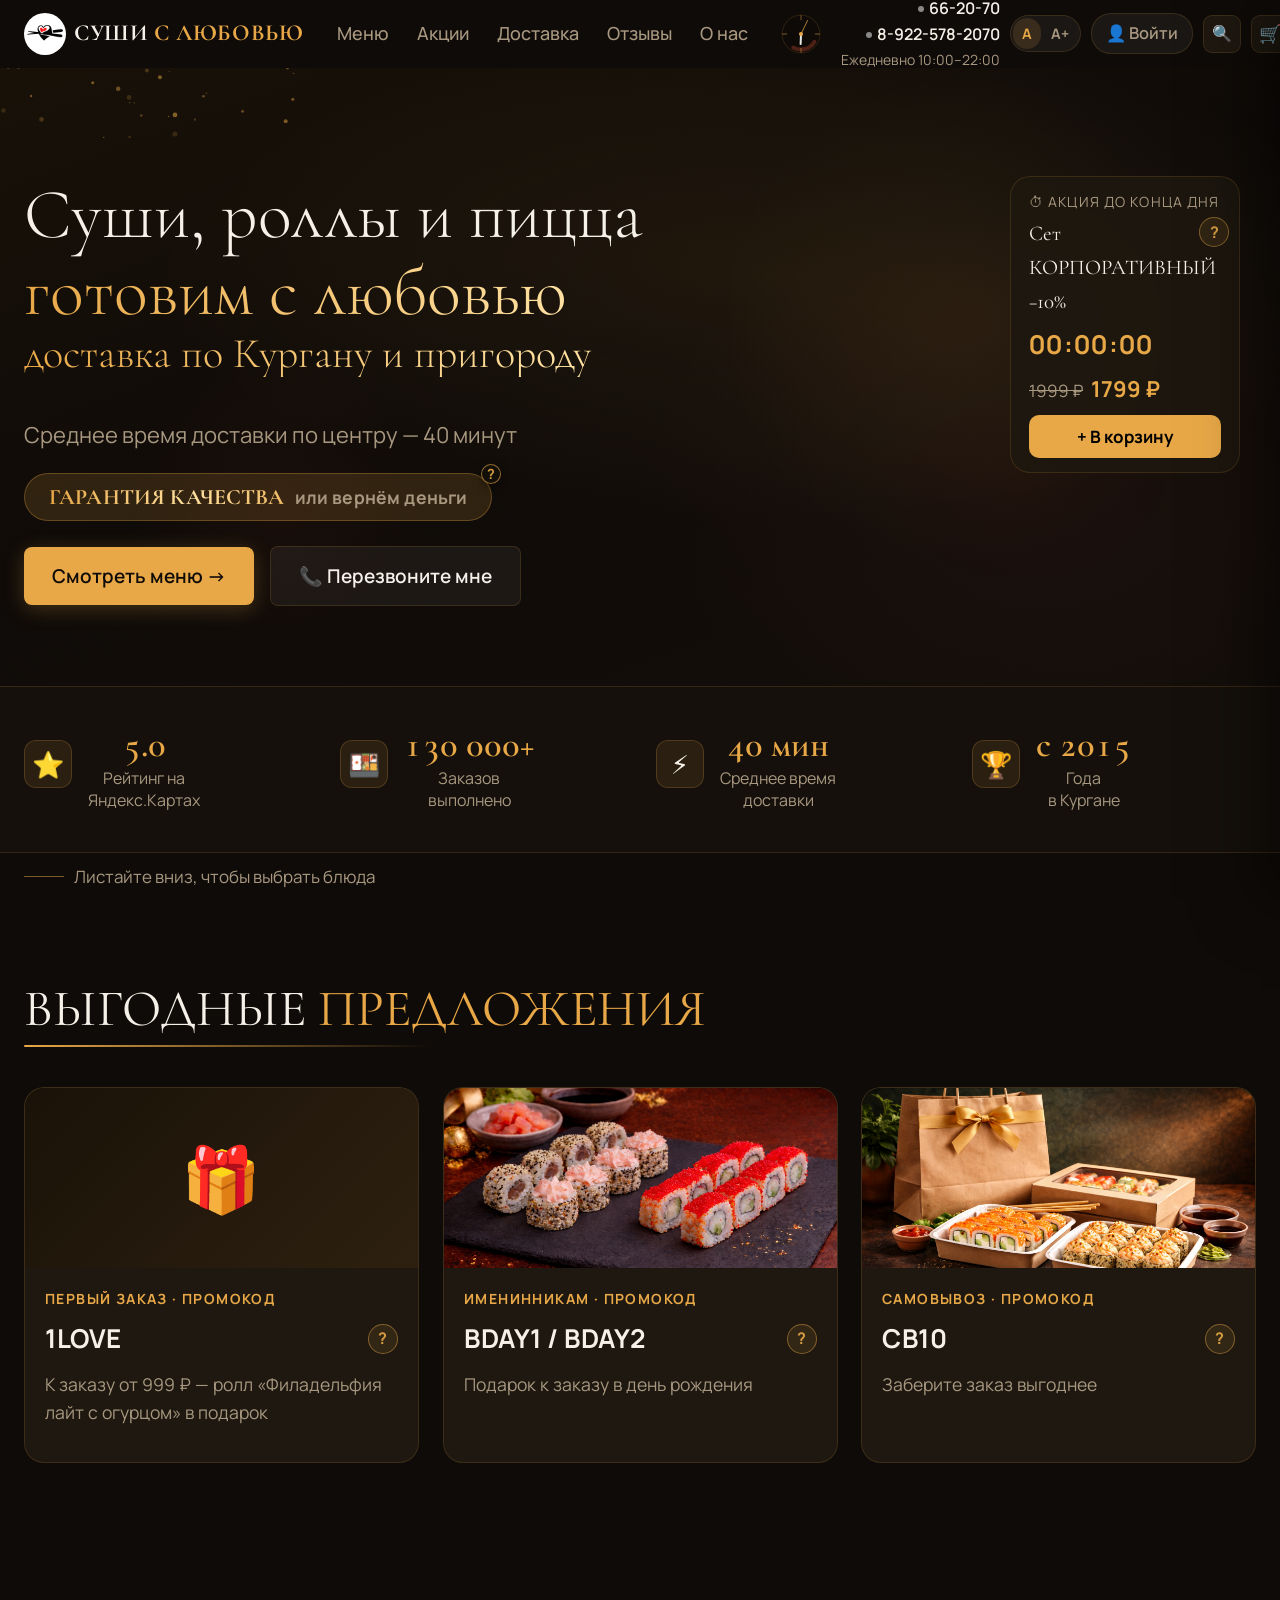
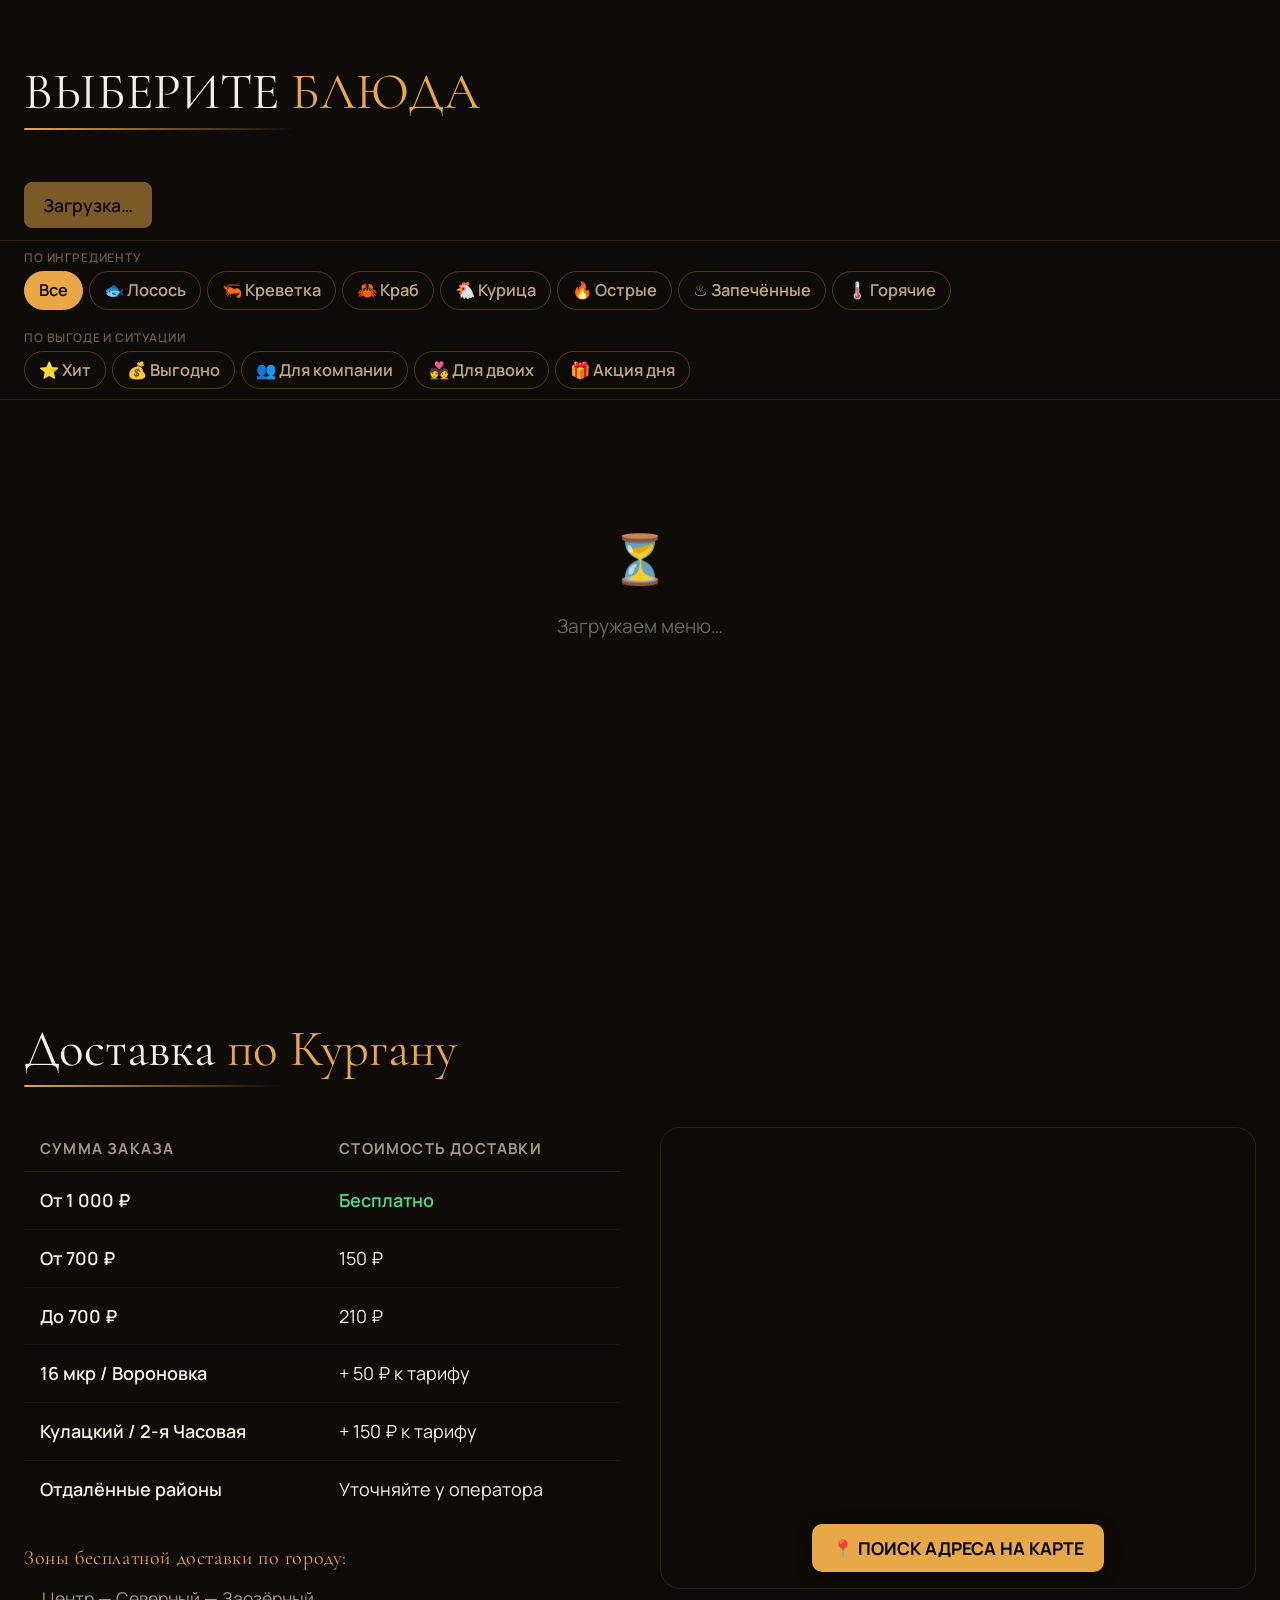
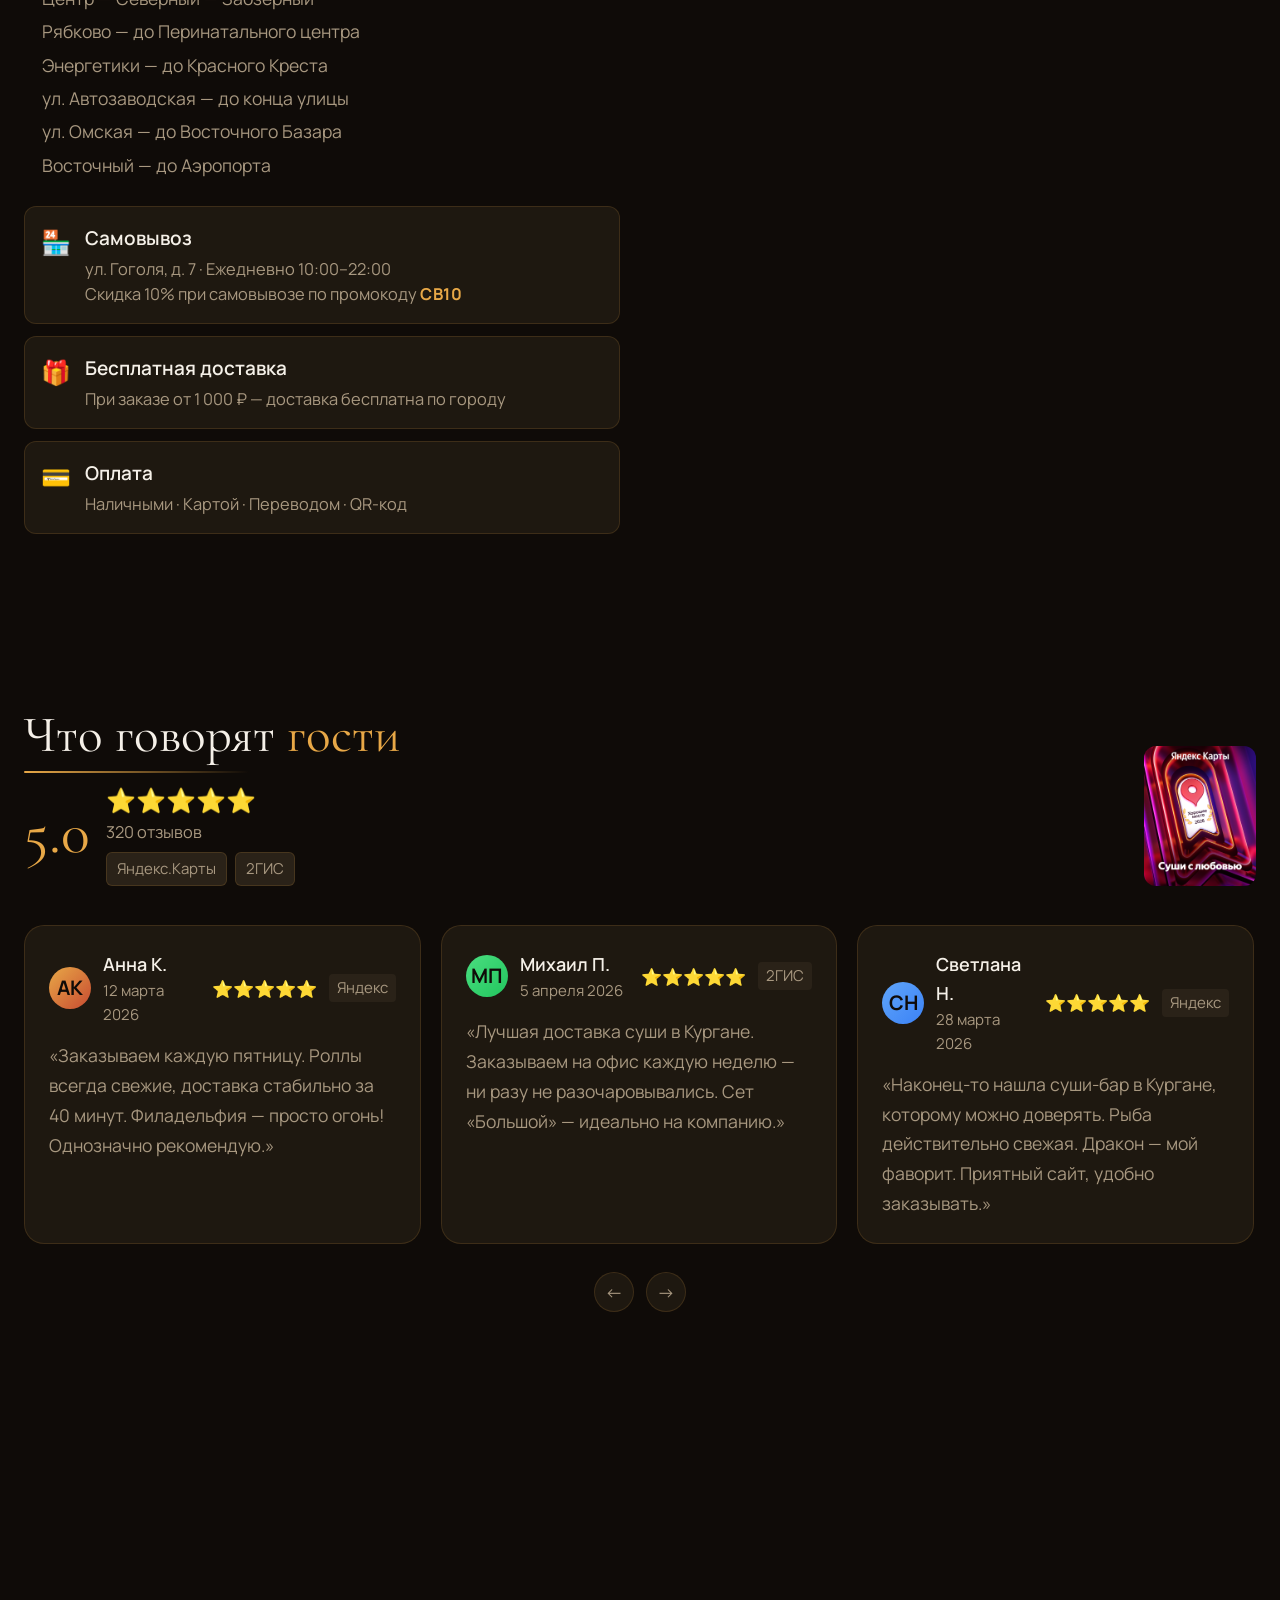
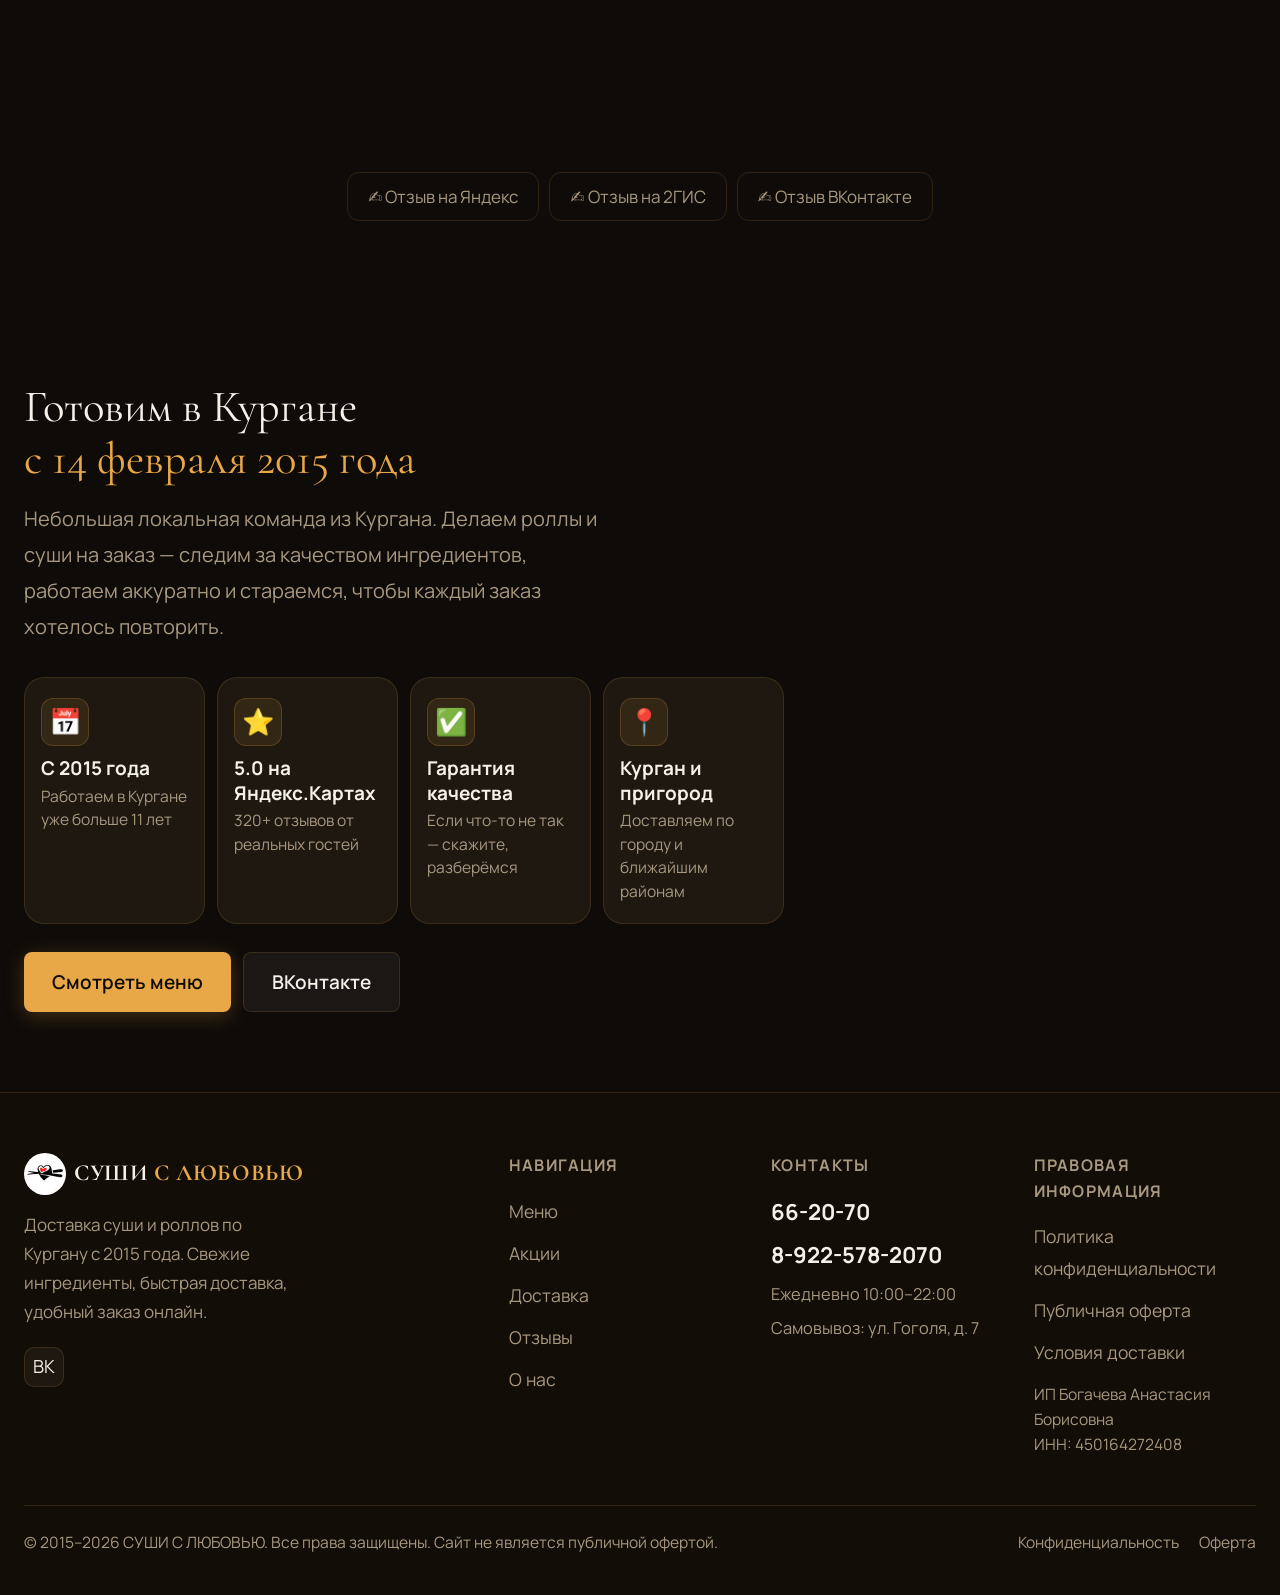
==== commit 10bd1966: "feat(lk): раскрытие состава заказа в «Мои заказы»" ====
--- a/index.html
+++ b/index.html
@@ -8471,15 +8471,38 @@
       + '<div style="text-align:right"><div style="font-size:1.3rem;font-weight:700;color:var(--accent)">' + (user.points||0) + '</div><div style="font-size:0.75rem;color:var(--text-2)">баллов</div></div>'
       + '</div>';
 
-    orders.forEach(function(o) {
+    orders.forEach(function(o, idx) {
       var status = o.status || 'new';
       var color  = LK_STATUS_COLORS[status] || '#aaa';
       var label  = LK_STATUS_LABELS[status]  || status;
       var date   = o.created_at ? o.created_at.slice(0,10).split('-').reverse().join('.') : '';
-      html += '<div style="background:var(--surface-2,#1a1a1a);border:1px solid var(--border);border-radius:12px;padding:14px 16px">'
+      var detailId = 'lk-order-detail-' + idx;
+
+      // Состав заказа
+      var itemsHtml = '';
+      var items = null;
+      try { items = o.items_json ? JSON.parse(o.items_json) : null; } catch(e) {}
+      if (items && items.length) {
+        itemsHtml += '<div style="border-top:1px solid var(--border);margin-top:10px;padding-top:10px">';
+        items.forEach(function(it) {
+          itemsHtml += '<div style="display:flex;justify-content:space-between;font-size:0.82rem;padding:2px 0">'
+            + '<span style="color:var(--text-1)">' + (it.isGift ? '🎁 ' : '') + escHtml(it.name) + (it.qty > 1 ? ' × ' + it.qty : '') + '</span>'
+            + '<span style="color:var(--text-2);white-space:nowrap;margin-left:8px">' + (it.isGift ? 'подарок' : (it.price * it.qty) + ' ₽') + '</span>'
+            + '</div>';
+        });
+        if (o.address)  itemsHtml += '<div style="font-size:0.8rem;color:var(--text-2);margin-top:6px">📍 ' + escHtml(o.address) + '</div>';
+        if (o.pay_type) itemsHtml += '<div style="font-size:0.8rem;color:var(--text-2)">💳 ' + (o.pay_type === 'cash' ? 'Наличными' : 'QR / карта') + '</div>';
+        if (o.comment)  itemsHtml += '<div style="font-size:0.8rem;color:var(--text-2)">💬 ' + escHtml(o.comment) + '</div>';
+        itemsHtml += '</div>';
+      }
+
+      html += '<div style="background:var(--surface-2,#1a1a1a);border:1px solid var(--border);border-radius:12px;padding:14px 16px;cursor:pointer" onclick="lkToggleOrder(\'' + detailId + '\',this)">'
         + '<div style="display:flex;justify-content:space-between;align-items:center;margin-bottom:8px">'
         + '<div style="font-size:0.85rem;color:var(--text-2)">' + date + (o.fp_order_id ? ' · №' + o.fp_order_id : '') + '</div>'
+        + '<div style="display:flex;align-items:center;gap:8px">'
         + '<div style="font-size:0.8rem;font-weight:600;color:' + color + '">' + label + '</div>'
+        + (itemsHtml ? '<div style="font-size:0.8rem;color:var(--text-2)" class="lk-order-arrow">▼</div>' : '')
+        + '</div>'
         + '</div>'
         + '<div style="display:flex;justify-content:space-between;align-items:center">'
         + '<div style="font-size:0.85rem;color:var(--text-2)">'
@@ -8490,9 +8513,23 @@
         + '</div>'
         + (o.points_earned > 0 ? '<div style="font-size:0.78rem;color:#66bb66;margin-top:6px">+' + o.points_earned + ' баллов начислено</div>' : '')
         + (o.points_spent  > 0 ? '<div style="font-size:0.78rem;color:#e05a5a;margin-top:6px">−' + o.points_spent  + ' баллов списано</div>'  : '')
+        + (itemsHtml ? '<div id="' + detailId + '" style="display:none">' + itemsHtml + '</div>' : '')
         + '</div>';
     });
     el.innerHTML = html;
+  }
+
+  function lkToggleOrder(detailId, card) {
+    var el = document.getElementById(detailId);
+    if (!el) return;
+    var open = el.style.display !== 'none';
+    el.style.display = open ? 'none' : '';
+    var arrow = card.querySelector('.lk-order-arrow');
+    if (arrow) arrow.textContent = open ? '▼' : '▲';
+  }
+
+  function escHtml(s) {
+    return String(s).replace(/&/g,'&amp;').replace(/</g,'&lt;').replace(/>/g,'&gt;').replace(/"/g,'&quot;');
   }
 
   function lkInitMask() {
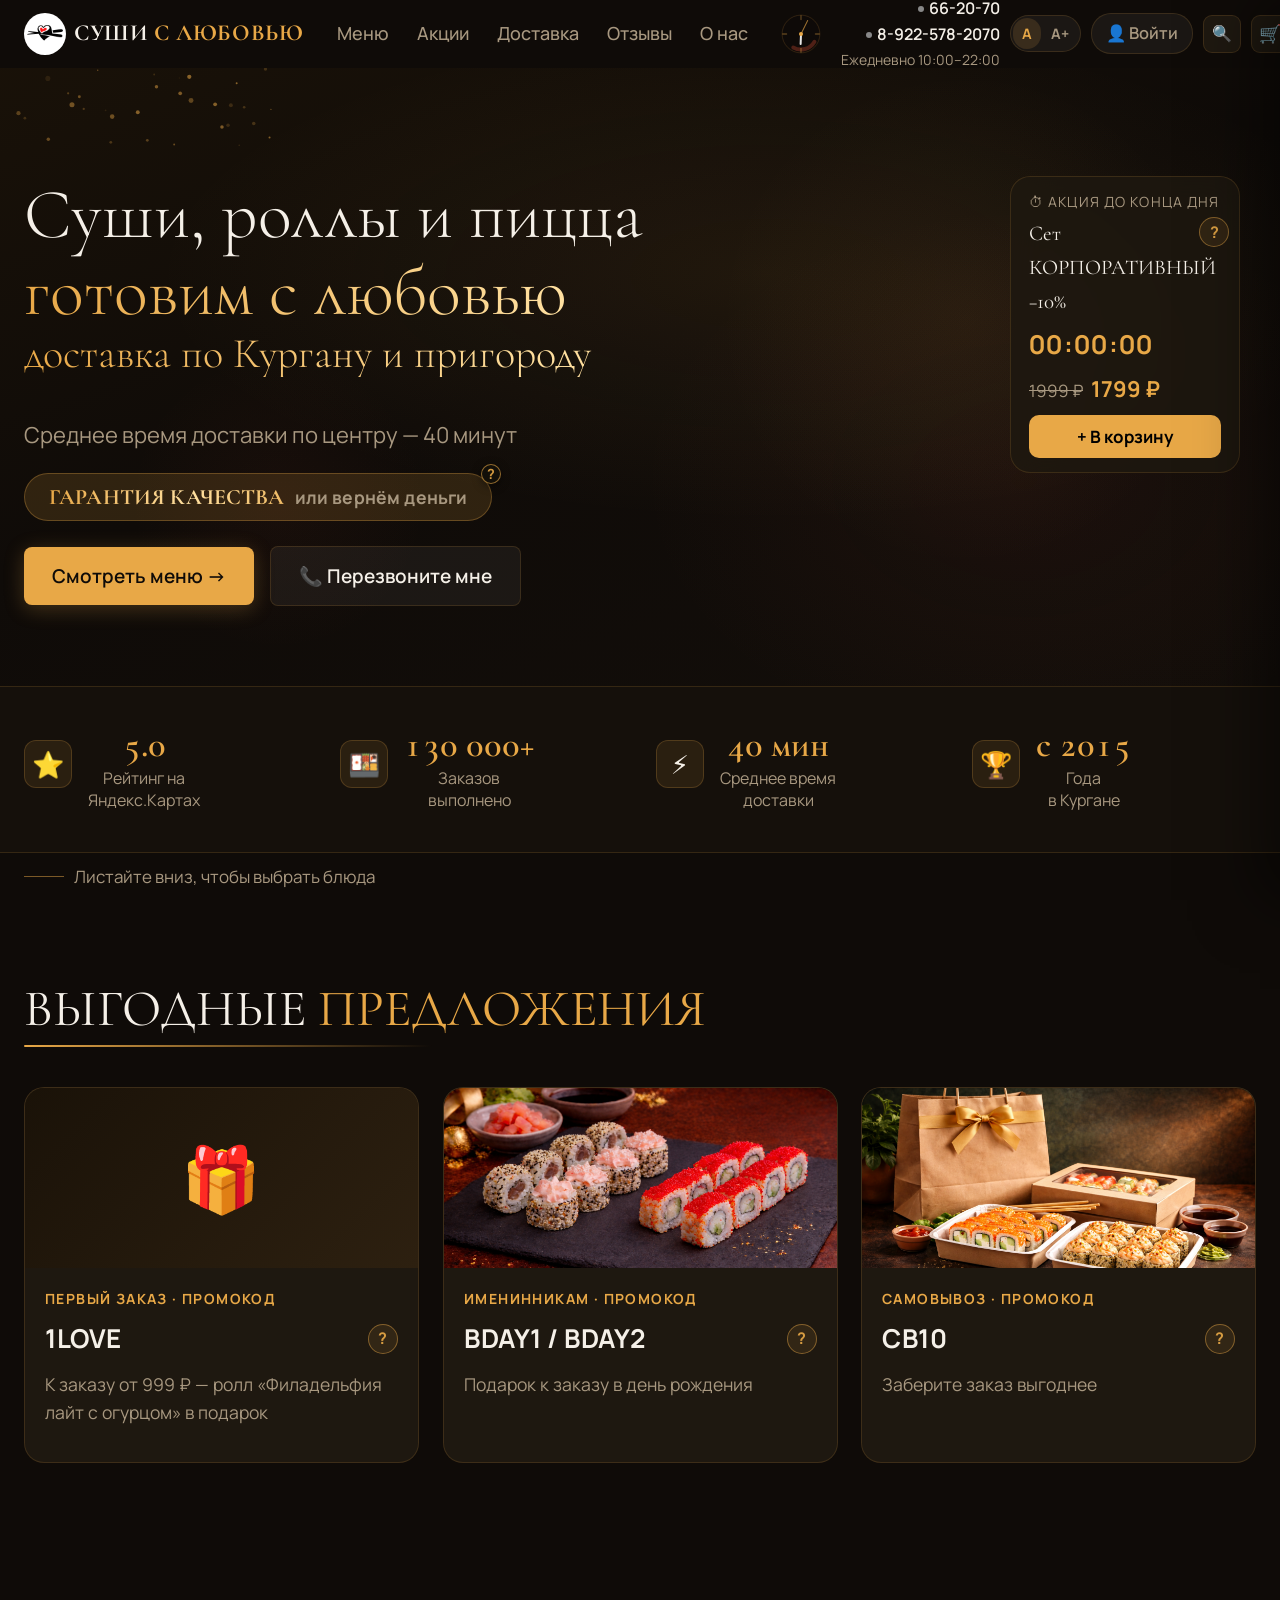
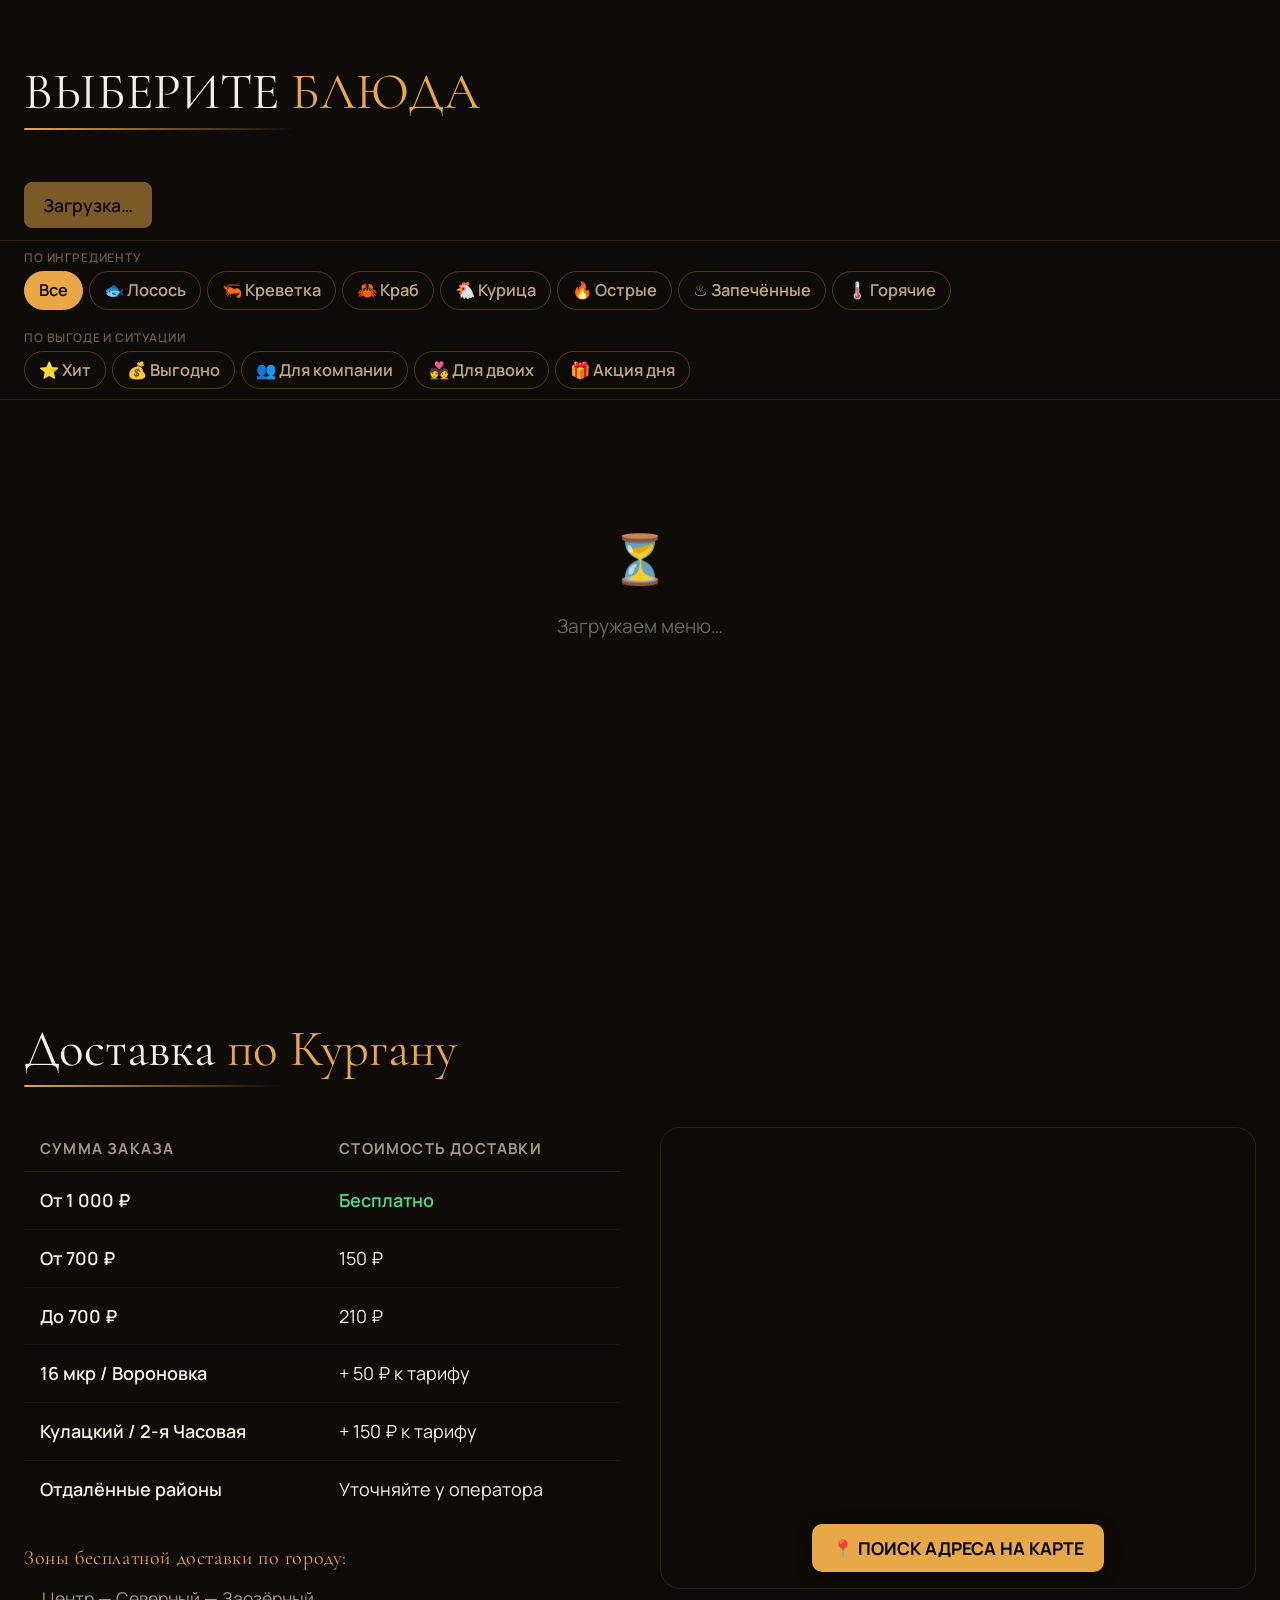
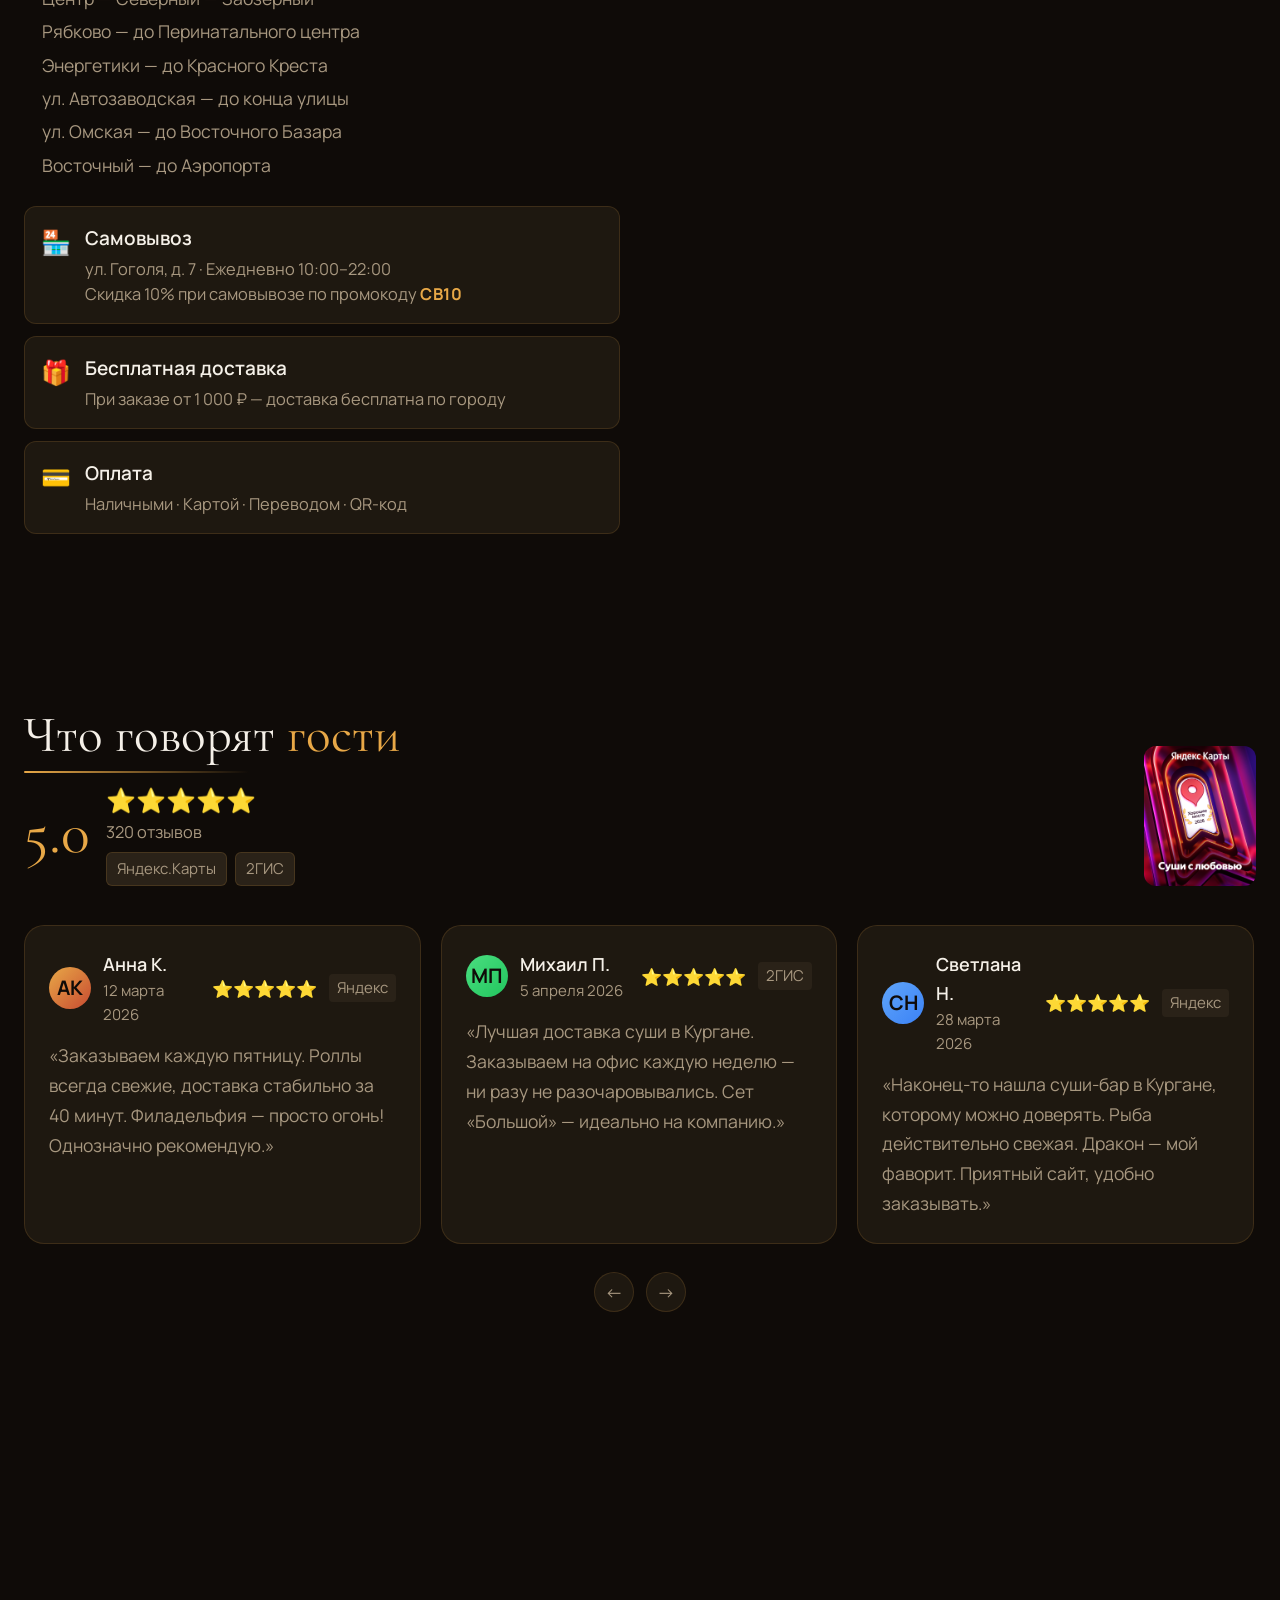
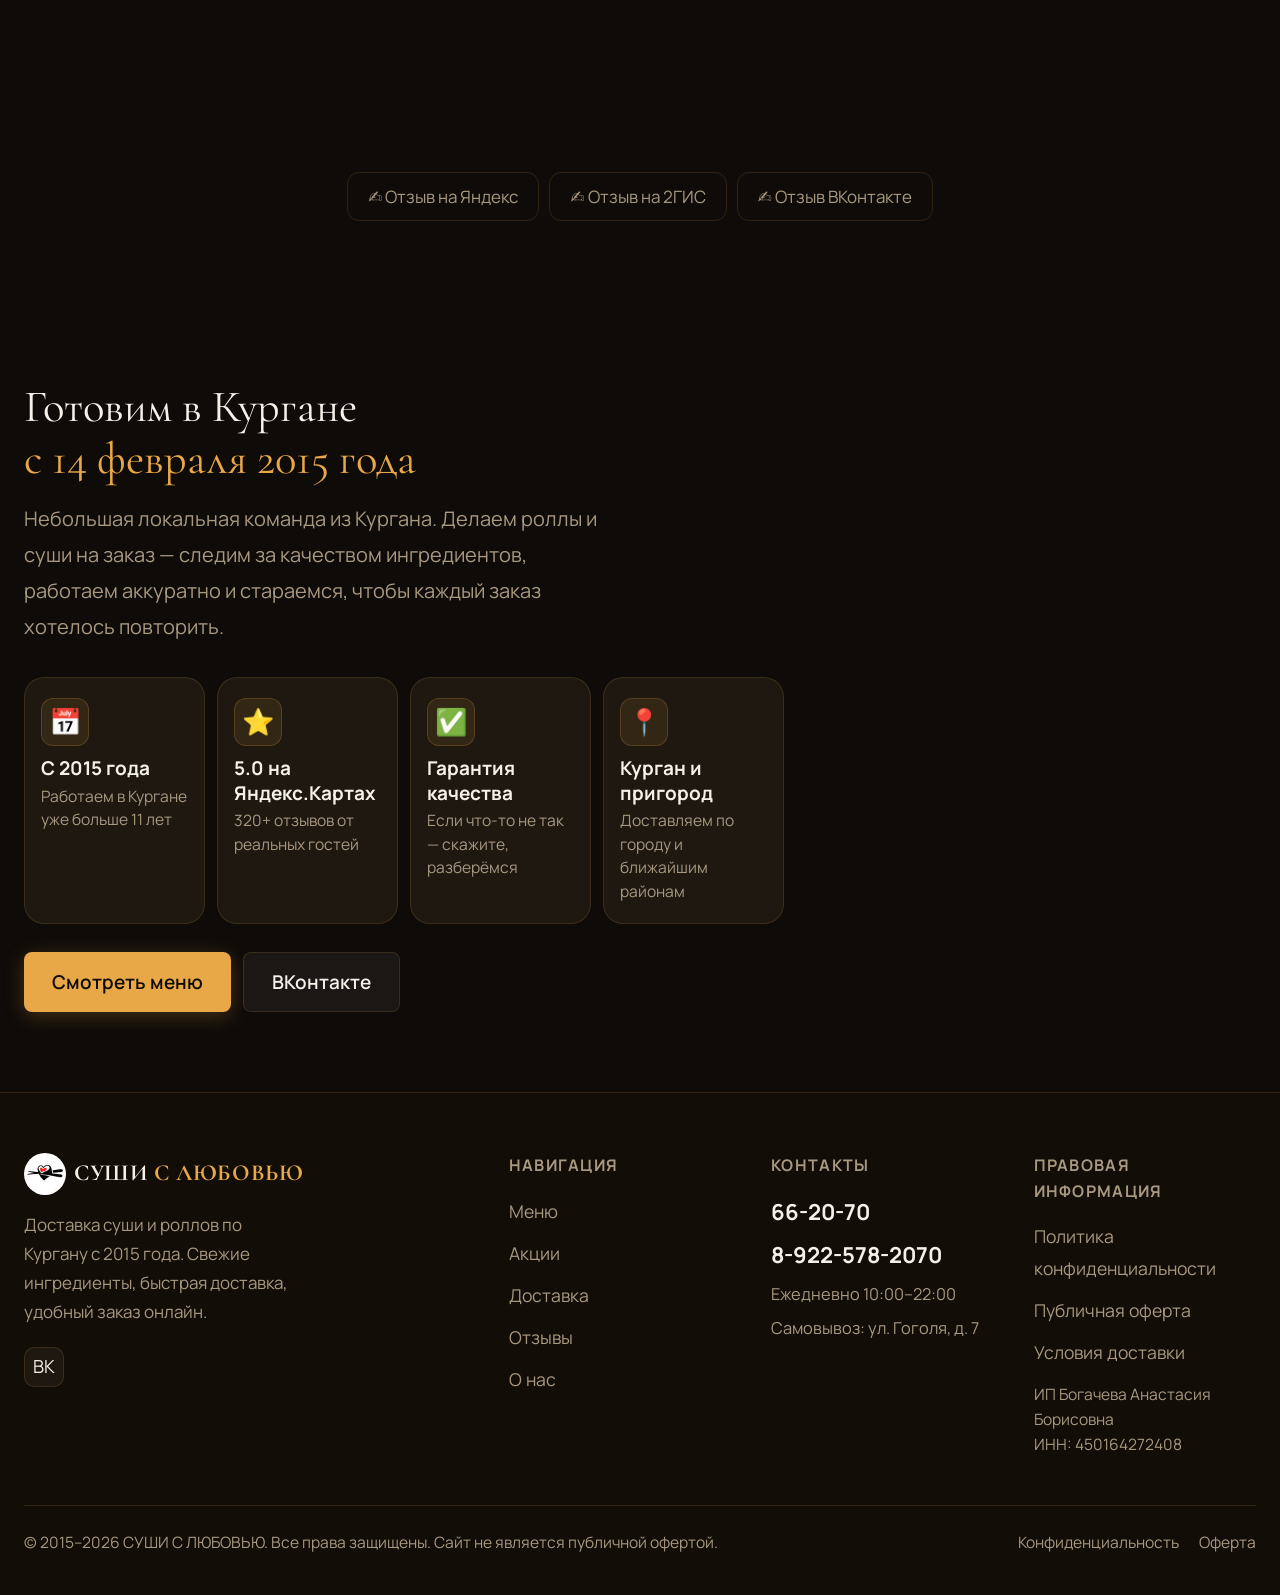
==== commit ed13a7c2: "fix(lk): карточка заказа всегда раскрывается, даже без состава" ====
--- a/index.html
+++ b/index.html
@@ -8482,19 +8482,21 @@
       var itemsHtml = '';
       var items = null;
       try { items = o.items_json ? JSON.parse(o.items_json) : null; } catch(e) {}
+      itemsHtml += '<div style="border-top:1px solid var(--border);margin-top:10px;padding-top:10px">';
       if (items && items.length) {
-        itemsHtml += '<div style="border-top:1px solid var(--border);margin-top:10px;padding-top:10px">';
         items.forEach(function(it) {
           itemsHtml += '<div style="display:flex;justify-content:space-between;font-size:0.82rem;padding:2px 0">'
             + '<span style="color:var(--text-1)">' + (it.isGift ? '🎁 ' : '') + escHtml(it.name) + (it.qty > 1 ? ' × ' + it.qty : '') + '</span>'
             + '<span style="color:var(--text-2);white-space:nowrap;margin-left:8px">' + (it.isGift ? 'подарок' : (it.price * it.qty) + ' ₽') + '</span>'
             + '</div>';
         });
-        if (o.address)  itemsHtml += '<div style="font-size:0.8rem;color:var(--text-2);margin-top:6px">📍 ' + escHtml(o.address) + '</div>';
-        if (o.pay_type) itemsHtml += '<div style="font-size:0.8rem;color:var(--text-2)">💳 ' + (o.pay_type === 'cash' ? 'Наличными' : 'QR / карта') + '</div>';
-        if (o.comment)  itemsHtml += '<div style="font-size:0.8rem;color:var(--text-2)">💬 ' + escHtml(o.comment) + '</div>';
-        itemsHtml += '</div>';
+      } else {
+        itemsHtml += '<div style="font-size:0.82rem;color:var(--text-2)">Состав не сохранён</div>';
       }
+      if (o.address)  itemsHtml += '<div style="font-size:0.8rem;color:var(--text-2);margin-top:6px">📍 ' + escHtml(o.address) + '</div>';
+      if (o.pay_type) itemsHtml += '<div style="font-size:0.8rem;color:var(--text-2)">💳 ' + (o.pay_type === 'cash' ? 'Наличными' : 'QR / карта') + '</div>';
+      if (o.comment)  itemsHtml += '<div style="font-size:0.8rem;color:var(--text-2)">💬 ' + escHtml(o.comment) + '</div>';
+      itemsHtml += '</div>';
 
       html += '<div style="background:var(--surface-2,#1a1a1a);border:1px solid var(--border);border-radius:12px;padding:14px 16px;cursor:pointer" onclick="lkToggleOrder(\'' + detailId + '\',this)">'
         + '<div style="display:flex;justify-content:space-between;align-items:center;margin-bottom:8px">'
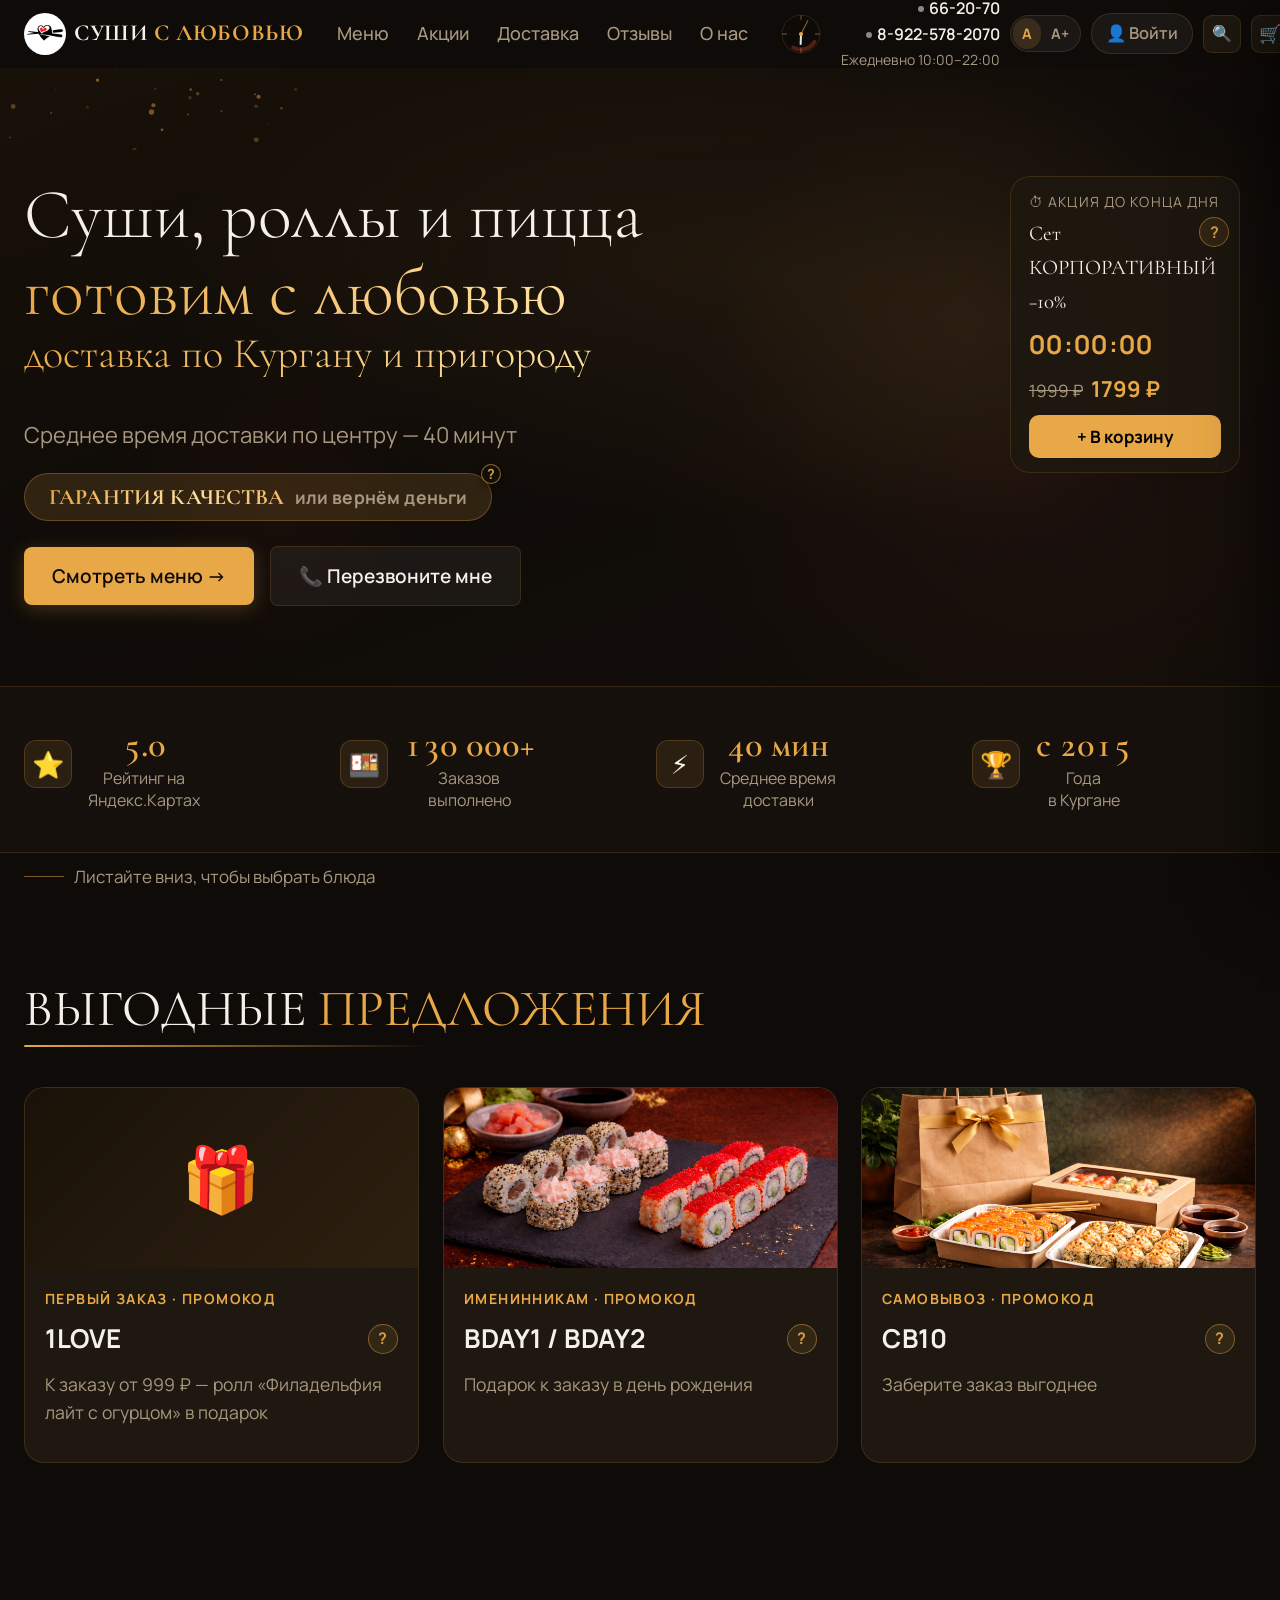
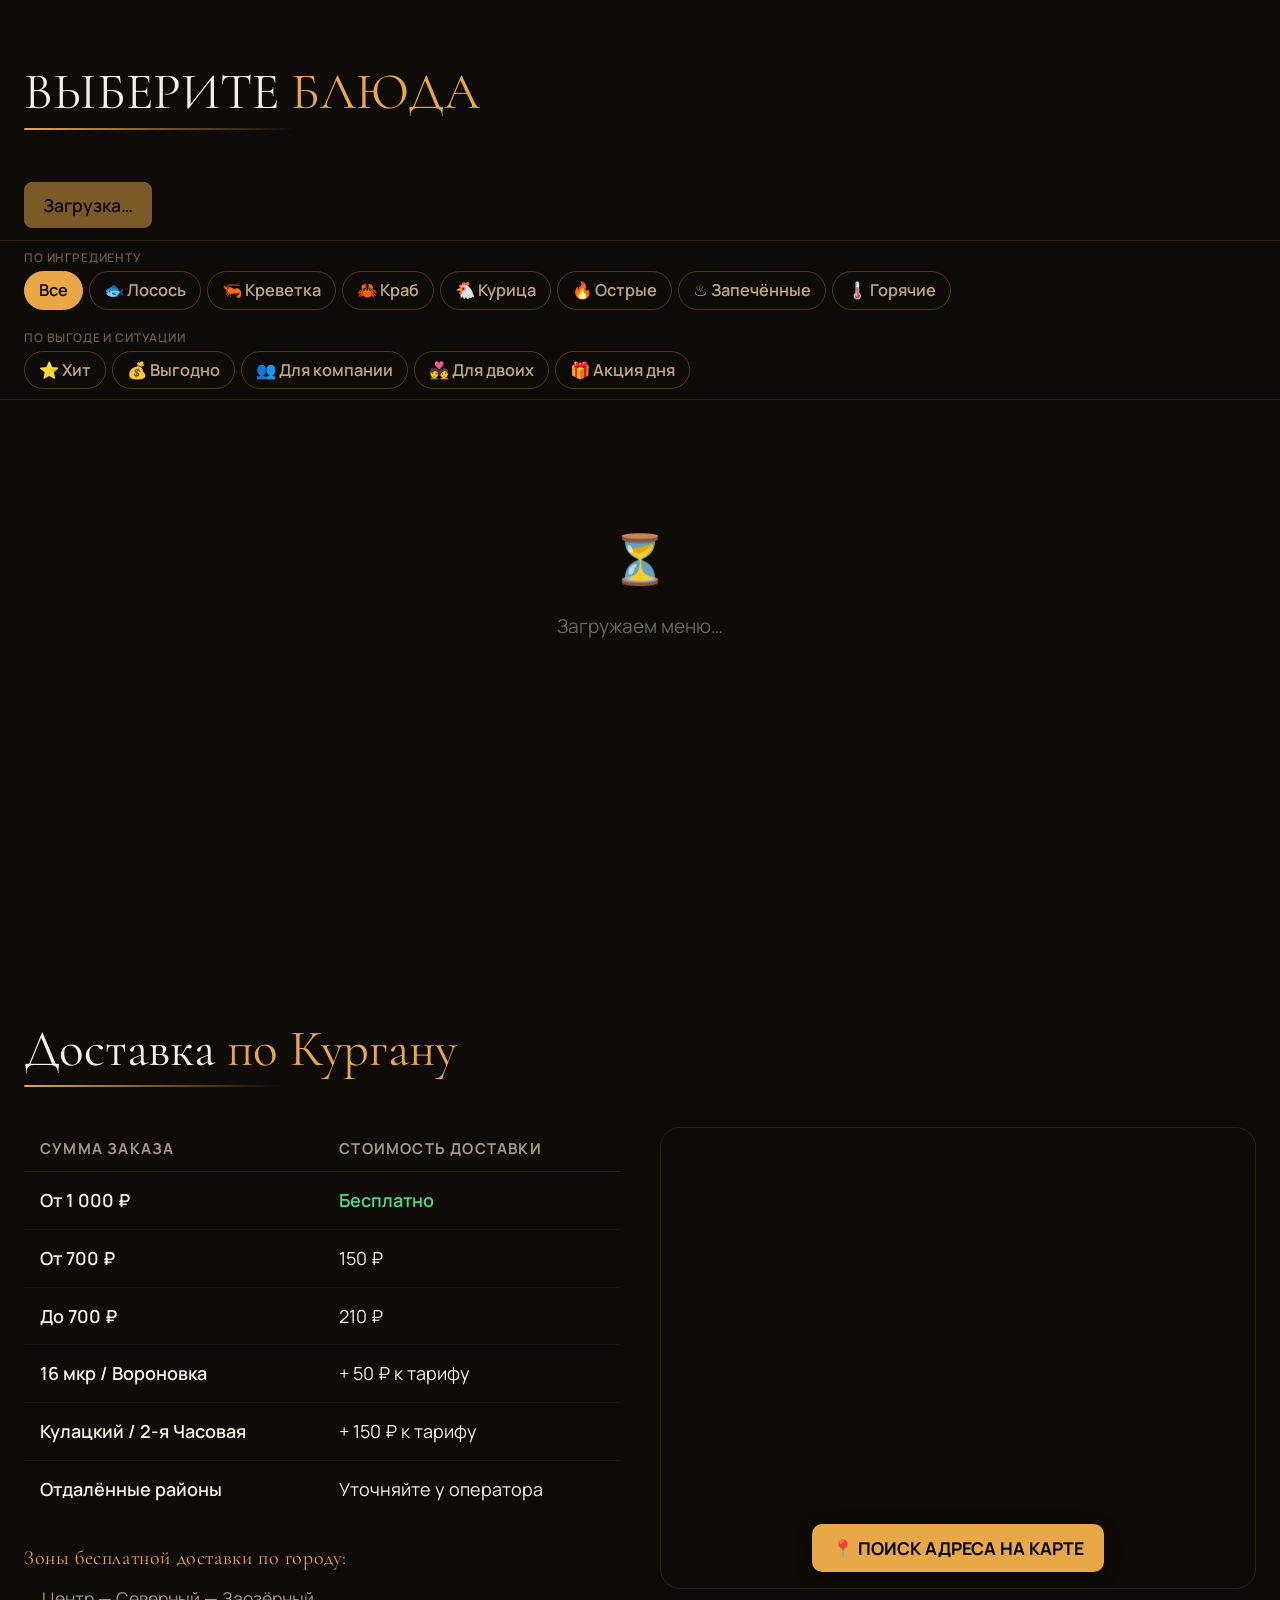
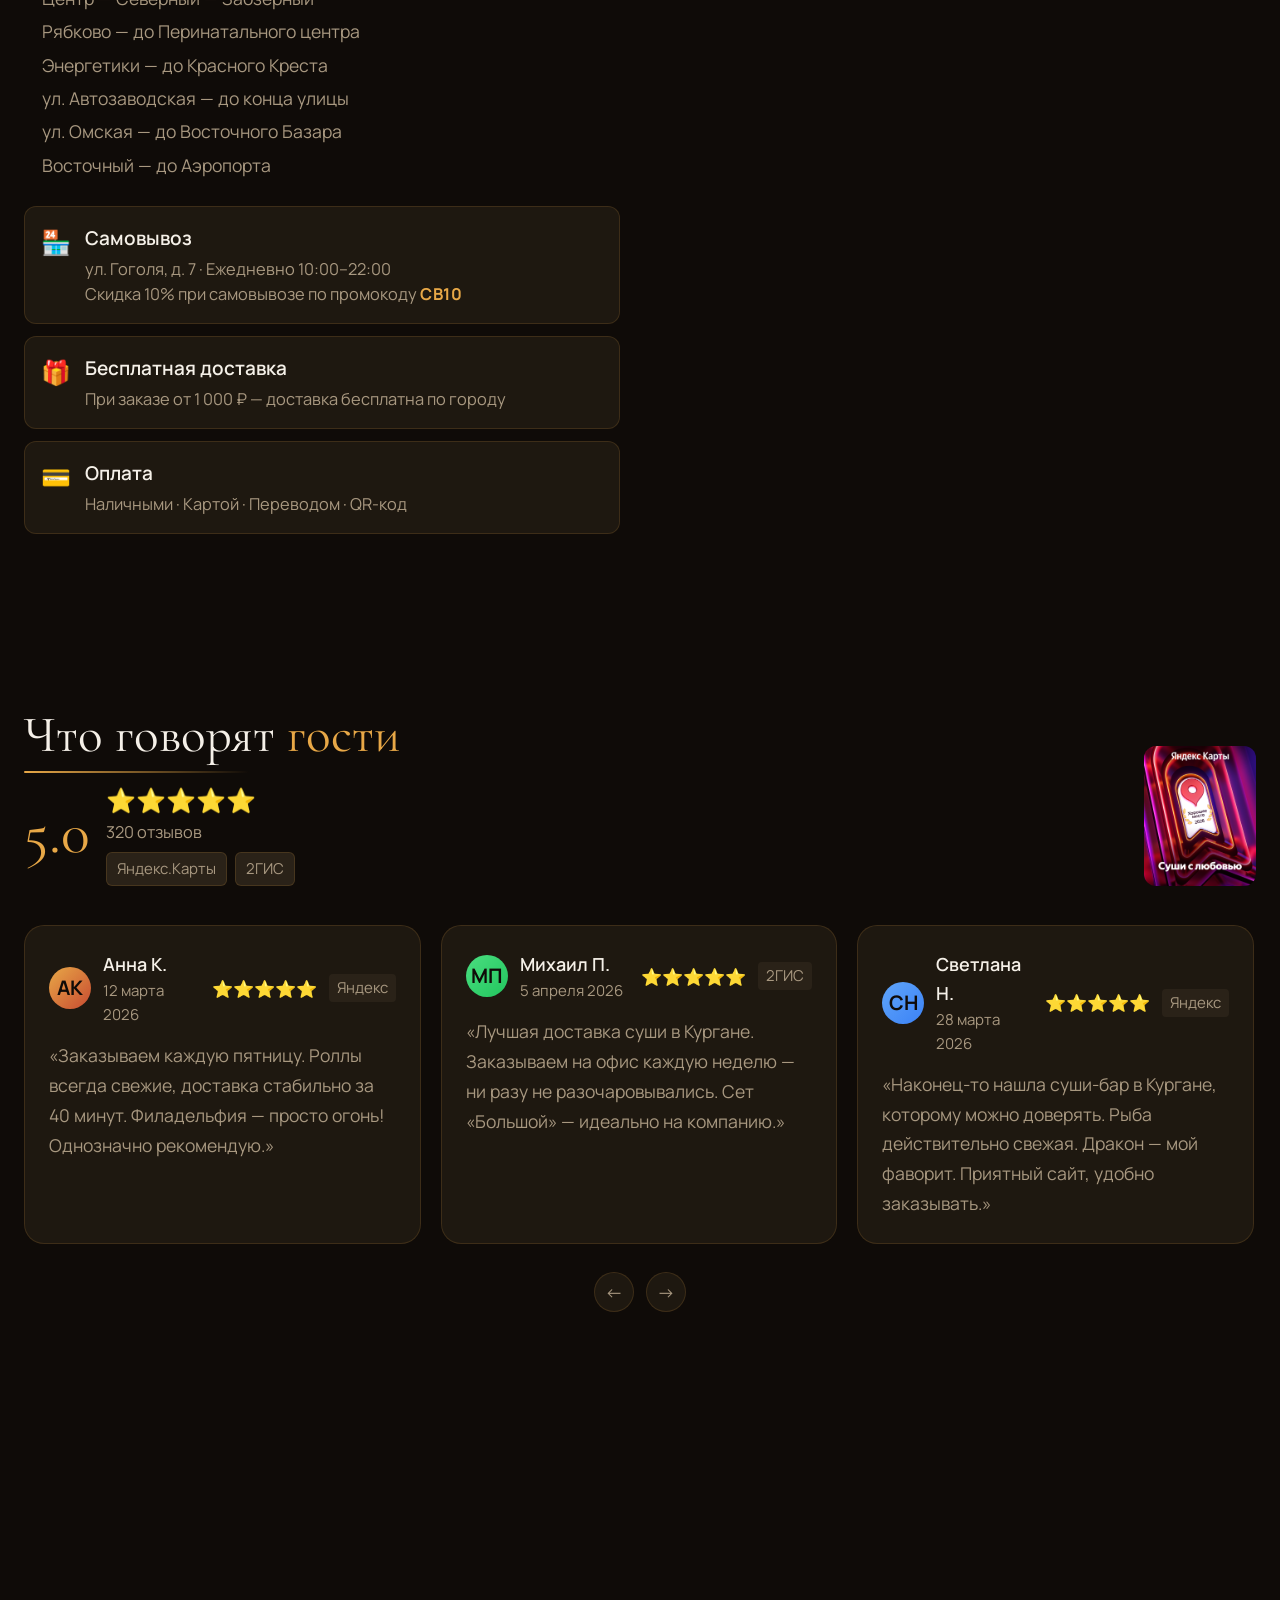
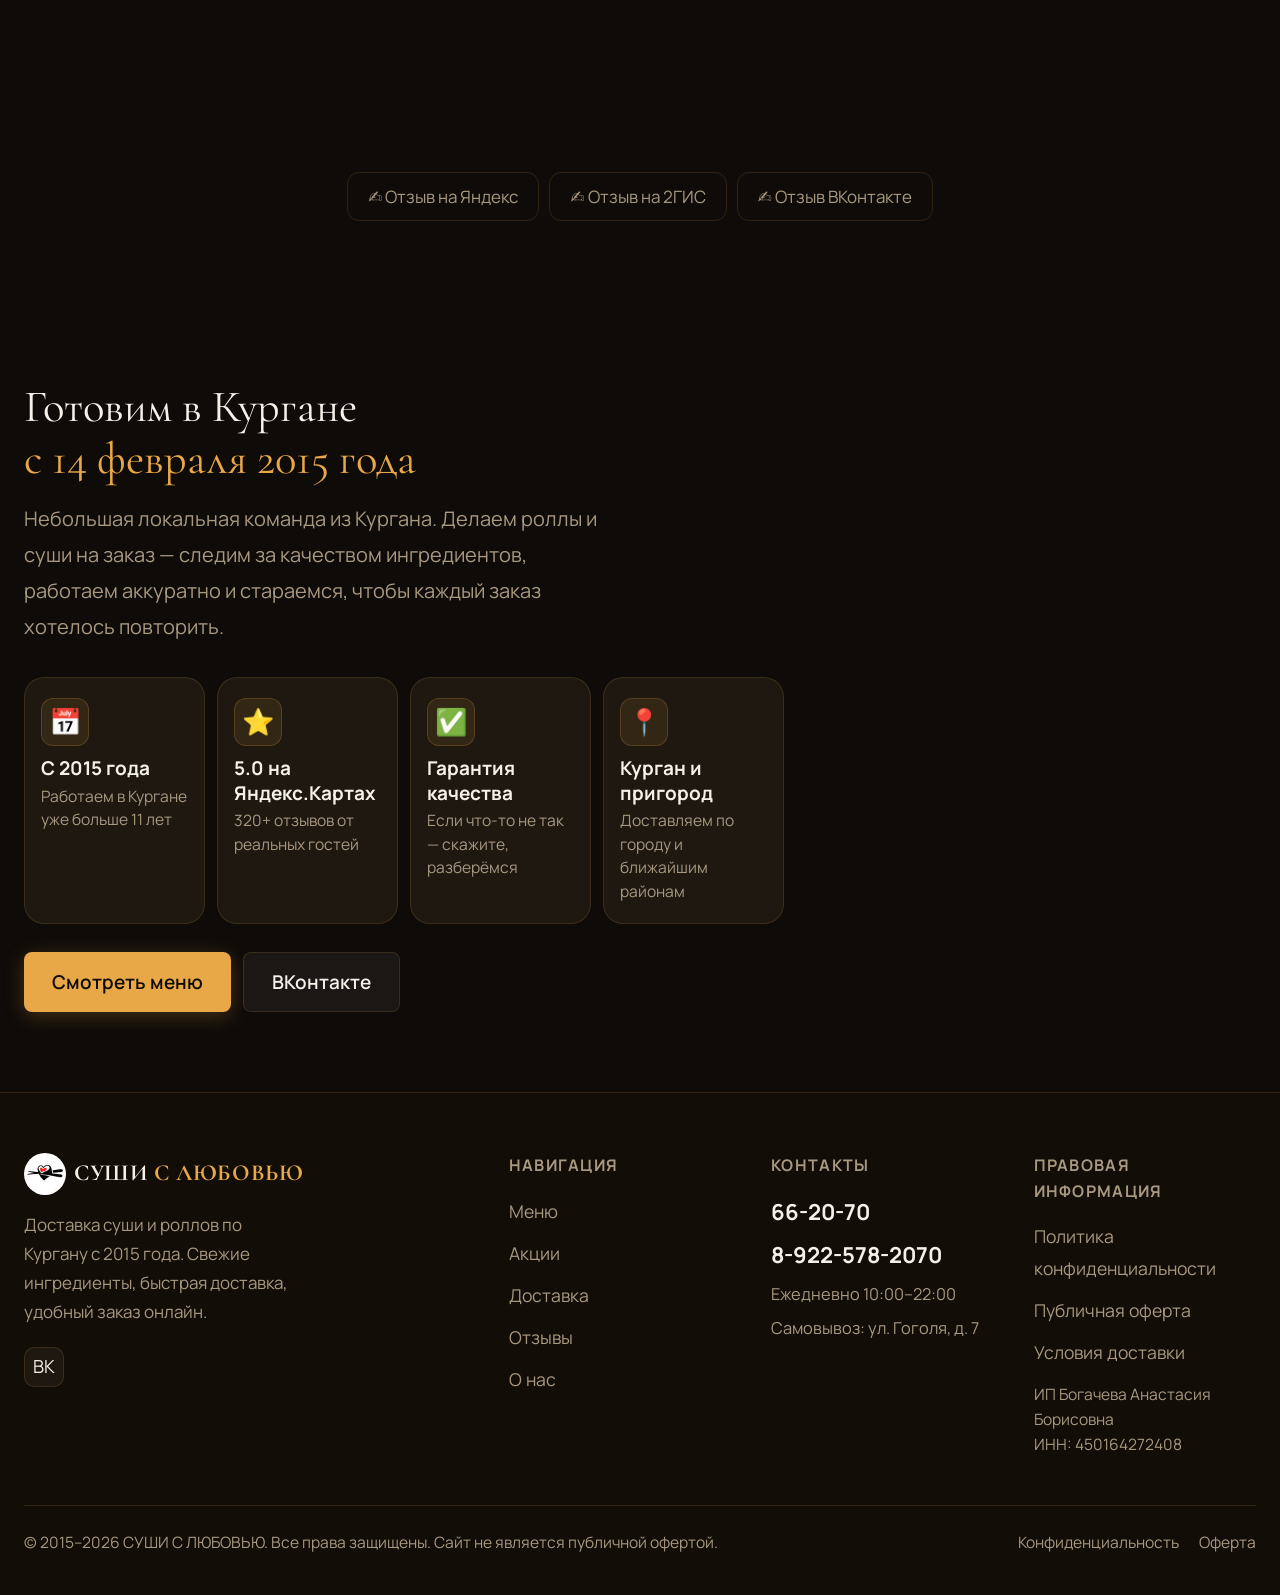
==== commit f1da2f21: "fix(checkout): delivery cost 0 when zone not confirmed via map" ====
--- a/index.html
+++ b/index.html
@@ -7386,7 +7386,8 @@
 
   function coUpdateSummary() {
     var sub   = cart.reduce(function(s,i){ return s + i.price*i.qty; }, 0);
-    var delivCost = (typeof coGetDeliveryCostFromZone === 'function') ? coGetDeliveryCostFromZone() : DELIVERY_COST;
+    var zoneKnown = (coDeliveryType === 'self') || (savedAddress && savedAddress.zone);
+    var delivCost = zoneKnown ? ((typeof coGetDeliveryCostFromZone === 'function') ? coGetDeliveryCostFromZone() : DELIVERY_COST) : 0;
     var total = Math.max(0, sub - coPromoDiscount) + delivCost;
     var count = cart.reduce(function(s,i){ return s + i.qty; }, 0);
     var subEl = document.getElementById('coSumSubtotal');
@@ -7898,7 +7899,7 @@
     if (mBtn) { mBtn.disabled = true; mBtn.textContent = 'Отправляем...'; }
     // ШАГ 1: Сохраняем заказ в нашу БД сразу (fp_order_id = null, статус pending)
     var token = lkGetToken();
-    var swlDeliveryCost = (coDeliveryType === 'delivery' && typeof coGetDeliveryCostFromZone === 'function')
+    var swlDeliveryCost = (coDeliveryType === 'delivery' && savedAddress && savedAddress.zone && typeof coGetDeliveryCostFromZone === 'function')
         ? coGetDeliveryCostFromZone() : 0;
     var swlPayload = {
       fp_order_id:   null,
@@ -8617,7 +8618,7 @@
     var preTime = coTimeMode === 'scheduled' ? (coSelectedSlot || '') : '';
     var sub     = cart.reduce(function(s,i){ return s+i.price*i.qty; }, 0);
     var total   = Math.max(0, sub - (coPromoDiscount||0));
-    var swlDeliveryCost = (coDeliveryType === 'delivery' && typeof coGetDeliveryCostFromZone === 'function')
+    var swlDeliveryCost = (coDeliveryType === 'delivery' && savedAddress && savedAddress.zone && typeof coGetDeliveryCostFromZone === 'function')
         ? coGetDeliveryCostFromZone() : 0;
 
     // Payload для FrontPad (такой же как в coSubmitOrder)
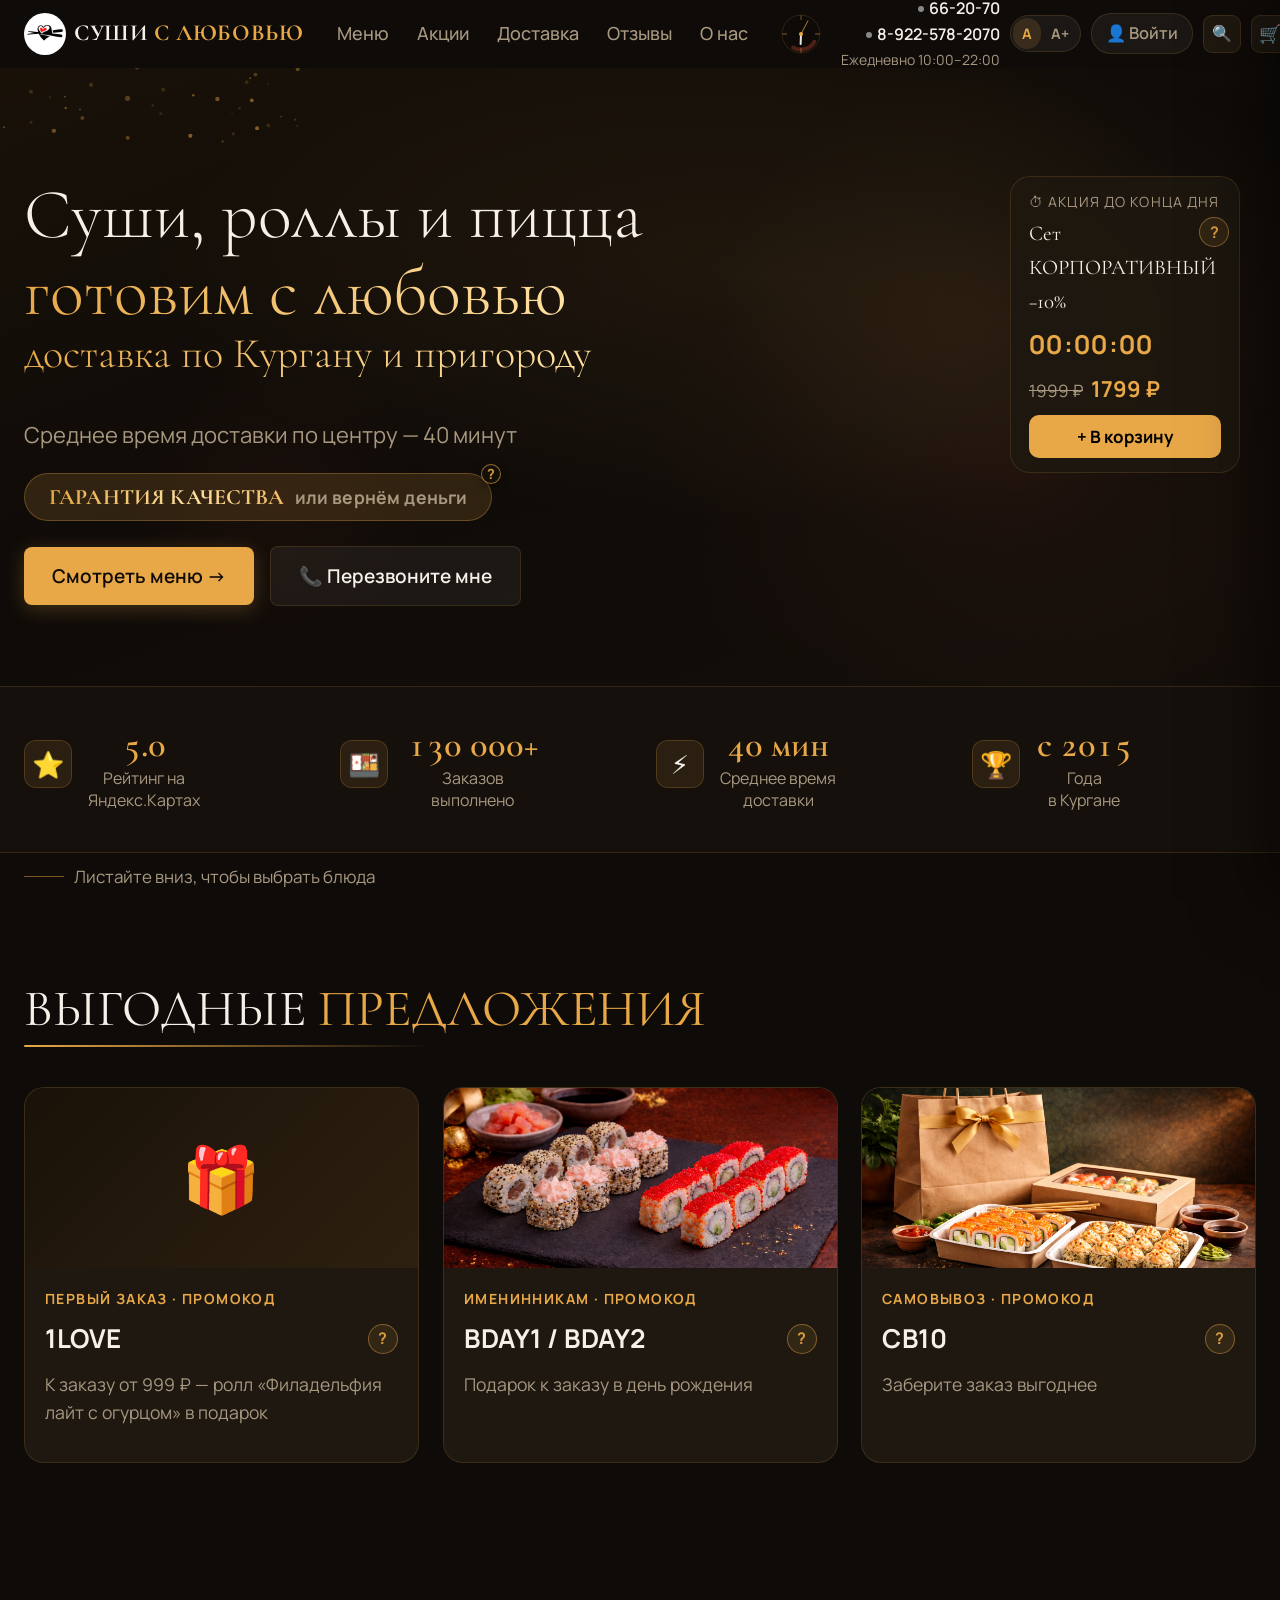
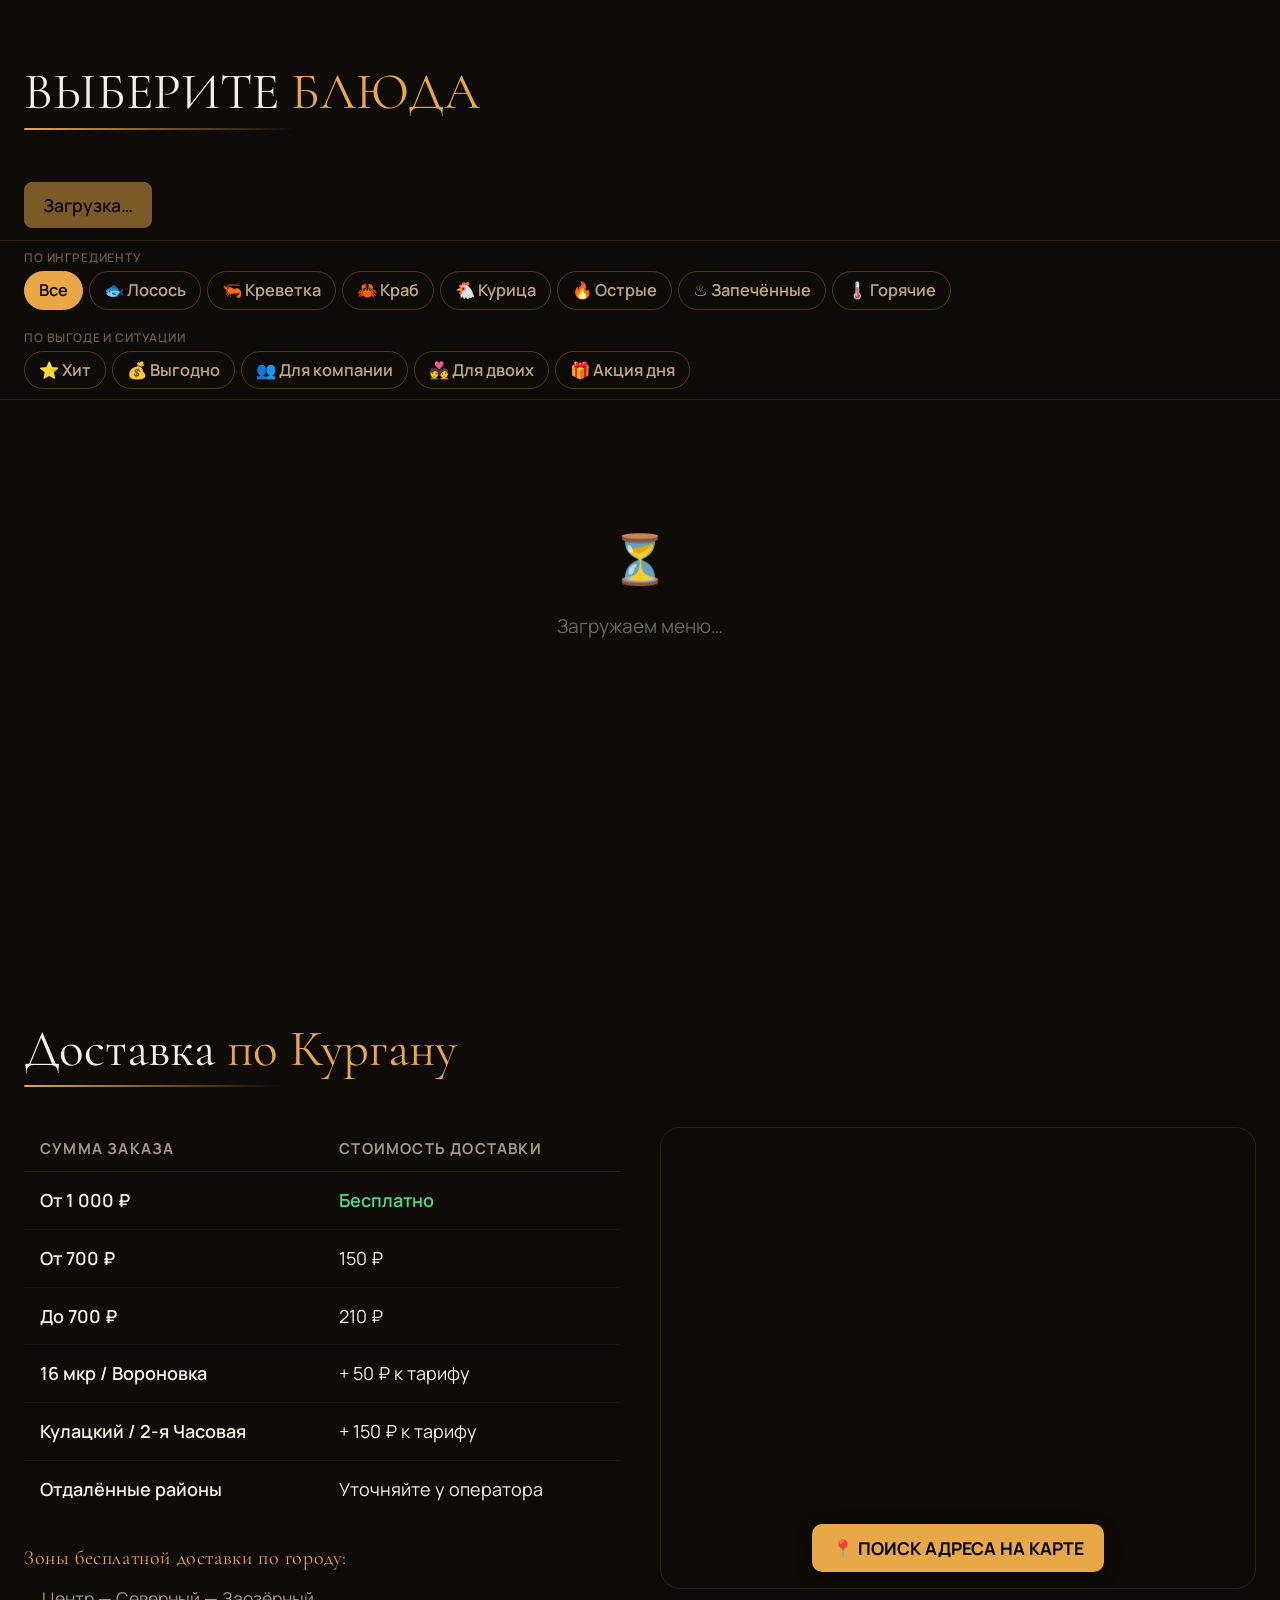
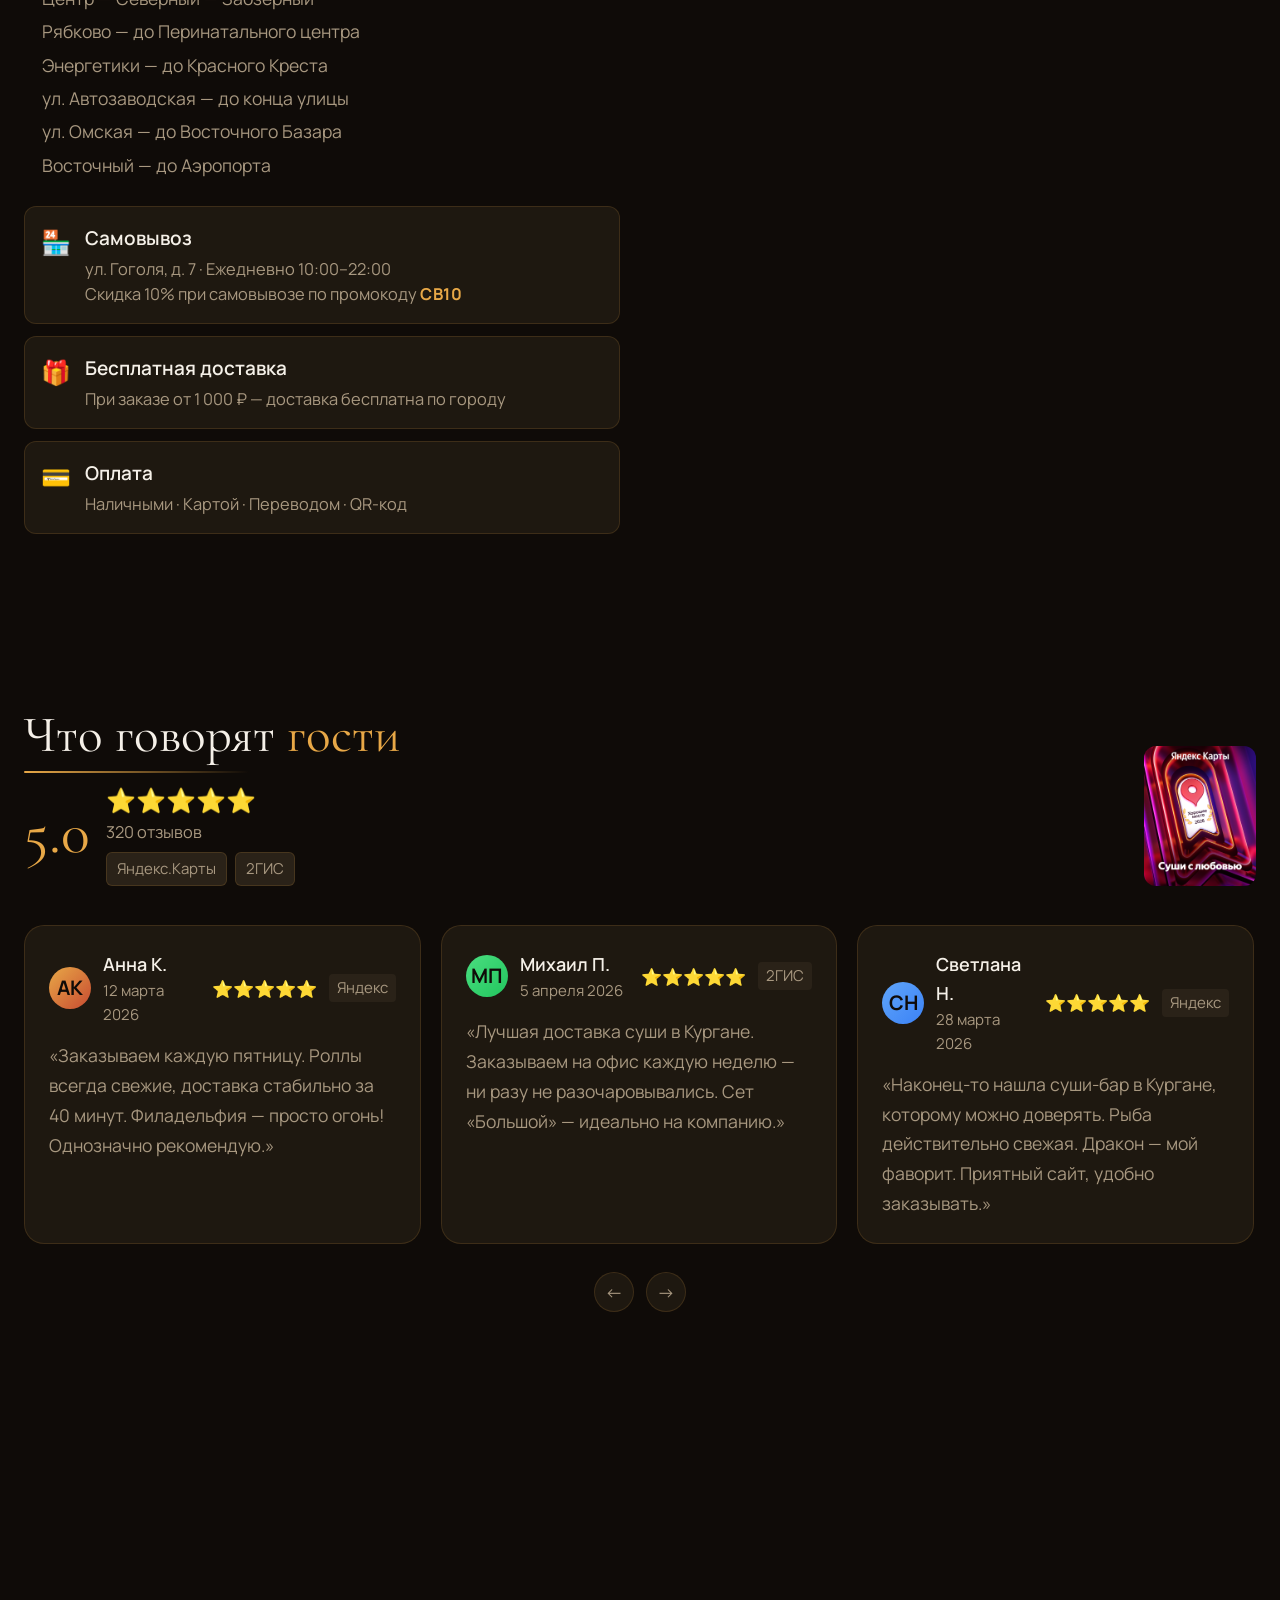
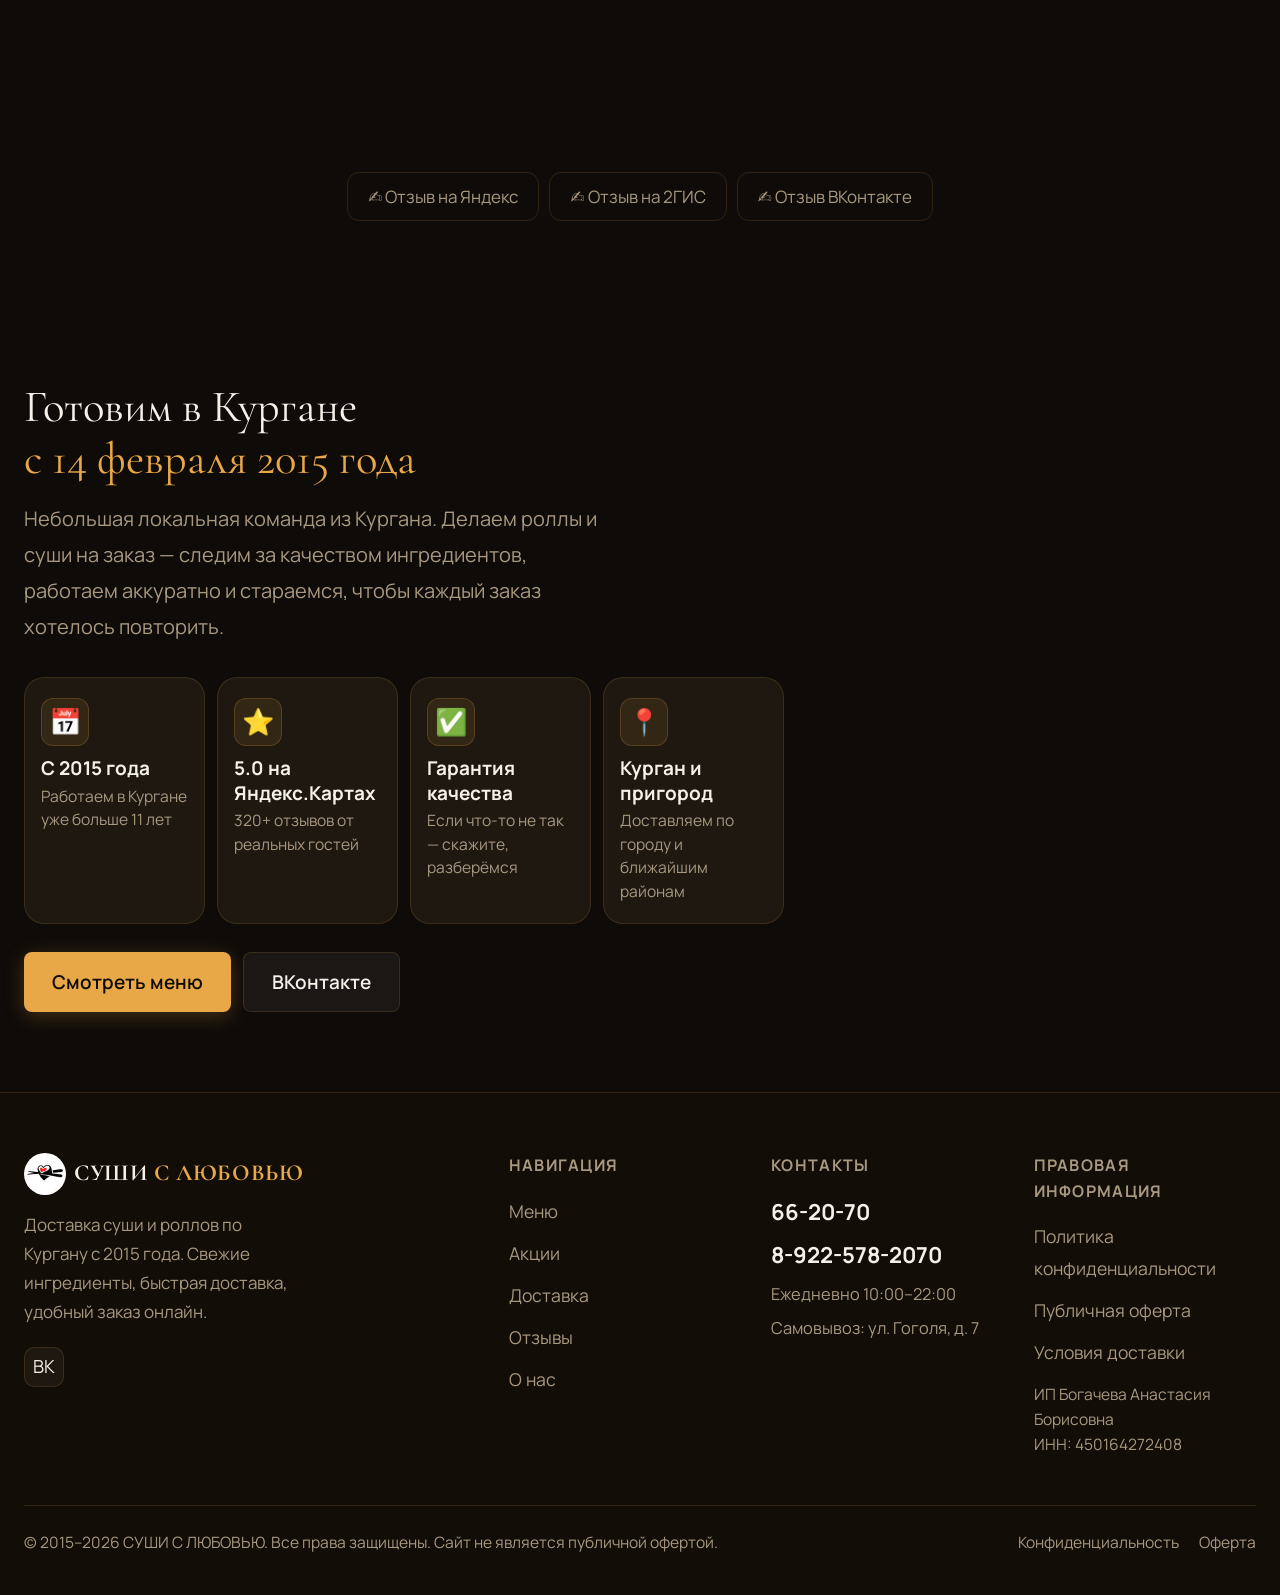
==== commit 3469007a: "feat: add Open Graph meta tags with logo" ====
--- a/index.html
+++ b/index.html
@@ -9,6 +9,12 @@
   <link rel="apple-touch-icon" href="/logo.png">
   <!-- v2026-04-12-BDAY-GIFTS -->
   <meta name="description" content="Суши с Любовью — доставка роллов и суши по Кургану с 2015 года. Бесплатная доставка от 900 ₽. Заказать онлайн или по телефону 66-20-70. Ежедневно 10:00–22:00.">
+  <meta property="og:title" content="Суши с Любовью — доставка роллов по Кургану">
+  <meta property="og:description" content="Роллы, суши, пицца с доставкой по Кургану. Бесплатная доставка от 900 ₽. Ежедневно 10:00–22:00. Тел. 66-20-70.">
+  <meta property="og:image" content="https://сушислюбовью.рф/logo.png">
+  <meta property="og:url" content="https://сушислюбовью.рф/">
+  <meta property="og:type" content="website">
+  <meta property="og:locale" content="ru_RU">
   <!-- Open Graph / VK / Telegram -->
   <meta property="og:type"        content="website">
   <meta property="og:url"         content="https://сушислюбовью.рф/">
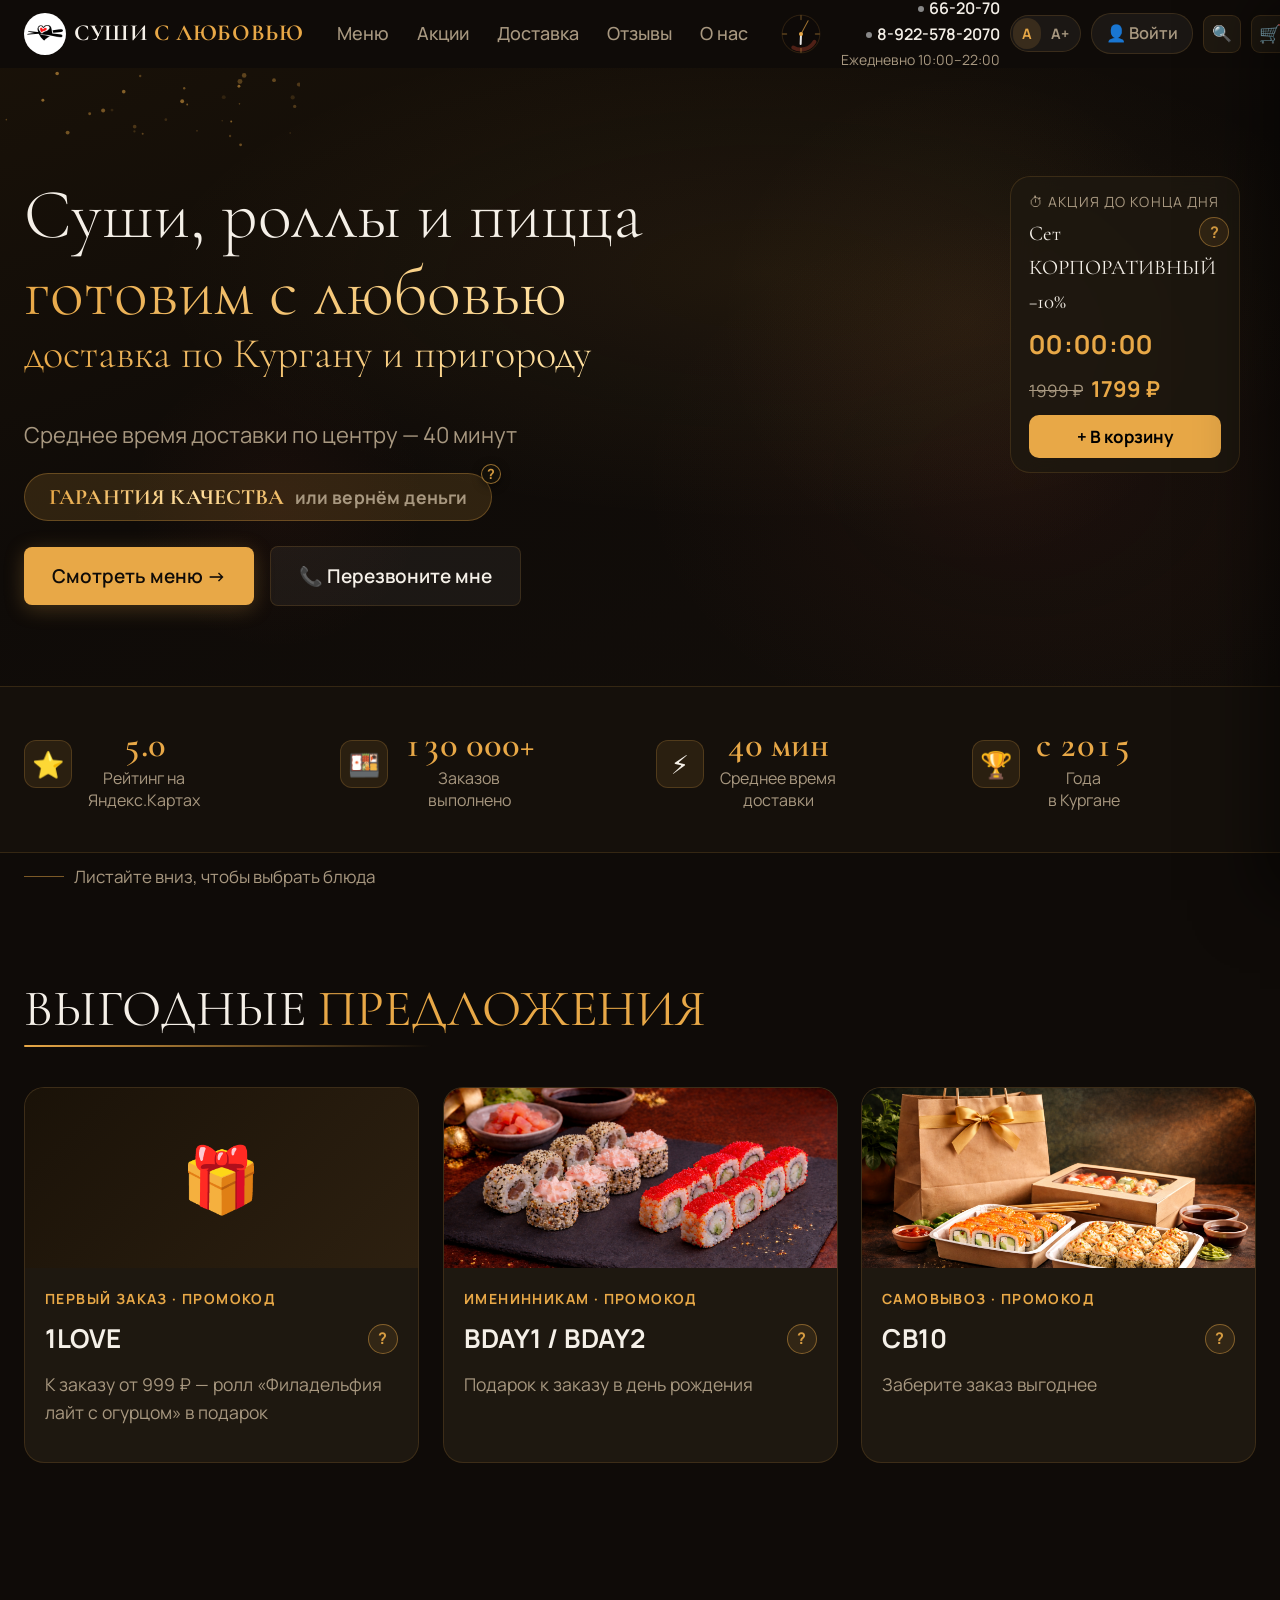
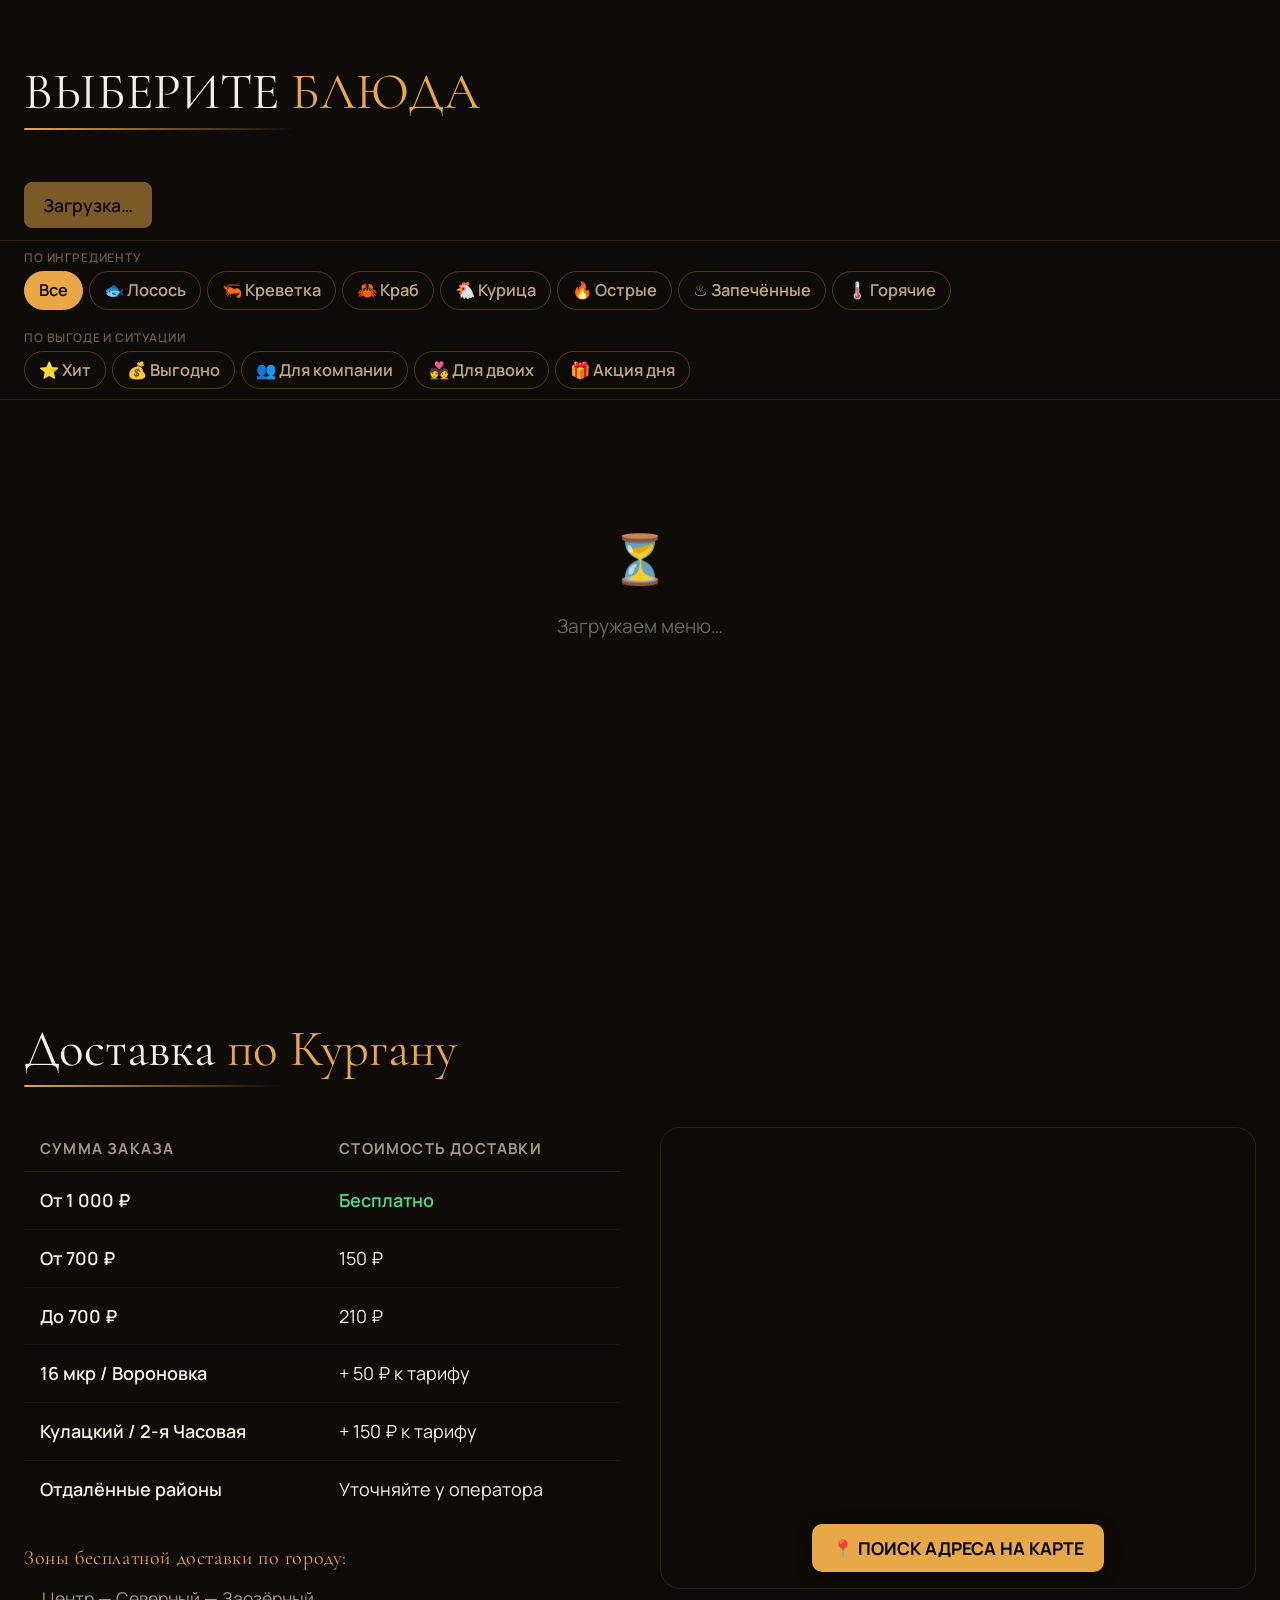
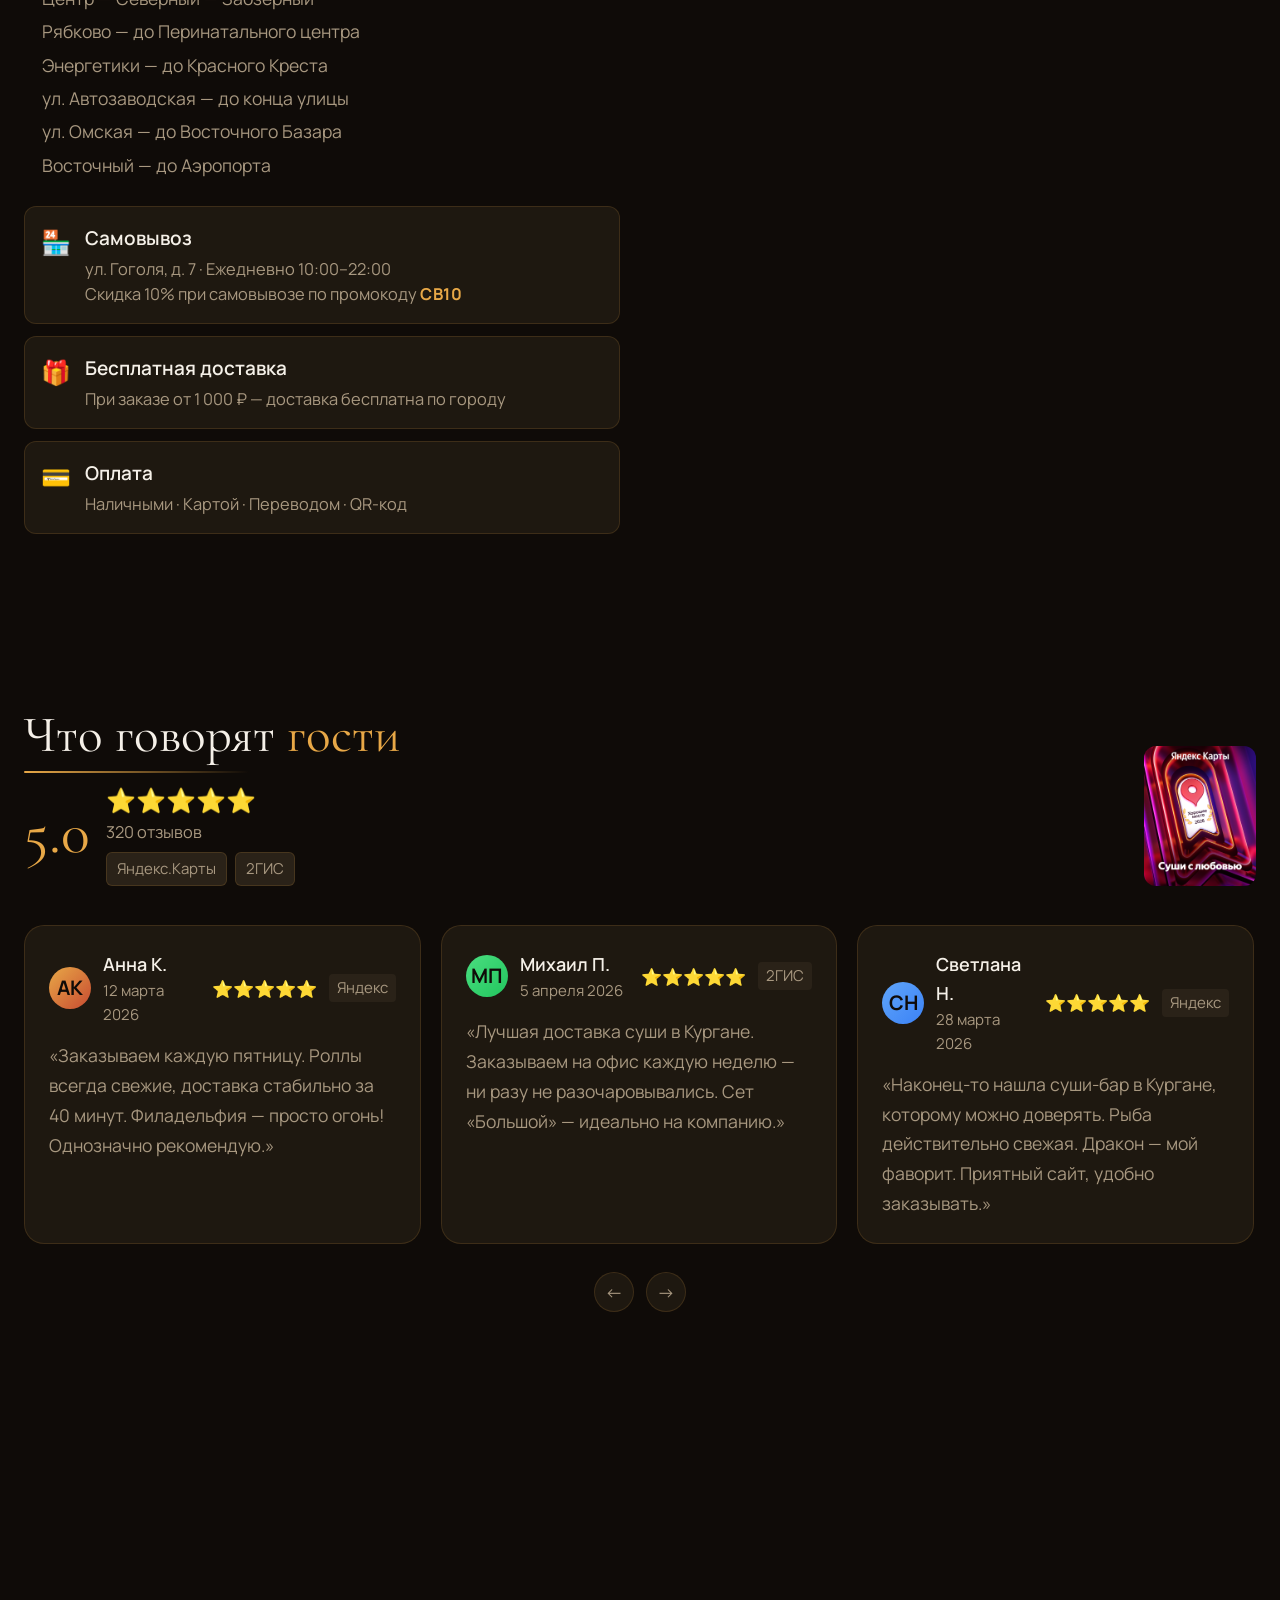
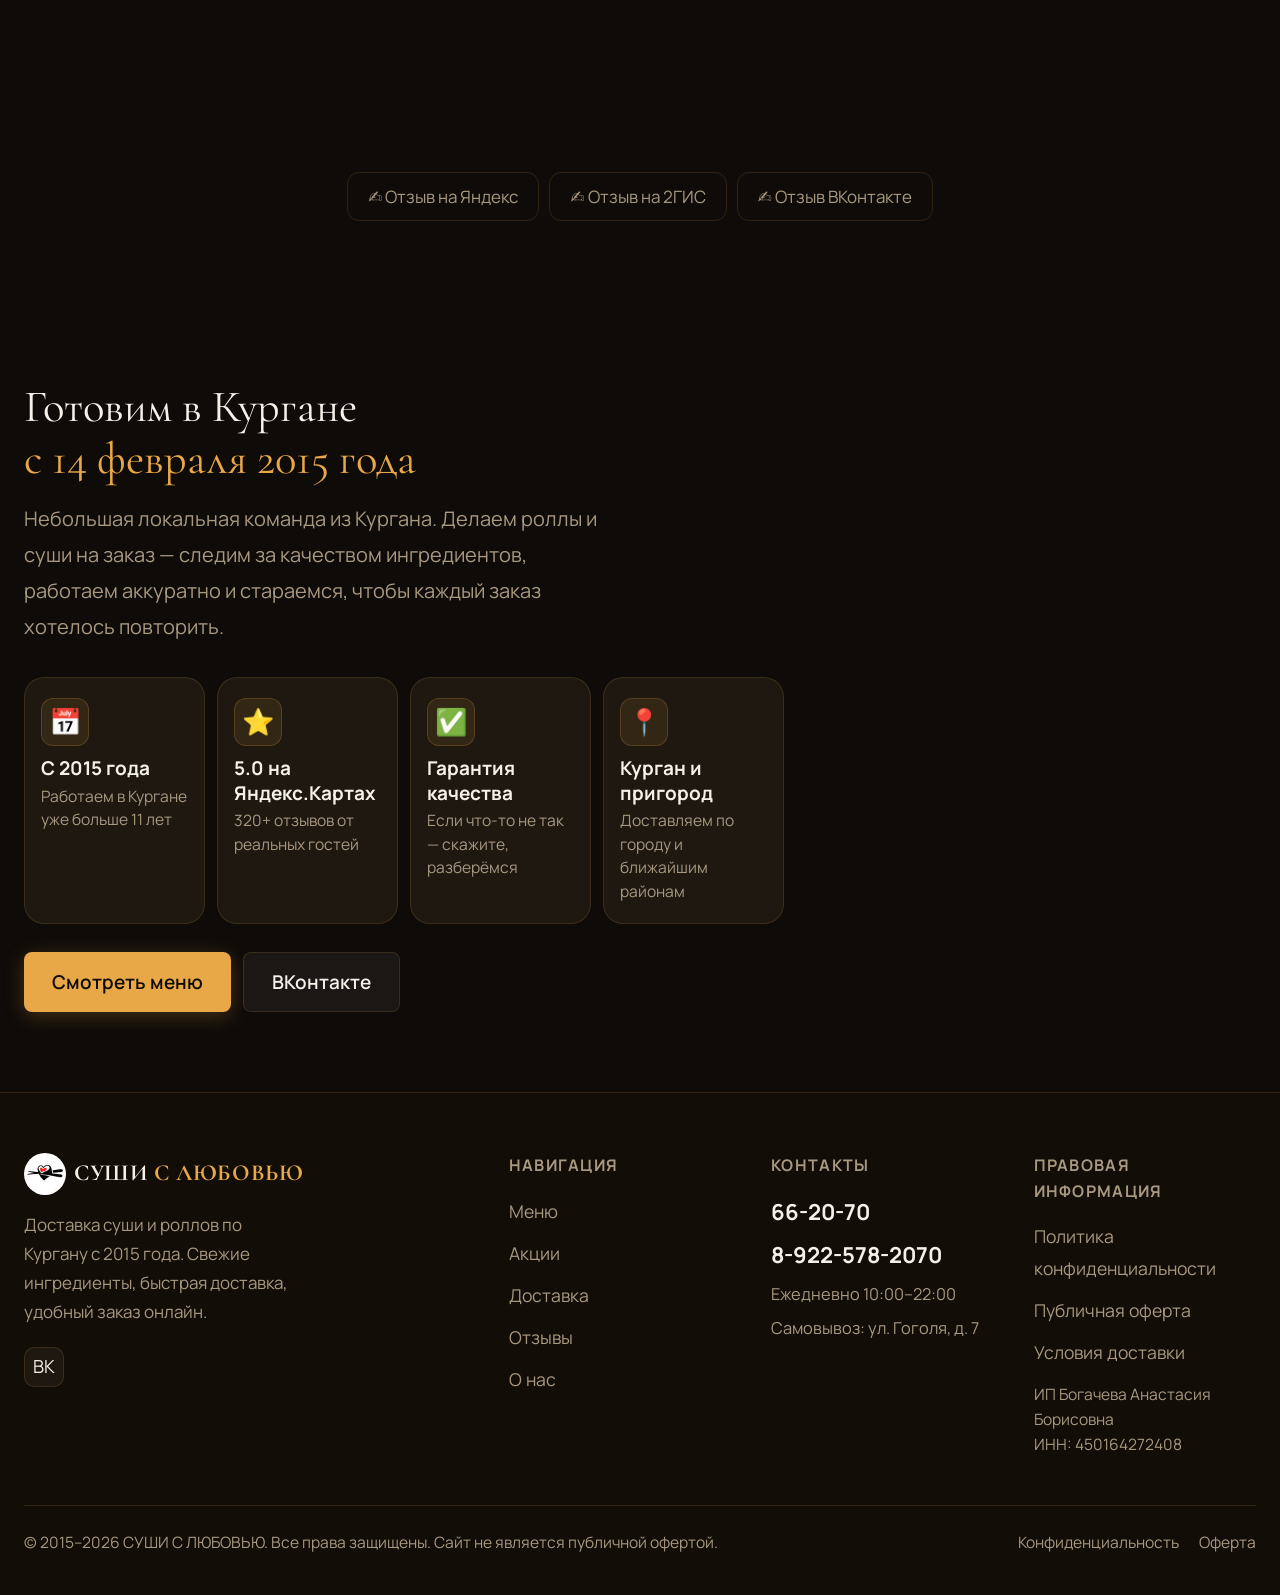
==== commit ed4a1e63: "feat(lk): показывать дату доставки в карточке заказа клиента" ====
--- a/index.html
+++ b/index.html
@@ -8500,6 +8500,7 @@
       } else {
         itemsHtml += '<div style="font-size:0.82rem;color:var(--text-2)">Состав не сохранён</div>';
       }
+      if (o.delivery_date) itemsHtml += '<div style="font-size:0.8rem;color:#e8a847;font-weight:700;margin-top:6px">📅 Доставить: ' + o.delivery_date.replace('T',' ').slice(0,16) + '</div>';
       if (o.address)  itemsHtml += '<div style="font-size:0.8rem;color:var(--text-2);margin-top:6px">📍 ' + escHtml(o.address) + '</div>';
       if (o.pay_type) itemsHtml += '<div style="font-size:0.8rem;color:var(--text-2)">💳 ' + (o.pay_type === 'cash' ? 'Наличными' : 'QR / карта') + '</div>';
       if (o.comment)  itemsHtml += '<div style="font-size:0.8rem;color:var(--text-2)">💬 ' + escHtml(o.comment) + '</div>';
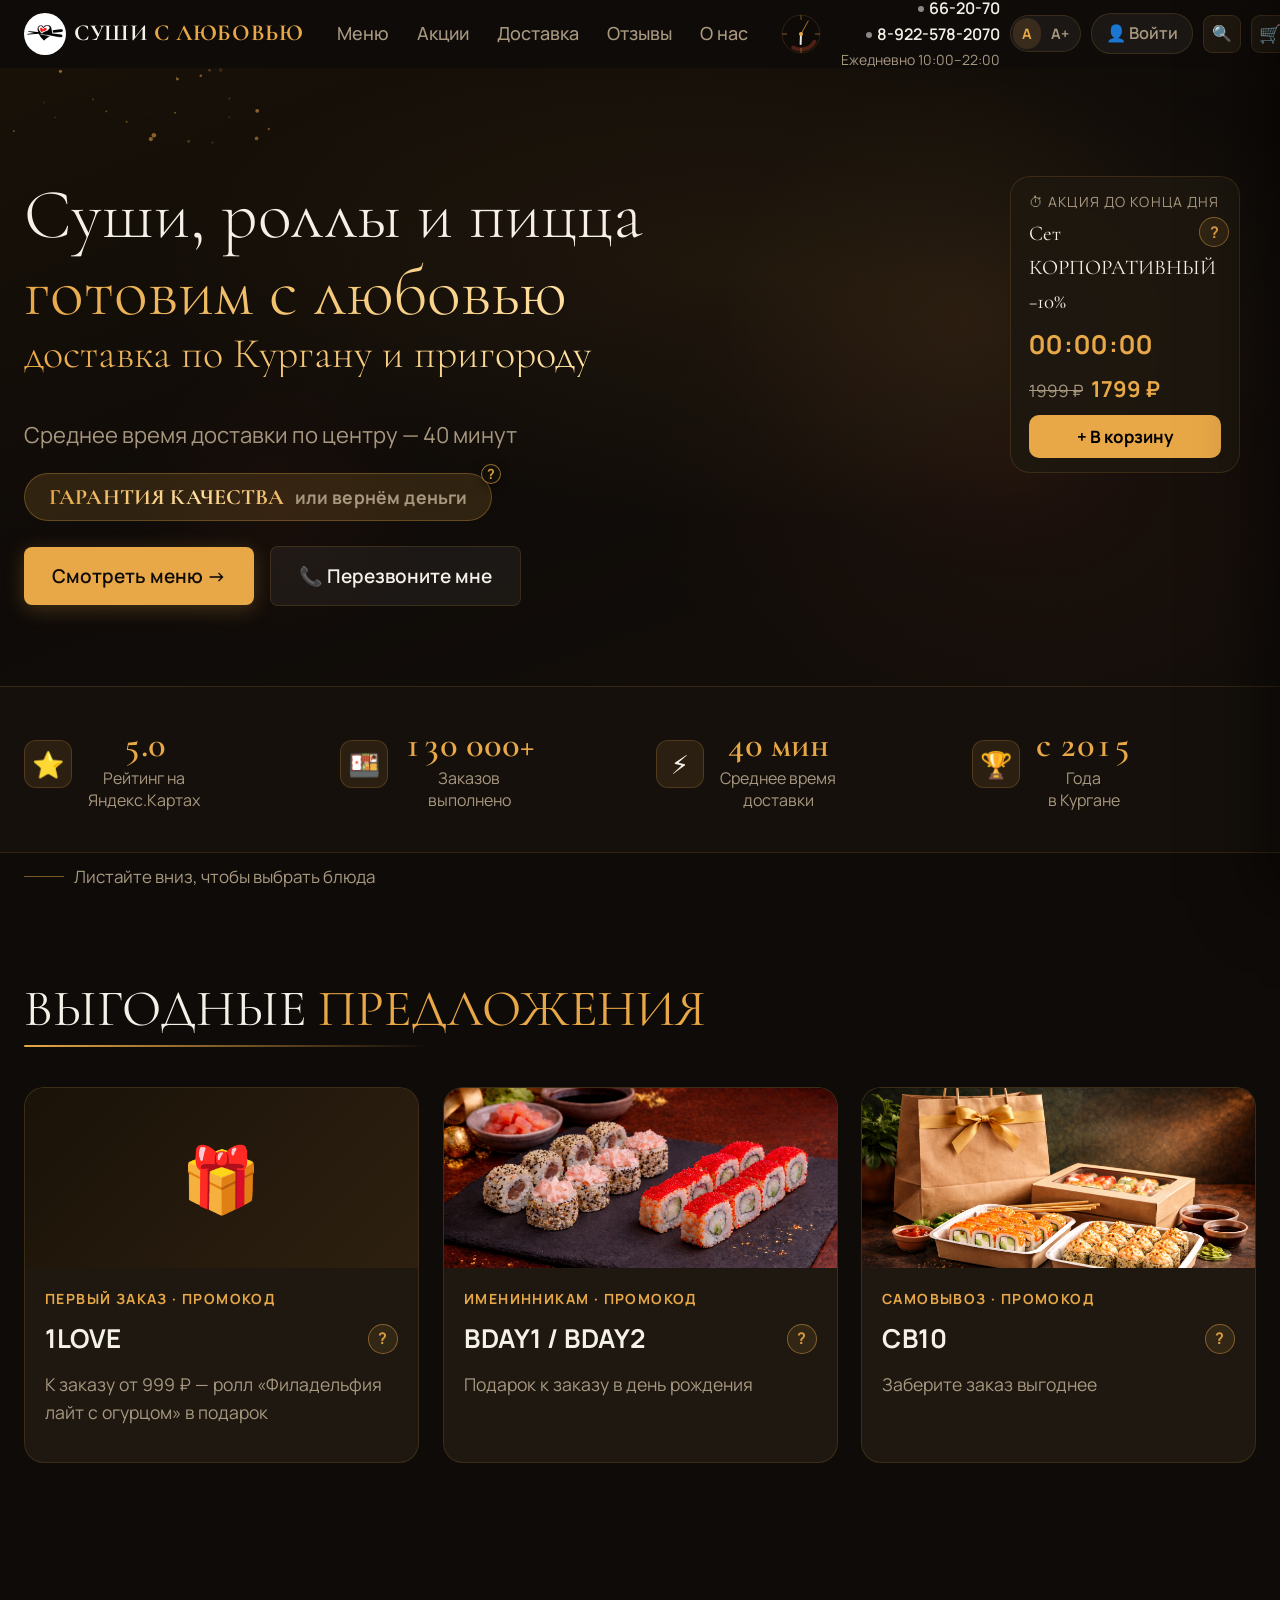
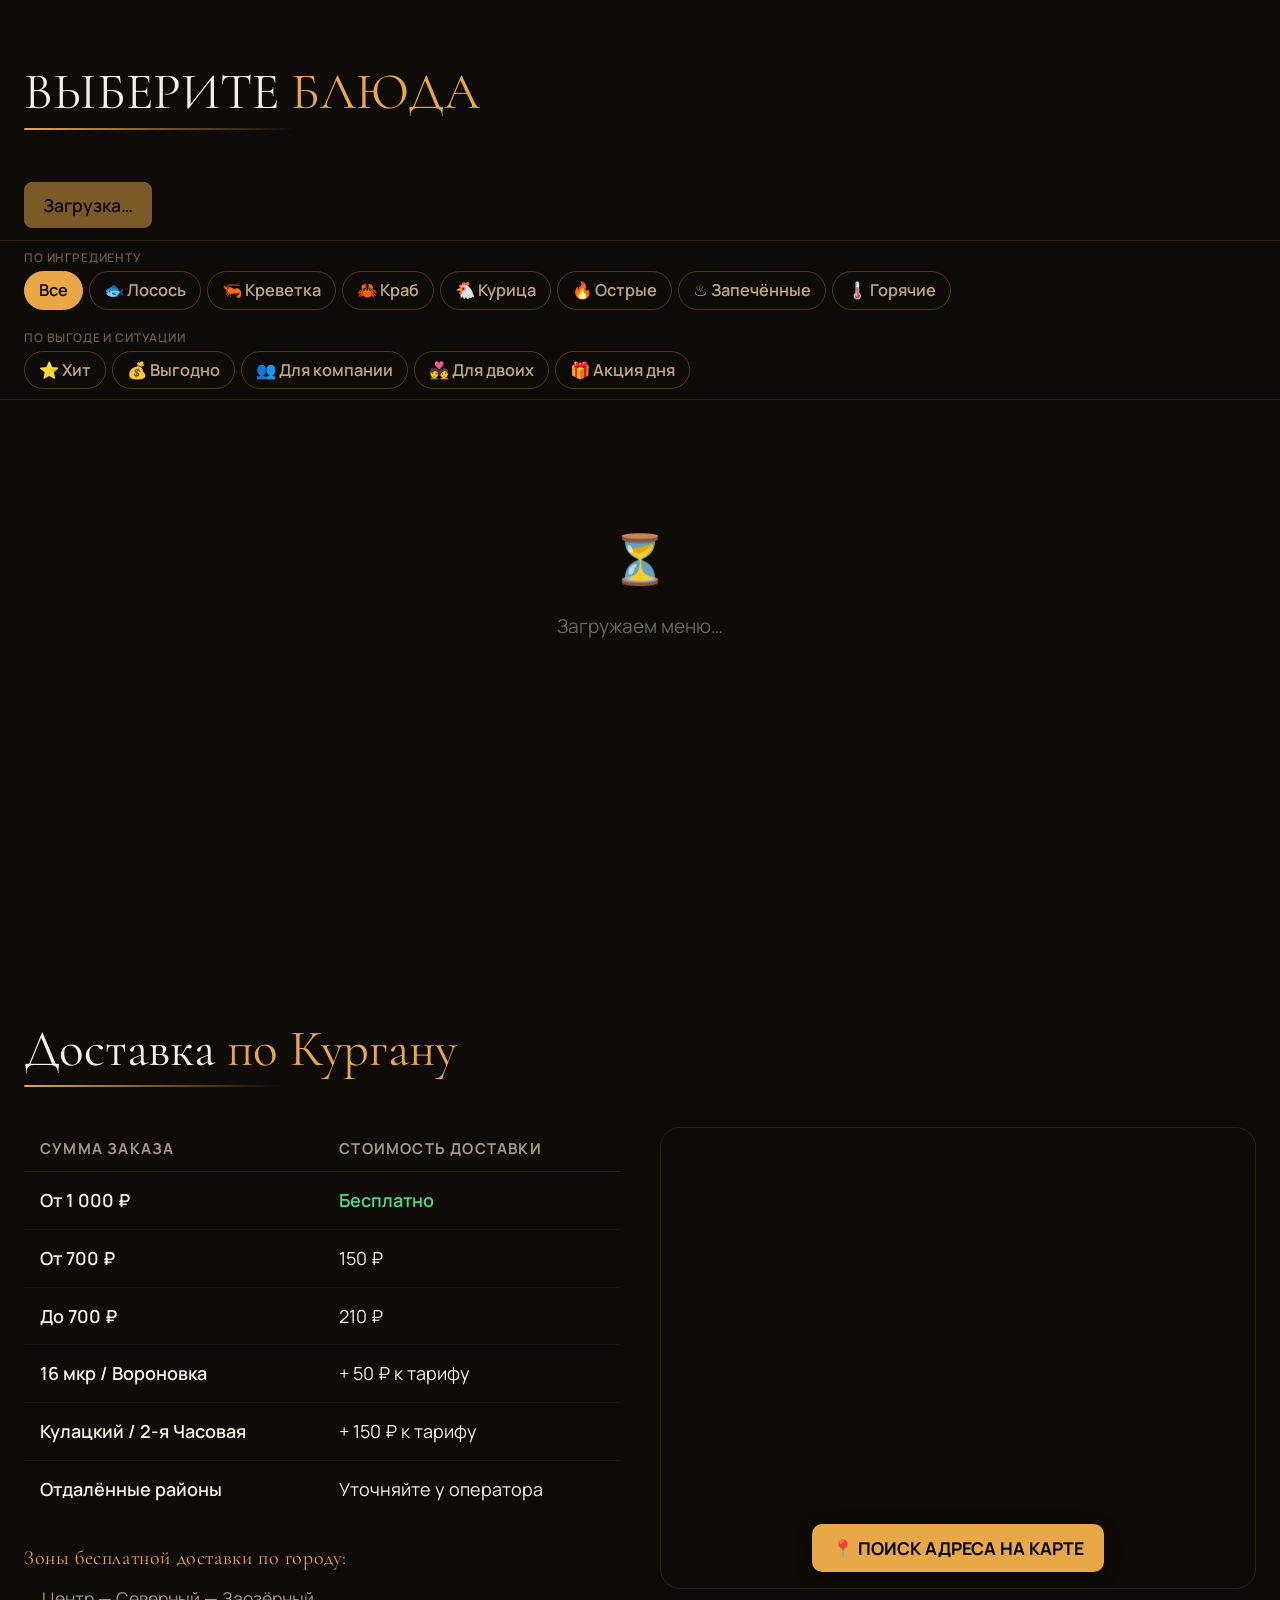
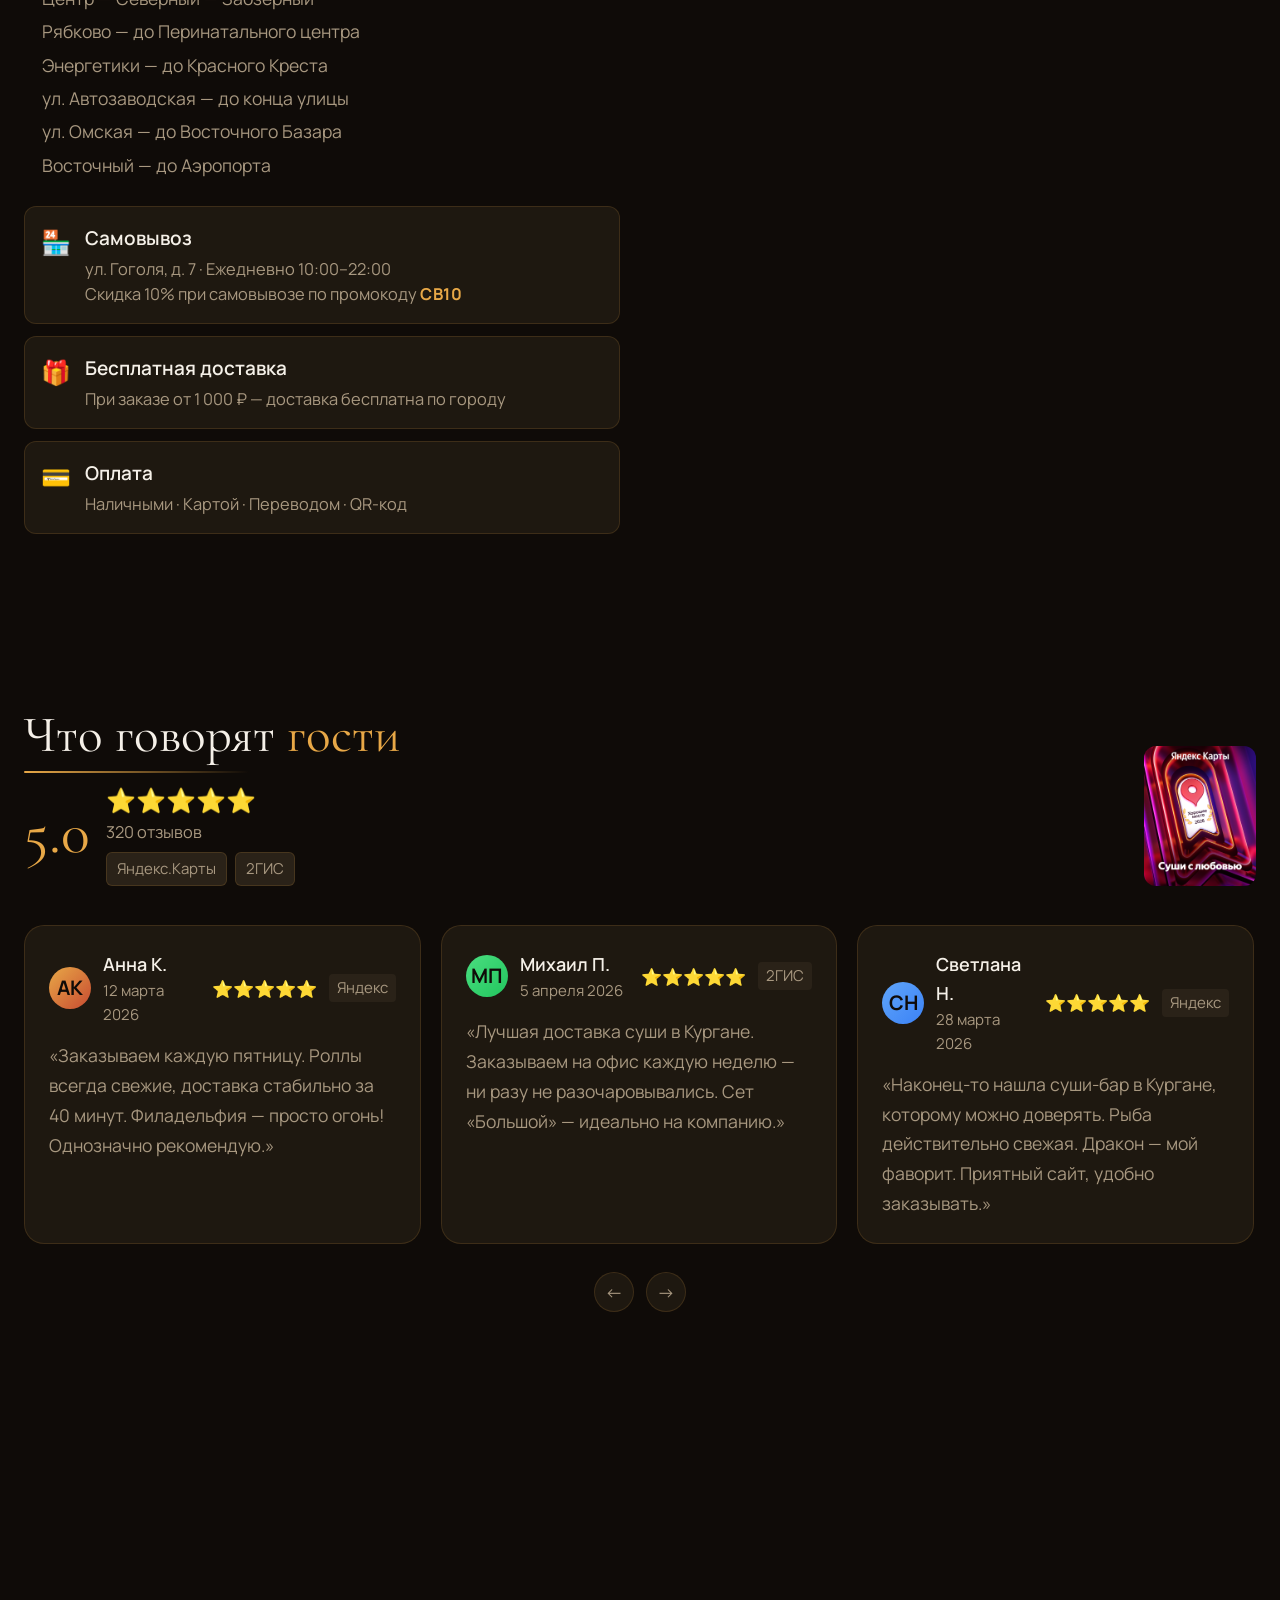
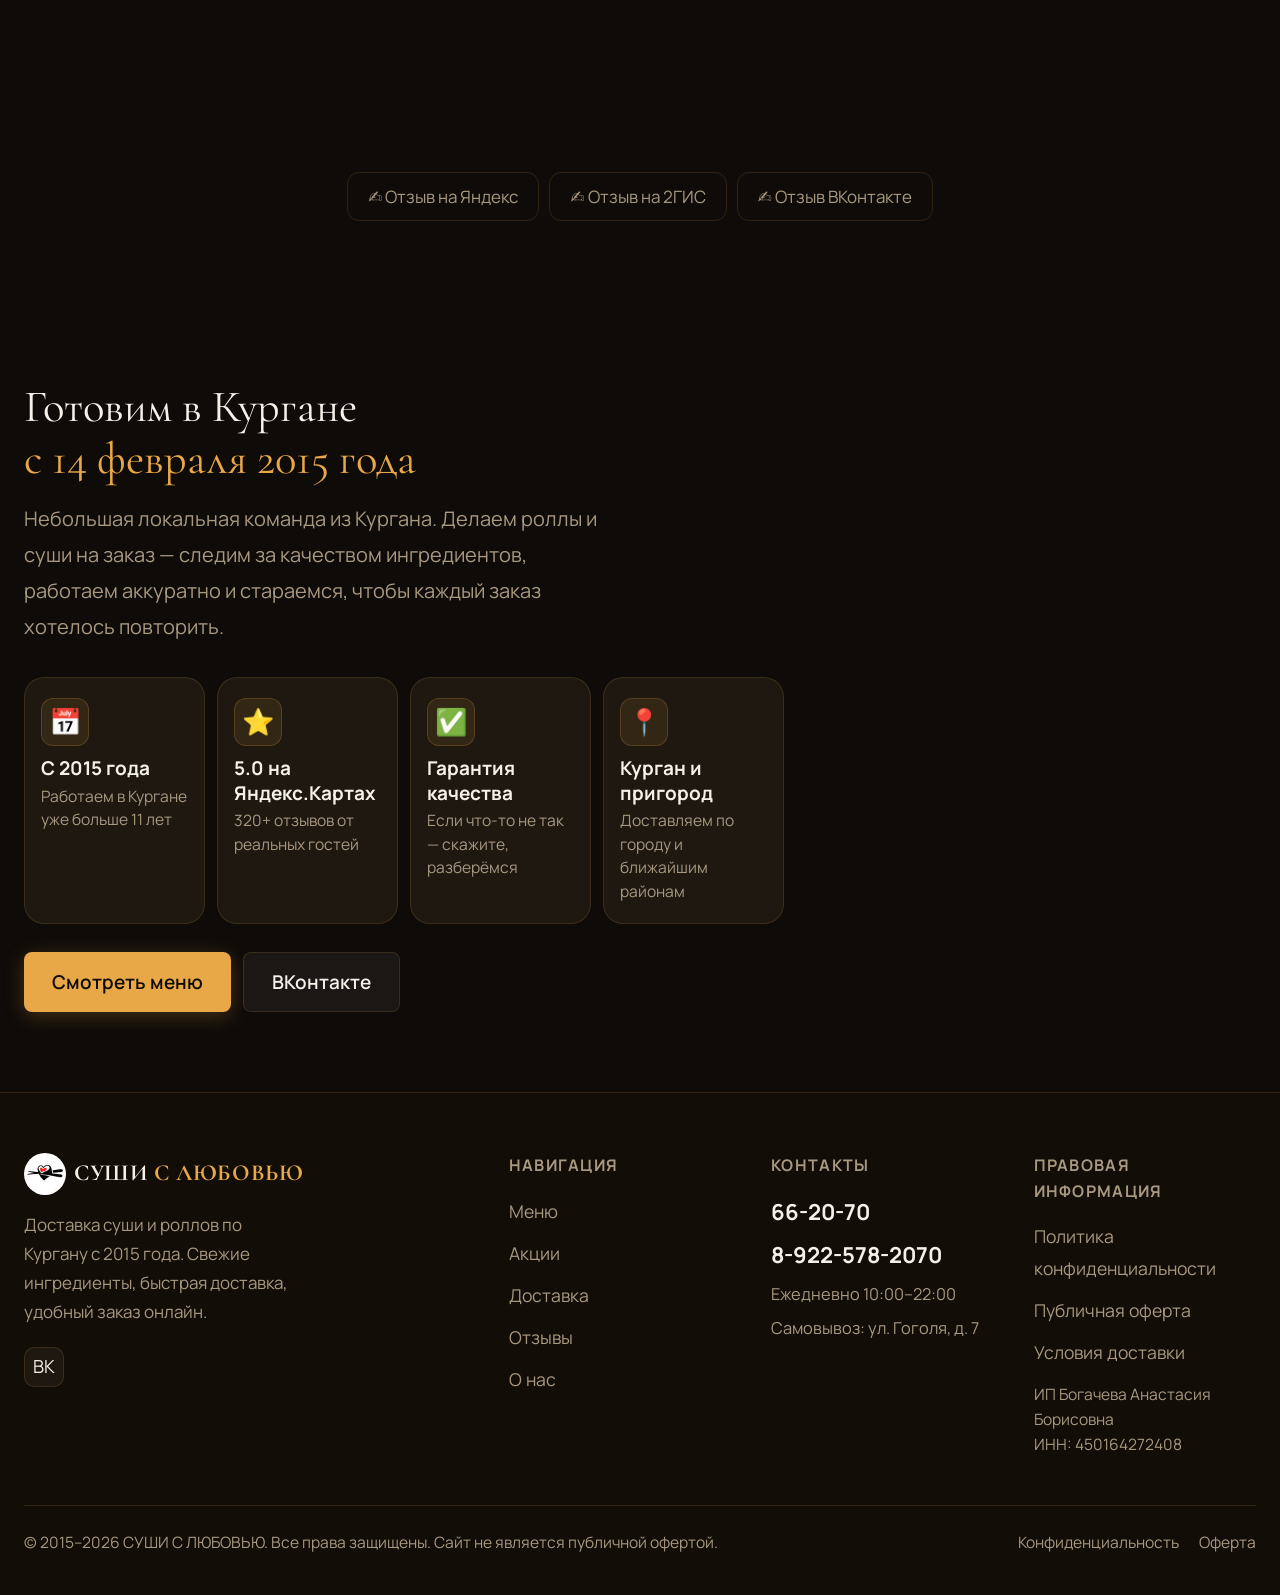
==== commit 5e74255b: "feat(auth): вход по телефону создаёт сессию на сервере" ====
--- a/index.html
+++ b/index.html
@@ -8403,12 +8403,29 @@
         err.textContent = 'Нет связи с сервером'; err.style.display = 'block';
       });
     } else {
-      // Локальная авторизация (без Telegram)
-      var existing = JSON.parse(localStorage.getItem(LK_KEY) || '{}');
-      var savedBday = existing.bday || bday;
-      localStorage.setItem(LK_KEY, JSON.stringify({ name: name, phone: phone, bday: savedBday }));
-      lkUpdateHeader();
-      closeLk();
+      // Вход по телефону — создаём сессию на сервере
+      var btn = document.getElementById('lkSubmitBtn');
+      btn.disabled = true; btn.textContent = 'Входим...';
+      fetch('/api/auth/phone.php', {
+        method: 'POST',
+        headers: {'Content-Type': 'application/json'},
+        body: JSON.stringify({name: name, phone: phone, bday: bday})
+      })
+      .then(function(r){ return r.json(); })
+      .then(function(res) {
+        btn.disabled = false; btn.textContent = 'Сохранить';
+        if (!res.ok) { err.textContent = res.error || 'Ошибка'; err.style.display = 'block'; return; }
+        localStorage.setItem(AUTH_KEY, JSON.stringify({token: res.token, user: res.user}));
+        // Также сохраняем в LK_KEY для совместимости
+        localStorage.setItem(LK_KEY, JSON.stringify({name: res.user.name, phone: res.user.phone, bday: res.user.birth_date||bday}));
+        lkUpdateHeader();
+        closeLk();
+        showToast('✅ Вы вошли', 'Заказы и баллы доступны в личном кабинете', 'added');
+      })
+      .catch(function(){
+        btn.disabled = false; btn.textContent = 'Сохранить';
+        err.textContent = 'Нет связи с сервером'; err.style.display = 'block';
+      });
     }
   }
 
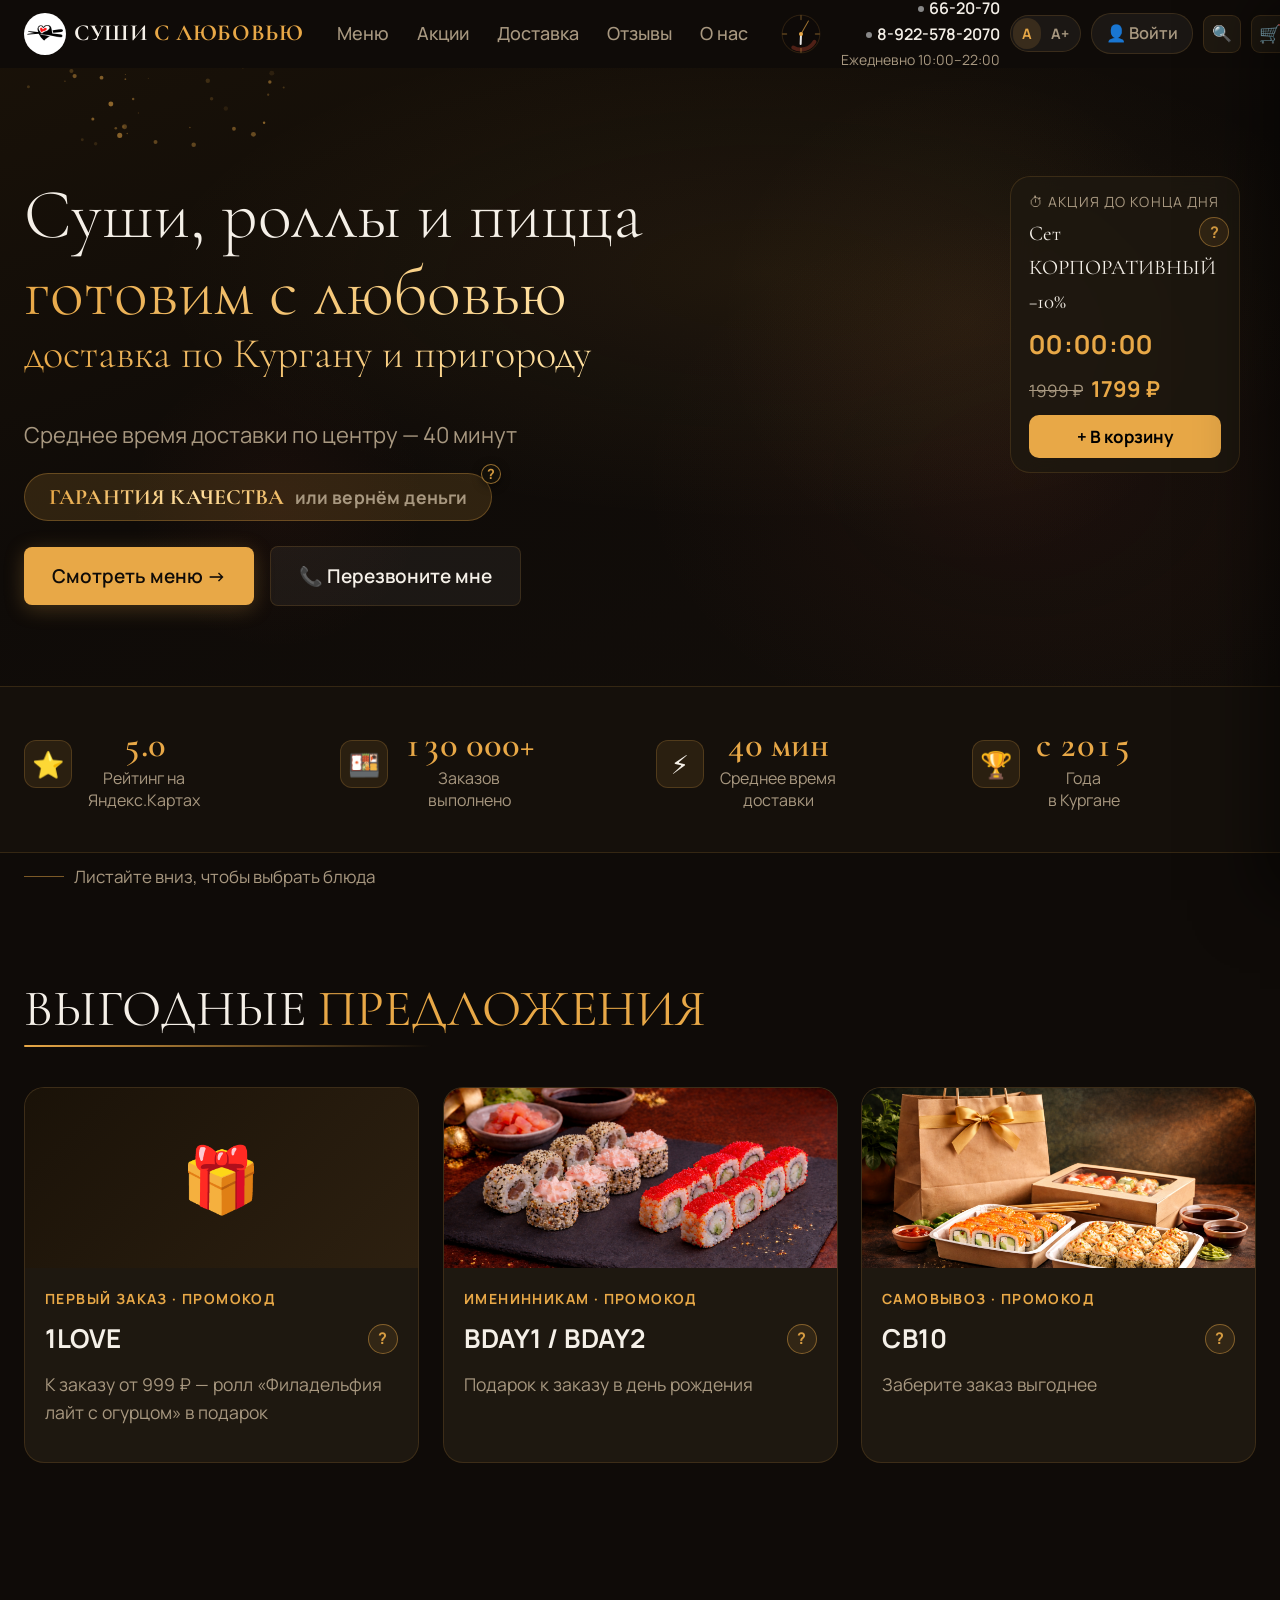
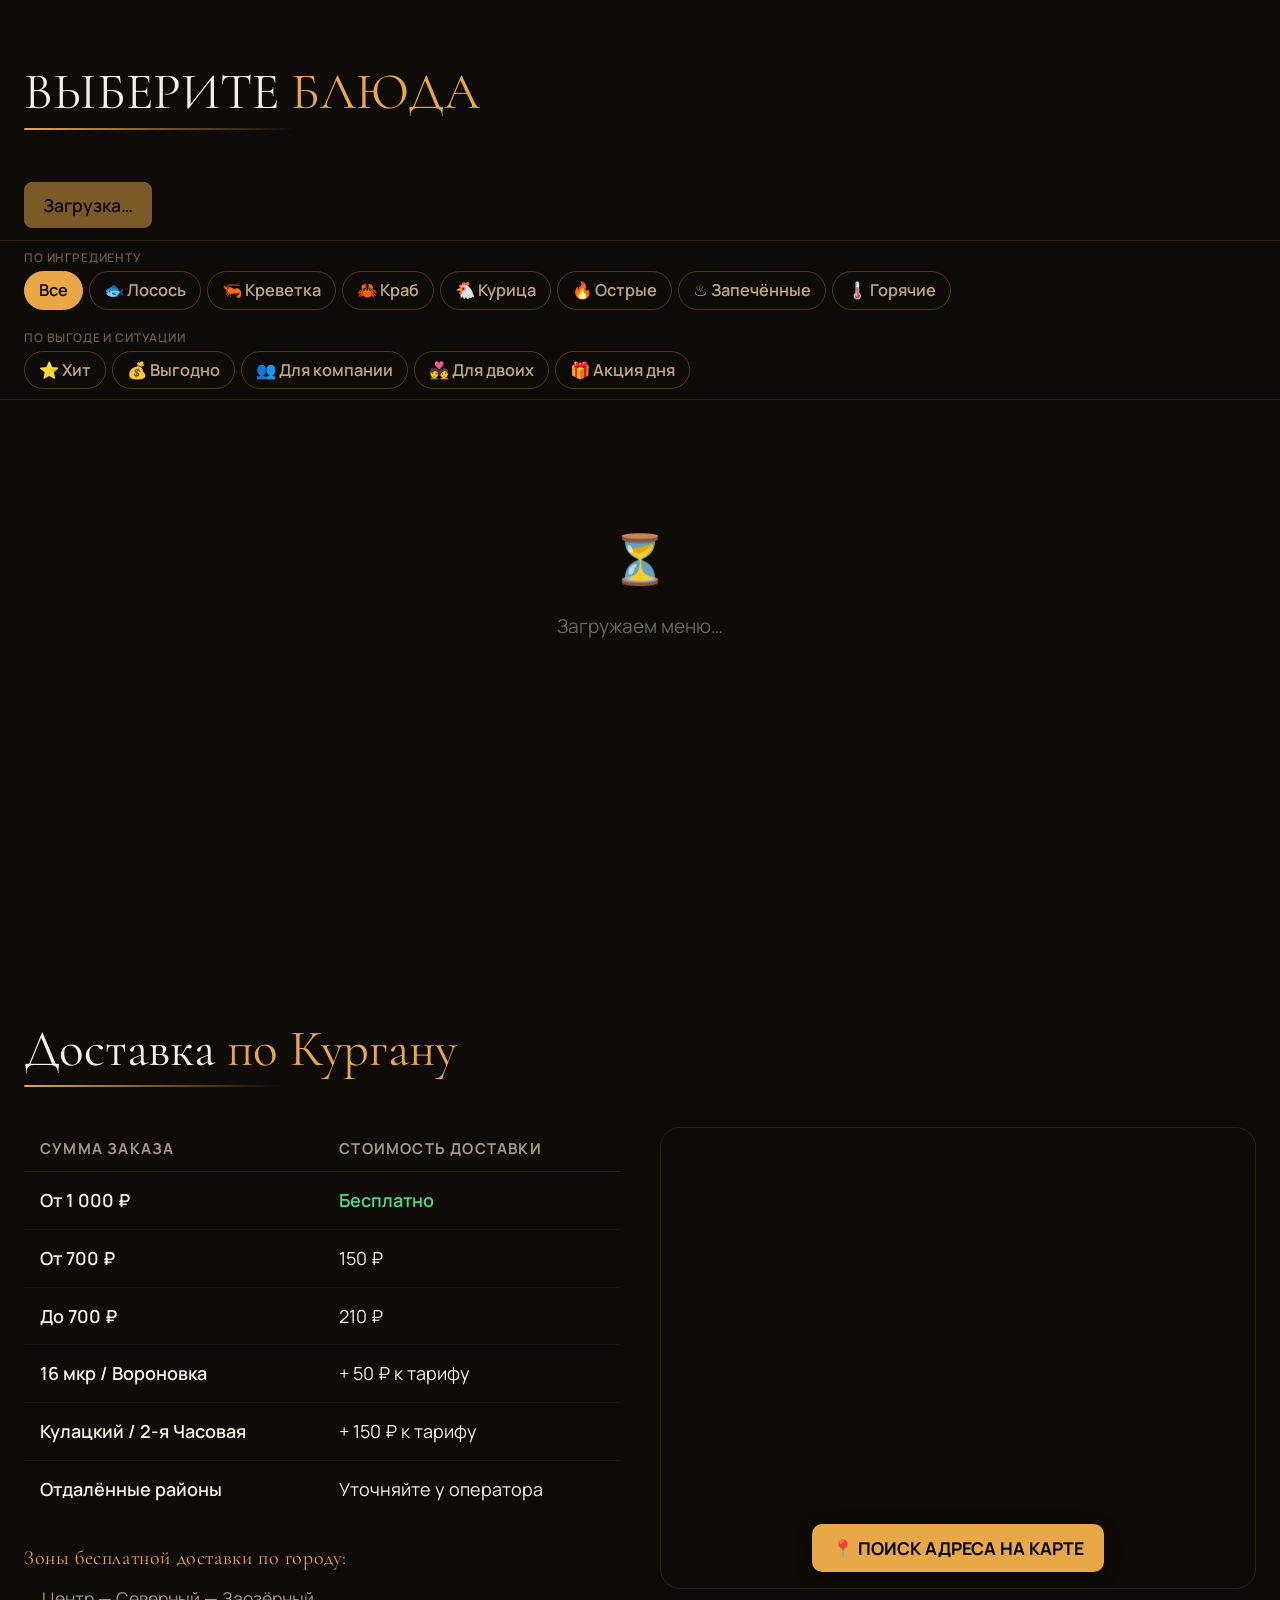
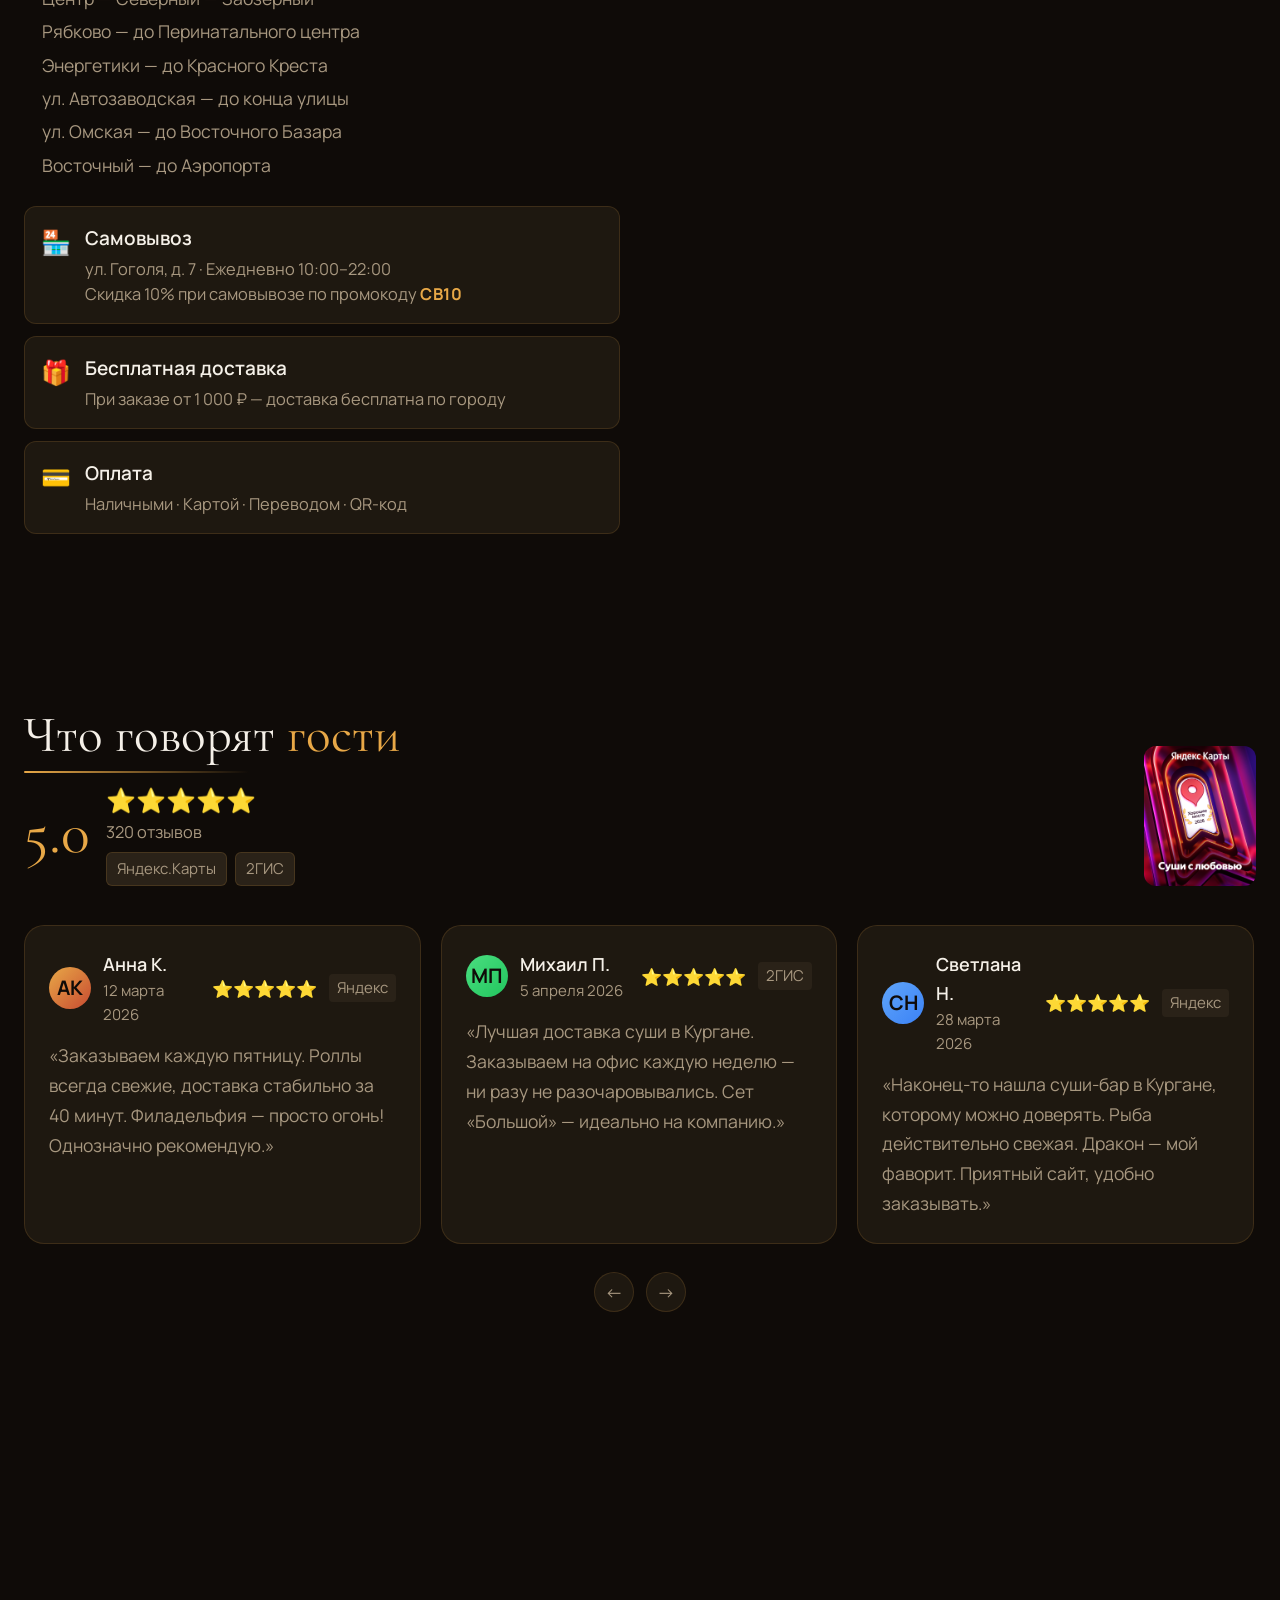
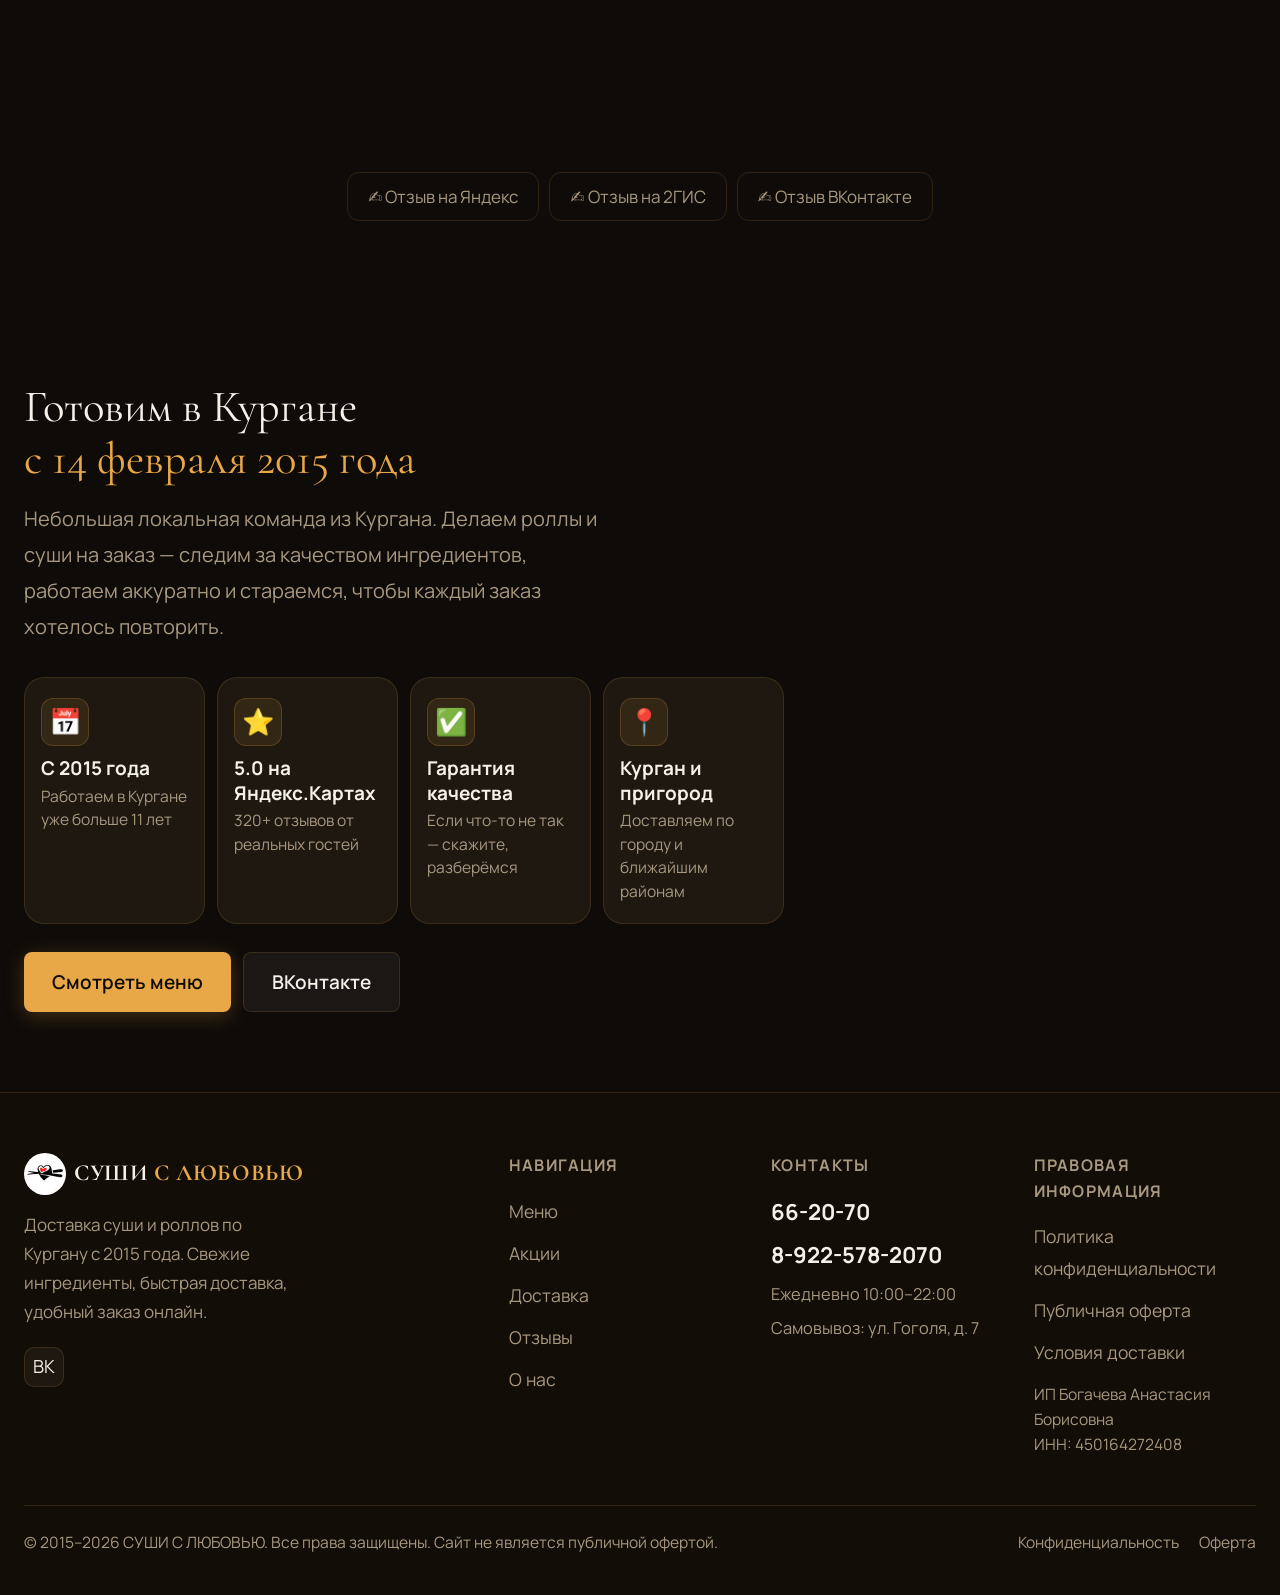
==== commit 051731b9: "feat(lk): отмена заказа + сохранение времени доставки + fix gift notes - api/orders/save.php: сохран" ====
--- a/index.html
+++ b/index.html
@@ -8523,6 +8523,25 @@
       if (o.comment)  itemsHtml += '<div style="font-size:0.8rem;color:var(--text-2)">💬 ' + escHtml(o.comment) + '</div>';
       itemsHtml += '</div>';
 
+      // Кнопка отмены: только статус 'new' + до доставки > 30 минут
+      var canCancel = false, cancelBlocked = false;
+      if (o.status === 'new') {
+        canCancel = true;
+        if (o.delivery_date) {
+          var dts = new Date(o.delivery_date.replace(' ', 'T')).getTime();
+          if (dts && (dts - Date.now()) < 30 * 60 * 1000) { canCancel = false; cancelBlocked = true; }
+        }
+      }
+      var cancelHtml = canCancel
+        ? '<div style="margin-top:10px;text-align:right">'
+          + '<button onclick="event.stopPropagation();lkCancelOrder(' + o.id + ',this)" '
+          + 'style="background:none;border:1px solid #e05a5a;color:#e05a5a;border-radius:8px;'
+          + 'padding:5px 14px;font-size:0.8rem;cursor:pointer">Отменить заказ</button></div>'
+        : (cancelBlocked
+          ? '<div style="margin-top:8px;font-size:0.78rem;color:#e05a5a">'
+            + 'Отмена невозможна — заказ уже в работе. Позвоните нам: 8-922-578-2070</div>'
+          : '');
+
       html += '<div style="background:var(--surface-2,#1a1a1a);border:1px solid var(--border);border-radius:12px;padding:14px 16px;cursor:pointer" onclick="lkToggleOrder(\'' + detailId + '\',this)">'
         + '<div style="display:flex;justify-content:space-between;align-items:center;margin-bottom:8px">'
         + '<div style="font-size:0.85rem;color:var(--text-2)">' + date + (o.fp_order_id ? ' · №' + o.fp_order_id : '') + '</div>'
@@ -8541,6 +8560,7 @@
         + (o.points_earned > 0 ? '<div style="font-size:0.78rem;color:#66bb66;margin-top:6px">+' + o.points_earned + ' баллов начислено</div>' : '')
         + (o.points_spent  > 0 ? '<div style="font-size:0.78rem;color:#e05a5a;margin-top:6px">−' + o.points_spent  + ' баллов списано</div>'  : '')
         + (itemsHtml ? '<div id="' + detailId + '" style="display:none">' + itemsHtml + '</div>' : '')
+        + cancelHtml
         + '</div>';
     });
     el.innerHTML = html;
@@ -8553,6 +8573,35 @@
     el.style.display = open ? 'none' : '';
     var arrow = card.querySelector('.lk-order-arrow');
     if (arrow) arrow.textContent = open ? '▼' : '▲';
+  }
+
+  function lkCancelOrder(orderId, btn) {
+    if (!confirm('Вы уверены, что хотите отменить заказ?')) return;
+    btn.disabled = true;
+    btn.textContent = 'Отменяем...';
+    fetch('/api/orders/cancel.php', {
+      method: 'POST',
+      headers: {'Content-Type': 'application/json', 'X-Token': lkGetToken() || ''},
+      body: JSON.stringify({order_id: orderId})
+    })
+    .then(function(r) { return r.json(); })
+    .then(function(res) {
+      if (res.ok) {
+        lkLoadOrders();
+      } else if (res.error === 'already_in_work' || res.error === 'too_late') {
+        alert('Отмена невозможна — заказ уже в работе. Позвоните нам: 8-922-578-2070');
+        lkLoadOrders();
+      } else {
+        alert('Ошибка. Попробуйте ещё раз.');
+        btn.disabled = false;
+        btn.textContent = 'Отменить заказ';
+      }
+    })
+    .catch(function() {
+      alert('Нет связи. Попробуйте ещё раз.');
+      btn.disabled = false;
+      btn.textContent = 'Отменить заказ';
+    });
   }
 
   function escHtml(s) {
